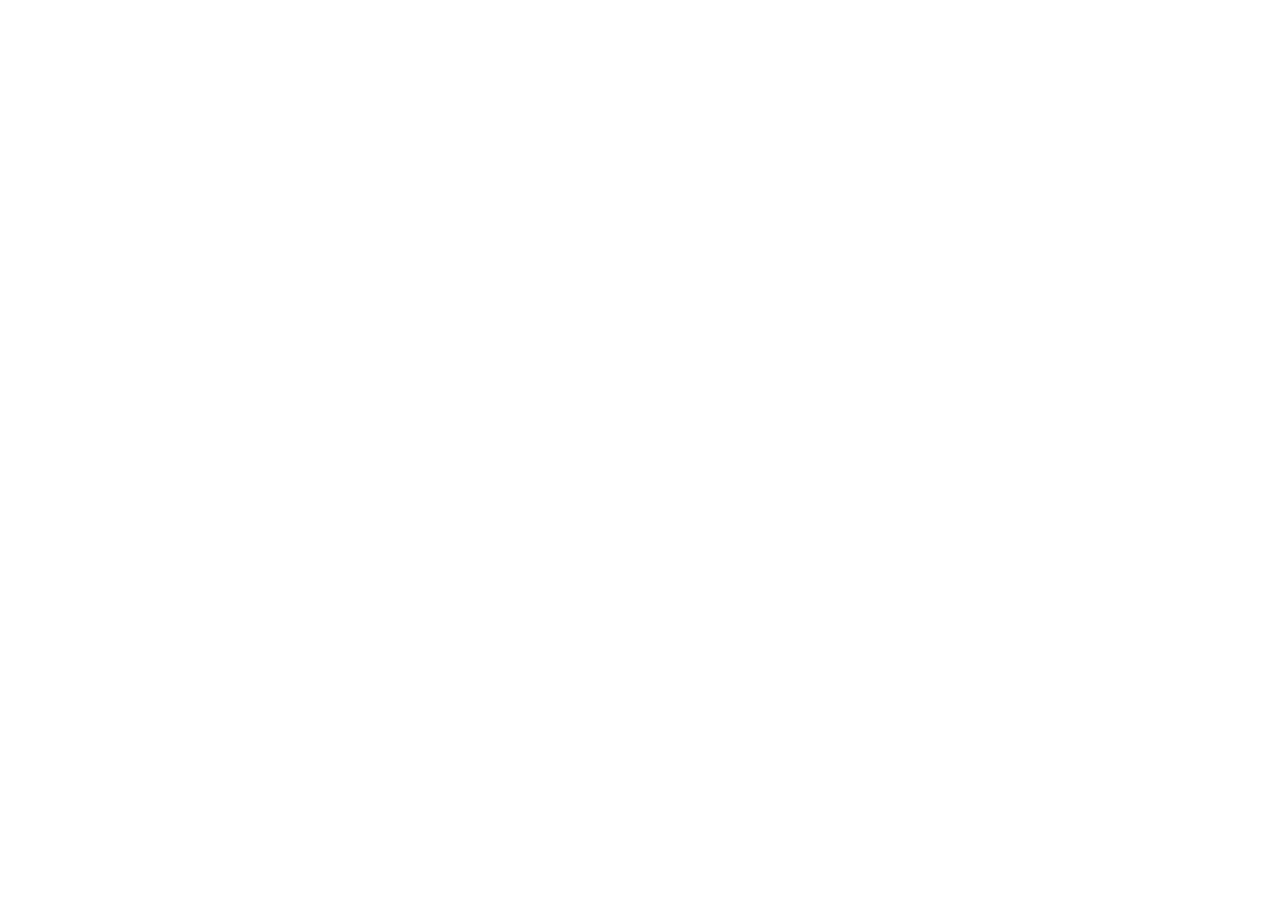
==== src/main/resources/static/survival.html @ 5acffb3a "🦐 游戏大厅项目初始化 - Spring Boot 静态资源服务（8080端口） - 包含：炮弹大战、扑克、扫雷、贪吃蛇、生存模式、俄罗斯方块、皮皮虾消消乐 - 皮皮虾消消乐（mantis-shrim" ====
﻿<!DOCTYPE html>
<html lang="zh-CN">
<head>
    <meta charset="UTF-8">
    <meta name="viewport" content="width=device-width, initial-scale=1.0, maximum-scale=1.0, user-scalable=no">
    <meta name="apple-mobile-web-app-capable" content="yes">
    <title>馃尨 鑽掗噹姹傜敓 - 鎬吔鐗?/title>
    <style>
        * {
            margin: 0;
            padding: 0;
            box-sizing: border-box;
            -webkit-tap-highlight-color: transparent;
        }

        body {
            font-family: -apple-system, BlinkMacSystemFont, 'Microsoft YaHei', sans-serif;
            background: linear-gradient(135deg, #2c5530 0%, #1a3320 100%);
            min-height: 100vh;
            color: #fff;
            overflow-x: hidden;
        }

        .game-container {
            max-width: 600px;
            margin: 0 auto;
            padding: 20px;
        }

        .game-header {
            text-align: center;
            margin-bottom: 25px;
            padding: 20px;
            background: rgba(0, 0, 0, 0.3);
            border-radius: 20px;
            backdrop-filter: blur(10px);
        }

        .game-title {
            font-size: 32px;
            font-weight: bold;
            margin-bottom: 10px;
            background: linear-gradient(45deg, #feca57, #ff9f43);
            -webkit-background-clip: text;
            -webkit-text-fill-color: transparent;
            background-clip: text;
        }

        .day-counter {
            font-size: 18px;
            color: #fff;
            opacity: 0.9;
        }

        /* 鐘舵€侀潰鏉?*/
        .status-panel {
            display: flex;
            gap: 20px;
            margin-bottom: 25px;
            background: rgba(0, 0, 0, 0.3);
            padding: 20px;
            border-radius: 20px;
            backdrop-filter: blur(10px);
            flex-wrap: wrap;
        }

        .character-display {
            flex: 0 0 120px;
            display: flex;
            flex-direction: column;
            align-items: center;
            justify-content: center;
        }

        .character-emoji {
            font-size: 80px;
            margin-bottom: 10px;
        }

        .character-name {
            font-size: 14px;
            opacity: 0.8;
        }

        .status-bars {
            flex: 1;
            display: grid;
            grid-template-columns: repeat(2, 1fr);
            gap: 12px;
        }

        .status-item {
            background: rgba(0, 0, 0, 0.2);
            padding: 10px;
            border-radius: 10px;
        }

        .status-label {
            font-size: 12px;
            opacity: 0.8;
            margin-bottom: 5px;
            display: flex;
            align-items: center;
            gap: 5px;
        }

        .status-bar {
            height: 10px;
            background: rgba(255, 255, 255, 0.1);
            border-radius: 5px;
            overflow: hidden;
        }

        .status-fill {
            height: 100%;
            border-radius: 5px;
            transition: width 0.5s ease;
        }

        .status-fill.health { background: linear-gradient(90deg, #ff6b6b, #ee5a6f); }
        .status-fill.hunger { background: linear-gradient(90deg, #feca57, #ff9f43); }
        .status-fill.thirst { background: linear-gradient(90deg, #54a0ff, #2e86de); }
        .status-fill.energy { background: linear-gradient(90deg, #5f27cd, #341f97); }
        .status-fill.attack { background: linear-gradient(90deg, #ff4757, #ff3838); }
        .status-fill.temperature { background: linear-gradient(90deg, #3498db, #e74c3c); }

        .status-value {
            font-size: 14px;
            font-weight: bold;
            margin-top: 3px;
            text-align: right;
        }

        /* 澶╂皵鏄剧ず */
        .weather-display {
            position: fixed;
            top: 20px;
            right: 20px;
            background: rgba(0, 0, 0, 0.6);
            padding: 15px 25px;
            border-radius: 15px;
            backdrop-filter: blur(10px);
            z-index: 100;
            display: flex;
            align-items: center;
            gap: 10px;
        }

        .weather-icon {
            font-size: 32px;
        }

        .weather-info {
            font-size: 14px;
        }

        .weather-name {
            font-weight: bold;
            margin-bottom: 3px;
        }

        .weather-effect {
            font-size: 11px;
            opacity: 0.8;
        }

        /* 鍦烘櫙鍖哄煙 */
        .scene-area {
            background: rgba(0, 0, 0, 0.3);
            border-radius: 20px;
            padding: 25px;
            margin-bottom: 25px;
            min-height: 200px;
            backdrop-filter: blur(10px);
        }

        .scene-title {
            font-size: 24px;
            font-weight: bold;
            margin-bottom: 15px;
            display: flex;
            align-items: center;
            gap: 10px;
        }

        .scene-description {
            font-size: 15px;
            line-height: 1.8;
            opacity: 0.9;
            margin-bottom: 20px;
        }

        .scene-emoji {
            font-size: 60px;
            text-align: center;
            margin: 20px 0;
        }

        /* 璧勬簮鍒楄〃 */
        .resources-panel {
            background: rgba(0, 0, 0, 0.3);
            border-radius: 15px;
            padding: 20px;
            margin-bottom: 25px;
        }

        .resources-title {
            font-size: 18px;
            font-weight: bold;
            margin-bottom: 15px;
            display: flex;
            align-items: center;
            gap: 8px;
        }

        .resources-grid {
            display: grid;
            grid-template-columns: repeat(auto-fill, minmax(120px, 1fr));
            gap: 12px;
        }

        .resource-item {
            background: rgba(255, 255, 255, 0.1);
            padding: 12px;
            border-radius: 10px;
            text-align: center;
        }

        .resource-icon {
            font-size: 24px;
            margin-bottom: 5px;
        }

        .resource-name {
            font-size: 12px;
            opacity: 0.8;
            margin-bottom: 3px;
        }

        .resource-count {
            font-size: 16px;
            font-weight: bold;
            color: #feca57;
        }

        /* 鎿嶄綔鎸夐挳 */
        .actions-panel {
            display: grid;
            grid-template-columns: repeat(2, 1fr);
            gap: 15px;
            margin-bottom: 25px;
        }

        .action-btn {
            padding: 18px;
            border: none;
            border-radius: 15px;
            font-size: 16px;
            font-weight: bold;
            cursor: pointer;
            transition: all 0.3s ease;
            color: #fff;
            display: flex;
            flex-direction: column;
            align-items: center;
            gap: 8px;
        }

        .action-btn:active {
            transform: scale(0.98);
        }

        .action-btn.explore { background: linear-gradient(135deg, #2c5530, #1a3320); }
        .action-btn.gather { background: linear-gradient(135deg, #feca57, #ff9f43); }
        .action-btn.craft { background: linear-gradient(135deg, #54a0ff, #2e86de); }
        .action-btn.rest { background: linear-gradient(135deg, #5f27cd, #341f97); }
        .action-btn.eat { background: linear-gradient(135deg, #ff6b6b, #ee5a6f); }
        .action-btn.drink { background: linear-gradient(135deg, #54a0ff, #2e86de); }
        .action-btn.fight { background: linear-gradient(135deg, #ff4757, #ff3838); }

        .action-icon {
            font-size: 28px;
        }

        /* 鏃ュ織鍖哄煙 */
        .log-panel {
            background: rgba(0, 0, 0, 0.4);
            border-radius: 15px;
            padding: 15px;
            max-height: 200px;
            overflow-y: auto;
        }

        .log-title {
            font-size: 16px;
            font-weight: bold;
            margin-bottom: 10px;
            opacity: 0.8;
        }

        .log-entry {
            font-size: 13px;
            padding: 8px 0;
            border-bottom: 1px solid rgba(255, 255, 255, 0.1);
            line-height: 1.6;
        }

        .log-entry:last-child {
            border-bottom: none;
        }

        .log-entry.good { color: #5f27cd; }
        .log-entry.bad { color: #ff6b6b; }
        .log-entry.info { color: #fff; }
        .log-entry.fight { color: #ff4757; }

        /* 寮€濮嬬晫闈?*/
        .start-screen {
            position: fixed;
            top: 0;
            left: 0;
            width: 100%;
            height: 100%;
            background: linear-gradient(135deg, #2c5530 0%, #1a3320 100%);
            display: flex;
            flex-direction: column;
            justify-content: center;
            align-items: center;
            z-index: 1000;
            padding: 30px;
        }

        .start-screen.hidden {
            display: none;
        }

        .start-title {
            font-size: 48px;
            font-weight: bold;
            margin-bottom: 20px;
            background: linear-gradient(45deg, #feca57, #ff9f43);
            -webkit-background-clip: text;
            -webkit-text-fill-color: transparent;
            background-clip: text;
        }

        .start-desc {
            font-size: 16px;
            text-align: center;
            opacity: 0.8;
            margin-bottom: 40px;
            line-height: 1.8;
        }

        .start-btn {
            padding: 20px 60px;
            background: linear-gradient(135deg, #feca57, #ff9f43);
            color: #fff;
            border: none;
            border-radius: 30px;
            font-size: 20px;
            font-weight: bold;
            cursor: pointer;
            box-shadow: 0 10px 30px rgba(254, 202, 87, 0.4);
        }

        /* 鎴樻枟鐣岄潰 */
        .fight-screen {
            position: fixed;
            top: 0;
            left: 0;
            width: 100%;
            height: 100%;
            background: linear-gradient(135deg, #2c0a0a 0%, #1a0505 100%);
            display: flex;
            flex-direction: column;
            justify-content: center;
            align-items: center;
            z-index: 1000;
            padding: 30px;
        }

        .fight-screen.hidden {
            display: none;
        }

        .fight-enemy {
            font-size: 80px;
            margin-bottom: 20px;
        }

        .fight-enemy-name {
            font-size: 28px;
            font-weight: bold;
            margin-bottom: 15px;
            color: #ff4757;
        }

        .fight-status {
            width: 100%;
            max-width: 400px;
            margin-bottom: 30px;
        }

        .fight-bar {
            height: 20px;
            background: rgba(255, 255, 255, 0.1);
            border-radius: 10px;
            overflow: hidden;
            margin-bottom: 15px;
        }

        .fight-fill {
            height: 100%;
            transition: width 0.5s ease;
        }

        .fight-fill.player { background: linear-gradient(90deg, #54a0ff, #2e86de); }
        .fight-fill.enemy { background: linear-gradient(90deg, #ff4757, #ff3838); }

        .fight-actions {
            display: grid;
            grid-template-columns: repeat(2, 1fr);
            gap: 15px;
            width: 100%;
            max-width: 400px;
        }

        .fight-btn {
            padding: 20px;
            border: none;
            border-radius: 15px;
            font-size: 18px;
            font-weight: bold;
            cursor: pointer;
            color: #fff;
        }

        .fight-btn.attack { background: linear-gradient(135deg, #ff4757, #ff3838); }
        .fight-btn.defend { background: linear-gradient(135deg, #54a0ff, #2e86de); }
        .fight-btn.special { background: linear-gradient(135deg, #feca57, #ff9f43); }
        .fight-btn.run { background: linear-gradient(135deg, #95a5a6, #7f8c8d); }

        .combat-log {
            width: 100%;
            max-width: 400px;
            margin-top: 20px;
            padding: 15px;
            background: rgba(0, 0, 0, 0.4);
            border-radius: 10px;
            max-height: 150px;
            overflow-y: auto;
        }

        .combat-entry {
            font-size: 14px;
            padding: 5px 0;
            border-bottom: 1px solid rgba(255, 255, 255, 0.1);
        }

        /* 鎻愮ず妗?*/
        .toast {
            position: fixed;
            top: 20px;
            left: 50%;
            transform: translateX(-50%);
            background: rgba(0, 0, 0, 0.8);
            color: #fff;
            padding: 15px 30px;
            border-radius: 25px;
            font-size: 16px;
            z-index: 2000;
            opacity: 0;
            transition: opacity 0.3s ease;
        }

        .toast.show {
            opacity: 1;
        }

        /* 鎶樺彔闈㈡澘 */
        .resources-panel > div:not(.resources-title) {
            transition: max-height 0.3s ease, opacity 0.3s ease;
            max-height: 1000px;
            opacity: 1;
        }

        .resources-panel.collapsed > div:not(.resources-title) {
            max-height: 0;
            opacity: 0;
            overflow: hidden;
        }

        .resources-title:hover {
            opacity: 0.8;
        }
    </style>
</head>
<body>
    <!-- 寮€濮嬬晫闈?-->
    <div class="start-screen" id="startScreen">
        <div class="start-title">馃尨 鑽掗噹姹傜敓</div>
        <div class="start-desc">
            浣犺鍥板湪涓€涓绉樼殑鑽掑矝涓?br>
            杩欓噷涓嶄粎鏈変赴瀵岀殑璧勬簮锛岃繕鏈夊嚩鐚涚殑鎬吔锛?br>
            <br>
            鏀堕泦璧勬簮銆佸埗浣滃伐鍏枫€佸嚮璐ユ€吔<br>
            鍔姏鐢熷瓨涓嬪幓锛?        </div>
        <button class="start-btn" onclick="startGame()">寮€濮嬬敓瀛?/button>
    </div>

    <!-- 鎴樻枟鐣岄潰 -->
    <div class="fight-screen hidden" id="fightScreen">
        <div class="fight-enemy" id="fightEnemyEmoji">馃惡</div>
        <div class="fight-enemy-name" id="fightEnemyName">閲庣嫾</div>
        
        <div class="fight-status">
            <div style="display: flex; justify-content: space-between; margin-bottom: 5px;">
                <span>馃挭 浣?/span>
                <span id="playerFightHp">100/100</span>
            </div>
            <div class="fight-bar">
                <div class="fight-fill player" id="playerFightBar" style="width: 100%;"></div>
            </div>
            
            <div style="display: flex; justify-content: space-between; margin-bottom: 5px;">
                <span id="enemyFightName">閲庣嫾</span>
                <span id="enemyFightHp">50/50</span>
            </div>
            <div class="fight-bar">
                <div class="fight-fill enemy" id="enemyFightBar" style="width: 100%;"></div>
            </div>
        </div>

        <div class="fight-actions">
            <button class="fight-btn attack" onclick="fightAttack()">鈿旓笍 鏀诲嚮</button>
            <button class="fight-btn defend" onclick="fightDefend()">馃洝锔?闃插尽</button>
            <button class="fight-btn special" onclick="fightSpecial()">鉁?鐗规畩</button>
            <button class="fight-btn run" onclick="fightRun()">馃弮 閫冭窇</button>
        </div>

        <div class="combat-log" id="combatLog"></div>
    </div>

    <!-- 娓告垙涓荤晫闈?-->
    <div class="game-container hidden" id="gameContainer">
        <!-- 澶╂皵鏄剧ず -->
        <div class="weather-display" id="weatherDisplay">
            <div class="weather-icon" id="weatherIcon">鈽€锔?/div>
            <div class="weather-info">
                <div class="weather-name" id="weatherName">鏅村ぉ</div>
                <div class="weather-effect" id="weatherEffect">鏃犵壒娈婂奖鍝?/div>
            </div>
        </div>
    
        <div class="game-header">
            <div class="game-title">馃尨 鑽掗噹姹傜敓</div>
            <div class="day-counter">绗?<span id="dayCount">1</span> 澶?| <span id="timeDisplay">鐧藉ぉ</span></div>
        </div>

        <!-- 鐘舵€侀潰鏉?-->
        <div class="status-panel">
            <!-- 宸︿晶灏忎汉 -->
            <div class="character-display">
                <div class="character-emoji" id="characterEmoji">馃</div>
                <div class="character-name">骞稿瓨鑰?/div>
            </div>
            
            <!-- 鍙充晶灞炴€ф潯 -->
            <div class="status-bars">
                <div class="status-item">
                    <div class="status-label">鉂わ笍 鍋ュ悍</div>
                    <div class="status-bar">
                        <div class="status-fill health" id="healthBar" style="width: 100%;"></div>
                    </div>
                    <div class="status-value"><span id="healthValue">100</span>/100</div>
                </div>

                <div class="status-item">
                    <div class="status-label">馃崠 楗ラタ</div>
                    <div class="status-bar">
                        <div class="status-fill hunger" id="hungerBar" style="width: 100%;"></div>
                    </div>
                    <div class="status-value"><span id="hungerValue">100</span>/100</div>
                </div>

                <div class="status-item">
                    <div class="status-label">馃挧 鍙ｆ复</div>
                    <div class="status-bar">
                        <div class="status-fill thirst" id="thirstBar" style="width: 100%;"></div>
                    </div>
                    <div class="status-value"><span id="thirstValue">100</span>/100</div>
                </div>

                <div class="status-item">
                    <div class="status-label">鈿?浣撳姏</div>
                    <div class="status-bar">
                        <div class="status-fill energy" id="energyBar" style="width: 100%;"></div>
                    </div>
                    <div class="status-value"><span id="energyValue">100</span>/100</div>
                </div>

                <div class="status-item" style="grid-column: span 2;">
                    <div class="status-label">鈿旓笍 鏀诲嚮鍔?/div>
                    <div class="status-bar">
                        <div class="status-fill attack" id="attackBar" style="width: 20%;"></div>
                    </div>
                    <div class="status-value"><span id="attackValue">10</span> <span style="font-size: 11px; opacity: 0.7;">(鍩虹 10)</span></div>
                </div>

                <div class="status-item" style="grid-column: span 2;">
                    <div class="status-label">馃尅锔?浣撴俯</div>
                    <div class="status-bar">
                        <div class="status-fill temperature" id="tempBar" style="width: 50%;"></div>
                    </div>
                    <div class="status-value"><span id="tempValue">37</span>掳C <span id="tempStatus" style="font-size: 11px; opacity: 0.7;">(姝ｅ父)</span></div>
                </div>
            </div>
        </div>

        <!-- 鍦烘櫙鍖哄煙 -->
        <div class="scene-area">
            <div class="scene-title">
                <span id="sceneEmoji">馃彇锔?/span>
                <span id="sceneName">娴锋哗</span>
            </div>
            <div class="scene-description" id="sceneDesc">
                浣犻啋鏉ユ椂鍙戠幇鑷繁韬哄湪涓€鐗囬檶鐢熺殑娴锋哗涓婏紝娴锋氮杞绘媿鐫€宀歌竟锛岃繙澶勬槸鑼傚瘑鐨勪笡鏋?..
            </div>
            <div class="scene-emoji" id="sceneImage">馃彇锔?/div>
            
            <!-- 鍦板浘閫夋嫨 -->
            <div style="margin-top: 20px; padding-top: 20px; border-top: 1px solid rgba(255,255,255,0.1);">
                <div style="font-size: 14px; font-weight: bold; margin-bottom: 10px; opacity: 0.8;">馃椇锔?閫夋嫨鍓嶅線鐨勫湴鐐癸細</div>
                <div style="display: grid; grid-template-columns: repeat(2, 1fr); gap: 10px;">
                    <button onclick="travelTo('beach')" style="padding: 10px; background: rgba(254, 202, 87, 0.2); border: 1px solid #feca57; border-radius: 8px; color: #fff; cursor: pointer; font-size: 13px;">
                        馃彇锔?娴锋哗
                    </button>
                    <button onclick="travelTo('forest')" style="padding: 10px; background: rgba(46, 204, 113, 0.2); border: 1px solid #2ecc71; border-radius: 8px; color: #fff; cursor: pointer; font-size: 13px;">
                        馃尣 涓涙灄
                    </button>
                    <button onclick="travelTo('mountain')" style="padding: 10px; background: rgba(149, 165, 166, 0.2); border: 1px solid #95a5a6; border-radius: 8px; color: #fff; cursor: pointer; font-size: 13px;">
                        鉀帮笍 灞辨礊
                    </button>
                    <button onclick="travelTo('river')" style="padding: 10px; background: rgba(52, 152, 219, 0.2); border: 1px solid #3498db; border-radius: 8px; color: #fff; cursor: pointer; font-size: 13px;">
                        馃彏锔?娌宠竟
                    </button>
                    <button onclick="travelTo('mine')" style="padding: 10px; background: rgba(241, 196, 15, 0.2); border: 1px solid #f1c40f; border-radius: 8px; color: #fff; cursor: pointer; font-size: 13px; grid-column: span 2;">
                        鉀忥笍 鐭垮満
                    </button>
                </div>
            </div>
        </div>

        <!-- 璧勬簮闈㈡澘 -->
        <div class="resources-panel">
            <div class="resources-title" style="cursor: pointer;" onclick="togglePanel('backpackPanel')">
                馃帓 鑳屽寘 <span id="backpackIcon" style="float: right;">鈻?/span>
            </div>
            <div id="backpackPanel">
            
            <!-- 椋熺墿鍜屾按 -->
            <div style="margin-bottom: 20px;">
                <div class="resources-title" style="font-size: 16px; margin-bottom: 10px;">馃崠 椋熺墿涓庢按</div>
                <div class="resources-grid">
                    <div class="resource-item">
                        <div class="resource-icon">馃崠</div>
                        <div class="resource-name">椋熺墿</div>
                        <div class="resource-count" id="foodCount">0</div>
                    </div>
                    <div class="resource-item">
                        <div class="resource-icon">馃挧</div>
                        <div class="resource-name">姘?/div>
                        <div class="resource-count" id="waterCount">0</div>
                    </div>
                    <div class="resource-item">
                        <div class="resource-icon">馃尶</div>
                        <div class="resource-name">鑽夎嵂</div>
                        <div class="resource-count" id="herbCount">0</div>
                    </div>
                </div>
            </div>
            
            <!-- 鏉愭枡 -->
            <div style="margin-bottom: 20px;">
                <div class="resources-title" style="font-size: 16px; margin-bottom: 10px;">馃 鏉愭枡</div>
                <div class="resources-grid">
                    <div class="resource-item">
                        <div class="resource-icon">馃</div>
                        <div class="resource-name">鏈ㄦ潗</div>
                        <div class="resource-count" id="woodCount">0</div>
                    </div>
                    <div class="resource-item">
                        <div class="resource-icon">馃</div>
                        <div class="resource-name">鐭冲ご</div>
                        <div class="resource-count" id="stoneCount">0</div>
                    </div>
                    <div class="resource-item">
                        <div class="resource-icon">馃尵</div>
                        <div class="resource-name">绾ょ淮</div>
                        <div class="resource-count" id="fiberCount">0</div>
                    </div>
                </div>
            </div>
            
            <!-- 姝﹀櫒鍜岃澶?-->
            <div style="margin-bottom: 20px;">
                <div class="resources-title" style="font-size: 16px; margin-bottom: 10px;">鈿旓笍 姝﹀櫒涓庤澶?/div>
                <div class="resources-grid">
                    <div class="resource-item">
                        <div class="resource-icon">馃棥锔?/div>
                        <div class="resource-name">姝﹀櫒</div>
                        <div class="resource-count" id="weaponCount">0</div>
                    </div>
                    <div class="resource-item">
                        <div class="resource-icon">馃洝锔?/div>
                        <div class="resource-name">闃插叿</div>
                        <div class="resource-count" id="armorCount">0</div>
                    </div>
                    <div class="resource-item">
                        <div class="resource-icon">馃拪</div>
                        <div class="resource-name">鑽搧</div>
                        <div class="resource-count" id="medicineCount">0</div>
                    </div>
                </div>
            </div>
            
            <!-- 鐭跨煶鍜岄噾甯?-->
            <div>
                <div class="resources-title" style="font-size: 16px; margin-bottom: 10px;">馃挵 鐭跨煶涓庨噾甯?/div>
                <div class="resources-grid">
                    <div class="resource-item">
                        <div class="resource-icon">馃獧</div>
                        <div class="resource-name">閲戝竵</div>
                        <div class="resource-count" id="goldCount" style="color: #f1c40f;">0</div>
                    </div>
                    <div class="resource-item">
                        <div class="resource-icon">馃</div>
                        <div class="resource-name">閲戠熆</div>
                        <div class="resource-count" id="goldOreCount">0</div>
                    </div>
                    <div class="resource-item">
                        <div class="resource-icon">馃</div>
                        <div class="resource-name">閾剁熆</div>
                        <div class="resource-count" id="silverOreCount">0</div>
                    </div>
                    <div class="resource-item">
                        <div class="resource-icon">馃</div>
                        <div class="resource-name">閾滅熆</div>
                        <div class="resource-count" id="copperOreCount">0</div>
                    </div>
                    <div class="resource-item">
                        <div class="resource-icon">鈿欙笍</div>
                        <div class="resource-name">閾佺熆</div>
                        <div class="resource-count" id="ironOreCount">0</div>
                    </div>
                </div>
            </div>
            
            </div>
        </div>

        <!-- 鍒朵綔娓呭崟 -->
        <div class="resources-panel">
            <div class="resources-title" style="cursor: pointer;" onclick="togglePanel('craftPanel')">
                馃搵 鍒朵綔娓呭崟 <span id="craftIcon" style="float: right;">鈻?/span>
            </div>
            <div id="craftPanel">
            <div style="font-size: 13px; line-height: 2;">
                <div style="padding: 8px; background: rgba(255, 255, 255, 0.05); border-radius: 8px; margin-bottom: 8px;">
                    <strong>馃棥锔?鐭虫枾锛堟鍣級</strong><br>
                    <span style="opacity: 0.7;">闇€瑕侊細</span>馃 3 鏈ㄦ潗 + 馃 2 鐭冲ご<br>
                    <span style="opacity: 0.7;">鏁堟灉锛?/span>鈿旓笍 鏀诲嚮鍔?+5
                </div>
                <div style="padding: 8px; background: rgba(255, 255, 255, 0.05); border-radius: 8px; margin-bottom: 8px;">
                    <strong>馃洝锔?绠€鏄撻槻鍏?/strong><br>
                    <span style="opacity: 0.7;">闇€瑕侊細</span>馃尵 5 绾ょ淮 + 馃尶 2 鑽夎嵂<br>
                    <span style="opacity: 0.7;">鏁堟灉锛?/span>鉂わ笍 鐢熷懡鍊?+20
                </div>
                <div style="padding: 8px; background: rgba(255, 255, 255, 0.05); border-radius: 8px; margin-bottom: 8px;">
                    <strong>馃拪 鑽搧</strong><br>
                    <span style="opacity: 0.7;">闇€瑕侊細</span>馃尶 3 鑽夎嵂<br>
                    <span style="opacity: 0.7;">鏁堟灉锛?/span>浣跨敤鍚庡彲鎭㈠ 鉂わ笍 30 鐢熷懡鍊?                </div>
                <div style="padding: 8px; background: rgba(255, 255, 255, 0.05); border-radius: 8px;">
                    <strong>馃敟 绡濈伀锛堜紤鎭椂鑷姩锛?/strong><br>
                    <span style="opacity: 0.7;">闇€瑕侊細</span>馃 2 鏈ㄦ潗 + 馃尵 2 绾ょ淮<br>
                    <span style="opacity: 0.7;">鏁堟灉锛?/span>鈿?浣撳姏 +50锛屸潳锔?鐢熷懡鍊?+10
                </div>
            </div>
            </div>
        </div>

        <!-- 鍟嗗簵 -->
        <div class="resources-panel">
            <div class="resources-title" style="cursor: pointer;" onclick="togglePanel('shopPanel')">
                馃彧 鍟嗗簵 <span id="shopIcon" style="float: right;">鈻?/span>
            </div>
            <div id="shopPanel">
            
            <!-- 鍑哄敭鐭跨煶 -->
            <div style="margin-bottom: 15px;">
                <div style="font-size: 14px; font-weight: bold; margin-bottom: 8px;">馃挵 鍑哄敭鐭跨煶</div>
                <div style="display: grid; grid-template-columns: repeat(2, 1fr); gap: 8px;">
                    <button onclick="sellOre('goldOre')" style="padding: 8px; background: rgba(241,196,15,0.2); border: 1px solid #f1c40f; border-radius: 6px; color: #fff; cursor: pointer; font-size: 12px;">
                        馃 鍗栭噾鐭?(+100馃挵)
                    </button>
                    <button onclick="sellOre('silverOre')" style="padding: 8px; background: rgba(192,192,192,0.2); border: 1px solid #bdc3c7; border-radius: 6px; color: #fff; cursor: pointer; font-size: 12px;">
                        馃 鍗栭摱鐭?(+50馃挵)
                    </button>
                    <button onclick="sellOre('copperOre')" style="padding: 8px; background: rgba(205,127,50,0.2); border: 1px solid #cd7f32; border-radius: 6px; color: #fff; cursor: pointer; font-size: 12px;">
                        馃 鍗栭摐鐭?(+15馃挵)
                    </button>
                    <button onclick="sellOre('ironOre')" style="padding: 8px; background: rgba(149,165,166,0.2); border: 1px solid #95a5a6; border-radius: 6px; color: #fff; cursor: pointer; font-size: 12px;">
                        鈿欙笍 鍗栭搧鐭?(+10馃挵)
                    </button>
                    <button onclick="sellOre('stone')">🪨 卖石头 (+1💰)</button>
                </div>
            </div>
            
            <!-- 璐拱瑁呭 -->
            <div>
                <div style="font-size: 14px; font-weight: bold; margin-bottom: 8px;">馃洅 璐拱瑁呭</div>
                <div style="display: grid; grid-template-columns: repeat(2, 1fr); gap: 8px;">
                    <button onclick="buyItem('sword')" style="padding: 8px; background: rgba(231,76,60,0.2); border: 1px solid #e74c3c; border-radius: 6px; color: #fff; cursor: pointer; font-size: 12px;">
                        馃棥锔?閾佸墤 (200馃挵)<br><span style="font-size:10px;opacity:0.7;">鏀诲嚮+10</span>
                    </button>
                    <button onclick="buyItem('gun')" style="padding: 8px; background: rgba(52,73,94,0.2); border: 1px solid #34495e; border-radius: 6px; color: #fff; cursor: pointer; font-size: 12px;">
                        馃敨 鐏灙 (500馃挵)<br><span style="font-size:10px;opacity:0.7;">鏀诲嚮+20</span>
                    </button>
                    <button onclick="buyItem('shield')" style="padding: 8px; background: rgba(52,152,219,0.2); border: 1px solid #3498db; border-radius: 6px; color: #fff; cursor: pointer; font-size: 12px;">
                        馃洝锔?閾佺浘 (150馃挵)<br><span style="font-size:10px;opacity:0.7;">鐢熷懡+30</span>
                    </button>
                    <button onclick="buyItem('shirt')" style="padding: 8px; background: rgba(155,89,182,0.2); border: 1px solid #9b59b6; border-radius: 6px; color: #fff; cursor: pointer; font-size: 12px;">
                        馃憰 鐨敳 (100馃挵)<br><span style="font-size:10px;opacity:0.7;">闃插尽+5</span>
                    </button>
                    <button onclick="buyItem('pants')" style="padding: 8px; background: rgba(46,204,113,0.2); border: 1px solid #2ecc71; border-radius: 6px; color: #fff; cursor: pointer; font-size: 12px;">
                        馃憱 鐨￥ (80馃挵)<br><span style="font-size:10px;opacity:0.7;">浣撳姏+20</span>
                    </button>
                    <button onclick="buyItem('potion')" style="padding: 8px; background: rgba(231,76,60,0.2); border: 1px solid #e74c3c; border-radius: 6px; color: #fff; cursor: pointer; font-size: 12px;">
                        馃И 寮烘晥鑽?(120馃挵)<br><span style="font-size:10px;opacity:0.7;">鐢熷懡+50</span>
                    </button>
                </div>
            </div>
            
            </div>
        </div>

        <!-- 鎿嶄綔鎸夐挳 -->
        <div class="actions-panel" style="grid-template-columns: repeat(4, 1fr);">
            <!-- 楗涓庢仮澶?-->
            <div style="grid-column: span 4; margin-bottom: 10px;">
                <div style="font-size: 14px; font-weight: bold; margin-bottom: 8px; opacity: 0.8;">馃崠 楗涓庢仮澶?/div>
                <div style="display: grid; grid-template-columns: repeat(4, 1fr); gap: 10px;">
                    <button class="action-btn eat" onclick="eat()" style="padding: 12px;">
                        <span class="action-icon" style="font-size: 24px;">馃崠</span>
                        <span style="font-size: 14px;">鍚冧笢瑗?/span>
                    </button>
                    <button class="action-btn drink" onclick="drink()" style="padding: 12px;">
                        <span class="action-icon" style="font-size: 24px;">馃挧</span>
                        <span style="font-size: 14px;">鍠濇按</span>
                    </button>
                    <button class="action-btn" style="padding: 12px; background: linear-gradient(135deg, #51cf66, #37b24d);" onclick="useMedicine()">
                        <span class="action-icon" style="font-size: 24px;">馃拪</span>
                        <span style="font-size: 14px;">鍚冭嵂</span>
                    </button>
                    <button class="action-btn rest" onclick="rest()" style="padding: 12px;">
                        <span class="action-icon" style="font-size: 24px;">馃槾</span>
                        <span style="font-size: 14px;">浼戞伅</span>
                    </button>
                </div>
            </div>
            
            <!-- 鎺㈢储涓庨噰闆?-->
            <div style="grid-column: span 4; margin-bottom: 10px;">
                <div style="font-size: 14px; font-weight: bold; margin-bottom: 8px; opacity: 0.8;">馃攳 鎺㈢储涓庨噰闆?/div>
                <div style="display: grid; grid-template-columns: repeat(3, 1fr); gap: 10px;">
                    <button class="action-btn explore" onclick="explore()" style="padding: 12px;">
                        <span class="action-icon" style="font-size: 24px;">馃攳</span>
                        <span style="font-size: 13px;">鎺㈢储</span>
                    </button>
                    <button class="action-btn" style="padding: 12px; background: linear-gradient(135deg, #2ecc71, #27ae60);" onclick="showGatherOptions()">
                        <span class="action-icon" style="font-size: 24px;">馃獡</span>
                        <span style="font-size: 13px;">閲囬泦</span>
                    </button>
                </div>
                
                <!-- 閲囬泦閫夐」闈㈡澘 -->
                <div id="gatherOptions" style="display: none; margin-top: 10px; padding: 10px; background: rgba(0,0,0,0.2); border-radius: 8px;">
                    <div style="font-size: 12px; margin-bottom: 8px; opacity: 0.7;">閫夋嫨閲囬泦绫诲瀷锛?/div>
                    <div style="display: grid; grid-template-columns: repeat(3, 1fr); gap: 8px;">
                        <button onclick="gather('food')" style="padding: 8px; background: rgba(254, 202, 87, 0.2); border: 1px solid #feca57; border-radius: 6px; color: #fff; cursor: pointer; font-size: 12px;">
                            馃崠 椋熺墿
                        </button>
                        <button onclick="gather('water')" style="padding: 8px; background: rgba(52, 152, 219, 0.2); border: 1px solid #3498db; border-radius: 6px; color: #fff; cursor: pointer; font-size: 12px;">
                            馃挧 姘?                        </button>
                        <button onclick="gather('wood')" style="padding: 8px; background: rgba(139, 69, 19, 0.2); border: 1px solid #8b4513; border-radius: 6px; color: #fff; cursor: pointer; font-size: 12px;">
                            馃 鏈ㄦ潗
                        </button>
                        <button onclick="gather('stone')" style="padding: 8px; background: rgba(149, 165, 166, 0.2); border: 1px solid #95a5a6; border-radius: 6px; color: #fff; cursor: pointer; font-size: 12px;">
                            馃 鐭冲ご
                        </button>
                        <button onclick="gather('herb')" style="padding: 8px; background: rgba(46, 204, 113, 0.2); border: 1px solid #2ecc71; border-radius: 6px; color: #fff; cursor: pointer; font-size: 12px;">
                            馃尶 鑽夎嵂
                        </button>
                        <button onclick="gather('fiber')" style="padding: 8px; background: rgba(241, 196, 15, 0.2); border: 1px solid #f1c40f; border-radius: 6px; color: #fff; cursor: pointer; font-size: 12px;">
                            馃尵 绾ょ淮
                        </button>
                        <button onclick="gather('goldOre')" style="padding: 8px; background: rgba(241, 196, 15, 0.3); border: 1px solid #f1c40f; border-radius: 6px; color: #fff; cursor: pointer; font-size: 12px;">
                            馃 閲戠熆
                        </button>
                        <button onclick="gather('silverOre')" style="padding: 8px; background: rgba(192, 192, 192, 0.3); border: 1px solid #bdc3c7; border-radius: 6px; color: #fff; cursor: pointer; font-size: 12px;">
                            馃 閾剁熆
                        </button>
                        <button onclick="gather('copperOre')" style="padding: 8px; background: rgba(205, 127, 50, 0.3); border: 1px solid #cd7f32; border-radius: 6px; color: #fff; cursor: pointer; font-size: 12px;">
                            馃 閾滅熆
                        </button>
                        <button onclick="gather('ironOre')" style="padding: 8px; background: rgba(149, 165, 166, 0.3); border: 1px solid #95a5a6; border-radius: 6px; color: #fff; cursor: pointer; font-size: 12px;">
                            鈿欙笍 閾佺熆
                        </button>
                    </div>
                </div>
            </div>
            
            <!-- 鍒朵綔 -->
            <div style="grid-column: span 4;">
                <div style="font-size: 14px; font-weight: bold; margin-bottom: 8px; opacity: 0.8;">馃敤 鍒朵綔</div>
                <div style="display: grid; grid-template-columns: repeat(3, 1fr); gap: 10px;">
                    <button class="action-btn craft" onclick="craftWeapon()" style="padding: 12px;">
                        <span class="action-icon" style="font-size: 24px;">馃棥锔?/span>
                        <span style="font-size: 13px;">姝﹀櫒</span>
                    </button>
                    <button class="action-btn craft" onclick="craftArmor()" style="padding: 12px;">
                        <span class="action-icon" style="font-size: 24px;">馃洝锔?/span>
                        <span style="font-size: 13px;">闃插叿</span>
                    </button>
                    <button class="action-btn craft" onclick="craftMedicine()" style="padding: 12px;">
                        <span class="action-icon" style="font-size: 24px;">馃拪</span>
                        <span style="font-size: 13px;">鑽搧</span>
                    </button>
                </div>
            </div>
        </div>

        <!-- 鏃ュ織闈㈡澘 -->
        <div class="log-panel">
            <div class="log-title">馃摐 鐢熷瓨鏃ュ織</div>
            <div id="logContent"></div>
        </div>
    </div>

    <!-- 鎻愮ず妗?-->
    <div class="toast" id="toast"></div>

    <script>
        // 澶╂皵绯荤粺
        const WEATHER = {
            sunny: { name: '鏅村ぉ', icon: '鈽€锔?, effect: '鏃犵壒娈婂奖鍝?, tempMod: 0, monsterMod: 1 },
            cloudy: { name: '澶氫簯', icon: '鈽侊笍', effect: '娓╁害鐣ラ檷', tempMod: -2, monsterMod: 1 },
            rainy: { name: '闆ㄥぉ', icon: '馃導锔?, effect: '鍙ｆ复鍑忕紦锛岀伀鐏炬鐜囬檷浣?, tempMod: -5, monsterMod: 0.8 },
            stormy: { name: '鏆撮洦', icon: '鉀堬笍', effect: '鎺㈢储鍗遍櫓澧炲姞', tempMod: -8, monsterMod: 1.2 },
            foggy: { name: '澶ч浘', icon: '馃尗锔?, effect: '閬囧埌鎬墿姒傜巼澧炲姞', tempMod: 0, monsterMod: 1.5 },
            snowy: { name: '闆ぉ', icon: '鉂勶笍', effect: '鎸佺画鎺夎锛屼綋娓╀笅闄?, tempMod: -15, monsterMod: 0.5 }
        };

        // 娓告垙鐘舵€?        let gameState = {
            day: 1,
            time: '鐧藉ぉ',
            health: 100,
            hunger: 100,
            thirst: 100,
            energy: 100,
            attack: 10,
            baseAttack: 10,
            temperature: 37,
            scene: 'beach',
            weather: 'sunny',
            weatherDuration: 3,
            resources: {
                food: 0,
                water: 0,
                wood: 0,
                stone: 0,
                herb: 0,
                fiber: 0,
                weapon: 0,
                armor: 0,
                medicine: 0,
                goldOre: 0,
                silverOre: 0,
                copperOre: 0,
                ironOre: 0,
                gold: 0
            },
            inFight: false,
            currentEnemy: null
        };

        // 鎬吔鏁版嵁搴?        const MONSTERS = [
            { name: '閲庣嫾', emoji: '馃惡', hp: 50, attack: 15, exp: 20 },
            { name: '姣掕泧', emoji: '馃悕', hp: 30, attack: 20, exp: 15 },
            { name: '閲庣尓', emoji: '馃悧', hp: 70, attack: 12, exp: 25 },
            { name: '宸ㄧ唺', emoji: '馃惢', hp: 100, attack: 25, exp: 50 },
            { name: '鐚涜檸', emoji: '馃惎', hp: 80, attack: 30, exp: 40 },
            { name: '姣掕湗铔?, emoji: '馃暦锔?, hp: 25, attack: 18, exp: 12 },
            { name: '槌勯奔', emoji: '馃悐', hp: 90, attack: 22, exp: 35 },
            { name: '楣?, emoji: '馃', hp: 40, attack: 16, exp: 18 }
        ];

        // 鍦烘櫙鏁版嵁
        const SCENES = {
            beach: {
                name: '娴锋哗',
                emoji: '馃彇锔?,
                description: '浣犻啋鏉ユ椂鍙戠幇鑷繁韬哄湪涓€鐗囬檶鐢熺殑娴锋哗涓婏紝娴锋氮杞绘媿鐫€宀歌竟锛岃繙澶勬槸鑼傚瘑鐨勪笡鏋?..',
                resources: ['food', 'water', 'fiber'],
                monsters: ['姣掕泧', '槌勯奔']
            },
            forest: {
                name: '涓涙灄',
                emoji: '馃尣',
                description: '鑼傚瘑鐨勭儹甯︿笡鏋楋紝闃冲厜閫忚繃鏍戝彾娲掍笅鏂戦┏鐨勫厜褰憋紝鍥涘懆浼犳潵涓嶇煡鍚嶇殑楦熷彨澹般€?,
                resources: ['wood', 'herb', 'food', 'fiber'],
                monsters: ['閲庣嫾', '姣掕泧', '鐚涜檸']
            },
            mountain: {
                name: '灞辨礊',
                emoji: '鉀帮笍',
                description: '涓€涓殣钄界殑灞辨礊锛岄噷闈㈠噳鐖藉疁浜猴紝娲炲涓婇棯鐑佺潃濂囧紓鐨勬櫠浣撳厜鑺掋€?,
                resources: ['stone', 'herb', 'fiber'],
                monsters: ['閲庣嫾', '宸ㄧ唺', '姣掕湗铔?]
            },
            river: {
                name: '娌宠竟',
                emoji: '馃彏锔?,
                description: '娓呮緢鐨勬渤姘寸紦缂撴祦娣岋紝宀歌竟鐢熼暱鐫€鑼傜洓鐨勬鐗╋紝鍋跺皵鑳界湅鍒伴奔鍎胯穬鍑烘按闈€?,
                resources: ['water', 'food', 'wood', 'fiber'],
                monsters: ['槌勯奔', '閲庣尓']
            },
            mine: {
                name: '鐭垮満',
                emoji: '鉀忥笍',
                description: '涓€搴у簾寮冪殑鐭垮満锛岀熆娲炴繁澶勯棯鐑佺潃閲戝睘鐨勫厜鑺掞紝杩欓噷鍙互寮€閲囧悇绉嶇熆鐭炽€?,
                resources: [
                    { type: 'stone', chance: 0.60, amount: [2, 5] },
                    { type: 'ironOre', chance: 0.25, amount: [1, 3] },
                    { type: 'copperOre', chance: 0.15, amount: [1, 2] },
                    { type: 'silverOre', chance: 0.07, amount: [1, 2] },
                    { type: 'goldOre', chance: 0.03, amount: [1, 2] }
                ],
                monsters: ['宸ㄧ唺', '姣掕湗铔?, '閲庣嫾']
            }
        };

        // 寮€濮嬫父鎴?        function startGame() {
            document.getElementById('startScreen').classList.add('hidden');
            document.getElementById('gameContainer').classList.remove('hidden');
            addLog('浣犲紑濮嬩簡鑽掑矝姹傜敓涔嬫梾锛?, 'info');
            refreshWeather(); // 鍒濆澶╂皵
            updateUI();
        }

        // 鏇存柊 UI
        function updateUI() {
            document.getElementById('dayCount').textContent = gameState.day;
            document.getElementById('timeDisplay').textContent = gameState.time;
            document.getElementById('healthBar').style.width = gameState.health + '%';
            document.getElementById('healthValue').textContent = gameState.health;
            document.getElementById('hungerBar').style.width = gameState.hunger + '%';
            document.getElementById('hungerValue').textContent = gameState.hunger;
            document.getElementById('thirstBar').style.width = gameState.thirst + '%';
            document.getElementById('thirstValue').textContent = gameState.thirst;
            document.getElementById('energyBar').style.width = gameState.energy + '%';
            document.getElementById('energyValue').textContent = gameState.energy;
            
            const attackPercent = Math.min(100, (gameState.attack / 50) * 100);
            document.getElementById('attackBar').style.width = attackPercent + '%';
            document.getElementById('attackValue').textContent = gameState.attack;

            // 鏇存柊浣撴俯
            const tempPercent = Math.min(100, Math.max(0, ((gameState.temperature - 30) / 10) * 100));
            document.getElementById('tempBar').style.width = tempPercent + '%';
            document.getElementById('tempValue').textContent = gameState.temperature.toFixed(1);
            
            let tempStatus = '姝ｅ父';
            if (gameState.temperature > 39) tempStatus = '鍙戠儳锛?;
            else if (gameState.temperature > 37.5) tempStatus = '鍋忕儹';
            else if (gameState.temperature < 35) tempStatus = '杩囧喎锛?;
            else if (gameState.temperature < 36) tempStatus = '鍋忓噳';
            document.getElementById('tempStatus').textContent = `(${tempStatus})`;

            const scene = SCENES[gameState.scene];
            document.getElementById('sceneEmoji').textContent = scene.emoji;
            document.getElementById('sceneName').textContent = scene.name;
            document.getElementById('sceneDesc').textContent = scene.description;
            document.getElementById('sceneImage').textContent = scene.emoji;

            document.getElementById('foodCount').textContent = gameState.resources.food;
            document.getElementById('waterCount').textContent = gameState.resources.water;
            document.getElementById('woodCount').textContent = gameState.resources.wood;
            document.getElementById('stoneCount').textContent = gameState.resources.stone;
            document.getElementById('herbCount').textContent = gameState.resources.herb;
            document.getElementById('fiberCount').textContent = gameState.resources.fiber;
            document.getElementById('weaponCount').textContent = gameState.resources.weapon;
            document.getElementById('armorCount').textContent = gameState.resources.armor;
            document.getElementById('medicineCount').textContent = gameState.resources.medicine;
            document.getElementById('goldCount').textContent = gameState.resources.gold;
            document.getElementById('goldOreCount').textContent = gameState.resources.goldOre;
            document.getElementById('silverOreCount').textContent = gameState.resources.silverOre;
            document.getElementById('copperOreCount').textContent = gameState.resources.copperOre;
            document.getElementById('ironOreCount').textContent = gameState.resources.ironOre;
            
            // 鏇存柊澶╂皵鏄剧ず
            const weather = WEATHER[gameState.weather];
            document.getElementById('weatherIcon').textContent = weather.icon;
            document.getElementById('weatherName').textContent = weather.name;
            document.getElementById('weatherEffect').textContent = weather.effect;
            
            // 鏍规嵁鐘舵€佹洿鏂板皬浜鸿〃鎯?            updateCharacterEmoji();
        }

        // 鍒锋柊澶╂皵
        function refreshWeather() {
            const weatherKeys = Object.keys(WEATHER);
            const newWeather = weatherKeys[Math.floor(Math.random() * weatherKeys.length)];
            gameState.weather = newWeather;
            gameState.weatherDuration = Math.floor(Math.random() * 3) + 2; // 2-4 澶?            addLog(`澶╂皵鍙樹负${WEATHER[newWeather].name}锛?{WEATHER[newWeather].effect}`, 'info');
        }

        // 妫€鏌ユ俯搴︾姸鎬?        function checkTemperature() {
            const weather = WEATHER[gameState.weather];
            
            // 澶╂皵褰卞搷浣撴俯
            gameState.temperature += weather.tempMod * 0.1;
            
            // 鏃堕棿褰卞搷浣撴俯锛堝鏅氭洿鍐凤級
            if (gameState.time === '澶滄櫄') {
                gameState.temperature -= 0.2;
            }
            
            // 浣撴俯寮傚父褰卞搷鐢熷懡
            if (gameState.temperature > 39) {
                gameState.health -= 2;
                addLog('鍙戠儳浜嗭紝鐢熷懡鍊?-2', 'bad');
            } else if (gameState.temperature < 35) {
                gameState.health -= 2;
                addLog('浣撴俯杩囦綆锛岀敓鍛藉€?-2', 'bad');
            }
            
            // 鑷姩璋冭妭浣撴俯
            if (gameState.temperature > 37 && gameState.temperature < 37.5) {
                gameState.temperature -= 0.1;
            } else if (gameState.temperature < 37 && gameState.temperature > 36.5) {
                gameState.temperature += 0.1;
            }
            
            // 闄愬埗浣撴俯鑼冨洿
            gameState.temperature = Math.max(30, Math.min(42, gameState.temperature));
        }

        // 鏇存柊灏忎汉琛ㄦ儏
        function updateCharacterEmoji() {
            const emoji = document.getElementById('characterEmoji');
            const health = gameState.health;
            const hunger = gameState.hunger;
            const thirst = gameState.thirst;
            const energy = gameState.energy;
            
            if (health <= 20) {
                emoji.textContent = '馃拃'; // 鐢熷懡鍨傚嵄
            } else if (hunger <= 20 && thirst <= 20) {
                emoji.textContent = '馃樀'; // 鍙堥タ鍙堟复
            } else if (hunger <= 20) {
                emoji.textContent = '馃槴'; // 寰堥タ
            } else if (thirst <= 20) {
                emoji.textContent = '馃サ'; // 寰堟复
            } else if (energy <= 20) {
                emoji.textContent = '馃槾'; // 寰堢疮
            } else if (health <= 50) {
                emoji.textContent = '馃'; // 鍙椾激
            } else if (gameState.inFight) {
                emoji.textContent = '馃槫'; // 鎴樻枟涓?            } else {
                emoji.textContent = '馃'; // 姝ｅ父
            }
        }

        // 娣诲姞鏃ュ織
        function addLog(message, type = 'info') {
            const logContent = document.getElementById('logContent');
            const entry = document.createElement('div');
            entry.className = `log-entry ${type}`;
            entry.textContent = `[${gameState.time}] ${message}`;
            logContent.insertBefore(entry, logContent.firstChild);
            
            // 淇濈暀鏈€杩?20 鏉℃棩蹇?            while (logContent.children.length > 20) {
                logContent.removeChild(logContent.lastChild);
            }
        }

        // 鏄剧ず鎻愮ず
        function showToast(message) {
            const toast = document.getElementById('toast');
            toast.textContent = message;
            toast.classList.add('show');
            setTimeout(() => toast.classList.remove('show'), 2000);
        }

        // 妫€鏌ョ姸鎬?        function checkStatus() {
            if (gameState.hunger <= 0 || gameState.thirst <= 0) {
                gameState.health -= 10;
                addLog('浣犲張楗垮張娓达紝鐢熷懡鍊间笅闄嶄簡锛?, 'bad');
            }
            if (gameState.health <= 0) {
                alert('娓告垙缁撴潫锛佷綘鐢熷瓨浜?' + gameState.day + ' 澶┿€?);
                location.reload();
            }
        }

        // 鎺ㄨ繘鏃堕棿
        function advanceTime() {
            if (gameState.time === '鐧藉ぉ') {
                gameState.time = '澶滄櫄';
            } else {
                gameState.time = '鐧藉ぉ';
                gameState.day++;
                
                // 姣忓ぉ鍒锋柊澶╂皵
                gameState.weatherDuration--;
                if (gameState.weatherDuration <= 0) {
                    refreshWeather();
                }
            }
            
            // 妫€鏌ユ俯搴?            checkTemperature();
            checkStatus();
            updateUI();
        }

        // 鍓嶅線鎸囧畾鍦烘櫙
        function travelTo(sceneKey) {
            if (gameState.energy < 15) {
                showToast('浣撳姏涓嶈冻锛?);
                return;
            }
            
            if (gameState.scene === sceneKey) {
                showToast('宸茬粡鍦ㄨ鍦扮偣浜嗭紒');
                return;
            }
            
            gameState.energy -= 15;
            gameState.hunger -= 10;
            gameState.thirst -= 10;
            
            const oldScene = SCENES[gameState.scene];
            const newScene = SCENES[sceneKey];
            
            gameState.scene = sceneKey;
            addLog(`浠?${oldScene.name} 鍓嶅線 ${newScene.name}`, 'info');
            addLog(`鍒拌揪浜?${newScene.name}锛?{newScene.description}`, 'good');
            
            // 鏍规嵁澶╂皵璁＄畻閬囧埌鎬吔鐨勬鐜?            const weather = WEATHER[gameState.weather];
            const encounterChance = 0.3 * weather.monsterMod;
            
            if (Math.random() < encounterChance && newScene.monsters.length > 0) {
                const monsterName = newScene.monsters[Math.floor(Math.random() * newScene.monsters.length)];
                const monster = MONSTERS.find(m => m.name === monsterName);
                if (monster) {
                    setTimeout(() => startFight(monster), 1000);
                }
            }
            
            advanceTime();
            updateUI();
        }

        // 鎺㈢储
        function explore() {
            if (gameState.energy < 20) {
                showToast('浣撳姏涓嶈冻锛?);
                return;
            }

            gameState.energy -= 20;
            gameState.hunger -= 10;
            gameState.thirst -= 15;

            const scenes = Object.keys(SCENES);
            const newScene = scenes[Math.floor(Math.random() * scenes.length)];
            gameState.scene = newScene;
            const scene = SCENES[newScene];

            addLog(`浣犳帰绱㈠埌浜?${scene.name}锛乣, 'good');

            // 鏍规嵁澶╂皵璁＄畻閬囧埌鎬吔鐨勬鐜?            const weather = WEATHER[gameState.weather];
            const encounterChance = 0.5 * weather.monsterMod;
            
            if (Math.random() < encounterChance && scene.monsters.length > 0) {
                const monsterName = scene.monsters[Math.floor(Math.random() * scene.monsters.length)];
                const monster = MONSTERS.find(m => m.name === monsterName);
                if (monster) {
                    startFight(monster);
                    return;
                }
            }

            // 30% 姒傜巼鍙戠幇璧勬簮
            if (Math.random() < 0.3) {
                const resource = scene.resources[Math.floor(Math.random() * scene.resources.length)];
                const amount = Math.floor(Math.random() * 3) + 1;
                gameState.resources[resource] += amount;
                addLog(`鍙戠幇浜?${amount} 涓?{getResourceName(resource)}锛乣, 'good');
            }

            advanceTime();
            updateUI();
        }

        // 鏄剧ず/闅愯棌閲囬泦閫夐」
        function showGatherOptions() {
            const panel = document.getElementById('gatherOptions');
            if (panel.style.display === 'none' || panel.style.display === '') {
                panel.style.display = 'block';
            } else {
                panel.style.display = 'none';
            }
        }

        // 閲囬泦鎸囧畾绫诲瀷璧勬簮
        function gather(type) {
            if (gameState.energy < 15) {
                showToast('浣撳姏涓嶈冻锛?);
                return;
            }

            const scene = SCENES[gameState.scene];
            
            // 妫€鏌ュ綋鍓嶅満鏅槸鍚︽湁璇ヨ祫婧?            if (!scene.resources.includes(type)) {
                showToast(`杩欓噷鎵句笉鍒?{getResourceName(type)}锛乣);
                return;
            }

            // 鏍规嵁绫诲瀷鍐冲畾閲囬泦閲忓拰娑堣€?            const amounts = {
                food: { amount: [1, 3], energy: 15, hunger: 8, thirst: 10 },
                water: { amount: [2, 4], energy: 15, hunger: 8, thirst: 10 },
                wood: { amount: [2, 4], energy: 20, hunger: 10, thirst: 12 },
                stone: { amount: [1, 3], energy: 20, hunger: 10, thirst: 12 },
                herb: { amount: [1, 2], energy: 15, hunger: 8, thirst: 10 },
                fiber: { amount: [2, 4], energy: 12, hunger: 6, thirst: 8 },
                goldOre: { amount: [1, 2], energy: 25, hunger: 12, thirst: 15 },
                silverOre: { amount: [1, 3], energy: 22, hunger: 10, thirst: 12 },
                copperOre: { amount: [2, 4], energy: 18, hunger: 8, thirst: 10 },
                ironOre: { amount: [2, 5], energy: 15, hunger: 6, thirst: 8 }
            };

            // 鐭跨煶鍑虹幇姒傜巼
            const oreChance = {
                goldOre: 0.03,    // 金矿 3%
                silverOre: 0.07,  // 银矿 7%
                copperOre: 0.15,  // 铜矿 15%
                ironOre: 0.25,    // 铁矿 25%
                stone: 0.60       // 石头 60%
            };

            const config = amounts[type];
            
            // 濡傛灉鏄熆鐭崇被鍨嬶紝鍏堟鏌ユ鐜?            if (oreChance[type] !== undefined) {
                var roll = Math.random();
                if (roll > oreChance[type]) {
                    gameState.energy -= Math.floor(config.energy / 2);
                    gameState.hunger -= Math.floor(config.hunger / 2);
                    gameState.thirst -= Math.floor(config.thirst / 2);
                    addLog('鎸栦簡鍗婂ぉ锛屼粈涔堢熆涔熸病鎵惧埌...锛? + getResourceName(type) + '鍑虹幇姒傜巼' + Math.floor(oreChance[type] * 100) + '%锛?, 'bad');
                    document.getElementById('gatherOptions').style.display = 'none';
                    advanceTime();
                    updateUI();
                    return;
                }
            }

            const amount = Math.floor(Math.random() * (config.amount[1] - config.amount[0] + 1)) + config.amount[0];

            gameState.resources[type] += amount;
            gameState.energy -= config.energy;
            gameState.hunger -= config.hunger;
            gameState.thirst -= config.thirst;

            addLog('閲囬泦浜?' + amount + ' 涓? + getResourceName(type) + '锛?, 'good');
            
            // 鍏抽棴閲囬泦闈㈡澘
            document.getElementById('gatherOptions').style.display = 'none';
            
            advanceTime();
            updateUI();
        }

        // 鍚冧笢瑗?        function eat() {
            if (gameState.resources.food > 0) {
                gameState.resources.food--;
                gameState.hunger = Math.min(100, gameState.hunger + 30);
                gameState.health = Math.min(100, gameState.health + 5);
                addLog('鍚冧簡浜涢鐗╋紝楗辫吂鎰熷鍔犱簡锛?, 'good');
                updateUI();
            } else {
                addLog('娌℃湁椋熺墿浜嗭紒', 'bad');
                showToast('娌℃湁椋熺墿锛?);
            }
        }

        // 鍠濇按
        function drink() {
            if (gameState.resources.water > 0) {
                gameState.resources.water--;
                gameState.thirst = Math.min(100, gameState.thirst + 40);
                gameState.health = Math.min(100, gameState.health + 3);
                addLog('鍠濅簡浜涙按锛屽彛娓寸紦瑙ｄ簡锛?, 'good');
                updateUI();
            } else {
                addLog('娌℃湁姘翠簡锛?, 'bad');
                showToast('娌℃湁姘达紒');
            }
        }

        // 鍚冭嵂
        function useMedicine() {
            if (gameState.resources.medicine > 0) {
                if (gameState.health >= 100) {
                    showToast('鐢熷懡鍊煎凡婊★紒');
                    return;
                }
                gameState.resources.medicine--;
                gameState.health = Math.min(100, gameState.health + 30);
                addLog('浣跨敤浜嗚嵂鍝侊紝鐢熷懡鍊?+30锛?, 'good');
                updateUI();
            } else if (gameState.resources.herb >= 3) {
                showToast('娌℃湁鑽搧锛佸厛鍒朵綔涓€浜涘惂銆?);
            } else {
                addLog('娌℃湁鑽搧浜嗭紒', 'bad');
                showToast('娌℃湁鑽搧锛?);
            }
        }

        // 浼戞伅
        function rest() {
            // 妫€鏌ユ槸鍚︽湁鏉愭枡鐢熺伀
            if (gameState.resources.wood >= 2 && gameState.resources.fiber >= 2) {
                gameState.resources.wood -= 2;
                gameState.resources.fiber -= 2;
                gameState.energy = Math.min(100, gameState.energy + 50);
                gameState.health = Math.min(100, gameState.health + 10);
                addLog('鐐圭噧浜嗙瘽鐏紝浼戞伅寰楀緢濂斤紒浣撳姏 +50锛岀敓鍛?+10', 'good');
            } else {
                gameState.energy = Math.min(100, gameState.energy + 30);
                gameState.hunger -= 5;
                gameState.thirst -= 10;
                addLog('浼戞伅浜嗕竴浼氬効锛屼綋鍔涙仮澶嶄簡锛?, 'info');
            }
            advanceTime();
            updateUI();
        }

        // 鍒朵綔姝﹀櫒
        function craftWeapon() {
            if (gameState.energy < 30) {
                showToast('浣撳姏涓嶈冻锛?);
                return;
            }
            if (gameState.resources.wood >= 3 && gameState.resources.stone >= 2) {
                gameState.resources.wood -= 3;
                gameState.resources.stone -= 2;
                gameState.resources.weapon += 1;
                gameState.attack += 5;
                gameState.energy -= 30;
                addLog('鍒朵綔浜嗕竴鎶婄煶鏂э紒鏀诲嚮鍔?+5', 'good');
                updateUI();
            } else {
                showToast('鏉愭枡涓嶈冻锛侀渶瑕?3 鏈ㄦ潗 +2 鐭冲ご');
            }
        }

        // 鍒朵綔闃插叿
        function craftArmor() {
            if (gameState.energy < 20) {
                showToast('浣撳姏涓嶈冻锛?);
                return;
            }
            if (gameState.resources.fiber >= 5 && gameState.resources.herb >= 2) {
                gameState.resources.fiber -= 5;
                gameState.resources.herb -= 2;
                gameState.resources.armor += 1;
                gameState.health = Math.min(100, gameState.health + 20);
                gameState.energy -= 20;
                addLog('鍒朵綔浜嗙畝鏄撻槻鍏凤紒鐢熷懡鍊?+20', 'good');
                updateUI();
            } else {
                showToast('鏉愭枡涓嶈冻锛侀渶瑕?5 绾ょ淮 +2 鑽夎嵂');
            }
        }

        // 鍒朵綔鑽搧
        function craftMedicine() {
            if (gameState.energy < 10) {
                showToast('浣撳姏涓嶈冻锛?);
                return;
            }
            if (gameState.resources.herb >= 3) {
                gameState.resources.herb -= 3;
                gameState.resources.medicine += 1;
                gameState.energy -= 10;
                addLog('鍒朵綔浜嗚嵂鍝侊紒鍙互鎭㈠鐢熷懡鍊?, 'good');
                updateUI();
            } else {
                showToast('鏉愭枡涓嶈冻锛侀渶瑕?3 鑽夎嵂');
            }
        }

        // 鑾峰彇璧勬簮鍚嶇О
        function getResourceName(resource) {
            const names = {
                food: '椋熺墿',
                water: '姘?,
                wood: '鏈ㄦ潗',
                stone: '鐭冲ご',
                herb: '鑽夎嵂',
                fiber: '绾ょ淮',
                weapon: '姝﹀櫒',
                armor: '闃插叿',
                medicine: '鑽搧',
                goldOre: '閲戠熆',
                silverOre: '閾剁熆',
                copperOre: '閾滅熆',
                ironOre: '閾佺熆',
                gold: '閲戝竵'
            };
            return names[resource] || resource;
        }

        // ==================== 鍟嗗簵绯荤粺 ====================

        const ORE_PRICES = {
            goldOre: 100,
            silverOre: 50,
            copperOre: 15,
            ironOre: 10,
            stone: 1
        };

        const SHOP_ITEMS = {
            sword: { name: '閾佸墤', price: 200, effect: 'attack', value: 10 },
            gun: { name: '鐏灙', price: 500, effect: 'attack', value: 20 },
            shield: { name: '閾佺浘', price: 150, effect: 'health', value: 30 },
            shirt: { name: '鐨敳', price: 100, effect: 'armor', value: 1 },
            pants: { name: '鐨￥', price: 80, effect: 'energy', value: 20 },
            potion: { name: '寮烘晥鑽?, price: 120, effect: 'health', value: 50 }
        };

        function sellOre(oreType) {
            if (gameState.resources[oreType] <= 0) {
                showToast('娌℃湁' + getResourceName(oreType) + '鍙互鍗栵紒');
                return;
            }
            var price = ORE_PRICES[oreType];
            gameState.resources[oreType]--;
            gameState.resources.gold += price;
            addLog('鍗栧嚭1涓? + getResourceName(oreType) + '锛岃幏寰?' + price + ' 閲戝竵锛?, 'good');
            updateUI();
        }

        function buyItem(itemKey) {
            var item = SHOP_ITEMS[itemKey];
            if (gameState.resources.gold < item.price) {
                showToast('閲戝竵涓嶈冻锛侀渶瑕?' + item.price + ' 閲戝竵');
                return;
            }
            gameState.resources.gold -= item.price;

            if (item.effect === 'attack') {
                gameState.attack += item.value;
                addLog('璐拱浜? + item.name + '锛佹敾鍑诲姏 +' + item.value, 'good');
            } else if (item.effect === 'health') {
                gameState.health = Math.min(100, gameState.health + item.value);
                addLog('璐拱浜? + item.name + '锛佺敓鍛藉€?+' + item.value, 'good');
            } else if (item.effect === 'armor') {
                gameState.resources.armor += item.value;
                addLog('璐拱浜? + item.name + '锛侀槻寰?+' + item.value, 'good');
            } else if (item.effect === 'energy') {
                gameState.energy = Math.min(100, gameState.energy + item.value);
                addLog('璐拱浜? + item.name + '锛佷綋鍔?+' + item.value, 'good');
            }
            updateUI();
        }

        // ==================== 鎴樻枟绯荤粺 ====================

        let fightState = {
            playerHp: 100,
            enemyHp: 50,
            enemy: null,
            defending: false
        };

        // 寮€濮嬫垬鏂?        function startFight(monster) {
            gameState.inFight = true;
            gameState.currentEnemy = monster;
            fightState = {
                playerHp: gameState.health,
                enemyHp: monster.hp,
                enemy: monster,
                defending: false
            };

            document.getElementById('fightEnemyEmoji').textContent = monster.emoji;
            document.getElementById('fightEnemyName').textContent = monster.name;
            document.getElementById('enemyFightName').textContent = monster.name;
            document.getElementById('fightScreen').classList.remove('hidden');
            document.getElementById('combatLog').innerHTML = '';

            addLog(`閬亣浜?${monster.emoji} ${monster.name}锛乣, 'fight');
            addCombatLog(`浣犻伃閬囦簡 ${monster.name}锛佸噯澶囨垬鏂楋紒`);
            updateFightUI();
        }

        // 鏇存柊鎴樻枟 UI
        function updateFightUI() {
            const playerPercent = (fightState.playerHp / 100) * 100;
            const enemyPercent = (fightState.enemyHp / fightState.enemy.hp) * 100;
            
            document.getElementById('playerFightBar').style.width = playerPercent + '%';
            document.getElementById('playerFightHp').textContent = `${Math.max(0, fightState.playerHp)}/100`;
            document.getElementById('enemyFightBar').style.width = enemyPercent + '%';
            document.getElementById('enemyFightHp').textContent = `${Math.max(0, fightState.enemyHp)}/${fightState.enemy.hp}`;
        }

        // 娣诲姞鎴樻枟鏃ュ織
        function addCombatLog(message) {
            const log = document.getElementById('combatLog');
            const entry = document.createElement('div');
            entry.className = 'combat-entry';
            entry.textContent = message;
            log.insertBefore(entry, log.firstChild);
        }

        // 鐜╁鏀诲嚮
        function fightAttack() {
            if (!gameState.inFight) return;

            const damage = gameState.attack + Math.floor(Math.random() * 5);
            fightState.enemyHp -= damage;
            addCombatLog(`浣犳敾鍑?${fightState.enemy.name}锛岄€犳垚 ${damage} 鐐逛激瀹筹紒`);

            if (fightState.enemyHp <= 0) {
                winFight();
                return;
            }

            enemyTurn();
            updateFightUI();
        }

        // 鐜╁闃插尽
        function fightDefend() {
            if (!gameState.inFight) return;

            fightState.defending = true;
            addCombatLog('浣犻噰鍙栭槻寰″Э鎬侊紝鍑忓皯鍙楀埌鐨勪激瀹筹紒');
            enemyTurn();
            fightState.defending = false;
            updateFightUI();
        }

        // 鐗规畩鏀诲嚮
        function fightSpecial() {
            if (!gameState.inFight) return;

            if (gameState.resources.weapon > 0) {
                gameState.resources.weapon--;
                const damage = gameState.attack * 2 + Math.floor(Math.random() * 10);
                fightState.enemyHp -= damage;
                addCombatLog(`浣跨敤姝﹀櫒鍙戝姩鐗规畩鏀诲嚮锛侀€犳垚 ${damage} 鐐逛激瀹筹紒`);
                updateUI();

                if (fightState.enemyHp <= 0) {
                    winFight();
                    return;
                }
            } else {
                addCombatLog('娌℃湁姝﹀櫒锛屾棤娉曞彂鍔ㄧ壒娈婃敾鍑伙紒');
                return;
            }

            enemyTurn();
            updateFightUI();
        }

        // 閫冭窇
        function fightRun() {
            if (!gameState.inFight) return;

            if (Math.random() < 0.5) {
                addCombatLog('浣犳垚鍔熼€冭窇浜嗭紒');
                endFight(false);
            } else {
                addCombatLog('閫冭窇澶辫触锛?);
                enemyTurn();
                updateFightUI();
            }
        }

        // 鏁屼汉鍥炲悎
        function enemyTurn() {
            const enemy = fightState.enemy;
            let damage = enemy.attack - Math.floor(Math.random() * 3);
            
            if (fightState.defending) {
                damage = Math.floor(damage / 2);
            }
            
            damage = Math.max(1, damage);
            fightState.playerHp -= damage;
            addCombatLog(`${enemy.name} 鏀诲嚮浣狅紝閫犳垚 ${damage} 鐐逛激瀹筹紒`);

            if (fightState.playerHp <= 0) {
                loseFight();
            }
        }

        // 鑳滃埄
        function winFight() {
            const enemy = fightState.enemy;
            addCombatLog(`馃帀 浣犲嚮璐ヤ簡 ${enemy.name}锛佽幏寰?${enemy.exp} 缁忛獙锛乣);
            addLog(`鍑昏触浜?${enemy.emoji} ${enemy.name}锛屾敾鍑诲姏 +2锛乣, 'good');
            
            // 濂栧姳
            gameState.attack += 2;
            gameState.health = Math.min(100, gameState.health + 10);
            
            // 姒傜巼鎺夎惤鐗╁搧
            if (Math.random() < 0.3) {
                const drop = Math.random() < 0.5 ? 'food' : 'herb';
                const amount = Math.floor(Math.random() * 2) + 1;
                gameState.resources[drop] += amount;
                addCombatLog(`鑾峰緱浜?${amount} 涓?{getResourceName(drop)}锛乣);
            }

            setTimeout(() => {
                endFight(true);
            }, 1500);
        }

        // 澶辫触
        function loseFight() {
            addCombatLog('馃拃 浣犺鎵撹触浜?..');
            addLog(`琚?${fightState.enemy.name} 鎵撹触浜嗭紝鐢熷懡鍊煎ぇ骞呴檷浣庯紒`, 'bad');
            
            gameState.health = 1;
            setTimeout(() => {
                endFight(false);
            }, 1500);
        }

        // 缁撴潫鎴樻枟
        function endFight(won) {
            gameState.inFight = false;
            gameState.currentEnemy = null;
            document.getElementById('fightScreen').classList.add('hidden');
            updateUI();
        }

        // 鍒囨崲闈㈡澘鎶樺彔鐘舵€?        function togglePanel(panelId) {
            const panel = document.getElementById(panelId);
            const icon = document.getElementById(panelId.replace('Panel', 'Icon'));
            const parent = panel.parentElement;
            
            if (parent.classList.contains('collapsed')) {
                parent.classList.remove('collapsed');
                icon.textContent = '鈻?;
            } else {
                parent.classList.add('collapsed');
                icon.textContent = '鈻?;
            }
        }
    </script>
</body>
</html>
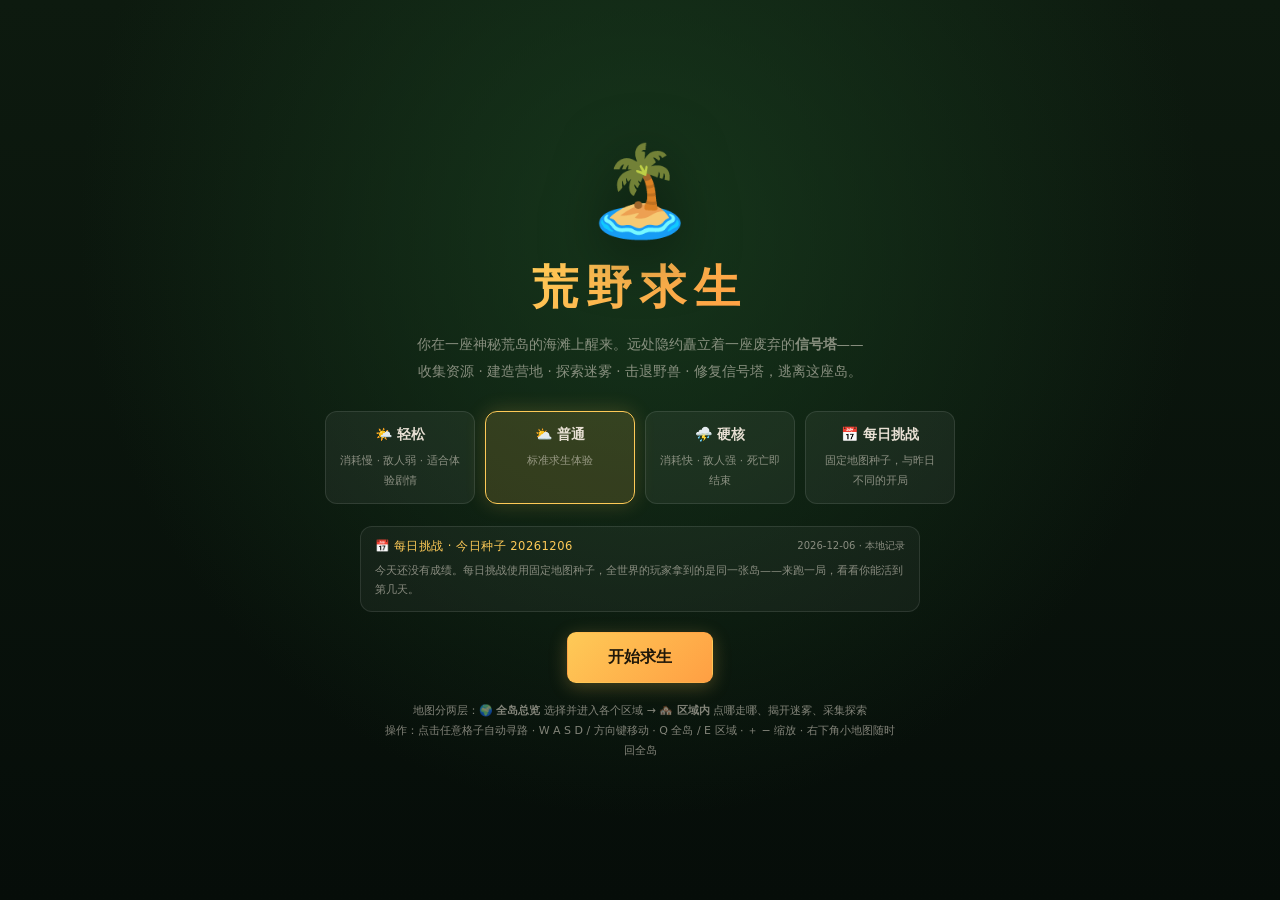
==== commit 197224c9: "feat: 游戏大厅功能迭代（炮台/扑克/荒野求生地图与商店） - 荒野求生：全局地图放大与缩放修复（applyWorldTransform 真实 scale） - 区域地图升级为 12×12 连贯地" ====
--- a/src/main/resources/static/survival.html
+++ b/src/main/resources/static/survival.html
@@ -1,1783 +1,3608 @@
-﻿<!DOCTYPE html>
+<!DOCTYPE html>
 <html lang="zh-CN">
 <head>
-    <meta charset="UTF-8">
-    <meta name="viewport" content="width=device-width, initial-scale=1.0, maximum-scale=1.0, user-scalable=no">
-    <meta name="apple-mobile-web-app-capable" content="yes">
-    <title>馃尨 鑽掗噹姹傜敓 - 鎬吔鐗?/title>
-    <style>
-        * {
-            margin: 0;
-            padding: 0;
-            box-sizing: border-box;
-            -webkit-tap-highlight-color: transparent;
-        }
-
-        body {
-            font-family: -apple-system, BlinkMacSystemFont, 'Microsoft YaHei', sans-serif;
-            background: linear-gradient(135deg, #2c5530 0%, #1a3320 100%);
-            min-height: 100vh;
-            color: #fff;
-            overflow-x: hidden;
-        }
-
-        .game-container {
-            max-width: 600px;
-            margin: 0 auto;
-            padding: 20px;
-        }
-
-        .game-header {
-            text-align: center;
-            margin-bottom: 25px;
-            padding: 20px;
-            background: rgba(0, 0, 0, 0.3);
-            border-radius: 20px;
-            backdrop-filter: blur(10px);
-        }
-
-        .game-title {
-            font-size: 32px;
-            font-weight: bold;
-            margin-bottom: 10px;
-            background: linear-gradient(45deg, #feca57, #ff9f43);
-            -webkit-background-clip: text;
-            -webkit-text-fill-color: transparent;
-            background-clip: text;
-        }
-
-        .day-counter {
-            font-size: 18px;
-            color: #fff;
-            opacity: 0.9;
-        }
-
-        /* 鐘舵€侀潰鏉?*/
-        .status-panel {
-            display: flex;
-            gap: 20px;
-            margin-bottom: 25px;
-            background: rgba(0, 0, 0, 0.3);
-            padding: 20px;
-            border-radius: 20px;
-            backdrop-filter: blur(10px);
-            flex-wrap: wrap;
-        }
-
-        .character-display {
-            flex: 0 0 120px;
-            display: flex;
-            flex-direction: column;
-            align-items: center;
-            justify-content: center;
-        }
-
-        .character-emoji {
-            font-size: 80px;
-            margin-bottom: 10px;
-        }
-
-        .character-name {
-            font-size: 14px;
-            opacity: 0.8;
-        }
-
-        .status-bars {
-            flex: 1;
-            display: grid;
-            grid-template-columns: repeat(2, 1fr);
-            gap: 12px;
-        }
-
-        .status-item {
-            background: rgba(0, 0, 0, 0.2);
-            padding: 10px;
-            border-radius: 10px;
-        }
-
-        .status-label {
-            font-size: 12px;
-            opacity: 0.8;
-            margin-bottom: 5px;
-            display: flex;
-            align-items: center;
-            gap: 5px;
-        }
-
-        .status-bar {
-            height: 10px;
-            background: rgba(255, 255, 255, 0.1);
-            border-radius: 5px;
-            overflow: hidden;
-        }
-
-        .status-fill {
-            height: 100%;
-            border-radius: 5px;
-            transition: width 0.5s ease;
-        }
-
-        .status-fill.health { background: linear-gradient(90deg, #ff6b6b, #ee5a6f); }
-        .status-fill.hunger { background: linear-gradient(90deg, #feca57, #ff9f43); }
-        .status-fill.thirst { background: linear-gradient(90deg, #54a0ff, #2e86de); }
-        .status-fill.energy { background: linear-gradient(90deg, #5f27cd, #341f97); }
-        .status-fill.attack { background: linear-gradient(90deg, #ff4757, #ff3838); }
-        .status-fill.temperature { background: linear-gradient(90deg, #3498db, #e74c3c); }
-
-        .status-value {
-            font-size: 14px;
-            font-weight: bold;
-            margin-top: 3px;
-            text-align: right;
-        }
-
-        /* 澶╂皵鏄剧ず */
-        .weather-display {
-            position: fixed;
-            top: 20px;
-            right: 20px;
-            background: rgba(0, 0, 0, 0.6);
-            padding: 15px 25px;
-            border-radius: 15px;
-            backdrop-filter: blur(10px);
-            z-index: 100;
-            display: flex;
-            align-items: center;
-            gap: 10px;
-        }
-
-        .weather-icon {
-            font-size: 32px;
-        }
-
-        .weather-info {
-            font-size: 14px;
-        }
-
-        .weather-name {
-            font-weight: bold;
-            margin-bottom: 3px;
-        }
-
-        .weather-effect {
-            font-size: 11px;
-            opacity: 0.8;
-        }
-
-        /* 鍦烘櫙鍖哄煙 */
-        .scene-area {
-            background: rgba(0, 0, 0, 0.3);
-            border-radius: 20px;
-            padding: 25px;
-            margin-bottom: 25px;
-            min-height: 200px;
-            backdrop-filter: blur(10px);
-        }
-
-        .scene-title {
-            font-size: 24px;
-            font-weight: bold;
-            margin-bottom: 15px;
-            display: flex;
-            align-items: center;
-            gap: 10px;
-        }
-
-        .scene-description {
-            font-size: 15px;
-            line-height: 1.8;
-            opacity: 0.9;
-            margin-bottom: 20px;
-        }
-
-        .scene-emoji {
-            font-size: 60px;
-            text-align: center;
-            margin: 20px 0;
-        }
-
-        /* 璧勬簮鍒楄〃 */
-        .resources-panel {
-            background: rgba(0, 0, 0, 0.3);
-            border-radius: 15px;
-            padding: 20px;
-            margin-bottom: 25px;
-        }
-
-        .resources-title {
-            font-size: 18px;
-            font-weight: bold;
-            margin-bottom: 15px;
-            display: flex;
-            align-items: center;
-            gap: 8px;
-        }
-
-        .resources-grid {
-            display: grid;
-            grid-template-columns: repeat(auto-fill, minmax(120px, 1fr));
-            gap: 12px;
-        }
-
-        .resource-item {
-            background: rgba(255, 255, 255, 0.1);
-            padding: 12px;
-            border-radius: 10px;
-            text-align: center;
-        }
-
-        .resource-icon {
-            font-size: 24px;
-            margin-bottom: 5px;
-        }
-
-        .resource-name {
-            font-size: 12px;
-            opacity: 0.8;
-            margin-bottom: 3px;
-        }
-
-        .resource-count {
-            font-size: 16px;
-            font-weight: bold;
-            color: #feca57;
-        }
-
-        /* 鎿嶄綔鎸夐挳 */
-        .actions-panel {
-            display: grid;
-            grid-template-columns: repeat(2, 1fr);
-            gap: 15px;
-            margin-bottom: 25px;
-        }
-
-        .action-btn {
-            padding: 18px;
-            border: none;
-            border-radius: 15px;
-            font-size: 16px;
-            font-weight: bold;
-            cursor: pointer;
-            transition: all 0.3s ease;
-            color: #fff;
-            display: flex;
-            flex-direction: column;
-            align-items: center;
-            gap: 8px;
-        }
-
-        .action-btn:active {
-            transform: scale(0.98);
-        }
-
-        .action-btn.explore { background: linear-gradient(135deg, #2c5530, #1a3320); }
-        .action-btn.gather { background: linear-gradient(135deg, #feca57, #ff9f43); }
-        .action-btn.craft { background: linear-gradient(135deg, #54a0ff, #2e86de); }
-        .action-btn.rest { background: linear-gradient(135deg, #5f27cd, #341f97); }
-        .action-btn.eat { background: linear-gradient(135deg, #ff6b6b, #ee5a6f); }
-        .action-btn.drink { background: linear-gradient(135deg, #54a0ff, #2e86de); }
-        .action-btn.fight { background: linear-gradient(135deg, #ff4757, #ff3838); }
-
-        .action-icon {
-            font-size: 28px;
-        }
-
-        /* 鏃ュ織鍖哄煙 */
-        .log-panel {
-            background: rgba(0, 0, 0, 0.4);
-            border-radius: 15px;
-            padding: 15px;
-            max-height: 200px;
-            overflow-y: auto;
-        }
-
-        .log-title {
-            font-size: 16px;
-            font-weight: bold;
-            margin-bottom: 10px;
-            opacity: 0.8;
-        }
-
-        .log-entry {
-            font-size: 13px;
-            padding: 8px 0;
-            border-bottom: 1px solid rgba(255, 255, 255, 0.1);
-            line-height: 1.6;
-        }
-
-        .log-entry:last-child {
-            border-bottom: none;
-        }
-
-        .log-entry.good { color: #5f27cd; }
-        .log-entry.bad { color: #ff6b6b; }
-        .log-entry.info { color: #fff; }
-        .log-entry.fight { color: #ff4757; }
-
-        /* 寮€濮嬬晫闈?*/
-        .start-screen {
-            position: fixed;
-            top: 0;
-            left: 0;
-            width: 100%;
-            height: 100%;
-            background: linear-gradient(135deg, #2c5530 0%, #1a3320 100%);
-            display: flex;
-            flex-direction: column;
-            justify-content: center;
-            align-items: center;
-            z-index: 1000;
-            padding: 30px;
-        }
-
-        .start-screen.hidden {
-            display: none;
-        }
-
-        .start-title {
-            font-size: 48px;
-            font-weight: bold;
-            margin-bottom: 20px;
-            background: linear-gradient(45deg, #feca57, #ff9f43);
-            -webkit-background-clip: text;
-            -webkit-text-fill-color: transparent;
-            background-clip: text;
-        }
-
-        .start-desc {
-            font-size: 16px;
-            text-align: center;
-            opacity: 0.8;
-            margin-bottom: 40px;
-            line-height: 1.8;
-        }
-
-        .start-btn {
-            padding: 20px 60px;
-            background: linear-gradient(135deg, #feca57, #ff9f43);
-            color: #fff;
-            border: none;
-            border-radius: 30px;
-            font-size: 20px;
-            font-weight: bold;
-            cursor: pointer;
-            box-shadow: 0 10px 30px rgba(254, 202, 87, 0.4);
-        }
-
-        /* 鎴樻枟鐣岄潰 */
-        .fight-screen {
-            position: fixed;
-            top: 0;
-            left: 0;
-            width: 100%;
-            height: 100%;
-            background: linear-gradient(135deg, #2c0a0a 0%, #1a0505 100%);
-            display: flex;
-            flex-direction: column;
-            justify-content: center;
-            align-items: center;
-            z-index: 1000;
-            padding: 30px;
-        }
-
-        .fight-screen.hidden {
-            display: none;
-        }
-
-        .fight-enemy {
-            font-size: 80px;
-            margin-bottom: 20px;
-        }
-
-        .fight-enemy-name {
-            font-size: 28px;
-            font-weight: bold;
-            margin-bottom: 15px;
-            color: #ff4757;
-        }
-
-        .fight-status {
-            width: 100%;
-            max-width: 400px;
-            margin-bottom: 30px;
-        }
-
-        .fight-bar {
-            height: 20px;
-            background: rgba(255, 255, 255, 0.1);
-            border-radius: 10px;
-            overflow: hidden;
-            margin-bottom: 15px;
-        }
-
-        .fight-fill {
-            height: 100%;
-            transition: width 0.5s ease;
-        }
-
-        .fight-fill.player { background: linear-gradient(90deg, #54a0ff, #2e86de); }
-        .fight-fill.enemy { background: linear-gradient(90deg, #ff4757, #ff3838); }
-
-        .fight-actions {
-            display: grid;
-            grid-template-columns: repeat(2, 1fr);
-            gap: 15px;
-            width: 100%;
-            max-width: 400px;
-        }
-
-        .fight-btn {
-            padding: 20px;
-            border: none;
-            border-radius: 15px;
-            font-size: 18px;
-            font-weight: bold;
-            cursor: pointer;
-            color: #fff;
-        }
-
-        .fight-btn.attack { background: linear-gradient(135deg, #ff4757, #ff3838); }
-        .fight-btn.defend { background: linear-gradient(135deg, #54a0ff, #2e86de); }
-        .fight-btn.special { background: linear-gradient(135deg, #feca57, #ff9f43); }
-        .fight-btn.run { background: linear-gradient(135deg, #95a5a6, #7f8c8d); }
-
-        .combat-log {
-            width: 100%;
-            max-width: 400px;
-            margin-top: 20px;
-            padding: 15px;
-            background: rgba(0, 0, 0, 0.4);
-            border-radius: 10px;
-            max-height: 150px;
-            overflow-y: auto;
-        }
-
-        .combat-entry {
-            font-size: 14px;
-            padding: 5px 0;
-            border-bottom: 1px solid rgba(255, 255, 255, 0.1);
-        }
-
-        /* 鎻愮ず妗?*/
-        .toast {
-            position: fixed;
-            top: 20px;
-            left: 50%;
-            transform: translateX(-50%);
-            background: rgba(0, 0, 0, 0.8);
-            color: #fff;
-            padding: 15px 30px;
-            border-radius: 25px;
-            font-size: 16px;
-            z-index: 2000;
-            opacity: 0;
-            transition: opacity 0.3s ease;
-        }
-
-        .toast.show {
-            opacity: 1;
-        }
-
-        /* 鎶樺彔闈㈡澘 */
-        .resources-panel > div:not(.resources-title) {
-            transition: max-height 0.3s ease, opacity 0.3s ease;
-            max-height: 1000px;
-            opacity: 1;
-        }
-
-        .resources-panel.collapsed > div:not(.resources-title) {
-            max-height: 0;
-            opacity: 0;
-            overflow: hidden;
-        }
-
-        .resources-title:hover {
-            opacity: 0.8;
-        }
-    </style>
+<meta charset="UTF-8">
+<meta name="viewport" content="width=device-width, initial-scale=1.0">
+<title>荒野求生 · 逃离荒岛</title>
+<style>
+:root{
+  --bg0:#0a1410; --bg1:#101f18; --panel:rgba(255,255,255,.045); --panel2:rgba(255,255,255,.075);
+  --line:rgba(255,255,255,.10); --line2:rgba(255,255,255,.18);
+  --gold:#feca57; --amber:#ff9f43; --green:#2ecc71; --red:#ff6b6b; --blue:#54a0ff; --purple:#a66cff;
+  --txt:#e8e0d4; --dim:rgba(232,224,212,.55); --dim2:rgba(232,224,212,.32);
+  --r:12px;
+}
+*{margin:0;padding:0;box-sizing:border-box}
+html,body{height:100%}
+body{
+  font-family:-apple-system,BlinkMacSystemFont,'Microsoft YaHei',system-ui,sans-serif;
+  color:var(--txt);overflow:hidden;
+  background:radial-gradient(ellipse at 15% 0%,rgba(46,204,113,.10) 0%,transparent 55%),
+             radial-gradient(ellipse at 85% 100%,rgba(254,202,87,.07) 0%,transparent 55%),
+             linear-gradient(180deg,#0a1410 0%,#14241b 55%,#0a1410 100%);
+  background-attachment:fixed;
+}
+::-webkit-scrollbar{width:6px;height:6px}
+::-webkit-scrollbar-track{background:rgba(0,0,0,.25);border-radius:3px}
+::-webkit-scrollbar-thumb{background:rgba(254,202,87,.28);border-radius:3px}
+::-webkit-scrollbar-thumb:hover{background:rgba(254,202,87,.45)}
+button{font-family:inherit}
+.hidden{display:none!important}
+
+/* ---------- HUD ---------- */
+.hud{
+  height:54px;display:flex;align-items:center;gap:16px;padding:0 18px;position:relative;z-index:60;
+  background:linear-gradient(180deg,rgba(10,21,16,.98),rgba(13,26,15,.93));
+  border-bottom:1px solid rgba(254,202,87,.18);backdrop-filter:blur(14px);
+}
+.hud-brand{font-size:15px;font-weight:800;letter-spacing:2px;color:var(--gold);white-space:nowrap}
+.hud-brand small{display:block;font-size:9px;letter-spacing:3px;color:var(--dim2);font-weight:600}
+.hud-day{font-size:19px;font-weight:900;color:var(--gold);white-space:nowrap}
+.hud-chips{display:flex;gap:7px;flex-wrap:wrap;align-items:center}
+.chip{
+  font-size:11.5px;font-weight:700;padding:4px 11px;border-radius:20px;
+  background:rgba(255,255,255,.07);border:1px solid var(--line);white-space:nowrap;
+}
+.chip.night{background:rgba(120,70,200,.28);color:#c8a0ff;border-color:rgba(200,160,255,.35)}
+.chip.blood{background:rgba(200,30,30,.34);color:#ff8080;border-color:rgba(255,107,107,.45);animation:bp 2s infinite}
+.chip.warn{background:rgba(255,159,67,.22);color:var(--amber);border-color:rgba(255,159,67,.4)}
+.chip.good{background:rgba(46,204,113,.18);color:#7dcea0;border-color:rgba(46,204,113,.35)}
+@keyframes bp{0%,100%{box-shadow:0 0 0 rgba(255,107,107,0)}50%{box-shadow:0 0 18px rgba(255,107,107,.55)}}
+.hud-right{margin-left:auto;display:flex;gap:8px;align-items:center}
+.icon-btn{
+  width:34px;height:34px;border-radius:9px;border:1px solid var(--line);background:rgba(255,255,255,.05);
+  color:var(--txt);cursor:pointer;font-size:15px;display:flex;align-items:center;justify-content:center;transition:.2s;
+}
+.icon-btn:hover{background:rgba(255,255,255,.13);transform:translateY(-1px)}
+.icon-btn.on{border-color:rgba(254,202,87,.5);color:var(--gold)}
+
+/* ---------- Layout ---------- */
+.layout{
+  display:grid;grid-template-columns:252px minmax(360px,1fr) 320px;gap:10px;
+  height:calc(100% - 54px - 34px);padding:10px;position:relative;z-index:1;
+}
+.col{overflow-y:auto;display:flex;flex-direction:column;gap:10px;padding-right:2px}
+.card{background:var(--panel);border:1px solid var(--line);border-radius:var(--r);padding:12px;position:relative}
+.card.glow::before{
+  content:'';position:absolute;top:0;left:8%;right:8%;height:1px;
+  background:linear-gradient(90deg,transparent,rgba(254,202,87,.4),transparent);
+}
+.card-title{
+  font-size:10px;font-weight:800;color:var(--gold);letter-spacing:1.6px;text-transform:uppercase;
+  margin-bottom:9px;display:flex;align-items:center;gap:6px;justify-content:space-between;
+}
+.card-title span.sub{color:var(--dim2);letter-spacing:0;text-transform:none;font-size:10px;font-weight:600}
+
+/* ---------- Character / vitals ---------- */
+.char-head{display:flex;align-items:center;gap:11px}
+.char-emoji{font-size:40px;line-height:1;filter:drop-shadow(0 4px 12px rgba(0,0,0,.55));animation:bob 3s ease-in-out infinite}
+@keyframes bob{0%,100%{transform:translateY(0)}50%{transform:translateY(-3px)}}
+.char-meta{flex:1;min-width:0}
+.char-name{font-size:14px;font-weight:800}
+.char-tag{font-size:10px;color:var(--dim2);margin-top:2px}
+.bars{display:flex;flex-direction:column;gap:7px;margin-top:11px}
+.bar-row{display:flex;align-items:center;gap:7px}
+.bar-ico{width:16px;text-align:center;font-size:12px;flex-shrink:0}
+.bar-track{flex:1;height:8px;background:rgba(0,0,0,.42);border-radius:5px;overflow:hidden}
+.bar-fill{height:100%;border-radius:5px;transition:width .45s ease}
+.bar-fill.health{background:linear-gradient(90deg,#ff6b6b,#ee5a6f)}
+.bar-fill.hunger{background:linear-gradient(90deg,#feca57,#ff9f43)}
+.bar-fill.thirst{background:linear-gradient(90deg,#54a0ff,#2e86de)}
+.bar-fill.energy{background:linear-gradient(90deg,#a66cff,#5f27cd)}
+.bar-fill.temp{background:linear-gradient(90deg,#48dbfb,#0abde3)}
+.bar-val{width:46px;text-align:right;font-size:10.5px;font-weight:700;flex-shrink:0;font-variant-numeric:tabular-nums;color:var(--dim)}
+.bar-row.danger .bar-val{color:var(--red)}
+.badges{display:flex;flex-wrap:wrap;gap:5px;margin-top:9px}
+.badge{font-size:10px;font-weight:700;padding:3px 8px;border-radius:20px;border:1px solid var(--line);background:rgba(255,255,255,.06)}
+.badge.bad{background:rgba(255,71,87,.2);color:#ff9a9a;border-color:rgba(255,71,87,.35)}
+.badge.good{background:rgba(46,204,113,.18);color:#7dcea0;border-color:rgba(46,204,113,.32)}
+.badge.info{background:rgba(84,160,255,.16);color:#9ecbff;border-color:rgba(84,160,255,.3)}
+
+/* ---------- Map ---------- */
+.map-card{flex:0 0 auto}
+.map-head{display:flex;align-items:center;justify-content:space-between;margin-bottom:8px;gap:8px;flex-wrap:wrap}
+.map-tools{display:flex;gap:5px;align-items:center;flex-wrap:wrap}
+.tool-btn{
+  border:1px solid var(--line);background:rgba(255,255,255,.05);color:var(--txt);cursor:pointer;
+  height:28px;min-width:28px;padding:0 9px;border-radius:8px;font-size:12px;font-weight:700;
+  display:inline-flex;align-items:center;justify-content:center;gap:4px;transition:.16s;
+}
+.tool-btn:hover{background:rgba(255,255,255,.13)}
+.tool-btn.on{background:rgba(254,202,87,.18);border-color:rgba(254,202,87,.5);color:var(--gold)}
+.map-viewport{
+  position:relative;overflow:hidden;height:min(66vh,580px);border-radius:10px;border:1px solid var(--line);
+  background:radial-gradient(ellipse at 30% 20%,#123a52 0%,#0d2436 55%,#081824 100%);
+}
+.world-wrap{position:absolute;inset:0;overflow:hidden;cursor:grab;touch-action:none}
+.world-wrap.drag{cursor:grabbing}
+.world-inner{width:100%;height:100%;transform-origin:center center;transition:transform .2s ease}
+.world-inner svg{width:100%;height:100%;display:block}
+.zone-wrap{position:absolute;inset:0;overflow:auto;display:flex;padding:12px}
+.zone-grid{display:grid;gap:4px;margin:auto}
+.map-legend{display:flex;flex-wrap:wrap;gap:4px 12px;margin-top:9px;font-size:10px;color:var(--dim)}
+.map-legend span{display:inline-flex;align-items:center;gap:5px}
+.map-legend i{width:10px;height:10px;border-radius:3px;display:inline-block;flex-shrink:0}
+.map-hint{font-size:10.5px;color:var(--dim2);text-align:center;margin-top:8px;line-height:1.5}
+/* zone tiles */
+.tile{
+  position:relative;border-radius:7px;display:flex;align-items:center;justify-content:center;
+  cursor:default;transition:.16s;border:1px solid rgba(255,255,255,.10);background:rgba(255,255,255,.04);
+  overflow:hidden;user-select:none;font-size:18px;
+}
+.tile.fog{background:repeating-linear-gradient(45deg,rgba(0,0,0,.42),rgba(0,0,0,.42) 6px,rgba(18,28,38,.5) 6px,rgba(18,28,38,.5) 12px);color:transparent;border-color:rgba(255,255,255,.05)}
+.tile.revealed{border-color:rgba(0,0,0,.10)}
+.tile.reach{cursor:pointer;border-color:rgba(254,202,87,.65);box-shadow:inset 0 0 0 2px rgba(254,202,87,.35), inset 0 0 14px rgba(254,202,87,.12)}
+.tile.reach:hover{transform:scale(1.08);filter:brightness(1.18);z-index:3}
+.tile.here{border-color:#7CFFB0 !important;box-shadow:0 0 0 3px rgba(46,204,113,.55), 0 0 18px rgba(46,204,113,.6);z-index:4}
+.tile.here .ti-ico{animation:herePulse 1.6s ease-in-out infinite}
+@keyframes herePulse{0%,100%{transform:scale(1)}50%{transform:scale(1.12)}}
+.tile.poi{border-color:rgba(254,202,87,.75)}
+.tile .dot{position:absolute;bottom:3px;right:3px;width:8px;height:8px;border-radius:50%;background:var(--gold);box-shadow:0 0 0 1px rgba(0,0,0,.5)}
+.tile.frontier{border:2px dashed rgba(254,202,87,.8);background:rgba(254,202,87,.10);cursor:pointer;animation:frontGlow 1.8s ease-in-out infinite}
+@keyframes frontGlow{0%,100%{box-shadow:inset 0 0 10px rgba(254,202,87,.15)}50%{box-shadow:inset 0 0 18px rgba(254,202,87,.42)}}
+.tile.frontier .q{font-size:22px;font-weight:900;color:#feca57;text-shadow:0 1px 4px rgba(0,0,0,.7)}
+.tile.frontier:hover{transform:scale(1.08);background:rgba(254,202,87,.24);z-index:3}
+.tile.path{border-color:#7CFFB0 !important;box-shadow:inset 0 0 0 2px rgba(124,255,176,.6) !important;background:rgba(124,255,176,.16) !important}
+.tile .ti-ico{line-height:1}
+.tile .you{position:absolute;bottom:2px;right:2px;width:17px;height:17px;border-radius:50%;background:#2ecc71;border:2px solid #fff;box-shadow:0 0 9px rgba(46,204,113,.95);display:flex;align-items:center;justify-content:center;font-size:10px;line-height:1;z-index:6;animation:herePulse 1.5s ease-in-out infinite}
+.tile.shop{border-color:#feca57 !important;box-shadow:0 0 0 2px rgba(254,202,87,.55), 0 0 14px rgba(254,202,87,.5) !important;z-index:3}
+.tile.shop::before{content:'⛺';position:absolute;top:1px;left:2px;font-size:12px;line-height:1;filter:drop-shadow(0 1px 2px rgba(0,0,0,.85));z-index:5}
+.tile.richmark::after{content:'';position:absolute;top:3px;right:3px;width:0;height:0;border-left:9px solid transparent;border-top:9px solid #feca57;opacity:.85}
+.tipbar{
+  display:flex;align-items:center;gap:10px;padding:8px 10px;margin-bottom:8px;border-radius:9px;
+  background:rgba(84,160,255,.14);border:1px solid rgba(84,160,255,.35);font-size:11.5px;line-height:1.5;
+}
+.tipbar span{flex:1;color:#cfe4ff}
+.mini-map{
+  position:absolute;right:10px;bottom:10px;width:88px;height:88px;border-radius:9px;overflow:hidden;
+  border:1px solid var(--line2);cursor:pointer;background:#08161f;z-index:5;opacity:.93;transition:.16s;
+}
+.mini-map:hover{opacity:1;transform:scale(1.04)}
+.mini-map svg{width:100%;height:100%;display:block}
+.zone-legend{display:flex;flex-wrap:wrap;gap:4px 12px;font-size:10.5px;color:var(--dim);align-items:center}
+.fight-fill.rage{background:linear-gradient(90deg,#ff9f43,#feca57)}
+/* world map bits */
+.wm-cell{transition:opacity .2s}
+.wm-region{cursor:pointer}
+.wm-label{font-weight:800;pointer-events:none;text-anchor:middle;dominant-baseline:central}
+.wm-halo{pointer-events:none}
+@keyframes pinPulse{0%,100%{opacity:1;transform:scale(1)}50%{opacity:.55;transform:scale(1.22)}}
+.wm-pin{transform-box:fill-box;transform-origin:center;animation:pinPulse 1.8s ease-in-out infinite}
+.region-chips{display:flex;flex-wrap:wrap;gap:5px;margin-top:9px}
+.region-chip{
+  font-size:10.5px;font-weight:700;padding:4px 9px;border-radius:20px;cursor:pointer;
+  border:1px solid var(--line);background:rgba(255,255,255,.05);color:var(--txt);transition:.16s;
+}
+.region-chip:hover{background:rgba(255,255,255,.13)}
+.region-chip.on{background:rgba(46,204,113,.2);border-color:rgba(46,204,113,.55);color:#8ce0ab}
+.region-chip.lock{opacity:.45;cursor:not-allowed}
+
+/* ---------- Site panel ---------- */
+.site-head{display:flex;align-items:center;gap:12px}
+.site-ico{font-size:34px;line-height:1;filter:drop-shadow(0 3px 9px rgba(0,0,0,.45))}
+.site-name{font-size:17px;font-weight:900;letter-spacing:1px}
+.site-desc{font-size:11.5px;color:var(--dim);line-height:1.6;margin-top:6px}
+.act-row{display:flex;flex-wrap:wrap;gap:7px;margin-top:10px}
+.btn{
+  border:1px solid var(--line);background:rgba(255,255,255,.06);color:var(--txt);cursor:pointer;
+  padding:9px 13px;border-radius:9px;font-size:12px;font-weight:700;transition:.18s;display:inline-flex;
+  align-items:center;gap:6px;white-space:nowrap;
+}
+.btn:hover{background:rgba(255,255,255,.13);transform:translateY(-1px)}
+.btn:active{transform:scale(.96)}
+.btn:disabled,.btn.off{opacity:.35;cursor:not-allowed;transform:none}
+.btn.primary{background:linear-gradient(135deg,#feca57,#ff9f43);color:#20180a;border-color:transparent;box-shadow:0 4px 18px rgba(254,202,87,.25)}
+.btn.green{background:linear-gradient(135deg,#2ecc71,#27ae60);border-color:transparent;color:#06210f}
+.btn.blue{background:linear-gradient(135deg,#3d8bfd,#2668d8);border-color:transparent}
+.btn.red{background:linear-gradient(135deg,#e74c3c,#c0392b);border-color:transparent}
+.btn.ghost{background:transparent}
+.btn.sm{padding:6px 10px;font-size:11px;border-radius:7px}
+
+/* ---------- Tabs ---------- */
+.tabs{display:grid;grid-template-columns:repeat(4,1fr);gap:4px;background:rgba(0,0,0,.24);border-radius:10px;padding:4px}
+.tabs.two{grid-template-columns:repeat(3,1fr)}
+.tab{
+  position:relative;
+  padding:7px 2px;border:none;background:none;color:var(--dim2);font-size:10.5px;font-weight:700;
+  cursor:pointer;border-radius:7px;transition:.18s;
+}
+.tab:hover{color:var(--dim)}
+.tab.active{color:var(--gold);background:rgba(254,202,87,.15)}
+.tab.notify::after{
+  content:'';position:absolute;top:5px;right:7px;width:7px;height:7px;border-radius:50%;
+  background:var(--red);box-shadow:0 0 6px rgba(255,107,107,.8);
+}
+.affix-tag{
+  display:inline-block;font-size:9.5px;font-weight:700;padding:2px 7px;border-radius:12px;
+  background:rgba(166,108,255,.18);color:#c8a0ff;border:1px solid rgba(166,108,255,.35);
+}
+.quick-tabs{display:flex;gap:5px;margin-top:9px;flex-wrap:wrap}
+.quick-tabs .tool-btn{flex:1;justify-content:center}
+.tab-pane{display:none}
+.tab-pane.active{display:block;animation:fadeIn .28s ease}
+@keyframes fadeIn{from{opacity:0;transform:translateY(6px)}to{opacity:1;transform:translateY(0)}}
+
+/* ---------- Lists ---------- */
+.grid-res{display:grid;grid-template-columns:repeat(3,1fr);gap:5px}
+.res{padding:7px 3px;background:rgba(255,255,255,.04);border:1px solid var(--line);border-radius:8px;text-align:center}
+.res .ri{font-size:17px}
+.res .rc{font-size:12.5px;font-weight:900;color:var(--gold)}
+.res .rn{font-size:9px;color:var(--dim2);font-weight:600}
+.res.perish{border-color:rgba(255,159,67,.35)}
+.row{
+  padding:9px 10px;margin-bottom:5px;border-radius:9px;background:rgba(255,255,255,.035);
+  border:1px solid var(--line);border-left:3px solid rgba(255,255,255,.12);
+}
+.row.done{border-left-color:var(--green);background:rgba(46,204,113,.07)}
+.row.cur{border-left-color:var(--gold);background:rgba(254,202,87,.07)}
+.row.locked{opacity:.5}
+.row.lock{border-left-color:rgba(255,107,107,.5)}
+.r-name{font-size:12px;font-weight:800;display:flex;justify-content:space-between;gap:6px;align-items:center}
+.r-sub{font-size:10px;color:var(--dim2);margin-top:3px;line-height:1.5}
+.meter{height:5px;background:rgba(0,0,0,.35);border-radius:3px;overflow:hidden;margin-top:6px}
+.meter i{display:block;height:100%;background:linear-gradient(90deg,var(--amber),var(--gold));border-radius:3px;transition:width .4s}
+.empty{font-size:11px;color:var(--dim2);text-align:center;padding:16px 8px;line-height:1.7}
+.quest-bar{font-size:11px;color:var(--dim);line-height:1.6}
+
+/* ---------- Log ---------- */
+.logbar{
+  position:fixed;left:0;right:0;bottom:0;z-index:70;background:rgba(10,21,16,.97);
+  border-top:1px solid var(--line);
+}
+.logbar.collapsed{height:34px}
+.logbar.open{height:172px}
+.log-toggle{height:34px;display:flex;align-items:center;gap:8px;padding:0 18px;cursor:pointer;font-size:11px;font-weight:700}
+.log-toggle:hover{background:rgba(255,255,255,.03)}
+.log-toggle .new{color:var(--gold)}
+.log-body{height:calc(100% - 34px);overflow-y:auto;padding:2px 18px 10px}
+.log-line{font-size:11px;padding:2px 0;border-bottom:1px solid rgba(255,255,255,.03);color:var(--dim);line-height:1.5}
+.log-line.good{color:#7dcea0}.log-line.bad{color:#ff9a9a}
+.log-line.warn{color:var(--amber)}.log-line.fight{color:#ff8080;font-weight:600}
+.log-line.event{color:var(--gold);font-weight:600}
+
+/* ---------- Screens ---------- */
+.screen{
+  position:fixed;inset:0;z-index:200;display:flex;flex-direction:column;align-items:center;justify-content:center;
+  padding:24px;overflow-y:auto;
+}
+.screen.hidden{display:none}
+#startScreen{background:radial-gradient(ellipse at 50% 25%,rgba(26,64,32,.75) 0%,transparent 62%),linear-gradient(180deg,#0d1a0f,#060d09)}
+#fightScreen{background:radial-gradient(ellipse at 50% 25%,rgba(58,10,10,.8) 0%,transparent 62%),linear-gradient(180deg,#150808,#080303)}
+#endingScreen{background:radial-gradient(ellipse at 50% 25%,rgba(30,50,80,.8) 0%,transparent 62%),linear-gradient(180deg,#08111d,#03060b)}
+.big-emoji{font-size:88px;margin-bottom:14px;animation:floaty 3s ease-in-out infinite;filter:drop-shadow(0 10px 30px rgba(0,0,0,.6))}
+@keyframes floaty{0%,100%{transform:translateY(0)}50%{transform:translateY(-12px)}}
+.big-title{
+  font-size:46px;font-weight:900;letter-spacing:8px;margin-bottom:12px;
+  background:linear-gradient(135deg,#feca57,#ff9f43,#feca57);background-size:200% 200%;
+  -webkit-background-clip:text;background-clip:text;-webkit-text-fill-color:transparent;animation:shine 3s infinite;
+}
+@keyframes shine{0%,100%{background-position:0% 50%}50%{background-position:100% 50%}}
+.screen-desc{font-size:13.5px;line-height:2;color:var(--dim);text-align:center;max-width:520px;margin-bottom:26px}
+.screen-actions{display:flex;gap:12px;flex-wrap:wrap;justify-content:center}
+.diff-grid{display:flex;gap:10px;margin-bottom:22px;flex-wrap:wrap;justify-content:center}
+.diff-card{
+  width:150px;padding:14px;border-radius:12px;border:1px solid var(--line);background:rgba(255,255,255,.05);
+  cursor:pointer;transition:.2s;text-align:center;
+}
+.diff-card:hover{transform:translateY(-3px);background:rgba(255,255,255,.1)}
+.diff-card.on{border-color:var(--gold);background:rgba(254,202,87,.15);box-shadow:0 0 20px rgba(254,202,87,.2)}
+.diff-card b{display:block;font-size:14px;margin-bottom:5px}
+.diff-card span{font-size:10.5px;color:var(--dim);line-height:1.5}
+
+/* ---------- 每日挑战排行榜 ---------- */
+.daily-board{
+  width:min(560px,92vw);margin:0 auto 20px;padding:12px 14px;border-radius:12px;
+  border:1px solid var(--line);background:rgba(255,255,255,.04);text-align:left;
+}
+.daily-board .db-title{
+  font-size:11.5px;color:var(--gold);letter-spacing:.5px;margin-bottom:8px;
+  display:flex;justify-content:space-between;align-items:center;
+}
+.daily-board .db-title small{color:var(--dim);font-size:10px;letter-spacing:0}
+.daily-board .db-row{
+  display:flex;align-items:center;gap:8px;padding:4px 0;font-size:11.5px;
+  border-top:1px dashed rgba(255,255,255,.07);
+}
+.daily-board .db-row:first-of-type{border-top:none}
+.daily-board .db-rank{
+  width:20px;height:20px;flex:none;border-radius:6px;display:flex;align-items:center;justify-content:center;
+  font-size:10.5px;background:rgba(255,255,255,.08);color:var(--dim);
+}
+.daily-board .db-row.top1 .db-rank{background:rgba(254,202,87,.22);color:var(--gold)}
+.daily-board .db-what{flex:1;color:var(--dim);overflow:hidden;text-overflow:ellipsis;white-space:nowrap}
+.daily-board .db-what b{color:#e9f3ea}
+.daily-board .db-day{color:var(--gold);font-weight:600}
+.daily-board .db-rating{
+  font-size:10px;padding:1px 6px;border-radius:99px;border:1px solid var(--line);color:var(--dim);
+}
+.daily-board .db-empty{font-size:11px;color:var(--dim);line-height:1.7}
+@media(max-width:600px){ .daily-board{width:94vw} }
+
+/* ---------- Fight ---------- */
+.fight-enemy{font-size:90px;margin-bottom:12px;animation:bob 2s ease-in-out infinite}
+.fight-name{font-size:24px;font-weight:900;color:#ff8080;letter-spacing:3px;margin-bottom:6px}
+.intent{
+  font-size:12.5px;font-weight:700;padding:6px 16px;border-radius:20px;margin-bottom:16px;
+  background:rgba(255,255,255,.08);border:1px solid var(--line);
+}
+.intent.heavy{background:rgba(255,159,67,.22);color:var(--amber);border-color:rgba(255,159,67,.45)}
+.intent.unleash{background:rgba(255,71,87,.28);color:#ff8080;border-color:rgba(255,71,87,.55);animation:bp 1.2s infinite}
+.intent.status{background:rgba(166,108,255,.2);color:#c8a0ff;border-color:rgba(166,108,255,.4)}
+.fight-bars{width:100%;max-width:430px;margin-bottom:16px}
+.fight-lbl{display:flex;justify-content:space-between;font-size:12.5px;font-weight:700;margin-bottom:4px}
+.fight-track{height:13px;background:rgba(0,0,0,.5);border-radius:7px;overflow:hidden;margin-bottom:10px}
+.fight-fill{height:100%;border-radius:7px;transition:width .35s ease}
+.fight-fill.player{background:linear-gradient(90deg,#54a0ff,#2e86de)}
+.fight-fill.enemy{background:linear-gradient(90deg,#ff6b6b,#ee5a6f)}
+.fight-grid{display:grid;grid-template-columns:repeat(2,1fr);gap:9px;width:100%;max-width:430px}
+.fight-grid .btn{padding:14px;font-size:14px;justify-content:center}
+.combat-log{
+  width:100%;max-width:430px;margin-top:14px;padding:10px 12px;background:rgba(0,0,0,.42);
+  border:1px solid var(--line);border-radius:10px;max-height:132px;overflow-y:auto;
+}
+.combat-line{font-size:11.5px;padding:3px 0;border-bottom:1px solid rgba(255,255,255,.05);color:var(--dim)}
+.combat-line.hit{color:#ff9a9a}.combat-line.you{color:#9ecbff}.combat-line.sys{color:var(--gold)}
+
+/* ---------- Modal ---------- */
+.modal{position:fixed;inset:0;z-index:300;display:flex;align-items:center;justify-content:center;padding:20px;background:rgba(0,0,0,.82);backdrop-filter:blur(6px)}
+.modal.hidden{display:none}
+.modal-card{
+  width:100%;max-width:460px;max-height:86vh;overflow-y:auto;padding:24px;border-radius:18px;
+  background:linear-gradient(160deg,#1a4020,#0d1a0f);border:1px solid rgba(254,202,87,.3);
+  animation:popIn .28s ease;
+}
+@keyframes popIn{from{transform:translateY(-16px) scale(.97);opacity:0}to{transform:none;opacity:1}}
+.modal-title{font-size:20px;font-weight:900;color:var(--gold);margin-bottom:10px}
+.modal-desc{font-size:13px;line-height:1.8;color:var(--dim);margin-bottom:18px;white-space:pre-line}
+.modal-choices{display:flex;flex-direction:column;gap:8px}
+.choice{
+  padding:13px;border-radius:10px;border:1px solid var(--line);background:rgba(255,255,255,.06);
+  color:var(--txt);cursor:pointer;font-size:13px;font-weight:600;text-align:left;transition:.18s;
+}
+.choice:hover{background:rgba(255,255,255,.12);transform:translateY(-2px)}
+.shop-row{display:flex;align-items:center;justify-content:space-between;gap:10px;padding:9px 0;border-bottom:1px solid rgba(255,255,255,.06)}
+.shop-row .nm{font-size:12px;font-weight:700}
+.shop-row .pr{font-size:11px;color:var(--gold);font-weight:800}
+.shop-row.rare-row{background:rgba(254,202,87,.10);border:1px solid rgba(254,202,87,.35);border-radius:8px;padding:9px 8px;margin-bottom:4px}
+
+/* ---------- Toast & floats ---------- */
+.toast{
+  position:fixed;top:64px;left:50%;transform:translateX(-50%) translateY(-16px);z-index:400;
+  background:rgba(13,26,15,.98);border:1px solid rgba(254,202,87,.45);color:var(--gold);
+  padding:9px 22px;border-radius:20px;font-size:13px;font-weight:700;opacity:0;transition:.3s;pointer-events:none;
+}
+.toast.show{opacity:1;transform:translateX(-50%) translateY(0)}
+#floatLayer{position:fixed;inset:0;pointer-events:none;z-index:500;overflow:hidden}
+.float{position:absolute;font-size:20px;font-weight:900;animation:floatUp 1s ease-out forwards;text-shadow:0 2px 8px rgba(0,0,0,.8)}
+.float.dmg{color:#ff6b6b}.float.crit{color:#ff9f43;font-size:26px}
+.float.heal{color:#2ecc71}.float.gain{color:#feca57}
+@keyframes floatUp{0%{opacity:1;transform:translateY(0) scale(.8)}25%{transform:translateY(-14px) scale(1.12)}100%{opacity:0;transform:translateY(-58px) scale(1)}}
+.shake{animation:shk .32s}
+@keyframes shk{0%,100%{transform:translate(0,0)}20%{transform:translate(-7px,3px)}40%{transform:translate(6px,-4px)}60%{transform:translate(-5px,-3px)}80%{transform:translate(4px,3px)}}
+.sr{position:absolute;width:1px;height:1px;overflow:hidden;clip:rect(0 0 0 0)}
+
+/* ---------- Responsive ---------- */
+@media(max-width:1180px){
+  .layout{grid-template-columns:236px 1fr;grid-template-rows:auto auto;height:calc(100% - 54px - 34px);overflow-y:auto}
+  .col-right{grid-column:1/-1;flex-direction:row;flex-wrap:wrap}
+  .col-right>*{flex:1 1 300px}
+}
+@media(max-width:820px){
+  .layout{grid-template-columns:1fr;padding:8px}
+  .col-left,.col-right{flex-direction:row;flex-wrap:wrap}
+  .col-left>*,.col-right>*{flex:1 1 260px}
+  .map-grid{max-width:min(100%,52vh)}
+  .hud-brand small{display:none}
+  .big-title{font-size:32px;letter-spacing:4px}
+  .big-emoji{font-size:64px}
+  .mini-map{width:62px;height:62px;opacity:.82}
+  .wb-cols{grid-template-columns:1fr}
+}
+</style>
 </head>
 <body>
-    <!-- 寮€濮嬬晫闈?-->
-    <div class="start-screen" id="startScreen">
-        <div class="start-title">馃尨 鑽掗噹姹傜敓</div>
-        <div class="start-desc">
-            浣犺鍥板湪涓€涓绉樼殑鑽掑矝涓?br>
-            杩欓噷涓嶄粎鏈変赴瀵岀殑璧勬簮锛岃繕鏈夊嚩鐚涚殑鎬吔锛?br>
-            <br>
-            鏀堕泦璧勬簮銆佸埗浣滃伐鍏枫€佸嚮璐ユ€吔<br>
-            鍔姏鐢熷瓨涓嬪幓锛?        </div>
-        <button class="start-btn" onclick="startGame()">寮€濮嬬敓瀛?/button>
+
+<!-- ============ START ============ -->
+<div class="screen" id="startScreen">
+  <div class="big-emoji">🏝️</div>
+  <div class="big-title">荒野求生</div>
+  <p class="screen-desc">
+    你在一座神秘荒岛的海滩上醒来。远处隐约矗立着一座废弃的<b>信号塔</b>——<br>
+    收集资源 · 建造营地 · 探索迷雾 · 击退野兽 · 修复信号塔，逃离这座岛。
+  </p>
+  <div class="diff-grid" id="diffGrid"></div>
+  <div class="daily-board" id="dailyBoard"></div>
+  <div class="screen-actions">
+    <button class="btn primary" id="btnNew" style="padding:14px 40px;font-size:16px">开始求生</button>
+    <button class="btn hidden" id="btnContinue" style="padding:14px 28px;font-size:14px">继续上局</button>
+  </div>
+  <p class="screen-desc" style="font-size:11px;margin:18px 0 0;line-height:1.8">
+    地图分两层：<b>🌍 全岛总览</b> 选择并进入各个区域 → <b>🏘️ 区域内</b> 点哪走哪、揭开迷雾、采集探索<br>
+    操作：点击任意格子自动寻路 · W A S D / 方向键移动 · Q 全岛 / E 区域 · ＋ − 缩放 · 右下角小地图随时回全岛
+  </p>
+</div>
+
+<!-- ============ FIGHT ============ -->
+<div class="screen hidden" id="fightScreen">
+  <div class="fight-enemy" id="fightEmoji">🐺</div>
+  <div class="fight-name" id="fightName">野狼</div>
+  <div class="intent" id="fightIntent">正在观察…</div>
+  <div class="fight-bars">
+    <div class="fight-lbl"><span>🧑 你</span><span id="pFightHp">100/100</span></div>
+    <div class="fight-track"><div class="fight-fill player" id="pFightBar" style="width:100%"></div></div>
+    <div class="fight-lbl" style="margin:-4px 0 6px"><span style="font-size:11px;color:var(--amber)">🔥 怒气</span><span id="pFightRage" style="font-size:11px;color:var(--amber)">0 / 40</span></div>
+    <div class="fight-track" style="height:8px;margin-bottom:12px"><div class="fight-fill rage" id="rageBar" style="width:0%"></div></div>
+    <div class="fight-lbl"><span id="eFightName">野狼</span><span id="eFightHp">40/40</span></div>
+    <div class="fight-track"><div class="fight-fill enemy" id="eFightBar" style="width:100%"></div></div>
+  </div>
+  <div class="fight-grid">
+    <button class="btn red" onclick="fightAct('attack')">⚔️ 攻击</button>
+    <button class="btn blue" onclick="fightAct('defend')">🛡️ 防御</button>
+    <button class="btn primary" onclick="fightAct('special')" id="btnSpecial">✨ 特殊 (20体力)</button>
+    <button class="btn ghost" onclick="fightAct('run')">🏃 逃跑</button>
+  </div>
+  <div class="combat-log" id="combatLog"></div>
+</div>
+
+<!-- ============ ENDING ============ -->
+<div class="screen hidden" id="endingScreen">
+  <div class="big-emoji" id="endEmoji">🚁</div>
+  <div class="big-title" id="endTitle">逃离荒岛</div>
+  <p class="screen-desc" id="endDesc"></p>
+  <div class="card" style="max-width:460px;width:100%;margin-bottom:22px" id="endStats"></div>
+  <div class="screen-actions">
+    <button class="btn primary" onclick="restart()" style="padding:13px 34px">再来一局</button>
+  </div>
+</div>
+
+<!-- ============ MAIN ============ -->
+<div class="hud hidden" id="hud">
+  <div class="hud-brand">荒野求生<small>SURVIVE &amp; ESCAPE</small></div>
+  <div class="hud-day">Day <span id="dayCount">1</span></div>
+  <div class="hud-chips">
+    <span class="chip" id="timeChip">☀️ 白天</span>
+    <span class="chip" id="seasonChip">🌸 春季</span>
+    <span class="chip" id="weatherChip">☀️ 晴天</span>
+    <span class="chip" id="tempChip">🌡️ 37°C</span>
+    <span class="chip" id="atkChip">⚔️ 10</span>
+    <span class="chip good" id="coinChip">🪙 0</span>
+    <span class="chip" id="tpChip">🔬 0</span>
+  </div>
+  <div class="hud-right">
+    <button class="icon-btn" id="btnHelp" title="帮助 / 操作说明">❓</button>
+    <button class="icon-btn" id="btnSound" title="音效开关">🔊</button>
+    <button class="icon-btn" id="btnManualSave" title="保存进度">💾</button>
+    <button class="icon-btn" id="btnQuit" title="回到主菜单">🚪</button>
+  </div>
+</div>
+
+<div class="layout hidden" id="gameLayout">
+  <!-- LEFT -->
+  <div class="col col-left">
+    <div class="card glow">
+      <div class="char-head">
+        <div class="char-emoji" id="charEmoji">🧑</div>
+        <div class="char-meta">
+          <div class="char-name">幸存者</div>
+          <div class="char-tag" id="charTag">流落荒岛的第 1 天</div>
+        </div>
+      </div>
+      <div class="bars">
+        <div class="bar-row" id="rowHealth"><span class="bar-ico">❤️</span><div class="bar-track"><div class="bar-fill health" id="healthBar" style="width:100%"></div></div><span class="bar-val" id="healthVal">100/100</span></div>
+        <div class="bar-row" id="rowHunger"><span class="bar-ico">🍖</span><div class="bar-track"><div class="bar-fill hunger" id="hungerBar" style="width:100%"></div></div><span class="bar-val" id="hungerVal">100</span></div>
+        <div class="bar-row" id="rowThirst"><span class="bar-ico">💧</span><div class="bar-track"><div class="bar-fill thirst" id="thirstBar" style="width:100%"></div></div><span class="bar-val" id="thirstVal">100</span></div>
+        <div class="bar-row" id="rowEnergy"><span class="bar-ico">⚡</span><div class="bar-track"><div class="bar-fill energy" id="energyBar" style="width:100%"></div></div><span class="bar-val" id="energyVal">100</span></div>
+        <div class="bar-row" id="rowTemp"><span class="bar-ico">🌡️</span><div class="bar-track"><div class="bar-fill temp" id="tempBar" style="width:50%"></div></div><span class="bar-val" id="tempVal">37°C</span></div>
+      </div>
+      <div class="badges" id="badges"></div>
     </div>
 
-    <!-- 鎴樻枟鐣岄潰 -->
-    <div class="fight-screen hidden" id="fightScreen">
-        <div class="fight-enemy" id="fightEnemyEmoji">馃惡</div>
-        <div class="fight-enemy-name" id="fightEnemyName">閲庣嫾</div>
-        
-        <div class="fight-status">
-            <div style="display: flex; justify-content: space-between; margin-bottom: 5px;">
-                <span>馃挭 浣?/span>
-                <span id="playerFightHp">100/100</span>
-            </div>
-            <div class="fight-bar">
-                <div class="fight-fill player" id="playerFightBar" style="width: 100%;"></div>
-            </div>
-            
-            <div style="display: flex; justify-content: space-between; margin-bottom: 5px;">
-                <span id="enemyFightName">閲庣嫾</span>
-                <span id="enemyFightHp">50/50</span>
-            </div>
-            <div class="fight-bar">
-                <div class="fight-fill enemy" id="enemyFightBar" style="width: 100%;"></div>
-            </div>
+    <div class="card">
+      <div class="card-title">庇护所 <span class="sub" id="shelterLv">Lv 0 / 5</span></div>
+      <div class="r-sub" id="shelterDesc">无庇护所，暴露在自然环境中。</div>
+      <div class="meter"><i id="shelterMeter" style="width:0%"></i></div>
+      <button class="btn sm primary" id="shelterBtn" style="margin-top:9px;width:100%;justify-content:center" onclick="buildShelter()">建造庇护所</button>
+    </div>
+
+    <div class="card">
+      <div class="card-title">营地设施 <span class="sub" id="buildCount">0</span></div>
+      <div id="siteBuildings"><div class="empty">还没有建造任何设施</div></div>
+    </div>
+  </div>
+
+  <!-- CENTER -->
+  <div class="col col-main">
+    <div class="card glow map-card">
+      <div class="tipbar hidden" id="tipBar"><span id="tipText"></span><button class="tool-btn" onclick="dismissTip()">知道了</button></div>
+      <div class="map-head">
+        <div class="card-title" style="margin:0">荒岛地图 <span class="sub" id="mapStat"></span></div>
+        <div class="map-tools">
+          <button class="tool-btn" id="viewWorldBtn" onclick="showWorld()" title="全岛总览">🌍 全岛</button>
+          <button class="tool-btn" id="viewZoneBtn" onclick="backToZone()" title="返回当前区域">🏘️ 区域</button>
+          <button class="tool-btn" onclick="zoomOut()" title="缩小">−</button>
+          <button class="tool-btn" onclick="zoomIn()" title="放大">＋</button>
+          <button class="tool-btn" onclick="resetView()" title="重置视野">⤢</button>
+          <button class="tool-btn" id="exploreBtn" onclick="doExplore()" title="探索四周">🔭 探索</button>
         </div>
-
-        <div class="fight-actions">
-            <button class="fight-btn attack" onclick="fightAttack()">鈿旓笍 鏀诲嚮</button>
-            <button class="fight-btn defend" onclick="fightDefend()">馃洝锔?闃插尽</button>
-            <button class="fight-btn special" onclick="fightSpecial()">鉁?鐗规畩</button>
-            <button class="fight-btn run" onclick="fightRun()">馃弮 閫冭窇</button>
+      </div>
+      <div class="map-viewport" id="mapViewport">
+        <div class="world-wrap" id="worldWrap"><div class="world-inner" id="worldInner"></div></div>
+        <div class="zone-wrap hidden" id="zoneWrap">
+          <div class="zone-grid" id="zoneGrid"></div>
+          <div class="mini-map" id="miniMap" title="查看全岛地图" onclick="showWorld()"></div>
         </div>
-
-        <div class="combat-log" id="combatLog"></div>
+      </div>
+      <div class="map-legend" id="mapLegend"></div>
+      <div class="map-hint" id="mapHint"></div>
     </div>
 
-    <!-- 娓告垙涓荤晫闈?-->
-    <div class="game-container hidden" id="gameContainer">
-        <!-- 澶╂皵鏄剧ず -->
-        <div class="weather-display" id="weatherDisplay">
-            <div class="weather-icon" id="weatherIcon">鈽€锔?/div>
-            <div class="weather-info">
-                <div class="weather-name" id="weatherName">鏅村ぉ</div>
-                <div class="weather-effect" id="weatherEffect">鏃犵壒娈婂奖鍝?/div>
-            </div>
+    <div class="card">
+      <div class="site-head">
+        <div class="site-ico" id="siteIcon">🏖️</div>
+        <div style="flex:1">
+          <div class="site-name" id="siteName">海滩</div>
+          <div class="r-sub" id="siteCoord">坐标 (1,1)</div>
         </div>
-    
-        <div class="game-header">
-            <div class="game-title">馃尨 鑽掗噹姹傜敓</div>
-            <div class="day-counter">绗?<span id="dayCount">1</span> 澶?| <span id="timeDisplay">鐧藉ぉ</span></div>
-        </div>
-
-        <!-- 鐘舵€侀潰鏉?-->
-        <div class="status-panel">
-            <!-- 宸︿晶灏忎汉 -->
-            <div class="character-display">
-                <div class="character-emoji" id="characterEmoji">馃</div>
-                <div class="character-name">骞稿瓨鑰?/div>
-            </div>
-            
-            <!-- 鍙充晶灞炴€ф潯 -->
-            <div class="status-bars">
-                <div class="status-item">
-                    <div class="status-label">鉂わ笍 鍋ュ悍</div>
-                    <div class="status-bar">
-                        <div class="status-fill health" id="healthBar" style="width: 100%;"></div>
-                    </div>
-                    <div class="status-value"><span id="healthValue">100</span>/100</div>
-                </div>
-
-                <div class="status-item">
-                    <div class="status-label">馃崠 楗ラタ</div>
-                    <div class="status-bar">
-                        <div class="status-fill hunger" id="hungerBar" style="width: 100%;"></div>
-                    </div>
-                    <div class="status-value"><span id="hungerValue">100</span>/100</div>
-                </div>
-
-                <div class="status-item">
-                    <div class="status-label">馃挧 鍙ｆ复</div>
-                    <div class="status-bar">
-                        <div class="status-fill thirst" id="thirstBar" style="width: 100%;"></div>
-                    </div>
-                    <div class="status-value"><span id="thirstValue">100</span>/100</div>
-                </div>
-
-                <div class="status-item">
-                    <div class="status-label">鈿?浣撳姏</div>
-                    <div class="status-bar">
-                        <div class="status-fill energy" id="energyBar" style="width: 100%;"></div>
-                    </div>
-                    <div class="status-value"><span id="energyValue">100</span>/100</div>
-                </div>
-
-                <div class="status-item" style="grid-column: span 2;">
-                    <div class="status-label">鈿旓笍 鏀诲嚮鍔?/div>
-                    <div class="status-bar">
-                        <div class="status-fill attack" id="attackBar" style="width: 20%;"></div>
-                    </div>
-                    <div class="status-value"><span id="attackValue">10</span> <span style="font-size: 11px; opacity: 0.7;">(鍩虹 10)</span></div>
-                </div>
-
-                <div class="status-item" style="grid-column: span 2;">
-                    <div class="status-label">馃尅锔?浣撴俯</div>
-                    <div class="status-bar">
-                        <div class="status-fill temperature" id="tempBar" style="width: 50%;"></div>
-                    </div>
-                    <div class="status-value"><span id="tempValue">37</span>掳C <span id="tempStatus" style="font-size: 11px; opacity: 0.7;">(姝ｅ父)</span></div>
-                </div>
-            </div>
-        </div>
-
-        <!-- 鍦烘櫙鍖哄煙 -->
-        <div class="scene-area">
-            <div class="scene-title">
-                <span id="sceneEmoji">馃彇锔?/span>
-                <span id="sceneName">娴锋哗</span>
-            </div>
-            <div class="scene-description" id="sceneDesc">
-                浣犻啋鏉ユ椂鍙戠幇鑷繁韬哄湪涓€鐗囬檶鐢熺殑娴锋哗涓婏紝娴锋氮杞绘媿鐫€宀歌竟锛岃繙澶勬槸鑼傚瘑鐨勪笡鏋?..
-            </div>
-            <div class="scene-emoji" id="sceneImage">馃彇锔?/div>
-            
-            <!-- 鍦板浘閫夋嫨 -->
-            <div style="margin-top: 20px; padding-top: 20px; border-top: 1px solid rgba(255,255,255,0.1);">
-                <div style="font-size: 14px; font-weight: bold; margin-bottom: 10px; opacity: 0.8;">馃椇锔?閫夋嫨鍓嶅線鐨勫湴鐐癸細</div>
-                <div style="display: grid; grid-template-columns: repeat(2, 1fr); gap: 10px;">
-                    <button onclick="travelTo('beach')" style="padding: 10px; background: rgba(254, 202, 87, 0.2); border: 1px solid #feca57; border-radius: 8px; color: #fff; cursor: pointer; font-size: 13px;">
-                        馃彇锔?娴锋哗
-                    </button>
-                    <button onclick="travelTo('forest')" style="padding: 10px; background: rgba(46, 204, 113, 0.2); border: 1px solid #2ecc71; border-radius: 8px; color: #fff; cursor: pointer; font-size: 13px;">
-                        馃尣 涓涙灄
-                    </button>
-                    <button onclick="travelTo('mountain')" style="padding: 10px; background: rgba(149, 165, 166, 0.2); border: 1px solid #95a5a6; border-radius: 8px; color: #fff; cursor: pointer; font-size: 13px;">
-                        鉀帮笍 灞辨礊
-                    </button>
-                    <button onclick="travelTo('river')" style="padding: 10px; background: rgba(52, 152, 219, 0.2); border: 1px solid #3498db; border-radius: 8px; color: #fff; cursor: pointer; font-size: 13px;">
-                        馃彏锔?娌宠竟
-                    </button>
-                    <button onclick="travelTo('mine')" style="padding: 10px; background: rgba(241, 196, 15, 0.2); border: 1px solid #f1c40f; border-radius: 8px; color: #fff; cursor: pointer; font-size: 13px; grid-column: span 2;">
-                        鉀忥笍 鐭垮満
-                    </button>
-                </div>
-            </div>
-        </div>
-
-        <!-- 璧勬簮闈㈡澘 -->
-        <div class="resources-panel">
-            <div class="resources-title" style="cursor: pointer;" onclick="togglePanel('backpackPanel')">
-                馃帓 鑳屽寘 <span id="backpackIcon" style="float: right;">鈻?/span>
-            </div>
-            <div id="backpackPanel">
-            
-            <!-- 椋熺墿鍜屾按 -->
-            <div style="margin-bottom: 20px;">
-                <div class="resources-title" style="font-size: 16px; margin-bottom: 10px;">馃崠 椋熺墿涓庢按</div>
-                <div class="resources-grid">
-                    <div class="resource-item">
-                        <div class="resource-icon">馃崠</div>
-                        <div class="resource-name">椋熺墿</div>
-                        <div class="resource-count" id="foodCount">0</div>
-                    </div>
-                    <div class="resource-item">
-                        <div class="resource-icon">馃挧</div>
-                        <div class="resource-name">姘?/div>
-                        <div class="resource-count" id="waterCount">0</div>
-                    </div>
-                    <div class="resource-item">
-                        <div class="resource-icon">馃尶</div>
-                        <div class="resource-name">鑽夎嵂</div>
-                        <div class="resource-count" id="herbCount">0</div>
-                    </div>
-                </div>
-            </div>
-            
-            <!-- 鏉愭枡 -->
-            <div style="margin-bottom: 20px;">
-                <div class="resources-title" style="font-size: 16px; margin-bottom: 10px;">馃 鏉愭枡</div>
-                <div class="resources-grid">
-                    <div class="resource-item">
-                        <div class="resource-icon">馃</div>
-                        <div class="resource-name">鏈ㄦ潗</div>
-                        <div class="resource-count" id="woodCount">0</div>
-                    </div>
-                    <div class="resource-item">
-                        <div class="resource-icon">馃</div>
-                        <div class="resource-name">鐭冲ご</div>
-                        <div class="resource-count" id="stoneCount">0</div>
-                    </div>
-                    <div class="resource-item">
-                        <div class="resource-icon">馃尵</div>
-                        <div class="resource-name">绾ょ淮</div>
-                        <div class="resource-count" id="fiberCount">0</div>
-                    </div>
-                </div>
-            </div>
-            
-            <!-- 姝﹀櫒鍜岃澶?-->
-            <div style="margin-bottom: 20px;">
-                <div class="resources-title" style="font-size: 16px; margin-bottom: 10px;">鈿旓笍 姝﹀櫒涓庤澶?/div>
-                <div class="resources-grid">
-                    <div class="resource-item">
-                        <div class="resource-icon">馃棥锔?/div>
-                        <div class="resource-name">姝﹀櫒</div>
-                        <div class="resource-count" id="weaponCount">0</div>
-                    </div>
-                    <div class="resource-item">
-                        <div class="resource-icon">馃洝锔?/div>
-                        <div class="resource-name">闃插叿</div>
-                        <div class="resource-count" id="armorCount">0</div>
-                    </div>
-                    <div class="resource-item">
-                        <div class="resource-icon">馃拪</div>
-                        <div class="resource-name">鑽搧</div>
-                        <div class="resource-count" id="medicineCount">0</div>
-                    </div>
-                </div>
-            </div>
-            
-            <!-- 鐭跨煶鍜岄噾甯?-->
-            <div>
-                <div class="resources-title" style="font-size: 16px; margin-bottom: 10px;">馃挵 鐭跨煶涓庨噾甯?/div>
-                <div class="resources-grid">
-                    <div class="resource-item">
-                        <div class="resource-icon">馃獧</div>
-                        <div class="resource-name">閲戝竵</div>
-                        <div class="resource-count" id="goldCount" style="color: #f1c40f;">0</div>
-                    </div>
-                    <div class="resource-item">
-                        <div class="resource-icon">馃</div>
-                        <div class="resource-name">閲戠熆</div>
-                        <div class="resource-count" id="goldOreCount">0</div>
-                    </div>
-                    <div class="resource-item">
-                        <div class="resource-icon">馃</div>
-                        <div class="resource-name">閾剁熆</div>
-                        <div class="resource-count" id="silverOreCount">0</div>
-                    </div>
-                    <div class="resource-item">
-                        <div class="resource-icon">馃</div>
-                        <div class="resource-name">閾滅熆</div>
-                        <div class="resource-count" id="copperOreCount">0</div>
-                    </div>
-                    <div class="resource-item">
-                        <div class="resource-icon">鈿欙笍</div>
-                        <div class="resource-name">閾佺熆</div>
-                        <div class="resource-count" id="ironOreCount">0</div>
-                    </div>
-                </div>
-            </div>
-            
-            </div>
-        </div>
-
-        <!-- 鍒朵綔娓呭崟 -->
-        <div class="resources-panel">
-            <div class="resources-title" style="cursor: pointer;" onclick="togglePanel('craftPanel')">
-                馃搵 鍒朵綔娓呭崟 <span id="craftIcon" style="float: right;">鈻?/span>
-            </div>
-            <div id="craftPanel">
-            <div style="font-size: 13px; line-height: 2;">
-                <div style="padding: 8px; background: rgba(255, 255, 255, 0.05); border-radius: 8px; margin-bottom: 8px;">
-                    <strong>馃棥锔?鐭虫枾锛堟鍣級</strong><br>
-                    <span style="opacity: 0.7;">闇€瑕侊細</span>馃 3 鏈ㄦ潗 + 馃 2 鐭冲ご<br>
-                    <span style="opacity: 0.7;">鏁堟灉锛?/span>鈿旓笍 鏀诲嚮鍔?+5
-                </div>
-                <div style="padding: 8px; background: rgba(255, 255, 255, 0.05); border-radius: 8px; margin-bottom: 8px;">
-                    <strong>馃洝锔?绠€鏄撻槻鍏?/strong><br>
-                    <span style="opacity: 0.7;">闇€瑕侊細</span>馃尵 5 绾ょ淮 + 馃尶 2 鑽夎嵂<br>
-                    <span style="opacity: 0.7;">鏁堟灉锛?/span>鉂わ笍 鐢熷懡鍊?+20
-                </div>
-                <div style="padding: 8px; background: rgba(255, 255, 255, 0.05); border-radius: 8px; margin-bottom: 8px;">
-                    <strong>馃拪 鑽搧</strong><br>
-                    <span style="opacity: 0.7;">闇€瑕侊細</span>馃尶 3 鑽夎嵂<br>
-                    <span style="opacity: 0.7;">鏁堟灉锛?/span>浣跨敤鍚庡彲鎭㈠ 鉂わ笍 30 鐢熷懡鍊?                </div>
-                <div style="padding: 8px; background: rgba(255, 255, 255, 0.05); border-radius: 8px;">
-                    <strong>馃敟 绡濈伀锛堜紤鎭椂鑷姩锛?/strong><br>
-                    <span style="opacity: 0.7;">闇€瑕侊細</span>馃 2 鏈ㄦ潗 + 馃尵 2 绾ょ淮<br>
-                    <span style="opacity: 0.7;">鏁堟灉锛?/span>鈿?浣撳姏 +50锛屸潳锔?鐢熷懡鍊?+10
-                </div>
-            </div>
-            </div>
-        </div>
-
-        <!-- 鍟嗗簵 -->
-        <div class="resources-panel">
-            <div class="resources-title" style="cursor: pointer;" onclick="togglePanel('shopPanel')">
-                馃彧 鍟嗗簵 <span id="shopIcon" style="float: right;">鈻?/span>
-            </div>
-            <div id="shopPanel">
-            
-            <!-- 鍑哄敭鐭跨煶 -->
-            <div style="margin-bottom: 15px;">
-                <div style="font-size: 14px; font-weight: bold; margin-bottom: 8px;">馃挵 鍑哄敭鐭跨煶</div>
-                <div style="display: grid; grid-template-columns: repeat(2, 1fr); gap: 8px;">
-                    <button onclick="sellOre('goldOre')" style="padding: 8px; background: rgba(241,196,15,0.2); border: 1px solid #f1c40f; border-radius: 6px; color: #fff; cursor: pointer; font-size: 12px;">
-                        馃 鍗栭噾鐭?(+100馃挵)
-                    </button>
-                    <button onclick="sellOre('silverOre')" style="padding: 8px; background: rgba(192,192,192,0.2); border: 1px solid #bdc3c7; border-radius: 6px; color: #fff; cursor: pointer; font-size: 12px;">
-                        馃 鍗栭摱鐭?(+50馃挵)
-                    </button>
-                    <button onclick="sellOre('copperOre')" style="padding: 8px; background: rgba(205,127,50,0.2); border: 1px solid #cd7f32; border-radius: 6px; color: #fff; cursor: pointer; font-size: 12px;">
-                        馃 鍗栭摐鐭?(+15馃挵)
-                    </button>
-                    <button onclick="sellOre('ironOre')" style="padding: 8px; background: rgba(149,165,166,0.2); border: 1px solid #95a5a6; border-radius: 6px; color: #fff; cursor: pointer; font-size: 12px;">
-                        鈿欙笍 鍗栭搧鐭?(+10馃挵)
-                    </button>
-                    <button onclick="sellOre('stone')">🪨 卖石头 (+1💰)</button>
-                </div>
-            </div>
-            
-            <!-- 璐拱瑁呭 -->
-            <div>
-                <div style="font-size: 14px; font-weight: bold; margin-bottom: 8px;">馃洅 璐拱瑁呭</div>
-                <div style="display: grid; grid-template-columns: repeat(2, 1fr); gap: 8px;">
-                    <button onclick="buyItem('sword')" style="padding: 8px; background: rgba(231,76,60,0.2); border: 1px solid #e74c3c; border-radius: 6px; color: #fff; cursor: pointer; font-size: 12px;">
-                        馃棥锔?閾佸墤 (200馃挵)<br><span style="font-size:10px;opacity:0.7;">鏀诲嚮+10</span>
-                    </button>
-                    <button onclick="buyItem('gun')" style="padding: 8px; background: rgba(52,73,94,0.2); border: 1px solid #34495e; border-radius: 6px; color: #fff; cursor: pointer; font-size: 12px;">
-                        馃敨 鐏灙 (500馃挵)<br><span style="font-size:10px;opacity:0.7;">鏀诲嚮+20</span>
-                    </button>
-                    <button onclick="buyItem('shield')" style="padding: 8px; background: rgba(52,152,219,0.2); border: 1px solid #3498db; border-radius: 6px; color: #fff; cursor: pointer; font-size: 12px;">
-                        馃洝锔?閾佺浘 (150馃挵)<br><span style="font-size:10px;opacity:0.7;">鐢熷懡+30</span>
-                    </button>
-                    <button onclick="buyItem('shirt')" style="padding: 8px; background: rgba(155,89,182,0.2); border: 1px solid #9b59b6; border-radius: 6px; color: #fff; cursor: pointer; font-size: 12px;">
-                        馃憰 鐨敳 (100馃挵)<br><span style="font-size:10px;opacity:0.7;">闃插尽+5</span>
-                    </button>
-                    <button onclick="buyItem('pants')" style="padding: 8px; background: rgba(46,204,113,0.2); border: 1px solid #2ecc71; border-radius: 6px; color: #fff; cursor: pointer; font-size: 12px;">
-                        馃憱 鐨￥ (80馃挵)<br><span style="font-size:10px;opacity:0.7;">浣撳姏+20</span>
-                    </button>
-                    <button onclick="buyItem('potion')" style="padding: 8px; background: rgba(231,76,60,0.2); border: 1px solid #e74c3c; border-radius: 6px; color: #fff; cursor: pointer; font-size: 12px;">
-                        馃И 寮烘晥鑽?(120馃挵)<br><span style="font-size:10px;opacity:0.7;">鐢熷懡+50</span>
-                    </button>
-                </div>
-            </div>
-            
-            </div>
-        </div>
-
-        <!-- 鎿嶄綔鎸夐挳 -->
-        <div class="actions-panel" style="grid-template-columns: repeat(4, 1fr);">
-            <!-- 楗涓庢仮澶?-->
-            <div style="grid-column: span 4; margin-bottom: 10px;">
-                <div style="font-size: 14px; font-weight: bold; margin-bottom: 8px; opacity: 0.8;">馃崠 楗涓庢仮澶?/div>
-                <div style="display: grid; grid-template-columns: repeat(4, 1fr); gap: 10px;">
-                    <button class="action-btn eat" onclick="eat()" style="padding: 12px;">
-                        <span class="action-icon" style="font-size: 24px;">馃崠</span>
-                        <span style="font-size: 14px;">鍚冧笢瑗?/span>
-                    </button>
-                    <button class="action-btn drink" onclick="drink()" style="padding: 12px;">
-                        <span class="action-icon" style="font-size: 24px;">馃挧</span>
-                        <span style="font-size: 14px;">鍠濇按</span>
-                    </button>
-                    <button class="action-btn" style="padding: 12px; background: linear-gradient(135deg, #51cf66, #37b24d);" onclick="useMedicine()">
-                        <span class="action-icon" style="font-size: 24px;">馃拪</span>
-                        <span style="font-size: 14px;">鍚冭嵂</span>
-                    </button>
-                    <button class="action-btn rest" onclick="rest()" style="padding: 12px;">
-                        <span class="action-icon" style="font-size: 24px;">馃槾</span>
-                        <span style="font-size: 14px;">浼戞伅</span>
-                    </button>
-                </div>
-            </div>
-            
-            <!-- 鎺㈢储涓庨噰闆?-->
-            <div style="grid-column: span 4; margin-bottom: 10px;">
-                <div style="font-size: 14px; font-weight: bold; margin-bottom: 8px; opacity: 0.8;">馃攳 鎺㈢储涓庨噰闆?/div>
-                <div style="display: grid; grid-template-columns: repeat(3, 1fr); gap: 10px;">
-                    <button class="action-btn explore" onclick="explore()" style="padding: 12px;">
-                        <span class="action-icon" style="font-size: 24px;">馃攳</span>
-                        <span style="font-size: 13px;">鎺㈢储</span>
-                    </button>
-                    <button class="action-btn" style="padding: 12px; background: linear-gradient(135deg, #2ecc71, #27ae60);" onclick="showGatherOptions()">
-                        <span class="action-icon" style="font-size: 24px;">馃獡</span>
-                        <span style="font-size: 13px;">閲囬泦</span>
-                    </button>
-                </div>
-                
-                <!-- 閲囬泦閫夐」闈㈡澘 -->
-                <div id="gatherOptions" style="display: none; margin-top: 10px; padding: 10px; background: rgba(0,0,0,0.2); border-radius: 8px;">
-                    <div style="font-size: 12px; margin-bottom: 8px; opacity: 0.7;">閫夋嫨閲囬泦绫诲瀷锛?/div>
-                    <div style="display: grid; grid-template-columns: repeat(3, 1fr); gap: 8px;">
-                        <button onclick="gather('food')" style="padding: 8px; background: rgba(254, 202, 87, 0.2); border: 1px solid #feca57; border-radius: 6px; color: #fff; cursor: pointer; font-size: 12px;">
-                            馃崠 椋熺墿
-                        </button>
-                        <button onclick="gather('water')" style="padding: 8px; background: rgba(52, 152, 219, 0.2); border: 1px solid #3498db; border-radius: 6px; color: #fff; cursor: pointer; font-size: 12px;">
-                            馃挧 姘?                        </button>
-                        <button onclick="gather('wood')" style="padding: 8px; background: rgba(139, 69, 19, 0.2); border: 1px solid #8b4513; border-radius: 6px; color: #fff; cursor: pointer; font-size: 12px;">
-                            馃 鏈ㄦ潗
-                        </button>
-                        <button onclick="gather('stone')" style="padding: 8px; background: rgba(149, 165, 166, 0.2); border: 1px solid #95a5a6; border-radius: 6px; color: #fff; cursor: pointer; font-size: 12px;">
-                            馃 鐭冲ご
-                        </button>
-                        <button onclick="gather('herb')" style="padding: 8px; background: rgba(46, 204, 113, 0.2); border: 1px solid #2ecc71; border-radius: 6px; color: #fff; cursor: pointer; font-size: 12px;">
-                            馃尶 鑽夎嵂
-                        </button>
-                        <button onclick="gather('fiber')" style="padding: 8px; background: rgba(241, 196, 15, 0.2); border: 1px solid #f1c40f; border-radius: 6px; color: #fff; cursor: pointer; font-size: 12px;">
-                            馃尵 绾ょ淮
-                        </button>
-                        <button onclick="gather('goldOre')" style="padding: 8px; background: rgba(241, 196, 15, 0.3); border: 1px solid #f1c40f; border-radius: 6px; color: #fff; cursor: pointer; font-size: 12px;">
-                            馃 閲戠熆
-                        </button>
-                        <button onclick="gather('silverOre')" style="padding: 8px; background: rgba(192, 192, 192, 0.3); border: 1px solid #bdc3c7; border-radius: 6px; color: #fff; cursor: pointer; font-size: 12px;">
-                            馃 閾剁熆
-                        </button>
-                        <button onclick="gather('copperOre')" style="padding: 8px; background: rgba(205, 127, 50, 0.3); border: 1px solid #cd7f32; border-radius: 6px; color: #fff; cursor: pointer; font-size: 12px;">
-                            馃 閾滅熆
-                        </button>
-                        <button onclick="gather('ironOre')" style="padding: 8px; background: rgba(149, 165, 166, 0.3); border: 1px solid #95a5a6; border-radius: 6px; color: #fff; cursor: pointer; font-size: 12px;">
-                            鈿欙笍 閾佺熆
-                        </button>
-                    </div>
-                </div>
-            </div>
-            
-            <!-- 鍒朵綔 -->
-            <div style="grid-column: span 4;">
-                <div style="font-size: 14px; font-weight: bold; margin-bottom: 8px; opacity: 0.8;">馃敤 鍒朵綔</div>
-                <div style="display: grid; grid-template-columns: repeat(3, 1fr); gap: 10px;">
-                    <button class="action-btn craft" onclick="craftWeapon()" style="padding: 12px;">
-                        <span class="action-icon" style="font-size: 24px;">馃棥锔?/span>
-                        <span style="font-size: 13px;">姝﹀櫒</span>
-                    </button>
-                    <button class="action-btn craft" onclick="craftArmor()" style="padding: 12px;">
-                        <span class="action-icon" style="font-size: 24px;">馃洝锔?/span>
-                        <span style="font-size: 13px;">闃插叿</span>
-                    </button>
-                    <button class="action-btn craft" onclick="craftMedicine()" style="padding: 12px;">
-                        <span class="action-icon" style="font-size: 24px;">馃拪</span>
-                        <span style="font-size: 13px;">鑽搧</span>
-                    </button>
-                </div>
-            </div>
-        </div>
-
-        <!-- 鏃ュ織闈㈡澘 -->
-        <div class="log-panel">
-            <div class="log-title">馃摐 鐢熷瓨鏃ュ織</div>
-            <div id="logContent"></div>
-        </div>
+      </div>
+      <div class="site-desc" id="siteDesc">你醒来时躺在一片温暖的海滩上。</div>
+      <div class="act-row" id="siteActions"></div>
     </div>
-
-    <!-- 鎻愮ず妗?-->
-    <div class="toast" id="toast"></div>
-
-    <script>
-        // 澶╂皵绯荤粺
-        const WEATHER = {
-            sunny: { name: '鏅村ぉ', icon: '鈽€锔?, effect: '鏃犵壒娈婂奖鍝?, tempMod: 0, monsterMod: 1 },
-            cloudy: { name: '澶氫簯', icon: '鈽侊笍', effect: '娓╁害鐣ラ檷', tempMod: -2, monsterMod: 1 },
-            rainy: { name: '闆ㄥぉ', icon: '馃導锔?, effect: '鍙ｆ复鍑忕紦锛岀伀鐏炬鐜囬檷浣?, tempMod: -5, monsterMod: 0.8 },
-            stormy: { name: '鏆撮洦', icon: '鉀堬笍', effect: '鎺㈢储鍗遍櫓澧炲姞', tempMod: -8, monsterMod: 1.2 },
-            foggy: { name: '澶ч浘', icon: '馃尗锔?, effect: '閬囧埌鎬墿姒傜巼澧炲姞', tempMod: 0, monsterMod: 1.5 },
-            snowy: { name: '闆ぉ', icon: '鉂勶笍', effect: '鎸佺画鎺夎锛屼綋娓╀笅闄?, tempMod: -15, monsterMod: 0.5 }
+  </div>
+
+  <!-- RIGHT -->
+  <div class="col col-right">
+    <div class="tabs" id="tabBar">
+      <button class="tab active" data-tab="pack">🎒 背包</button>
+      <button class="tab" data-tab="craft">🔨 制作</button>
+      <button class="tab" data-tab="build">🏕️ 建造</button>
+      <button class="tab" data-tab="tech">🔬 科技</button>
+    </div>
+    <div class="tabs two">
+      <button class="tab" data-tab="quest">📜 任务</button>
+      <button class="tab" data-tab="codex">📖 图鉴</button>
+      <button class="tab" data-tab="achv">🏆 成就</button>
+    </div>
+
+    <div class="card">
+      <div class="tab-pane active" id="tab-pack">
+        <div class="card-title">行囊 <span class="sub" id="weightLabel">0 / 20</span></div>
+        <div class="grid-res" id="resGrid"></div>
+        <div class="r-sub" id="packNote" style="margin-top:9px"></div>
+      </div>
+      <div class="tab-pane" id="tab-craft"><div class="card-title">制作与烹饪 <span class="sub">装备 · 药 · 食物</span></div><div id="craftList"></div></div>
+      <div class="tab-pane" id="tab-tech"><div class="card-title">科技树 <span class="sub" id="tpLabel">0 点</span></div><div id="techList"></div></div>
+      <div class="tab-pane" id="tab-quest"><div class="card-title">任务日志 <span class="sub" id="questLabel"></span></div><div id="questList"></div></div>
+      <div class="tab-pane" id="tab-codex"><div class="card-title">图鉴 <span class="sub" id="codexLabel"></span></div><div id="codexList"></div></div>
+      <div class="tab-pane" id="tab-achv"><div class="card-title">成就 <span class="sub" id="achvLabel"></span></div><div id="achvList"></div></div>
+      <div class="tab-pane" id="tab-build"><div class="card-title">营地建造 <span class="sub" id="buildLabel"></span></div><div id="buildList"></div></div>
+    </div>
+  </div>
+</div>
+
+<div class="logbar collapsed" id="logBar">
+  <div class="log-toggle" onclick="toggleLog()">
+    <span>📜 生存日志</span><span class="new" id="logNew"></span>
+    <span style="margin-left:auto" id="logArrow">▲</span>
+  </div>
+  <div class="log-body" id="logBody"></div>
+</div>
+
+<div class="modal hidden" id="eventModal">
+  <div class="modal-card">
+    <div class="modal-title" id="eventTitle">事件</div>
+    <div class="modal-desc" id="eventDesc"></div>
+    <div class="modal-choices" id="eventChoices"></div>
+  </div>
+</div>
+
+<div class="modal hidden" id="shopModal">
+  <div class="modal-card">
+    <div class="modal-title">⛺ 流浪商人 <span style="font-size:13px;color:var(--gold)" id="shopCoin"></span></div>
+    <div class="modal-desc" style="margin-bottom:12px">「少见啊，居然有人能走到这儿。要买点什么，还是卖点东西？」<br><span style="color:var(--dim2);font-size:11px">每日补货一次 · 各区域特产不同 · 每日 1 件稀有品（卖完即止）</span></div>
+    <div id="shopBuyList"></div>
+    <div class="card-title" style="margin-top:16px">出售（半价回收）</div>
+    <div id="shopSellList"></div>
+    <button class="btn sm ghost" style="margin-top:14px;width:100%;justify-content:center" onclick="closeShop()">离开</button>
+  </div>
+</div>
+
+<div class="modal hidden" id="infoModal">
+  <div class="modal-card">
+    <div class="modal-title" id="infoTitle"></div>
+    <div class="modal-desc" id="infoDesc"></div>
+    <div class="modal-choices" id="infoActions"></div>
+  </div>
+</div>
+
+<div class="toast" id="toast"></div>
+<div id="floatLayer"></div>
+
+<script>
+/* =========================================================================
+   荒野求生 · 数据层
+   ========================================================================= */
+
+/* ---------------- 资源 ---------------- */
+/* w=单位重量  perish=腐坏天数(可选)  raw=可晾晒成肉干 */
+var RESOURCES = {
+  wood:      {icon:'🪵', name:'木材',   w:1.0},
+  stone:     {icon:'🪨', name:'石头',   w:1.4},
+  fiber:     {icon:'🧵', name:'纤维',   w:0.2},
+  berry:     {icon:'🫐', name:'浆果',   w:0.1},
+  meat:      {icon:'🍖', name:'生肉',   w:1.0, perish:3, raw:1},
+  fish:      {icon:'🐟', name:'鲜鱼',   w:1.0, perish:3, raw:1},
+  herb:      {icon:'🌿', name:'草药',   w:0.1},
+  water:     {icon:'💧', name:'清水',   w:1.0},
+  iron:      {icon:'⚙️', name:'铁矿',   w:2.0},
+  copper:    {icon:'🟠', name:'铜矿',   w:2.0},
+  silver:    {icon:'⚪', name:'银矿',   w:2.0},
+  leather:   {icon:'🧶', name:'皮革',   w:0.5},
+  cookedMeat:{icon:'🍗', name:'熟肉',   w:1.0},
+  cookedFish:{icon:'🍣', name:'烤鱼',   w:1.0},
+  driedMeat: {icon:'🥓', name:'肉干',   w:0.5},
+  rotten:    {icon:'🤢', name:'腐肉',   w:0.8},
+  medicine:  {icon:'💊', name:'药品',   w:0.1},
+  moss:      {icon:'✨', name:'荧光苔', w:0.1},
+  scale:     {icon:'🐉', name:'夜鳞',   w:1.0},
+  relic:     {icon:'🗿', name:'遗迹石板',w:2.0},
+  coin:      {icon:'🪙', name:'金币',   w:0}
+};
+
+/* ---------------- 地形 ---------------- */
+var TERRAIN = {
+  beach:   {icon:'🏖️', name:'海滩',   gather:['wood','fiber','berry','water'], desc:'温暖的海滩，散落着贝壳与漂流木。', ambush:0.05},
+  plain:   {icon:'🌾', name:'平原',   gather:['fiber','berry','herb'],         desc:'开阔的草地，视野良好。',           ambush:0.08},
+  forest:  {icon:'🌲', name:'森林',   gather:['wood','fiber','herb','berry'],  desc:'茂密的森林，资源丰富但视野受阻。', ambush:0.22},
+  river:   {icon:'🏞️', name:'河流',   gather:['water','fish','fiber'],         desc:'清澈的河流，淡水与鱼的来源。',     ambush:0.10},
+  cave:    {icon:'🕳️', name:'洞穴',   gather:['stone','iron','copper'],        desc:'阴暗的洞穴，回荡着滴水声。',       ambush:0.30},
+  mountain:{icon:'⛰️', name:'山地',   gather:['stone','iron','silver'],        desc:'险峻的山峰，可以俯瞰全岛。',       ambush:0.18},
+  swamp:   {icon:'🪷', name:'沼泽',   gather:['herb','fiber','water','moss'],  desc:'危险的沼泽，草药丛生。',           ambush:0.26},
+  ruins:   {icon:'🏛️', name:'遗迹',   gather:['stone','iron','leather','relic'],desc:'古老的遗迹，石板上刻着看不懂的文字。',ambush:0.28},
+  volcano: {icon:'🌋', name:'火山',   gather:['iron','stone','silver','scale'],desc:'灼热的火山口，最危险也最富饶。',   ambush:0.40},
+  camp:    {icon:'⛺', name:'商人营地',gather:[],                               desc:'一个流浪商人扎下的帐篷，可以做买卖。', ambush:0},
+  tower:   {icon:'📡', name:'信号塔', gather:[],                               desc:'高耸的废弃信号塔——这是你离开的唯一机会。', ambush:0}
+};
+
+/* ---------------- 敌人 ---------------- */
+/* mv = 出招权重 {a:普攻, h:蓄力, s:施毒}，每种敌人行为不同 */
+/* status: 敌方对我方施加的状态; tier: 出现阶数 */
+var ENEMIES = [
+  {id:'wolf',    name:'野狼',     emoji:'🐺', hp:40,  atk:8,  xp:10, tier:0, status:'bleed', mv:{a:50,h:30,s:20},
+   loot:{meat:2,leather:1}, desc:'成群结队的掠食者，撕咬后会留下血口。', tip:'攻击与蓄力为主，施毒较少；看到蓄力就防御。'},
+  {id:'snake',   name:'毒蛇',     emoji:'🐍', hp:26,  atk:11, xp:8,  tier:0, status:'poison', mv:{a:30,h:12,s:58},
+   loot:{herb:2,meat:1}, desc:'伪装成藤蔓的毒蛇，最擅长注入毒液。', tip:'过半回合会施毒——尽快结束战斗，或用药物解毒。'},
+  {id:'boar',    name:'野猪',     emoji:'🐗', hp:62,  atk:10, xp:15, tier:1, status:'none', mv:{a:70,h:30,s:0},
+   loot:{meat:3,leather:2}, desc:'暴躁的野猪，只会一味横冲直撞。', tip:'从不施毒，血厚耐打；怒气攒够了就放特殊攻击。'},
+  {id:'spider',  name:'巨型蛛',   emoji:'🕷️', hp:48,  atk:13, xp:18, tier:1, status:'poison', mv:{a:32,h:18,s:50},
+   loot:{fiber:4,moss:1}, desc:'洞穴深处的织网者，毒液极其难缠。', tip:'一半回合在施毒——医者专精的「净化」是它的克星。'},
+  {id:'bear',    name:'棕熊',     emoji:'🐻', hp:110, atk:18, xp:32, tier:2, status:'stun', mv:{a:38,h:47,s:15},
+   loot:{meat:5,leather:3}, desc:'岛上的霸主，惯用重掌把猎物拍懵。', tip:'近半回合在蓄力——它一蓄力就立刻防御。'},
+  {id:'lizard',  name:'巨型蜥蜴', emoji:'🦎', hp:88,  atk:16, xp:26, tier:2, status:'bleed', mv:{a:48,h:27,s:25},
+   loot:{leather:4,meat:2,scale:1}, desc:'沼泽中的猎手，尾巴能抽出血痕。', tip:'出招均衡，别贪刀；它的鳞片是稀有材料。'},
+  {id:'undead',  name:'骷髅战士', emoji:'💀', hp:130, atk:22, xp:44, tier:3, status:'none', mv:{a:62,h:38,s:0},
+   loot:{iron:3,relic:1}, desc:'遗迹的守卫，早已死去却仍在巡逻。', tip:'不施毒但攻击高，掉落修复信号塔的遗迹石板。'},
+  {id:'golem',   name:'熔岩巨人', emoji:'👹', hp:230, atk:30, xp:90, tier:4, status:'burn', mv:{a:34,h:41,s:25},
+   loot:{iron:8,silver:4,scale:2}, desc:'火山深处的远古存在，浑身流淌着岩浆。', tip:'蓄力与灼烧并行——备足药品再挑战。'}
+];
+
+/* ---------------- 状态效果 ---------------- */
+var STATUS_DEF = {
+  poison:{name:'中毒', icon:'🧪', bad:1, desc:'每回合损失 3 点生命'},
+  bleed:{name:'流血',  icon:'🩸', bad:1, desc:'每回合损失 2 点生命'},
+  burn:{name:'灼烧',  icon:'🔥', bad:1, desc:'每回合损失 4 点生命'},
+  stun:{name:'眩晕',  icon:'💫', bad:1, desc:'下一回合无法行动'},
+  warm:{name:'温暖',  icon:'🔥', bad:0, desc:'体温维持良好，体力恢复加快'},
+  fed:{name:'饱足',  icon:'😋', bad:0, desc:'恢复效果提升'},
+  focused:{name:'专注',icon:'🎯', bad:0, desc:'下次攻击必定暴击'}
+};
+
+/* ---------------- 科技：基础 + 四条专精分支（只能选一条） ---------------- */
+var TECH_BASE = [
+  {id:'stone', name:'石器使用', cost:0, detail:'解锁基础采集与制作'},
+  {id:'gatherEff', name:'高效采集', cost:10, detail:'采集冷却减半，每次采集额外 +1 产量'}
+];
+var BRANCHES = {
+  hunter:{name:'猎人', icon:'🏹', desc:'狩猎与远程，遇敌更强更富',
+    techs:[
+      {id:'fishing',  name:'捕鱼技术', cost:4,  detail:'捕鱼产量 +50%'},
+      {id:'tracking', name:'追踪术',   cost:8,  detail:'遇敌率 -30%，战利品 +1'},
+      {id:'bow',      name:'强弓',     cost:13, detail:'战斗首回合先手，特殊攻击伤害 +50%'}
+    ]},
+  smith:{name:'工匠', icon:'🔨', desc:'锻造与建筑，营地更坚固',
+    techs:[
+      {id:'smelt', name:'冶炼技术', cost:4,  detail:'解锁高级装备制作'},
+      {id:'arch',  name:'高级建筑', cost:8,  detail:'庇护所上限升至 Lv5，建造费用 -20%'},
+      {id:'forge', name:'锻造',     cost:13, detail:'武器攻击 +50%'}
+    ]},
+  healer:{name:'医者', icon:'⚕️', desc:'治疗与抗性，续航无忧',
+    techs:[
+      {id:'herb',   name:'草药学', cost:4,  detail:'解锁药品制作'},
+      {id:'brew',   name:'熬药',   cost:8,  detail:'治疗效果翻倍，可解除负面状态'},
+      {id:'purify', name:'净化',   cost:13, detail:'免疫中毒 / 流血 / 灼烧'}
+    ]},
+  farmer:{name:'农夫', icon:'🌾', desc:'采集与保存，资源不腐',
+    techs:[
+      {id:'gather2',  name:'采集大师', cost:4,  detail:'采集产量翻倍'},
+      {id:'preserve', name:'保存术',   cost:8,  detail:'食物永不腐坏'},
+      {id:'chef',     name:'烹饪大师', cost:13, detail:'烹饪效果翻倍'}
+    ]}
+};
+
+/* ---------------- 建筑 ---------------- */
+var BUILDINGS = [
+  {id:'storage',  name:'储物箱',     icon:'📦', max:2, cost:{wood:15,fiber:8},
+   desc:'负重上限 +10', eff:'每级提升背包负重上限 10'},
+  {id:'rack',     name:'晾肉架',     icon:'🪜', max:1, cost:{wood:12,fiber:6},
+   desc:'可晾晒肉干', eff:'解锁「晾晒」：生肉/鲜鱼制成不腐坏的肉干'},
+  {id:'rain',     name:'雨水收集器', icon:'🛢️', max:1, cost:{wood:10,stone:6},
+   desc:'每天 +2 清水', eff:'每天清晨自动收集 2 份清水'},
+  {id:'campfire', name:'篝火',       icon:'🔥', max:1, cost:{wood:15,stone:8},
+   desc:'保暖 · 驱兽', eff:'体温 +5°C，夜间遇敌率 -30%，可随时烹饪'},
+  {id:'fence',    name:'围栏',       icon:'🚧', max:1, cost:{wood:25,stone:15},
+   desc:'血月减伤', eff:'血月战斗时敌人攻击 -30%'}
+];
+
+/* ---------------- 配方 ---------------- */
+var RECIPES = [
+  {id:'r_cookFish', name:'烤鱼',   icon:'🍣', out:'cookedFish', cost:{fish:1,wood:1}, food:30, rthirst:5},
+  {id:'r_cookMeat', name:'熟肉',   icon:'🍗', out:'cookedMeat', cost:{meat:1,wood:1}, food:42},
+  {id:'r_soup',     name:'肉汤',   icon:'🍲', out:'cookedMeat', cost:{meat:1,water:1,herb:1}, food:50, rthirst:10, heal:12},
+  {id:'r_tea',      name:'草药茶', icon:'🍵', out:'medicine',   cost:{herb:2,water:1}, heal:22, rthirst:8, needTech:'herb'},
+  {id:'r_dryMeat',  name:'晾晒肉干',icon:'🥓',out:'driedMeat',  cost:{meat:2}, out2:2, needBuild:'rack'}
+];
+
+/* ---------------- 套装 ---------------- */
+var SETS = [
+  {name:'皮革套装', cost:{leather:3,fiber:2},  def:5,  desc:'防御 +5'},
+  {name:'猎人套装', cost:{leather:4,herb:3},   def:8,  desc:'防御 +8，采集 +1'},
+  {name:'铁甲',     cost:{iron:5,leather:2},   def:12, desc:'防御 +12', needTech:'smelt'},
+  {name:'远古铠甲', cost:{iron:8,leather:4,silver:3}, def:20, desc:'防御 +20', needTech:'smelt'}
+];
+
+/* ---------------- 事件（扩充到 10 个） ---------------- */
+var EVENTS = [
+  {title:'🌧️ 暴雨来袭', desc:'一场暴雨突然袭来，你感到阵阵寒意。',
+   choices:[
+     {text:'🏠 寻找掩体 (-10 体力)', fn:function(){ G.energy-=10; log('你找到了掩体，安全度过了暴雨。','good'); }},
+     {text:'☀️ 硬抗 (受伤)',        fn:function(){ var d=rng(10,25); G.health-=d; log('暴雨造成了 '+d+' 点伤害！','bad'); }}
+   ]},
+  {title:'🏆 发现宝箱', desc:'你发现了一个古老的宝箱，锁扣已经锈蚀。',
+   choices:[
+     {text:'📦 强行打开', fn:function(){ var pool=['iron','leather','herb','coin','copper']; var it=pick(pool); var n=rng(1,3);
+       addRes(it,n); log('打开宝箱，获得 '+n+' 个'+RESOURCES[it].name+'！','good'); }},
+     {text:'🚪 谨慎离开', fn:function(){ log('你谨慎地离开了。','info'); }}
+   ]},
+  {title:'🌿 隐秘药园', desc:'一片隐蔽的药园出现在眼前。',
+   choices:[
+     {text:'🌿 采集草药', fn:function(){ var n=rng(2,4); addRes('herb',n); log('采集到 '+n+' 个草药！','good'); }},
+     {text:'🚶 继续赶路', fn:function(){ log('你继续赶路。','info'); }}
+   ]},
+  {title:'🐦 受伤的动物', desc:'一只受伤的小动物躺在草丛里，看着你。',
+   choices:[
+     {text:'💊 治疗它 (-1 药品)', cond:function(){return (G.res.medicine||0)>=1;},
+      fn:function(){ G.res.medicine--; addRes('meat',2); addRes('leather',1); log('它康复后留下食物作为回报。','good'); }},
+     {text:'🔪 猎杀它',    fn:function(){ addRes('meat',3); addRes('leather',2); log('你获得了肉和皮革。','bad'); }}
+   ]},
+  {title:'⛲ 温泉', desc:'你发现了一处热气腾腾的温泉。',
+   choices:[
+     {text:'♨️ 泡个澡 (+25 生命 +20 体力)', fn:function(){ G.health=Math.min(G.maxHealth,G.health+25); G.energy=Math.min(100,G.energy+20); log('温泉让你恢复了状态。','good'); }},
+     {text:'🚶 不耽误时间',                fn:function(){ log('你继续前进。','info'); }}
+   ]},
+  {title:'🗺️ 前人遗物', desc:'一具白骨旁散落着生前的行囊。',
+   choices:[
+     {text:'🎒 翻找行囊', fn:function(){ var n=rng(3,6); addRes('wood',n); addRes('fiber',n); if(Math.random()<.4) addRes('coin',rng(5,15));
+       log('你从行囊里翻出了一些物资。','good'); }},
+     {text:'⚰️ 让他安息 (-5 体力)', fn:function(){ G.energy-=5; G.health=Math.min(G.maxHealth,G.health+10); log('你埋葬了他，心里踏实了一些。','good'); }}
+   ]},
+  {title:'🌊 涨潮', desc:'海水正在迅速上涨，你的营地附近被淹了。',
+   choices:[
+     {text:'🏃 抢救物资 (-12 体力)', fn:function(){ G.energy-=12; log('你抢回了大部分物资。','good'); }},
+     {text:'😔 放弃一部分', fn:function(){ for(var k in G.res){ if(G.res[k]>0){ G.res[k]-=Math.max(1,Math.ceil(G.res[k]*.15)); } } log('你损失了一些资源。','bad'); }}
+   ]},
+  {title:'🦅 高地视野', desc:'你爬上了一处高地，看清了远处的地形。',
+   choices:[
+     {text:'🔭 观察四周', fn:function(){ var z=curZone(); if(z) revealRadius(z.px,z.py,3); log('你揭开了周围大片迷雾！','good'); }}
+   ]},
+  {title:'🍄 可疑的蘑菇', desc:'一丛颜色鲜艳的蘑菇长在树根旁。',
+   choices:[
+     {text:'🍄 吃掉它',   fn:function(){ if(Math.random()<.55){ G.health=Math.min(G.maxHealth,G.health+20); log('味道不错，你感觉好多了。','good'); }
+       else { G.health-=12; addStatus('poison',2); log('有毒！你中毒了。','bad'); } }},
+     {text:'🚶 不予理会', fn:function(){ log('你不去碰它。','info'); }}
+   ]},
+  {title:'🧙 神秘旅人', desc:'一个披着斗篷的旅人拦住你，说能帮你一把——但要付出代价。',
+   choices:[
+     {text:'🪙 用 30 金币换情报', cond:function(){return (G.res.coin||0)>=30;},
+      fn:function(){ G.res.coin-=30; var z=curZone(); if(z) revealRadius(z.px,z.py,4); G.techPoints+=3; log('旅人指点了地形，还教了你一点技巧。','good'); }},
+     {text:'🚶 谢绝', fn:function(){ log('旅人耸耸肩走开了。','info'); }}
+   ]},
+  {title:'🚢 搁浅的沉船', desc:'退潮后，一艘破船的残骸从礁石间露了出来，船身爬满藤壶。',
+   choices:[
+     {text:'🎒 搜刮残骸（木材·纤维·金币）', fn:function(){
+        addRes('wood',rng(3,6)); addRes('fiber',rng(2,4));
+        if(Math.random()<.5){ var c=rng(10,25); addRes('coin',c); }
+        log('你从沉船上扒下了不少好东西。','good'); }},
+     {text:'🌊 潜入船舱深处（高风险高回报）', fn:function(){
+        if(Math.random()<.5){ addRes('iron',rng(3,5)); addRes('coin',rng(25,45)); log('你在船舱深处找到了一箱补给！','good'); }
+        else { log('船舱深处有什么东西动了——','fight'); startFight(pick(enemyPool()), false); } }}
+   ]},
+  {title:'🖼️ 洞穴壁画', desc:'岩壁上画着奇怪的图案：一座高塔、一群人，还有一艘正在离去的船。',
+   choices:[
+     {text:'🔍 仔细研读（+3 科技点）', fn:function(){
+        G.techPoints+=3; G.lore = G.lore || {}; G.lore.mural = true;
+        log('壁画的笔触很旧了……它似乎在讲述这座岛的秘密。','good'); }},
+     {text:'📄 拓印下来卖钱（+40 金币）', fn:function(){
+        addRes('coin',40); log('你把壁画拓印下来，之后或许能换钱。','info'); }}
+   ]},
+  {title:'🧺 流浪货郎', desc:'一个背着大竹筐的货郎从林子里钻出来，热情地想和你换点东西。',
+   choices:[
+     {text:'💊 用 30 金币换 2 药品', cond:function(){return (G.res.coin||0)>=30;},
+      fn:function(){ G.res.coin-=30; addRes('medicine',2); log('货郎的药很灵。','good'); }},
+     {text:'⚙️ 用 3 皮革换 4 铁矿', cond:function(){return (G.res.leather||0)>=3;},
+      fn:function(){ G.res.leather-=3; addRes('iron',4); log('一笔划算的买卖。','good'); }},
+     {text:'🚶 没什么想要的', fn:function(){ log('货郎耸耸肩走了。','info'); }}
+   ]}
+];
+
+/* ---------------- 事件链：10 个事件串成 3 条因果链 ----------------
+   每条链 3 步，必须按顺序触发；只有「愿意深究」的那个选项才算推进。
+   走完一条链给一次性奖励 + 一段剧情，让随机遭遇从"噪音"变成"线索"。
+   pick = 该步中推进链条的选项下标。
+------------------------------------------------------------------- */
+var CHAINS = [
+  {id:'A', name:'沉船往事', icon:'🚢', hint:'有人在岛上留过东西',
+   steps:[{t:'🚢 搁浅的沉船', pick:1}, {t:'🗺️ 前人遗物', pick:1}, {t:'🖼️ 洞穴壁画', pick:0}],
+   reward:{tech:6, coin:0, res:null}, lore:'ch1',
+   done:'三段线索终于串成一条线：那艘船叫「南屿号」，它沉在这片礁石后；而爬上岸的只有一个人——阿海。\n\n你想起渔网、想起他从不往北边看的眼神。'},
+  {id:'B', name:'岛上还有人', icon:'🧙', hint:'这座岛并非只有你',
+   steps:[{t:'🧙 神秘旅人', pick:0}, {t:'🧺 流浪货郎', pick:1}, {t:'🐦 受伤的动物', pick:0}],
+   reward:{tech:4, coin:50, res:{medicine:1}}, lore:'ch2',
+   done:'旅人、货郎、还有那只被你救下的小东西。\n\n你忽然明白：这座岛一直在用它的方式确认——你还算是个「人」，而不是另一头野兽。'},
+  {id:'C', name:'荒野的低语', icon:'🍄', hint:'岛在回应你的观察',
+   steps:[{t:'🦅 高地视野', pick:0}, {t:'🌿 隐秘药园', pick:0}, {t:'🍄 可疑的蘑菇', pick:0}],
+   reward:{tech:4, coin:0, res:{medicine:2, herb:3}}, lore:null,
+   done:'你把这座岛的脾气摸清了些：哪里的草药最肥、哪种蘑菇碰不得、站在哪块石头上看得最远。\n\n地图不再是迷雾，而是你走过的路。'}
+];
+function eventByTitle(t){
+  for(var i=0;i<EVENTS.length;i++) if(EVENTS[i].title===t) return EVENTS[i];
+  return null;
+}
+/* 选下一个事件：45% 概率推进一条未完成的链，否则随机 */
+function pickEvent(){
+  if(Math.random() < BAL.progress.chainEventChance){
+    var open = [];
+    for(var i=0;i<CHAINS.length;i++){ if((G.chains[CHAINS[i].id]||0) < CHAINS[i].steps.length) open.push(CHAINS[i]); }
+    if(open.length){
+      var c = open[Math.floor(Math.random()*open.length)];
+      var st = G.chains[c.id]||0;
+      var e = eventByTitle(c.steps[st].t);
+      if(e){ e._chain = c; return e; }
+    }
+  }
+  return pick(EVENTS);
+}
+function completeChain(c){
+  if(!G.chainDone) G.chainDone = {};
+  if(G.chainDone[c.id]) return;
+  G.chainDone[c.id] = true;
+  var r = c.reward || {};
+  if(r.tech) G.techPoints += r.tech;
+  if(r.coin) addRes('coin', r.coin);
+  if(r.res) for(var k in r.res) addRes(k, r.res[k]);
+  if(c.lore){ G.lore[c.lore] = true; G.affinity = (G.affinity||0) + 1; }
+  var gain = [];
+  if(r.tech) gain.push('+'+r.tech+' 科技点');
+  if(r.coin) gain.push('+'+r.coin+' 金币');
+  if(r.res) for(var k2 in r.res) gain.push('+'+r.res[k2]+' '+RESOURCES[k2].name);
+  log('🧩 事件链「'+c.name+'」完成！'+(gain.length?('（'+gain.join('、')+'）'):''),'event');
+  sfx('achv');
+  checkAchievements();
+  setTimeout(function(){
+    showInfo(c.icon+' 事件链完成 · '+c.name, c.done+'\n\n'+(gain.length?('奖励：'+gain.join('、')):''), [{text:'继续求生', fn:closeInfo}]);
+  }, 300);
+}
+
+/* ---------------- 武器词条（每次升级随机获得） ---------------- */
+var AFFIXES = [
+  {id:'crit',  name:'锋利', desc:'暴击率 +8%'},
+  {id:'leech', name:'嗜血', desc:'攻击回复 20% 伤害'},
+  {id:'heavy', name:'沉重', desc:'伤害 +15%'},
+  {id:'swift', name:'迅捷', desc:'受击额外 +5 怒气'}
+];
+
+/* ---------------- 灾变事件（每 7 天，前一天预警，均有应对选项） ---------------- */
+var CRISES = [
+  {id:'typhoon', name:'台风过境', icon:'🌀',
+   desc:'狂风裹挟着暴雨逼近营地，风声像野兽一样嘶吼。屋顶在嘎吱作响。',
+   choices:[
+     {text:'🏠 连夜加固庇护所（-20 木材 -10 体力）', cond:function(){ return (G.res.wood||0)>=20; },
+      fn:function(){ G.res.wood-=20; G.energy=Math.max(0,G.energy-10);
+        log('🌀 你连夜加固了庇护所，台风过境毫发无伤。','good'); }},
+     {text:'😫 躲起来硬扛', fn:function(){
+        if(G.shelterLevel>0){ G.shelterLevel--; log('🌀 庇护所在台风中受损，降到了 Lv'+G.shelterLevel+'。','bad'); }
+        for(var k in G.res){ if(k!=='coin'&&G.res[k]>0){ G.res[k]-=Math.ceil(G.res[k]*0.15); } }
+        G.health-=10; addStatus('bleed',2);
+        log('🌀 台风掀翻了物资：损失约 15% 资源与 10 点生命。','bad'); }}
+   ]},
+  {id:'beasttide', name:'兽潮来袭', icon:'🐗',
+   desc:'一群饥饿的野兽循着血腥味朝营地逼近，眼睛在暗处发亮。',
+   choices:[
+     {text:'⚔️ 迎战头兽（胜利可获得战利品）', fn:function(){
+        var maxTier = clamp(Math.floor(G.day/BAL.progress.enemyTierDayDiv), 0, BAL.progress.enemyTierMax);
+        var pool = ENEMIES.filter(function(e){ return e.tier<=maxTier; });
+        log('🐗 你握紧武器，迎着兽潮冲了上去！','fight');
+        startFight(pick(pool), true); }},
+     {text:'🏃 放弃物资撤退（-20% 资源 -15 体力）', fn:function(){
+        for(var k in G.res){ if(k!=='coin'&&G.res[k]>0){ G.res[k]-=Math.ceil(G.res[k]*0.2); } }
+        G.energy=Math.max(0,G.energy-15);
+        log('🐗 你放弃了部分物资，躲进密林逃过一劫。','bad'); }}
+   ]},
+  {id:'plague', name:'疫病蔓延', icon:'🦠',
+   desc:'你开始发热、咳嗽，脉搏又快又乱，眼前一阵阵发黑。',
+   choices:[
+     {text:'💊 服药压制（-1 药品）', cond:function(){ return (G.res.medicine||0)>=1; },
+      fn:function(){ G.res.medicine--; log('🦠 药物起效了，你挺了过来。','good'); }},
+     {text:'🤒 硬扛过去（-15 生命，中毒 5 回合）', fn:function(){
+        G.health-=15; addStatus('poison',5);
+        log('🦠 你病了整整几天，虚弱不堪。','bad'); }}
+   ]},
+  {id:'drought', name:'旱季来临', icon:'🏜️',
+   desc:'水洼接连干涸，空气燥得让喉咙发疼。',
+   choices:[
+     {text:'⛏️ 花半天挖一口渗水井（-15 体力）', fn:function(){
+        G.energy=Math.max(0,G.energy-15);
+        log('🏜️ 渗水井救了你的水荒。','good'); }},
+     {text:'🥵 硬扛（3 天内口渴消耗翻倍）', fn:function(){
+        G.envMod={thirst:2, days:3};
+        log('🏜️ 旱季让你备受煎熬。','bad'); }}
+   ]},
+  {id:'coldwave', name:'寒潮南下', icon:'🥶',
+   desc:'气温骤降，呼出的气都结成了霜，手指僵硬得不听使唤。',
+   choices:[
+     {text:'🔥 给篝火添柴御寒（-10 木材）', cond:function(){ return (G.res.wood||0)>=10; },
+      fn:function(){ G.res.wood-=10; log('🔥 篝火熊熊燃烧，寒潮无碍。','good'); }},
+     {text:'🥶 硬扛（3 天内体温骤降）', fn:function(){
+        G.envMod={cold:1, days:3};
+        log('🥶 你在寒风中瑟瑟发抖。','bad'); }}
+   ]}
+];
+/* =========================================================================
+   荒野求生 · 常量 + 状态 + 存档 + 地图 + 时间
+   ========================================================================= */
+
+var SEASONS = [
+  {name:'春季', icon:'🌸', tempMod:0,  drainMod:1.0},
+  {name:'夏季', icon:'☀️', tempMod:8,  drainMod:1.3},
+  {name:'秋季', icon:'🍂', tempMod:-3, drainMod:0.9},
+  {name:'冬季', icon:'❄️', tempMod:-15,drainMod:0.7}
+];
+var WEATHERS = [
+  {name:'晴天', icon:'☀️', tempMod:0,  ambush:0},
+  {name:'多云', icon:'⛅', tempMod:-2, ambush:0},
+  {name:'小雨', icon:'🌧️', tempMod:-4, ambush:0.03},
+  {name:'暴雨', icon:'⛈️', tempMod:-7, ambush:0.06},
+  {name:'大雾', icon:'🌫️', tempMod:-3, ambush:0.10},
+  {name:'寒潮', icon:'🌨️', tempMod:-10,ambush:0}
+];
+var SHELTER_LEVELS = [
+  {name:'无庇护所', desc:'暴露在自然环境中，没有任何保护。'},
+  {name:'简易棚',   desc:'基本的遮风挡雨，略微减少消耗。'},
+  {name:'木屋',     desc:'干燥舒适，明显减少状态消耗。'},
+  {name:'石屋',     desc:'坚固保温，大幅减少消耗并加速恢复。'},
+  {name:'堡垒',     desc:'抵御野兽的工事，夜里也能安心休息。'},
+  {name:'豪华居所', desc:'岛上的宫殿，最大程度的保护。'}
+];
+var SHELTER_COST = [
+  {wood:5,  stone:3},
+  {wood:12, stone:8},
+  {wood:20, stone:16},
+  {wood:32, stone:26},
+  {wood:48, stone:40}
+];
+var DIFFICULTY = {
+  easy:  {name:'轻松', icon:'🌤️', drain:0.7, enemy:0.8,  start:{wood:8,stone:3,fiber:5,berry:6,water:4}, desc:'消耗慢 · 敌人弱 · 适合体验剧情'},
+  normal:{name:'普通', icon:'⛅', drain:1.0, enemy:1.0,  start:{wood:5,stone:2,fiber:3,berry:5,water:3}, desc:'标准求生体验'},
+  hard:  {name:'硬核', icon:'⛈️', drain:1.4, enemy:1.3,  start:{wood:3,stone:1,fiber:2,berry:3,water:2}, desc:'消耗快 · 敌人强 · 死亡即结束'},
+  daily: {name:'每日挑战', icon:'📅', drain:1.0, enemy:1.0, start:{wood:5,stone:2,fiber:3,berry:5,water:3}, desc:'固定地图种子，与昨日不同的开局'}
+};
+var TOWER_COST = {wood:40, fiber:20, iron:15, copper:10};
+/* 各区域商人的特色货：所在地形产什么，就多进什么（区域特色） */
+var REGION_GOODS = {
+  beach:['wood','fiber','berry','water'], forest:['wood','fiber','herb','berry'],
+  camp:['medicine','meat','water','berry'], lake:['water','fish','fiber'],
+  plain:['fiber','berry','herb'], swamp:['herb','moss','fiber'],
+  cave:['stone','iron','copper'], mountain:['stone','iron','silver'],
+  ruins:['stone','iron','leather'], volcano:['iron','silver','scale'],
+  tower:['iron','copper']
+};
+/* 区域特色货的定价（基础货在 SHOP_STOCK 里已有价） */
+var EXTRA_PRICES = {
+  stone:12, iron:32, copper:40, silver:92, herb:16, moss:26,
+  fish:14, leather:30, scale:98
+};
+/* 每日稀有品池：限量 1 件，卖完即止 */
+var RARE_POOL = [
+  {item:'medicine', price:95}, {item:'silver', price:120},
+  {item:'relic',    price:150}, {item:'scale',  price:110},
+  {item:'copper',   price:72}
+];
+var SHOP_STOCK = [
+  {item:'water',    price:7,  max:6},
+  {item:'berry',    price:6,  max:5},
+  {item:'fiber',    price:9,  max:6},
+  {item:'wood',     price:11, max:6},
+  {item:'meat',     price:15, max:4},
+  {item:'medicine', price:42, max:2},
+  {item:'iron',     price:32, max:3},
+  {item:'copper',   price:38, max:2}
+];
+
+/* =========================================================================
+   数值平衡表 BAL
+   —— 所有「消耗 / 伤害 / 成长 / 节奏」类数值集中在这里，调参只改这一张表。
+   —— 表内默认值 = 外置前代码里的硬编码值，因此抽取后行为完全不变。
+   —— 蒙特卡洛脚本（tools/balance-sim.js）直接覆写本表做批量回归。
+   ========================================================================= */
+var BAL = {
+  version: 1,
+  time:{
+    tickMs:8000,      // 每个时段的真实时长（毫秒）
+    phases:3,         // 每天时段数：0 白天 / 1 夜晚 / 2 深夜（血月）
+    walkStepMs:120,   // 自动寻路每格步进间隔
+    minTemp:18, maxTemp:46, warmTemp:34, warmTurns:3
+  },
+  drain:{            // 每时段基础消耗
+    hunger:3, thirst:4,
+    shelterReliefPerLv:0.09,  // 每层庇护所减少的消耗比例
+    warmMul:0.85,             // 「温暖」状态下的消耗系数
+    energyNight:2,
+    tempBase:37, tempShelterPerLv:0.8, tempCampfire:5, tempColdEnv:-8,
+    coldThreshold:26, coldDmg:3,
+    heatThreshold:42, heatThirst:5,
+    starveDmg:5, thirstDmg:8,
+    regenBase:3, regenPerShelterLv:2, regenFed:2, regenMinStat:35,
+    restEnergyPerLv:2, restEnergyWarm:3
+  },
+  dot:{ poison:3, bleed:2, burn:4, statusTurns:3 },
+  gather:{
+    energy:5, hunger:2, thirst:2,
+    qtyMin:1, qtyMax:2, richBonus:2, effBonus:1,
+    gather2Mul:2, fishingMul:1.5,
+    cd:2, cdEff:1, techPoint:1,
+    mossChance:0.3, scaleChance:0.25
+  },
+  explore:{ energy:8, radius:2, techPoint:1, ambushMul:1.2 },
+  move:{ costKnown:3, costUnknown:6, ambushMulUnknown:1.3 },
+  ambush:{ nightAdd:0.10, bloodAdd:0.30, campfireMul:0.7, trackingMul:0.7, min:0, max:0.8 },
+  combat:{
+    critBase:0.12, critAffix:0.08, critMul:1.8,
+    dmgJitterMin:0.9, dmgJitterSpan:0.2,
+    heavyAffixMul:1.15, leechRatio:0.2,
+    ragePerAttack:12, ragePerCrit:18, ragePerDefend:10,
+    ragePerHurt:8, rageSwiftBonus:5, rageMax:100,
+    specCost:40, specMul:2.2, bowSpecMul:1.5, bowFirstMul:0.8,
+    defReduce:0.5, defDiv:2, heavyMul:2.2, statusMul:0.4, atkJitter:2,
+    runBase:0.4, runBlood:0.3, runEnergyBonus:0.2, runEnergyMin:50, runEnergyCost:10,
+    eliteChance:0.15, eliteMinDay:6, eliteStatMul:1.5, hpScale:0.6,
+    eliteLootMul:2, eliteCoinMin:20, eliteCoinMax:40, eliteXpMul:2,
+    fenceAtkMul:0.7, bloodStatMul:1.25, techPerXp:5
+  },
+  death:{ healthAfterPct:0.15, healthAfterMin:12, resLossPct:0.2, bleedTurns:2 },
+  progress:{
+    bloodMoonEvery:5, crisisEvery:7, seasonEvery:7,
+    enemyTierDayDiv:5, enemyTierMax:4,
+    bloodMoonTierBonus:0,        // 血月敌人阶数 = 常规阶数 + 该值（不再凭空跳阶）
+    zoneClearTech:5, questTech:3, eventChance:0.10,
+    chainEventChance:0.65        // 触发事件时优先推进事件链的概率
+  },
+  rest:{
+    energyBase:20, energyPerLv:5, energyWarm:5, hunger:5, thirst:5,
+    healBase:6, healPerLv:3, healMinStat:40
+  },
+  food:{
+    cookedMeat:42, cookedFish:30, driedMeat:26, berry:15, meat:10, water:25,
+    rawMeatDmg:5, rawPoisonTurns:2, fedThreshold:80, fedTurns:3
+  },
+  medicine:{ heal:30, brewHeal:60, craftHerb:3 },
+  craft:{
+    weaponAtkPerLv:5, armorDefPerLv:3,
+    weaponWoodBase:2, weaponWoodPerLv:2, weaponStoneDiv:2,
+    armorFiberBase:3, armorFiberPerLv:2, armorLeatherDiv:2,
+    forgeMul:1.5, chefMul:2, archCostMul:0.8,
+    shelterEnergy:10, shelterMaxBase:3, shelterMaxArch:5,
+    batchCookLimit:8
+  },
+  economy:{ sellBase:6, sellFlat:4 },
+  build:{ rainWater:2 },
+  backpack:{ base:20, perStorage:10 }
+};
+
+/* ---------------- 工具 ---------------- */
+function rng(a,b){ return Math.floor(Math.random()*(b-a+1))+a; }
+function pick(arr){ return arr[Math.floor(Math.random()*arr.length)]; }
+function clamp(v,lo,hi){ return Math.max(lo,Math.min(hi,v)); }
+function $(id){ return document.getElementById(id); }
+function weightedPick(table, rand){ // table: [[val,weight],...]
+  var total=0, i; for(i=0;i<table.length;i++) total+=table[i][1];
+  var r=(rand?rand():Math.random())*total, acc=0;
+  for(i=0;i<table.length;i++){ acc+=table[i][1]; if(r<=acc) return table[i][0]; }
+  return table[table.length-1][0];
+}
+function mulberry32(a){ return function(){ a|=0; a=a+0x6D2B79F5|0; var t=Math.imul(a^a>>>15,1|a); t=t+Math.imul(t^t>>>7,61|t)^t; return ((t^t>>>14)>>>0)/4294967296; }; }
+
+/* ---------------- 状态 ---------------- */
+var G = {};
+
+function todaySeed(){
+  var d = new Date();
+  return d.getFullYear()*10000 + (d.getMonth()+1)*100 + d.getDate();
+}
+function todayKey(){
+  var d = new Date();
+  return d.getFullYear()+'-'+('0'+(d.getMonth()+1)).slice(-2)+'-'+('0'+d.getDate()).slice(-2);
+}
+
+/* ---------------- 每日挑战本地排行榜 ---------------- */
+var DAILY_KEY = 'wildsurvive_daily_v1';
+var END_NAMES = {truth:'真结局 · 塔声响起', friend:'同伴结局 · 两个人', alone:'独行结局 · 一叶孤舟'};
+function dailyBoard(){
+  try{ return JSON.parse(localStorage.getItem(DAILY_KEY)||'{}'); }catch(e){ return {}; }
+}
+function dailyList(key){
+  var b = dailyBoard();
+  return b[key||todayKey()] || [];
+}
+/* 排序规则：通关优先 → 天数越少越好 → 时间早的在前 */
+function dailySort(list){
+  list.sort(function(a,b){
+    return (b.win?1:0)-(a.win?1:0) || a.day-b.day || (a.ts||0)-(b.ts||0);
+  });
+  return list;
+}
+function dailyRecord(entry){
+  try{
+    var b = dailyBoard(), k = todayKey();
+    var list = dailySort((b[k]||[]).concat([entry])).slice(0, 10);
+    b[k] = list;
+    localStorage.setItem(DAILY_KEY, JSON.stringify(b));
+    for(var i=0;i<list.length;i++){ if(list[i].ts === entry.ts) return i+1; }
+  }catch(e){}
+  return null;
+}
+function renderDailyBoard(){
+  var box = $('dailyBoard'); if(!box) return;
+  var seed = todaySeed();
+  var list = dailyList();
+  var head = '<div class="db-title">📅 每日挑战 · 今日种子 '+seed+'<small>'+todayKey()+' · 本地记录</small></div>';
+  if(!list.length){
+    box.innerHTML = head + '<div class="db-empty">今天还没有成绩。每日挑战使用固定地图种子，全世界的玩家拿到的是同一张岛——来跑一局，看看你能活到第几天。</div>';
+    return;
+  }
+  var rows = list.slice(0,5).map(function(r, i){
+    var what = r.win ? ('<b>'+(END_NAMES[r.kind]||'逃离荒岛')+'</b>') : '第 '+r.day+' 天倒下';
+    return '<div class="db-row'+(i===0?' top1':'')+'">'+
+             '<span class="db-rank">'+(i+1)+'</span>'+
+             '<span class="db-what">'+what+'</span>'+
+             '<span class="db-day">'+(r.win?('第 '+r.day+' 天通关'):(r.day+' 天'))+'</span>'+
+             '<span class="db-rating">'+r.rating+'</span>'+
+           '</div>';
+  }).join('');
+  box.innerHTML = head + rows;
+}
+
+function initGame(diffKey, seed){
+  var diff = DIFFICULTY[diffKey] ? diffKey : 'normal';
+  G = {
+    diff: diff,
+    seed: seed || Math.floor(Math.random()*1e9),
+    day: 1, timeOfDay: 0, season: 0, weather: 0, temperature: 37,
+    health: 100, maxHealth: 100, hunger: 100, thirst: 100, energy: 100,
+    attack: 10, weaponLevel: 0, armorLevel: 0, equipSet: -1, defense: 0,
+    shelterLevel: 0, techPoints: 0, tech: {stone:true}, branch: null,
+    res: {}, spoil: {meat:0, fish:0},
+    build: {storage:0, rack:0, rain:0, campfire:0, fence:0},
+    cur: 'beach', zones: {}, unlocked: {beach:true, forest:true, camp:true}, entered: {},
+    view: 'world', zoom: 1, panX: 0, panY: 0,
+    status: [],
+    quest: {idx:0, prog:0, done:false},
+    stats: {kills:0, killsBy:{}, crafted:0, cooked:0, gathered:0, steps:0, fought:{}, shops:0, events:0},
+    achv: {}, codex: {res:{}, enemy:{}}, shopBuy: {},
+    bloodWarn: false, ending: false,
+    rage: 0, crisisPending: false, envMod: null, zoneCleared: 0, lastCrisis: null,
+    tut: true, pendingCrisis: null,
+    affix: null, affinity: 0, lore: {}, eliteKills: 0,
+    chains: {A:0, B:0, C:0}, chainDone: {},
+    tw: 0, tday: 1, tseason: 0, tweather: 0,
+    log: [],
+    fight: null, gatherCd: 0
+  };
+  var st = DIFFICULTY[diff].start;
+  for(var k in st) G.res[k] = st[k];
+  G.zones.beach = makeZone('beach');
+  G.entered.beach = true;
+  var bz = G.zones.beach;
+  revealRadius(bz.px, bz.py, 2);
+  G.cur = 'beach';
+}
+
+/* =========================================================================
+   地图：岛屿总览（区域） + 区域内部（局部网格）
+   ========================================================================= */
+var ZONE_W = 12, ZONE_H = 12;
+
+/* 区域定义：pos 为全岛图上的坐标（0~10） */
+var REGIONS = [
+  {id:'beach',   name:'海滩',   icon:'🏖️', terrain:'beach',    pos:[2.5,7.6], cost:0,  danger:1, poi:null,
+   desc:'你登陆的地方。温暖的海滩，散落着漂流木与贝壳。', out:'木材 · 纤维 · 浆果 · 清水'},
+  {id:'forest',  name:'雨林',   icon:'🌲', terrain:'forest',   pos:[5.2,8.4], cost:0,  danger:2, poi:null,
+   desc:'茂密的雨林，资源丰富但视野受阻，野兽出没。', out:'木材 · 纤维 · 草药'},
+  {id:'camp',    name:'营地',   icon:'⛺', terrain:'plain',    pos:[4.4,6.5], cost:0,  danger:0, poi:{t:'camp',name:'商人营地'},
+   desc:'流浪商人与渔夫阿海在此扎营，可以交易与接取任务。', out:'商店 · 任务'},
+  {id:'lake',    name:'湖泊',   icon:'🏞️', terrain:'river',    pos:[7.4,7.2], cost:3,  danger:2, poi:null,
+   desc:'平静的湖泊，是淡水与鱼获的主要来源。', out:'清水 · 鲜鱼 · 纤维'},
+  {id:'plain',   name:'草原',   icon:'🌾', terrain:'plain',    pos:[3.2,5.6], cost:3,  danger:1, poi:null,
+   desc:'开阔的草原，视野良好，适合休整。', out:'纤维 · 浆果 · 草药'},
+  {id:'swamp',   name:'沼泽',   icon:'🪷', terrain:'swamp',    pos:[1.8,4.0], cost:5,  danger:4, poi:null,
+   desc:'泥泞的危险地带，草药与荧光苔丛生。', out:'草药 · 荧光苔 · 纤维'},
+  {id:'cave',    name:'洞穴',   icon:'🕳️', terrain:'cave',     pos:[5.0,4.2], cost:6,  danger:4, poi:null,
+   desc:'阴暗潮湿的洞穴，深处传来滴水声与窸窣声。', out:'石头 · 铁矿 · 铜矿'},
+  {id:'mountain',name:'山地',   icon:'⛰️', terrain:'mountain', pos:[7.3,3.6], cost:8,  danger:4, poi:null,
+   desc:'险峻的山峰，可以俯瞰全岛。', out:'石头 · 铁矿 · 银矿'},
+  {id:'ruins',   name:'遗迹',   icon:'🏛️', terrain:'ruins',    pos:[3.0,2.8], cost:10, danger:5, poi:null,
+   desc:'古老的石造遗迹，刻着看不懂的文字。', out:'遗迹石板 · 铁矿 · 皮革'},
+  {id:'volcano', name:'火山',   icon:'🌋', terrain:'volcano',  pos:[6.0,2.0], cost:14, danger:6, poi:null,
+   desc:'灼热的火山口，最危险也最富饶。', out:'铁矿 · 银矿 · 夜鳞'},
+  {id:'tower',   name:'信号塔', icon:'📡', terrain:'mountain', pos:[8.4,2.4], cost:0,  danger:3, poi:{t:'tower',name:'废弃信号塔'},
+   desc:'高耸的废弃信号塔——逃离这座岛的唯一机会。', out:'修复信号塔'}
+];
+var REGION_BY_ID = {};
+REGIONS.forEach(function(r){ REGION_BY_ID[r.id] = r; });
+
+var BIOME_COLORS = {
+  beach:'#d9c78a', plain:'#9dbf6a', forest:'#3f7a48', river:'#4f9fc4',
+  swamp:'#6f7d3f', cave:'#5c5a68', mountain:'#95897a', ruins:'#bfae86',
+  volcano:'#a4453a', camp:'#c99a4e', tower:'#7f93ab'
+};
+/* 取地形颜色（带透明度），用于区域内网格的底色 */
+function biomeRGBA(t, a){
+  var h = (BIOME_COLORS[t] || '#7a8a6a').replace('#','');
+  var r=parseInt(h.substr(0,2),16), g=parseInt(h.substr(2,2),16), b=parseInt(h.substr(4,2),16);
+  return 'rgba('+r+','+g+','+b+','+a+')';
+}
+/* 估算 SVG 文字宽度（单位=字号），用于世界地图标签底框 */
+function svgTextWidth(s, fs){
+  var w=0;
+  for(var i=0;i<s.length;i++){
+    var code=s.codePointAt(i);
+    if(code>0x2000) w+=1.28;          // CJK / 全角 / emoji
+    else if(s[i]===' ') w+=0.45;
+    else w+=0.6;
+    if(code>0xFFFF) i++;              // 跳过代理对
+  }
+  return w*fs;
+}
+/* 地形纹理：半透明渐变，叠在地形色之上，让水面有波、林有冠、山有脊 */
+var TERRAIN_TEX = {
+  river:   'repeating-linear-gradient(0deg, rgba(255,255,255,.12) 0 3px, rgba(0,0,0,.07) 3px 7px)',
+  beach:   'repeating-linear-gradient(90deg, rgba(255,255,255,.10) 0 4px, transparent 4px 10px)',
+  forest:  'radial-gradient(circle at 34% 34%, rgba(0,0,0,.30) 0 20%, transparent 21%), radial-gradient(circle at 68% 66%, rgba(0,0,0,.26) 0 17%, transparent 18%)',
+  mountain:'linear-gradient(135deg, rgba(255,255,255,.26) 0 28%, rgba(0,0,0,.26) 29% 100%)',
+  swamp:   'radial-gradient(circle at 30% 62%, rgba(0,0,0,.24) 0 15%, transparent 16%), radial-gradient(circle at 66% 30%, rgba(0,0,0,.20) 0 11%, transparent 12%)',
+  cave:    'radial-gradient(circle at 50% 50%, rgba(0,0,0,.48) 0 42%, rgba(0,0,0,.16) 43% 100%)',
+  volcano: 'radial-gradient(circle at 50% 56%, rgba(255,130,50,.60) 0 16%, rgba(255,60,0,.20) 17% 44%, transparent 45%)',
+  ruins:   'repeating-linear-gradient(45deg, rgba(0,0,0,.14) 0 6px, transparent 6px 13px)',
+  plain:   'repeating-linear-gradient(0deg, rgba(255,255,255,.07) 0 5px, transparent 5px 12px)',
+  camp:    'radial-gradient(circle at 50% 62%, rgba(255,225,150,.40) 0 28%, transparent 29%)',
+  tower:   'radial-gradient(circle at 50% 50%, rgba(150,205,255,.34) 0 26%, transparent 27%)'
+};
+/* 按高程调整明暗：低洼压暗、高地提亮，产生立体感 */
+function shadeHex(hex, f){
+  var h = (hex||'#7a8a6a').replace('#','');
+  var r=parseInt(h.substr(0,2),16), g=parseInt(h.substr(2,2),16), b=parseInt(h.substr(4,2),16);
+  r=clamp(Math.round(r*f),0,255); g=clamp(Math.round(g*f),0,255); b=clamp(Math.round(b*f),0,255);
+  return 'rgb('+r+','+g+','+b+')';
+}
+/* 区域内可能出现的地形变化 */
+var ZONE_VARIANTS = {
+  beach:['beach','beach','plain','river'], plain:['plain','plain','forest','river'],
+  forest:['forest','forest','plain','swamp'], river:['river','river','plain','swamp'],
+  swamp:['swamp','swamp','river','forest'], cave:['cave','cave','mountain','ruins'],
+  mountain:['mountain','mountain','cave','plain'], ruins:['ruins','ruins','cave','mountain'],
+  volcano:['volcano','volcano','cave','mountain']
+};
+
+/* ---------- 全岛轮廓与分区（Voronoi，静态） ---------- */
+var _worldCells = null, _worldBBox = null;
+function inIsland(x,y){
+  var dx=(x-5.05)/5.15, dy=(y-5.05)/5.45;
+  var d = dx*dx + dy*dy;
+  var wob = 0.11*Math.sin(x*1.55) + 0.09*Math.cos(y*1.8) + 0.07*Math.sin((x+y)*1.15) + 0.05*Math.cos((x-y)*2.1);
+  return d < (1.0 + wob);
+}
+function nearestRegion(x,y){
+  var best=REGIONS[0], bd=1e9;
+  for(var i=0;i<REGIONS.length;i++){
+    var r=REGIONS[i];
+    var d=(r.pos[0]-x)*(r.pos[0]-x)+(r.pos[1]-y)*(r.pos[1]-y);
+    if(d<bd){ bd=d; best=r; }
+  }
+  return best;
+}
+function worldCells(){
+  if(_worldCells) return _worldCells;
+  var step=0.5, cells=[], n=Math.round(10/step);
+  var minX=99,maxX=-99,minY=99,maxY=-99;
+  for(var gy=0; gy<n; gy++){
+    for(var gx=0; gx<n; gx++){
+      var x=(gx+0.5)*step, y=(gy+0.5)*step;
+      if(!inIsland(x,y)) continue;
+      if(x<minX)minX=x; if(x>maxX)maxX=x;
+      if(y<minY)minY=y; if(y>maxY)maxY=y;
+      cells.push({x:x, y:y, s:step, rid:nearestRegion(x,y).id});
+    }
+  }
+  _worldCells = cells;
+  _worldBBox = {x:minX, y:minY, w:(maxX-minX)+step, h:(maxY-minY)+step};
+  return cells;
+}
+
+/* ---------- 区域内部网格 ---------- */
+function hashStr(s){
+  var h=2166136261;
+  for(var i=0;i<s.length;i++){ h ^= s.charCodeAt(i); h = Math.imul(h, 16777619); }
+  return h>>>0;
+}
+/* ---------- 连贯地貌生成：值噪声 + 高程/湿度分类 ----------
+   旧实现是逐格独立随机（白噪声），导致森林格紧挨湖泊再接洞穴，毫无地貌感。
+   这里改为：先生成两张连续场（高程 elev / 湿度 moist），再按规则分类地形，
+   于是水域连成湖、森林连成林、山体连成岭，同时保留区域主地形身份。   */
+function _smoothT(t){ return t*t*(3-2*t); }
+function makeNoiseField(seed, w, h, scale){
+  var gw = Math.ceil(w/scale)+2, gh = Math.ceil(h/scale)+2;
+  var rnd = mulberry32(seed>>>0);
+  var lat = [];
+  for(var i=0;i<gw*gh;i++) lat.push(rnd());
+  function at(gx,gy){
+    if(gx<0)gx=0; if(gy<0)gy=0; if(gx>=gw)gx=gw-1; if(gy>=gh)gy=gh-1;
+    return lat[gy*gw+gx];
+  }
+  return function(x,y){
+    var fx = x/scale, fy = y/scale;
+    var x0 = Math.floor(fx), y0 = Math.floor(fy);
+    var tx = _smoothT(fx-x0), ty = _smoothT(fy-y0);
+    var a = at(x0,y0), b = at(x0+1,y0), c = at(x0,y0+1), d = at(x0+1,y0+1);
+    return (a*(1-tx)+b*tx)*(1-ty) + (c*(1-tx)+d*tx)*ty;
+  };
+}
+function fbmField(seed, w, h, scale, octaves){
+  var layers=[], norm=0;
+  for(var o=0;o<octaves;o++){
+    var amp = 1/Math.pow(2,o);
+    layers.push({f:makeNoiseField((seed + o*7919)>>>0, w, h, scale/Math.pow(2,o)), amp:amp});
+    norm += amp;
+  }
+  return function(x,y){
+    var v=0;
+    for(var i=0;i<layers.length;i++) v += layers[i].amp * layers[i].f(x,y);
+    return v/norm;
+  };
+}
+/* 按高程/湿度把连续场翻译成地形；has() 保证只会出现该区域"可能存在"的地形 */
+function zoneTerrainAt(dominant, variants, elev, moist){
+  function has(t){ return variants.indexOf(t)>=0 || dominant===t; }
+  /* 在该区域"可用"的类型里按湿度轮换。若只取第一个可用类型，
+     变体表很窄的区域（如火山只有 volcano）会整片塌成单一地形。 */
+  function pickFrom(list){
+    var avail = [];
+    for(var i=0;i<list.length;i++) if(has(list[i])) avail.push(list[i]);
+    if(!avail.length) return dominant;
+    return avail[Math.min(avail.length-1, Math.floor(moist*avail.length))];
+  }
+  if(elev < 0.30) return pickFrom(['river','swamp','beach']);            // 低洼 → 水系
+  if(elev > 0.72) return pickFrom(['volcano','mountain','cave','ruins']); // 高地 → 山岭/火山/洞窟
+  if(moist > 0.58) return pickFrom(['forest','swamp']);                   // 湿润中地 → 林地/沼泽
+  if(moist < 0.38) return pickFrom(['plain','beach']);                    // 干燥中地 → 平原/沙滩
+  return dominant;                                                        // 其余为区域主地形
+}
+/* 把场值拉伸到满量程 0~1。fbm 叠加后输出集中在 0.5 附近呈钟形，
+   若不归一化，低洼(<0.28)/高地(>0.70)阈值几乎不会触发，地形会退化成单一主地形。 */
+function normalizeField(arr){
+  var mn=Infinity, mx=-Infinity, i;
+  for(i=0;i<arr.length;i++){ if(arr[i]<mn)mn=arr[i]; if(arr[i]>mx)mx=arr[i]; }
+  var span = (mx-mn) || 1;
+  for(i=0;i<arr.length;i++) arr[i] = (arr[i]-mn)/span;
+  return arr;
+}
+function makeZone(rid){
+  var R = REGION_BY_ID[rid];
+  var seed = (hashStr(rid) ^ (G.seed||0)) >>> 0;
+  var rnd = mulberry32(seed);
+  var variants = ZONE_VARIANTS[R.terrain] || [R.terrain];
+  var elevF  = fbmField((seed+101)>>>0, ZONE_W, ZONE_H, 4.2, 2);
+  var moistF = fbmField((seed+977)>>>0, ZONE_W, ZONE_H, 3.4, 2);
+  var eRaw=[], mRaw=[], n=ZONE_W*ZONE_H, i;
+  for(i=0;i<n;i++){ eRaw.push(elevF(i%ZONE_W, Math.floor(i/ZONE_W))); mRaw.push(moistF(i%ZONE_W, Math.floor(i/ZONE_W))); }
+  eRaw = normalizeField(eRaw); mRaw = normalizeField(mRaw);
+  var tiles = [];
+  for(var y=0;y<ZONE_H;y++){
+    for(var x=0;x<ZONE_W;x++){
+      var k = y*ZONE_W+x;
+      var e = eRaw[k], m = mRaw[k];
+      var t = zoneTerrainAt(R.terrain, variants, e, m);
+      tiles.push({t:t, rev:false, e:Math.round(e*100)/100, node:(rnd()<0.14 ? 'rich' : null)});
+    }
+  }
+  var z = {w:ZONE_W, h:ZONE_H, tiles:tiles, px:Math.floor(ZONE_W/2), py:Math.floor(ZONE_H/2)};
+  if(R.poi){
+    var idx = Math.floor(ZONE_H/2)*ZONE_W + Math.floor(ZONE_W/2);
+    z.tiles[idx].t = R.poi.t;
+    z.tiles[idx].node = null;
+    z.poiIdx = idx;
+    if(R.poi.t === 'camp') z.shopIdx = idx;      // 营地商店固定在营地格
+  }
+  // 流浪商人帐篷：非营地区域也有机会出现，成为探索的奖励
+  if(z.shopIdx === undefined && rnd() < 0.6){
+    var si = Math.floor(rnd()*tiles.length);
+    if(si !== z.poiIdx) z.shopIdx = si;
+  }
+  return z;
+}
+function curZone(){ return G.zones[G.cur]; }
+function tileAt(x,y){
+  var z = curZone();
+  if(!z || x<0||y<0||x>=z.w||y>=z.h) return null;
+  return z.tiles[y*z.w + x];
+}
+function hereTile(){ var z=curZone(); return z ? z.tiles[z.py*z.w + z.px] : null; }
+function revealRadius(cx,cy,r){
+  var z = curZone(); if(!z) return 0;
+  var n=0;
+  for(var y=cy-r;y<=cy+r;y++) for(var x=cx-r;x<=cx+r;x++){
+    var t=tileAt(x,y);
+    if(t && !t.rev){ t.rev=true; n++; }
+  }
+  return n;
+}
+function exploredPct(){
+  var z = curZone(); if(!z) return 0;
+  var n=0; z.tiles.forEach(function(t){ if(t.rev) n++; });
+  return Math.round(n/z.tiles.length*100);
+}
+function isAdjacent(x,y){
+  var z = curZone(); if(!z) return false;
+  return Math.abs(x-z.px)<=1 && Math.abs(y-z.py)<=1 && !(x===z.px&&y===z.py);
+}
+function worldProgress(){
+  var entered=0; REGIONS.forEach(function(r){ if(G.entered[r.id]) entered++; });
+  return entered;
+}
+
+/* ---------- 移动 / 进出区域 ---------- */
+function enterRegion(rid){
+  if(G.fight||G.ending) return;
+  var R = REGION_BY_ID[rid]; if(!R) return;
+  if(!G.unlocked[rid]){
+    if(G.techPoints < R.cost){ toast('需要 '+R.cost+' 科技点才能解锁'+R.name); return; }
+    G.techPoints -= R.cost;
+    G.unlocked[rid] = true;
+    log('🧭 解锁了新区域：'+R.name+'（-'+R.cost+' 科技点）','event');
+    sfx('quest');
+  }
+  if(rid===G.cur && G.view==='zone'){ backToZone(); return; }
+  if(G.energy < 6){ toast('体力不足，走不到那里'); return; }
+  G.energy -= 6;
+  G.cur = rid;
+  if(!G.zones[rid]) G.zones[rid] = makeZone(rid);
+  if(!G.entered[rid]){
+    G.entered[rid] = true;
+    var z = G.zones[rid];
+    revealRadius(z.px, z.py, 2);
+    log('🏕️ 你进入了'+R.name+'。'+R.desc,'event');
+  } else {
+    log('↩️ 你回到了'+R.name+'。','info');
+  }
+  G.view = 'zone';
+  updateUI();
+}
+function showWorld(){
+  if(G.fight||G.ending) return;
+  G.view = 'world';
+  updateUI();
+}
+function backToZone(){
+  if(G.fight||G.ending) return;
+  if(!G.zones[G.cur]) G.zones[G.cur] = makeZone(G.cur);
+  G.view = 'zone';
+  updateUI();
+}
+function zoomIn(){ G.zoom = Math.min(3, (G.zoom||1)+0.4); if(G.view==='world') applyWorldTransform(); else renderZoneGrid(); }
+function zoomOut(){ G.zoom = Math.max(0.8, (G.zoom||1)-0.4); if(G.view==='world') applyWorldTransform(); else renderZoneGrid(); }
+function resetView(){
+  G.zoom = 1; G.panX = 0; G.panY = 0;
+  if(G.view==='world') applyWorldTransform(); else renderZoneGrid();
+}
+
+/* ---------------- 负重 ---------------- */
+function capacity(){ return BAL.backpack.base + (G.build.storage||0)*BAL.backpack.perStorage; }
+function weightOf(){
+  var t=0;
+  for(var k in G.res){ if(G.res[k]>0 && RESOURCES[k]) t += G.res[k]*RESOURCES[k].w; }
+  return Math.round(t*10)/10;
+}
+function isOverweight(){ return weightOf() >= capacity(); }
+
+function addRes(item, n){
+  if(!RESOURCES[item] || n<=0) return 0;
+  var w = RESOURCES[item].w;
+  var added = n;
+  if(w>0){
+    var room = capacity() - weightOf();
+    var can = Math.floor(room / w + 1e-6);
+    added = Math.max(0, Math.min(n, can));
+  }
+  if(added<=0){ warnOnce('背包已满，无法携带更多'+RESOURCES[item].name+'！'); return 0; }
+  G.res[item] = (G.res[item]||0) + added;
+  if(RESOURCES[item].perish) G.spoil[item] = RESOURCES[item].perish;
+  codexUnlock('res', item);
+  return added;
+}
+function hasRes(cost){
+  for(var k in cost){ if((G.res[k]||0) < cost[k]) return false; }
+  return true;
+}
+function payRes(cost){
+  if(!hasRes(cost)) return false;
+  for(var k in cost) G.res[k] -= cost[k];
+  return true;
+}
+function costText(cost){
+  var a=[];
+  for(var k in cost){ var ok=(G.res[k]||0)>=cost[k]; a.push('<span style="color:'+(ok?'#7dcea0':'#ff9a9a')+'">'+RESOURCES[k].icon+RESOURCES[k].name+'×'+cost[k]+'</span>'); }
+  return a.join(' ');
+}
+
+/* ---------------- 状态效果 ---------------- */
+function addStatus(name, turns){
+  if(!STATUS_DEF[name]) return;
+  if(G.tech.purify && STATUS_DEF[name].bad) return;
+  var ex = G.status.filter(function(s){ return s.name===name; })[0];
+  if(ex){ ex.turns = Math.max(ex.turns, turns||3); return; }
+  G.status.push({name:name, turns:turns||3});
+}
+function hasStatus(name){ return G.status.some(function(s){ return s.name===name; }); }
+
+/* ---------------- 存档 ---------------- */
+var SAVE_KEY = 'wildsurvive_v2';
+function saveGame(silent){
+  try{
+    localStorage.setItem(SAVE_KEY, JSON.stringify(G));
+    if(!silent) toast('已保存进度');
+    return true;
+  }catch(e){ if(!silent) toast('保存失败：存储空间不可用'); return false; }
+}
+function hasSave(){
+  try{ return !!localStorage.getItem(SAVE_KEY); }catch(e){ return false; }
+}
+function loadSave(){
+  try{
+    var raw = localStorage.getItem(SAVE_KEY);
+    if(!raw) return false;
+    var d = JSON.parse(raw);
+    if(!d || !d.zones) return false;
+    G = d;
+    if(!G.status) G.status=[];
+    if(!G.spoil) G.spoil={meat:0,fish:0};
+    if(!G.tech) G.tech={stone:true};
+    if(!G.unlocked) G.unlocked={beach:true,forest:true,camp:true};
+    if(!G.entered) G.entered={};
+    if(!G.cur || !G.zones[G.cur]) G.cur = Object.keys(G.zones)[0] || 'beach';
+    G.view = G.view || 'zone';
+    if(typeof G.zoom!=='number') G.zoom = 1;
+    G.panX = G.panX||0; G.panY = G.panY||0;
+    G.fight = null; G.pendingCrisis = null;
+    if(typeof G.rage!=='number') G.rage = 0;
+    if(typeof G.zoneCleared!=='number') G.zoneCleared = 0;
+    if(typeof G.tut!=='boolean') G.tut = true;
+    if(!G.affix) G.affix = null;
+    if(typeof G.affinity!=='number') G.affinity = 0;
+    if(!G.lore) G.lore = {};
+    if(typeof G.eliteKills!=='number') G.eliteKills = 0;
+    if(!G.chains) G.chains = {A:0,B:0,C:0};
+    CHAINS.forEach(function(c){ if(typeof G.chains[c.id]!=='number') G.chains[c.id]=0; });
+    if(!G.chainDone) G.chainDone = {};
+    return true;
+  }catch(e){ return false; }
+}
+function clearSave(){ try{ localStorage.removeItem(SAVE_KEY); }catch(e){} }
+
+/* ---------------- 时间流转 ---------------- */
+function gameTick(){
+  if(G.ending) return;
+  if(G.fight) return;
+  G.timeOfDay++;
+  if(G.timeOfDay > 2){ newDay(); }
+  else if(G.timeOfDay === 1){ log('🌙 夜幕降临，视野变差，野兽开始活动。','warn'); }
+  if(G.timeOfDay === 2 && G.day % BAL.progress.bloodMoonEvery === 0){ triggerBloodMoon(); return; }
+  if(G.crisisPending && !G.fight){ G.crisisPending = false; triggerCrisis(); }
+  drainTick();
+  if(Math.random() < BAL.progress.eventChance) triggerEvent();
+  clampAll();
+  if(G.health<=0){ gameOver(false,'力竭而亡'); return; }
+  if(G.gatherCd>0) G.gatherCd--;
+  G.status = G.status.filter(function(s){ s.turns--; return s.turns>0; });
+  updateUI();
+}
+
+function newDay(){
+  G.timeOfDay = 0;
+  G.day++;
+  G.stats.daysSurvived = G.day;
+  if(G.day % BAL.progress.seasonEvery === 0){
+    G.season = (G.season+1)%4;
+    log('季节变更为'+SEASONS[G.season].name+'！','event');
+  }
+  G.weather = rng(0, WEATHERS.length-1);
+  // 血月预警
+  if((G.day+1) % BAL.progress.bloodMoonEvery === 0){ G.bloodWarn = true; log('⚠️ 明天夜晚是血月，野兽会主动来袭——记得备好药品与护甲。','warn'); }
+  else if(G.bloodWarn) G.bloodWarn = false;
+  // 灾变节奏：每 N 天一次，前一天预警
+  var CE = BAL.progress.crisisEvery;
+  if(G.day>=CE && G.day%CE===0){ G.crisisPending = true; }
+  else if(G.day>=(CE-1) && G.day%CE===(CE-1)){ log('⚠️ 空气中有不祥的气息——明天可能发生灾变，记得储备物资。','warn'); }
+  // 环境持续效果倒计时
+  if(G.envMod){ G.envMod.days--; if(G.envMod.days<=0){ G.envMod=null; log('天气恢复了正常。','info'); } }
+  // 雨水收集器
+  if(G.build.rain){ var got = addRes('water', BAL.build.rainWater); if(got>0) log('🛢️ 雨水收集器收集到 '+got+' 份清水。','good'); }
+  // 食物腐坏
+  if(!G.tech.preserve){
+    ['meat','fish'].forEach(function(it){
+      if((G.res[it]||0) > 0){
+        G.spoil[it] = (G.spoil[it]||RESOURCES[it].perish) - 1;
+        if(G.spoil[it] <= 0){
+          var n = G.res[it]; G.res[it] = 0; G.spoil[it] = 0;
+          addRes('rotten', n);
+          log('🤢 '+n+' 份'+RESOURCES[it].name+'腐坏了。','bad');
+        }
+      }
+    });
+  }
+  log('☀️ 第 '+G.day+' 天开始了。','event');
+  saveGame(true);
+}
+
+function drainTick(){
+  var sm = SEASONS[G.season].drainMod, diff = DIFFICULTY[G.diff].drain;
+  var D = BAL.drain;
+  var shm = 1 - G.shelterLevel*D.shelterReliefPerLv;
+  var hm = hasStatus('warm') ? D.warmMul : 1;
+  var tm = (G.envMod && G.envMod.thirst) ? G.envMod.thirst : 1;
+  G.hunger -= Math.round(D.hunger * sm * shm * diff * hm);
+  G.thirst -= Math.round(D.thirst * sm * shm * diff * hm * tm);
+  if(G.timeOfDay === 1) G.energy -= D.energyNight;
+  var bt = D.tempBase + SEASONS[G.season].tempMod + WEATHERS[G.weather].tempMod;
+  if(G.envMod && G.envMod.cold) bt += D.tempColdEnv;
+  bt += G.shelterLevel * D.tempShelterPerLv;
+  if(G.build.campfire) bt += D.tempCampfire;
+  G.temperature = clamp(Math.round(bt), BAL.time.minTemp, BAL.time.maxTemp);
+  if(G.build.campfire && G.temperature >= BAL.time.warmTemp){ if(!hasStatus('warm') && G.timeOfDay===0) G.status.push({name:'warm',turns:BAL.time.warmTurns}); }
+  // 环境惩罚
+  if(G.temperature < D.coldThreshold){ G.health -= D.coldDmg; log('🥶 你冻得发抖，体温过低。','bad'); }
+  if(G.temperature > D.heatThreshold){ G.thirst -= D.heatThirst; log('🥵 你中暑了。','bad'); }
+  // 负面状态 DoT
+  G.status.forEach(function(s){
+    if(s.name==='poison') G.health -= BAL.dot.poison;
+    if(s.name==='bleed')  G.health -= BAL.dot.bleed;
+    if(s.name==='burn')   G.health -= BAL.dot.burn;
+  });
+  if(G.hunger<=0){ G.hunger=0; G.health-=D.starveDmg; log('🍖 你饿得头晕眼花。','bad'); }
+  if(G.thirst<=0){ G.thirst=0; G.health-=D.thirstDmg; log('💧 你严重脱水。','bad'); }
+  // 恢复：白天吃饱喝足会自然回血，庇护所等级越高恢复越快
+  if(G.timeOfDay===0 && G.hunger>D.regenMinStat && G.thirst>D.regenMinStat){
+    var regen = D.regenBase + G.shelterLevel*D.regenPerShelterLv;
+    if(hasStatus('fed')) regen += D.regenFed;
+    G.health = Math.min(G.maxHealth, G.health + regen);
+  }
+  if(G.timeOfDay===1){
+    var bonus = G.shelterLevel*D.restEnergyPerLv + (hasStatus('warm')?D.restEnergyWarm:0);
+    if(bonus>0) G.energy = Math.min(100, G.energy + bonus);
+  }
+}
+
+function clampAll(){
+  G.health = clamp(Math.round(G.health),0,G.maxHealth);
+  G.hunger = clamp(Math.round(G.hunger),0,100);
+  G.thirst = clamp(Math.round(G.thirst),0,100);
+  G.energy = clamp(Math.round(G.energy),0,100);
+}
+
+function checkZoneCleared(){
+  var z = curZone(); if(!z || z.rewarded) return;
+  var all = z.tiles.every(function(t){ return t.rev; });
+  if(!all) return;
+  z.rewarded = true;
+  G.zoneCleared = (G.zoneCleared||0) + 1;
+  G.techPoints += 5;
+  log('🗺️ '+REGION_BY_ID[G.cur].name+'已被你完全探索！奖励 5 科技点。','event');
+  toast('区域探索完成：+5 科技点');
+  sfx('achv');
+}
+function advance(){
+  clampAll();
+  if(G.health<=0){ gameOver(false,'力竭而亡'); return false; }
+  checkZoneCleared();
+  checkAchievements();
+  updateUI();
+  return true;
+}
+
+/* ---------------- 血月 ---------------- */
+function triggerBloodMoon(){
+  G.timeOfDay = 2;
+  G.bloodWarn = false;
+  var maxTier = clamp(Math.floor(G.day/BAL.progress.enemyTierDayDiv) + BAL.progress.bloodMoonTierBonus, 0, BAL.progress.enemyTierMax);
+  var pool = ENEMIES.filter(function(e){ return e.tier <= maxTier; });
+  var e = pick(pool);
+  log('🌑 血月升起，'+e.name+'循着血腥味找上门来！','fight');
+  startFight(e, true);
+}
+
+/* ---------------- 灾变 ---------------- */
+function triggerCrisis(){
+  var pool = CRISES.filter(function(c){ return c.id !== G.lastCrisis; });
+  var c = pick(pool);
+  G.lastCrisis = c.id;
+  G.pendingCrisis = c;
+  $('eventTitle').textContent = c.icon+' 灾变 · '+c.name;
+  $('eventDesc').textContent = c.desc + '\n\n（灾变每 7 天发生一次，提前做好准备可以几乎无伤度过。）';
+  var box = $('eventChoices'); box.innerHTML = '';
+  c.choices.forEach(function(ch){
+    var b = document.createElement('button');
+    b.className = 'choice';
+    b.textContent = ch.text;
+    if(ch.cond && !ch.cond()){ b.style.opacity='.45'; b.textContent = ch.text+'（条件不足）'; b.onclick = function(){ toast('条件不足'); }; }
+    else b.onclick = function(){ resolveCrisis(ch); };
+    box.appendChild(b);
+  });
+  $('eventModal').classList.remove('hidden');
+  sfx('hurt'); shake();
+}
+function resolveCrisis(ch){
+  $('eventModal').classList.add('hidden');
+  G.pendingCrisis = null;
+  try{ ch.fn(); }catch(e){}
+  clampAll(); checkAchievements();
+  if(G.health<=0){ gameOver(false,'没能挺过灾变'); return; }
+  updateUI();
+}
+
+/* ---------------- 结束 ---------------- */
+function gameOver(win, reason){
+  if(G.ending) return;
+  G.ending = true;
+  if(window._tick) clearInterval(window._tick);
+  if(win){ clearSave(); }
+  else { saveGame(true); }
+  showEnding(win, reason);
+}
+
+/* =========================================================================
+   荒野求生 · 任务 / 成就 / 行动 / 战斗
+   ========================================================================= */
+
+var QUESTS = [
+  {id:'q1', name:'渔夫的请求', need:3, item:'meat',  desc:'阿海想腌些鱼饵，需要 3 块生肉。', reward:{coin:25, res:{medicine:1}}},
+  {id:'q2', name:'修补渔网',   need:6, item:'fiber', desc:'阿海的渔网破了，需要 6 份纤维。', reward:{coin:35, res:{wood:20, water:3}}},
+  {id:'q3', name:'除掉威胁',   kill:'bear', need:1,   desc:'营地附近有一头棕熊，阿海不敢出门。', reward:{coin:60, res:{iron:6, medicine:2}}},
+  {id:'q4', name:'遗迹石板',   need:2, item:'relic', desc:'阿海见过遗迹里的石板，上面刻着信号塔的图纸。', reward:{coin:80, res:{copper:8, iron:4}}},
+  {id:'q5', name:'修复信号塔', tower:true,           desc:'带齐材料修复信号塔，逃离这座荒岛！', reward:{}}
+];
+
+var ACHIEVEMENTS = [
+  {id:'first_weapon', name:'初露锋芒',   desc:'制作第一件武器',       check:function(){ return G.weaponLevel>=1; }},
+  {id:'first_kill',   name:'猎人初成',   desc:'击败第一只野兽',       check:function(){ return G.stats.kills>=1; }},
+  {id:'builder',      name:'营地主人',   desc:'建造任意一座营地设施', check:function(){ var n=0; for(var k in G.build) n+=G.build[k]; return n>=1; }},
+  {id:'shelter3',     name:'安居之所',   desc:'把庇护所升到 3 级',    check:function(){ return G.shelterLevel>=3; }},
+  {id:'seven_days',   name:'一周存活',   desc:'生存满 7 天',          check:function(){ return G.day>=7; }},
+  {id:'branch',       name:'术业专攻',   desc:'选定一条专精路线',     check:function(){ return !!G.branch; }},
+  {id:'trader',       name:'初次交易',   desc:'和流浪商人完成交易',   check:function(){ return G.stats.shops>=1; }},
+  {id:'dryfood',      name:'未雨绸缪',   desc:'制作肉干储备粮食',     check:function(){ return (G.res.driedMeat||0)>=3; }},
+  {id:'cartographer', name:'制图师',     desc:'完整探索任意一个区域', check:function(){ return (G.zoneCleared||0)>=1; }},
+  {id:'elitehunter',  name:'精英猎手',   desc:'击败 3 只精英野兽',     check:function(){ return (G.eliteKills||0)>=3; }},
+  {id:'secret',       name:'岛的秘密',   desc:'听阿海讲完所有故事',   check:function(){ return !!(G.lore && G.lore.ch3); }},
+  {id:'codexer',      name:'博物学者',   desc:'图鉴解锁 15 项',       check:function(){ return Object.keys(G.codex.res).length+Object.keys(G.codex.enemy).length>=15; }},
+  {id:'boss',         name:'巨兽终结者', desc:'击败熔岩巨人',         check:function(){ return (G.stats.killsBy.golem||0)>=1; }},
+  {id:'chain1',       name:'命运之线',   desc:'走完任意一条事件链',   check:function(){ return Object.keys(G.chainDone||{}).length>=1; }},
+  {id:'chain3',       name:'三线归一',   desc:'走完全部三条事件链',   check:function(){ return Object.keys(G.chainDone||{}).length>=3; }},
+  {id:'rich',         name:'小有积蓄',   desc:'持有 100 金币',        check:function(){ return (G.res.coin||0)>=100; }},
+  {id:'escape',       name:'归乡者',     desc:'修复信号塔，逃离荒岛', check:function(){ return !!G.endingDone; }}
+];
+
+function codexUnlock(type, id){
+  if(!G.codex) G.codex = {res:{}, enemy:{}};
+  var bag = G.codex[type]; if(!bag) return;
+  if(!bag[id]) bag[id] = true;
+}
+function checkAchievements(){
+  if(!G.achv) G.achv = {};
+  ACHIEVEMENTS.forEach(function(a){
+    if(!G.achv[a.id]){
+      var ok=false;
+      try{ ok = a.check(); }catch(e){ ok=false; }
+      if(ok){ G.achv[a.id]=true; toast('🏆 成就解锁：'+a.name); log('🏆 达成成就「'+a.name+'」','good'); sfx('achv'); }
+    }
+  });
+}
+
+/* ---------------- 行动：探索与移动 ---------------- */
+function enemyPool(){
+  var maxTier = clamp(Math.floor(G.day/BAL.progress.enemyTierDayDiv), 0, BAL.progress.enemyTierMax);
+  return ENEMIES.filter(function(e){ return e.tier <= maxTier; });
+}
+function ambushChance(){
+  var t = TERRAIN[hereTile().t];
+  var c = (t.ambush||0) + (WEATHERS[G.weather].ambush||0);
+  if(G.timeOfDay===1) c += 0.10;
+  if(G.timeOfDay===2) c += 0.30;
+  if(G.timeOfDay===1 && G.build.campfire) c *= 0.7;
+  if(G.tech.tracking) c *= 0.7;
+  return clamp(c, 0, 0.8);
+}
+function tryAmbush(mult){
+  if(Math.random() < ambushChance()*(mult||1)){
+    var e = pick(enemyPool());
+    log('👀 '+e.name+'从暗处扑了出来！','fight');
+    startFight(e, false);
+    return true;
+  }
+  return false;
+}
+
+function doExplore(){
+  if(G.fight||G.ending) return;
+  if(G.view!=='zone'){ toast('先进入一个区域再探索'); return; }
+  if(G.energy < BAL.explore.energy){ toast('体力不足，无法探索'); return; }
+  G.energy -= BAL.explore.energy;
+  var z = curZone();
+  var n = revealRadius(z.px, z.py, BAL.explore.radius);
+  if(n>0) log('🔭 你揭开了周围 '+n+' 格未知区域。','good');
+  else log('这一带已经被你探索过了。','info');
+  G.techPoints += BAL.explore.techPoint;
+  if(!tryAmbush(BAL.explore.ambushMul)) advance(); else updateUI();
+}
+
+function moveTo(x,y){
+  if(G.fight||G.ending) return;
+  if(G.view!=='zone') return;
+  var z = curZone(); if(!z) return;
+  var t = tileAt(x,y);
+  if(!t || !isAdjacent(x,y)) return;
+  var unknown = !t.rev;
+  var cost = unknown ? 6 : 3;
+  if(G.energy < cost){ toast('体力不足，走不动了'); return; }
+  z.px = x; z.py = y;
+  G.energy -= cost;
+  G.stats.steps++;
+  var n = revealRadius(x,y,1);
+  if(unknown) log('🧭 你向未知地带推进到'+TERRAIN[t.t].name+'，揭开 '+n+' 格迷雾。','info');
+  else if(n>0) log('🗺️ 前进到'+TERRAIN[t.t].name+'，揭开 '+n+' 格迷雾。','info');
+  else log('🗺️ 来到'+TERRAIN[t.t].name+'。','info');
+  if(!tryAmbush(unknown?1.3:1)) advance(); else updateUI();
+}
+
+/* ---------------- 区域内寻路：点哪走哪 ---------------- */
+function neighborsRevealed(x,y){
+  var out=[];
+  [[1,0],[-1,0],[0,1],[0,-1]].forEach(function(d){
+    var t = tileAt(x+d[0], y+d[1]);
+    if(t && t.rev) out.push({x:x+d[0], y:y+d[1]});
+  });
+  return out;
+}
+function bfsPath(tx,ty){
+  var z = curZone(); if(!z) return null;
+  var start = z.py*z.w + z.px, goal = ty*z.w + tx;
+  if(start === goal) return [];
+  var prev = {}, seen = {}, q = [start];
+  seen[start] = true;
+  while(q.length){
+    var cur = q.shift();
+    var cx = cur % z.w, cy = Math.floor(cur / z.w);
+    var dirs = [[1,0],[-1,0],[0,1],[0,-1]];
+    for(var i=0;i<4;i++){
+      var nx = cx+dirs[i][0], ny = cy+dirs[i][1];
+      if(nx<0||ny<0||nx>=z.w||ny>=z.h) continue;
+      var idx = ny*z.w + nx;
+      if(seen[idx] || !tileAt(nx,ny).rev) continue;
+      seen[idx] = true; prev[idx] = cur;
+      if(idx === goal){
+        var path=[], p=idx;
+        while(p !== start){ path.unshift(p); p = prev[p]; }
+        return path;
+      }
+      q.push(idx);
+    }
+  }
+  return null;
+}
+var _walking = false;
+function walkTo(tx,ty){
+  if(_walking || G.fight || G.ending) return;
+  if(G.view!=='zone') return;
+  var z = curZone(); if(!z) return;
+  var t = tileAt(tx,ty); if(!t) return;
+  var path;
+  if(t.rev){
+    path = bfsPath(tx,ty);
+    if(path === null){ toast('那里暂时走不到'); return; }
+  } else {
+    var adj = neighborsRevealed(tx,ty);
+    if(!adj.length){ toast('太远了——先探索靠近它的地方'); return; }
+    if(isAdjacent(tx,ty)){ moveTo(tx,ty); return; }
+    path = bfsPath(adj[0].x, adj[0].y);
+    if(!path){ toast('那里暂时走不到'); return; }
+    path.push(ty*z.w + tx);
+  }
+  if(!path.length) return;
+  _walking = true;
+  var i = 0;
+  (function step(){
+    if(G.fight || G.ending || G.view!=='zone'){ _walking=false; return; }
+    if(i >= path.length){ _walking=false; updateUI(); return; }
+    var idx = path[i++], x = idx % z.w, y = Math.floor(idx / z.w);
+    var tt = tileAt(x,y);
+    var cost = tt.rev ? BAL.move.costKnown : BAL.move.costUnknown;
+    if(G.energy < cost){ toast('体力不足，中途停下休息吧'); _walking=false; updateUI(); return; }
+    moveTo(x,y);
+    if(G.fight){ _walking=false; return; }
+    setTimeout(step, BAL.time.walkStepMs);
+  })();
+}
+
+/* ---------------- 行动：采集与生产 ---------------- */
+function doGather(item){
+  if(G.fight||G.ending) return;
+  if(G.energy < BAL.gather.energy){ toast('体力不足'); return; }
+  if(G.gatherCd>0){ toast('刚采集过，喘口气吧'); return; }
+  if(isOverweight()){ toast('背包已满，先处理一些物资'); return; }
+  var tile = hereTile();
+  var A = BAL.gather;
+  var qty = rng(A.qtyMin, A.qtyMax);
+  if(G.tech.gather2) qty *= A.gather2Mul;
+  if(G.tech.gatherEff) qty += A.effBonus;
+  if(item==='fish' && G.tech.fishing) qty = Math.ceil(qty*A.fishingMul);
+  if(tile.node==='rich') qty += A.richBonus;
+  // 夜间稀有：沼泽出荧光苔，火山出夜鳞
+  if(G.timeOfDay>=1 && tile.t==='swamp' && Math.random()<A.mossChance) { addRes('moss',1); log('✨ 你在夜色中发现了发光的苔藓。','good'); }
+  if(G.timeOfDay===2 && tile.t==='volcano' && Math.random()<A.scaleChance) { addRes('scale',1); log('🐉 月光下捡到一片夜鳞。','good'); }
+  G.energy -= A.energy; G.hunger -= A.hunger; G.thirst -= A.thirst;
+  var got = addRes(item, qty);
+  G.techPoints += A.techPoint; G.gatherCd = G.tech.gatherEff ? A.cdEff : A.cd; G.stats.gathered += got;
+  if(got>0) log('采集了 '+got+' 个'+RESOURCES[item].name,'good');
+  if(item==='relic' && !G.lore.relicFound){
+    G.lore.relicFound = true;
+    setTimeout(function(){
+      showInfo('🗿 遗迹石板',
+        '石板边缘刻着一圈奇怪的凹槽——和信号塔侧面的接口完全吻合。\n\n'+
+        '背面是几行歪扭的刻字：\n「塔还差最后几个件……阿海，对不起。」\n\n'+
+        '这个署名让你愣住了。',
+        [{text:'……阿海？', fn:closeInfo}]);
+    }, 400);
+  }
+  closeGather();
+  checkAchievements();
+  advance();
+}
+
+function dryFood(){
+  if(!G.build.rack){ toast('需要先建造晾肉架'); return; }
+  var n = 0;
+  ['meat','fish'].forEach(function(it){
+    var c = G.res[it]||0;
+    if(c>0){ G.res[it]=0; n+=c; }
+  });
+  if(n<=0){ toast('没有可晾晒的生肉或鲜鱼'); return; }
+  var out = Math.max(1, Math.round(n*1)); // 1 生肉 -> 1 肉干
+  addRes('driedMeat', out);
+  G.spoil.meat = 0; G.spoil.fish = 0;
+  log('🪜 晾晒了 '+n+' 份生鲜，得到 '+out+' 份肉干（不会腐坏）。','good');
+  checkAchievements();
+  advance();
+}
+
+function doEat(){
+  if(G.fight||G.ending) return;
+  var plan =
+    (G.res.cookedMeat>0) ? ['cookedMeat',42,'熟肉'] :
+    (G.res.cookedFish>0) ? ['cookedFish',30,'烤鱼'] :
+    (G.res.driedMeat>0)  ? ['driedMeat',26,'肉干']  :
+    (G.res.berry>0)      ? ['berry',15,'浆果']      :
+    (G.res.meat>0)       ? ['meat',10,'生肉']       : null;
+  if(!plan){ toast('没有可吃的东西'); return; }
+  G.res[plan[0]]--;
+  G.hunger = Math.min(100, G.hunger + plan[1]);
+  floatText('+'+plan[1]+' 饱食', 'heal', 'left');
+  if(plan[0]==='meat'){ G.health -= 5; addStatus('poison', 2); log('🍖 你吃了生肉，肚子有点不舒服。','bad'); }
+  else log('🍽️ 吃掉了'+plan[2]+'，饱食度 +'+plan[1],'good');
+  if(G.hunger>80 && !hasStatus('fed')) G.status.push({name:'fed', turns:3});
+  sfx('eat');
+  advance();
+}
+
+function doDrink(){
+  if(G.fight||G.ending) return;
+  if((G.res.water||0)<=0){ toast('没有清水了'); return; }
+  G.res.water--;
+  G.thirst = Math.min(100, G.thirst + BAL.food.water);
+  floatText('+'+BAL.food.water+' 水分','heal','left');
+  log('💧 喝下清水，口渴 -'+BAL.food.water,'good');
+  sfx('drink');
+  advance();
+}
+
+function doRest(){
+  if(G.fight||G.ending) return;
+  if(G.energy>=100){ toast('精力充沛，不需要休息'); return; }
+  var amt = 20 + G.shelterLevel*5 + (hasStatus('warm')?5:0);
+  G.energy = Math.min(100, G.energy+amt);
+  G.hunger -= 5; G.thirst -= 5;
+  var healed = 0;
+  if(G.hunger>40 && G.thirst>40){ healed = 4 + G.shelterLevel*2; G.health = Math.min(G.maxHealth, G.health+healed); }
+  floatText('+'+amt+' 体力','heal','left');
+  log('😴 休息了一会儿，精力 +'+amt + (healed? '，生命 +'+healed : ''),'good');
+  advance();
+}
+
+function doMedicine(){
+  if(G.fight||G.ending) return;
+  if((G.res.medicine||0)<=0){ toast('没有药品'); return; }
+  G.res.medicine--;
+  var heal = G.tech.brew ? 60 : 30;
+  G.health = Math.min(G.maxHealth, G.health+heal);
+  var cleared = G.status.filter(function(s){ return STATUS_DEF[s.name].bad; }).map(function(s){ return STATUS_DEF[s.name].name; });
+  G.status = G.status.filter(function(s){ return !STATUS_DEF[s.name].bad; });
+  floatText('+'+heal+' 生命','heal','left');
+  log('💊 使用药品，生命 +'+heal + (cleared.length? '，解除了：'+cleared.join('、') : ''),'good');
+  sfx('heal');
+  advance();
+}
+
+/* ---------------- 行动：制作 ---------------- */
+function craftWeapon(){
+  if(G.fight||G.ending) return;
+  var lv = G.weaponLevel, cost = {wood:2+lv*2, stone:Math.ceil((2+lv*2)/2)};
+  if(!hasRes(cost)){ toast('材料不足：需要 '+costText(cost).replace(/<[^>]+>/g,'')); return; }
+  payRes(cost);
+  G.weaponLevel++;
+  recalcAttack();
+  G.affix = AFFIXES[rng(0, AFFIXES.length-1)];
+  G.stats.crafted++;
+  log('⚔️ 打造了新武器：攻击 +5，附带词条「'+G.affix.name+'」（'+G.affix.desc+'）','good');
+  floatText('攻击 +5','gain','left');
+  sfx('craft');
+  checkAchievements(); advance();
+}
+function craftArmor(){
+  if(G.fight||G.ending) return;
+  var C = BAL.craft;
+  var lv = G.armorLevel, fiberN = C.armorFiberBase + lv*C.armorFiberPerLv;
+  var cost = {fiber:fiberN, leather:Math.ceil(fiberN/C.armorLeatherDiv)};
+  if(!hasRes(cost)){ toast('材料不足：需要 '+costText(cost).replace(/<[^>]+>/g,'')); return; }
+  payRes(cost);
+  G.armorLevel++;
+  recalcDefense();
+  G.stats.crafted++;
+  log('🛡️ 缝制了新的护甲，防御力 +'+C.armorDefPerLv,'good');
+  floatText('防御 +'+C.armorDefPerLv,'gain','left');
+  sfx('craft');
+  advance();
+}
+function craftMedicine(){
+  if(!G.tech.herb){ toast('需要先解锁「草药学」科技'); return; }
+  if(!hasRes({herb:3})){ toast('需要 3 份草药'); return; }
+  payRes({herb:3});
+  addRes('medicine',1);
+  G.stats.crafted++;
+  log('💊 熬制出 1 份药品','good');
+  sfx('craft');
+  advance();
+}
+function cookRecipe(idx){
+  var r = RECIPES[idx];
+  if(!r) return;
+  if(r.needTech && !G.tech[r.needTech]){ toast('需要先解锁对应科技'); return; }
+  if(r.needBuild && !G.build[r.needBuild]){ toast('需要先建造'+BUILDINGS.filter(function(b){return b.id===r.needBuild;})[0].name); return; }
+  if(!hasRes(r.cost)){ toast('材料不足'); return; }
+  payRes(r.cost);
+  var mult = G.tech.chef ? BAL.craft.chefMul : 1;
+  if(r.id==='r_dryMeat'){ addRes('driedMeat', 2); log('🥓 晾晒出 2 份肉干','good'); }
+  else {
+    if(r.out) addRes(r.out, 1);
+    if(r.food)    G.hunger = Math.min(100, G.hunger + r.food*mult);
+    if(r.rthirst) G.thirst = Math.min(100, G.thirst + r.rthirst);
+    if(r.heal){ var h = r.heal*mult; G.health = Math.min(G.maxHealth, G.health+h); floatText('+'+h+' 生命','heal','left'); }
+    log('🍳 烹饪了'+r.name,(r.heal?'good':'info'));
+  }
+  G.stats.cooked++;
+  sfx('craft');
+  checkAchievements(); advance();
+}
+function cookAll(){
+  var n = 0;
+  for(var i=0; i<RECIPES.length && n<8; i++){
+    var r = RECIPES[i];
+    if(r.needTech && !G.tech[r.needTech]) continue;
+    if(r.needBuild && !G.build[r.needBuild]) continue;
+    if(!hasRes(r.cost)) continue;
+    cookRecipe(i);
+    n++;
+    if(G.ending || G.health<=0) break;
+  }
+  if(n>0) toast('批量烹饪 '+n+' 次');
+  else toast('没有可烹饪的配方');
+}
+function equipSet(idx){
+  var s = SETS[idx];
+  if(s.needTech && !G.tech[s.needTech]){ toast('需要先解锁「冶炼技术」'); return; }
+  if(!hasRes(s.cost)){ toast('材料不足'); return; }
+  payRes(s.cost);
+  G.equipSet = idx;
+  recalcDefense();
+  log('🧥 换上了'+s.name+'：'+s.desc,'good');
+  sfx('craft');
+  advance();
+}
+function recalcAttack(){ G.attack = 10 + G.weaponLevel*BAL.craft.weaponAtkPerLv; if(G.tech.forge) G.attack = Math.round(G.attack*BAL.craft.forgeMul); }
+function recalcDefense(){
+  var base = G.armorLevel*BAL.craft.armorDefPerLv;
+  if(G.equipSet>=0) base += SETS[G.equipSet].def;
+  G.defense = base;
+}
+
+/* ---------------- 行动：建造 ---------------- */
+function shelterMax(){ return G.tech.arch ? BAL.craft.shelterMaxArch : BAL.craft.shelterMaxBase; }
+function shelterCostMul(){ return G.tech.arch ? BAL.craft.archCostMul : 1; }
+function buildShelter(){
+  if(G.fight||G.ending) return;
+  if(G.shelterLevel >= shelterMax()){ toast('庇护所已达当前上限'+shelterMax()+'级'); return; }
+  if(G.shelterLevel===0 && !G.tech.stone){ toast('需要先解锁石器科技'); return; }
+  var base = SHELTER_COST[G.shelterLevel];
+  var mul = shelterCostMul(), cost={};
+  for(var k in base) cost[k] = Math.max(1, Math.round(base[k]*mul));
+  if(G.tech.arch) cost = {wood:Math.max(1,Math.round(base.wood*0.8)), stone:Math.max(1,Math.round(base.stone*0.8))};
+  if(G.shelterLevel===0) cost = {wood:5, stone:3};
+  if(!hasRes(cost)){ toast('材料不足：需要 '+costText(cost).replace(/<[^>]+>/g,'')); return; }
+  payRes(cost);
+  G.shelterLevel++;
+  G.energy = Math.max(0, G.energy-10);
+  log('🏠 庇护所升级到 Lv'+G.shelterLevel+'（'+SHELTER_LEVELS[G.shelterLevel].name+'）','good');
+  sfx('craft');
+  checkAchievements(); advance();
+}
+function buildBuilding(id){
+  var b = BUILDINGS.filter(function(x){ return x.id===id; })[0];
+  if(!b) return;
+  var lv = G.build[id]||0;
+  if(lv >= b.max){ toast(b.name+'已建满'); return; }
+  var mul = shelterCostMul(), cost = {};
+  for(var k in b.cost) cost[k] = Math.max(1, Math.round(b.cost[k]*mul));
+  if(!hasRes(cost)){ toast('材料不足：需要 '+costText(cost).replace(/<[^>]+>/g,'')); return; }
+  payRes(cost);
+  G.build[id] = lv+1;
+  log('🏕️ 建造了'+b.name+'：'+b.eff,'good');
+  sfx('craft');
+  checkAchievements(); advance();
+}
+
+/* ---------------- 任务 ---------------- */
+function curQuest(){ return QUESTS[G.quest.idx]; }
+function questProgressText(){
+  var q = curQuest();
+  if(!q) return '全部完成';
+  if(q.tower) return '目标：修复信号塔';
+  if(q.kill) return '进度：'+Math.min(G.quest.prog,q.need)+' / '+q.need+' 次击杀';
+  return '进度：'+Math.min(G.res[q.item]||0,q.need)+' / '+q.need+' 个'+RESOURCES[q.item].name;
+}
+function questReady(){
+  var q = curQuest();
+  if(!q) return false;
+  if(q.tower) return false;
+  if(q.kill) return G.quest.prog >= q.need;
+  return (G.res[q.item]||0) >= q.need;
+}
+function questTurnIn(){
+  var q = curQuest();
+  if(!q || q.tower) return;
+  if(!questReady()){ toast('任务条件还没满足'); return; }
+  if(q.kill){} else { G.res[q.item] -= q.need; }
+  if(q.reward.coin) addRes('coin', q.reward.coin);
+  for(var k in (q.reward.res||{})) addRes(k, q.reward.res[k]);
+  log('📜 完成任务「'+q.name+'」！获得奖励。','event');
+  G.techPoints += BAL.progress.questTech;
+  G.affinity = (G.affinity||0) + 1;
+  G.quest.idx++; G.quest.prog = 0;
+  sfx('quest');
+  checkAchievements(); advance();
+}
+function onKill(enemy){
+  var q = curQuest();
+  if(q && q.kill && q.kill===enemy.id) G.quest.prog++;
+}
+
+/* ---------------- 信号塔 ---------------- */
+function repairTower(){
+  var t = hereTile();
+  if(G.view!=='zone' || !t || t.t !== 'tower'){
+    toast('先在全岛地图进入「📡 信号塔」区域，并走到塔基所在格');
+    return;
+  }
+  if(G.quest.idx < 4){ toast('先去营地找阿海问清楚信号塔的图纸'); return; }
+  if(!hasRes(TOWER_COST)){ toast('材料不足：需要 '+costText(TOWER_COST).replace(/<[^>]+>/g,'')); return; }
+  payRes(TOWER_COST);
+  G.quest.idx = 5;
+  G.endingDone = true;
+  log('📡 信号塔修复完成！你发出了求救信号……','event');
+  setTimeout(function(){ gameOver(true,'你成功逃离了荒岛'); }, 900);
+}
+
+/* ---------------- 商店 ---------------- */
+/* 商品目录 = 基础货 + 当前区域特色货（同一个商人在不同区域卖的东西不同） */
+function shopCatalog(){
+  var list = [];
+  SHOP_STOCK.forEach(function(s){ list.push({item:s.item, base:s.price, max:s.max}); });
+  var extra = REGION_GOODS[G.cur] || [];
+  extra.forEach(function(it){
+    var dup=false;
+    for(var i=0;i<list.length;i++) if(list[i].item===it) dup=true;
+    if(!dup && EXTRA_PRICES[it]) list.push({item:it, base:EXTRA_PRICES[it], max:3});
+  });
+  return list;
+}
+/* 每天（或换区域）补一次货：库存有限、价格 ±15% 浮动、随机 1 件稀有品 */
+function ensureShop(){
+  if(!G.shop || G.shop.day !== G.day || G.shop.rid !== G.cur){
+    var rnd = mulberry32((hashStr('shop'+G.day+G.cur) ^ (G.seed||0)) >>> 0);
+    var s = {day:G.day, rid:G.cur, stock:{}, prices:{}, rare:null};
+    var goods = REGION_GOODS[G.cur] || [];
+    shopCatalog().forEach(function(c){
+      s.prices[c.item] = Math.max(1, Math.round(c.base * (1 + (rnd()*0.3 - 0.15))));
+      var qty = c.max + Math.floor(rnd()*3) - 1;
+      if(goods.indexOf(c.item) >= 0) qty += 2;      // 本地特产多进 2 件
+      s.stock[c.item] = Math.max(0, qty);
+    });
+    var rp = RARE_POOL[Math.floor(rnd()*RARE_POOL.length)];
+    s.rare = {item:rp.item, price:Math.max(1, Math.round(rp.price*(1+(rnd()*0.2-0.1)))), left:1};
+    G.shop = s;
+  }
+  return G.shop;
+}
+function sellPriceOf(item){
+  return Math.max(1, Math.round((RESOURCES[item].w>0 ? BAL.economy.sellBase*RESOURCES[item].w : BAL.economy.sellFlat)));
+}
+function openShop(){
+  G.stats.shops = G.stats.shops||0;
+  ensureShop();
+  renderShop();
+  $('shopModal').classList.remove('hidden');
+}
+function closeShop(){ $('shopModal').classList.add('hidden'); }
+function doBuy(item, price, after){
+  if((G.res.coin||0) < price){ toast('金币不足'); return; }
+  if(isOverweight() && RESOURCES[item].w>0){ toast('背包已满'); return; }
+  G.res.coin -= price;
+  var got = addRes(item, 1);
+  if(got>0){
+    if(after) after();
+    G.stats.shops++;
+    log('🛒 买入了 1 个'+RESOURCES[item].name+'（-'+price+' 金币）','good');
+    sfx('coin');
+  }
+  checkAchievements(); renderShop(); updateUI();
+}
+function buyItem(item, price){
+  var s = ensureShop();
+  if((s.stock[item]||0) <= 0){ toast('已售罄——明天补货再来'); return; }
+  doBuy(item, price, function(){ s.stock[item]--; });
+}
+function buyRare(){
+  var s = ensureShop();
+  if(!s.rare || s.rare.left<=0){ toast('稀有品已售出'); return; }
+  doBuy(s.rare.item, s.rare.price, function(){ s.rare.left = 0; });
+}
+function sellItem(item){
+  var price = sellPriceOf(item);
+  if((G.res[item]||0) <= 0) return;
+  G.res[item]--;
+  G.res.coin = (G.res.coin||0) + price;
+  G.stats.shops++;
+  log('🛒 卖出 1 个'+RESOURCES[item].name+'（+'+price+' 金币）','good');
+  sfx('coin');
+  checkAchievements(); renderShop(); updateUI();
+}
+/* 批量出售：一次清空该物资 */
+function sellAll(item){
+  var n = (G.res[item]||0);
+  if(n <= 0) return;
+  var unit = sellPriceOf(item);
+  G.res[item] = 0;
+  G.res.coin = (G.res.coin||0) + unit*n;
+  G.stats.shops += n;
+  log('🛒 卖出 '+n+' 个'+RESOURCES[item].name+'（+'+unit*n+' 金币）','good');
+  sfx('coin');
+  checkAchievements(); renderShop(); updateUI();
+}
+
+/* =========================================================================
+   战斗
+   ========================================================================= */
+function rollIntent(){
+  if(G.fight.charging){ G.fight.intent='unleash'; return; }
+  var e = G.fight.enemy, mv = e.mv || {a:48,h:30,s:22};
+  var canStatus = e.status && e.status !== 'none';
+  var a = mv.a, h = mv.h, s = canStatus ? mv.s : 0;
+  var r = Math.random() * (a + h + s);
+  if(r < a) G.fight.intent = 'attack';
+  else if(r < a+h) G.fight.intent = 'heavy';
+  else G.fight.intent = canStatus ? 'status' : 'attack';
+}
+function startFight(enemy, isBlood){
+  var C = BAL.combat;
+  var elite = G.day >= C.eliteMinDay && Math.random() < C.eliteChance;
+  if(elite){
+    enemy = Object.assign({}, enemy);
+    enemy.name = '精英·' + enemy.name;
+    enemy.elite = true;
+  }
+  var mult = DIFFICULTY[G.diff].enemy * (elite ? C.eliteStatMul : 1) * (isBlood ? C.bloodStatMul : 1);
+  var hp = Math.round(enemy.hp * (1 + (mult-1)*C.hpScale));
+  var atk = enemy.atk * mult;
+  if(isBlood && G.build.fence) atk *= C.fenceAtkMul;
+  G.fight = {
+    enemy: enemy, hp: hp, max: hp, atk: Math.round(atk*10)/10,
+    intent:'attack', charging:false, def:false, blood:!!isBlood, turn:1
+  };
+  codexUnlock('enemy', enemy.id);
+  G.stats.fought[enemy.id] = (G.stats.fought[enemy.id]||0)+1;
+  rollIntent();
+  $('fightEmoji').textContent = enemy.emoji;
+  $('fightName').textContent = enemy.name + (isBlood?' · 血月':'');
+  $('eFightName').textContent = enemy.name;
+  $('btnSpecial').textContent = '✨ 特殊 (40怒气)';
+  $('combatLog').innerHTML = '';
+  $('fightScreen').classList.remove('hidden');
+  logCombat('遭遇了'+enemy.name+'！','sys');
+  if(G.tech.bow){
+    var d0 = Math.round(G.attack*0.8);
+    G.fight.hp -= d0;
+    logCombat('🏹 强弓先手，造成 '+d0+' 点伤害！','you');
+    if(G.fight.hp<=0){ winFight(); return; }
+  }
+  renderFight();
+}
+function intentLabel(){
+  var f = G.fight, e = f.enemy;
+  switch(f.intent){
+    case 'attack':  return ['🐾 '+e.name+'准备扑击（普通攻击）',''];
+    case 'heavy':   return ['⚡ '+e.name+'正在蓄力……（下回合重击）','heavy'];
+    case 'unleash': return ['💥 全力一击！伤害极高，建议防御','unleash'];
+    case 'status':  return ['☠️ '+e.name+'准备施放「'+STATUS_DEF[e.status].name+'」','status'];
+  }
+  return ['…',''];
+}
+function renderFight(){
+  var f = G.fight; if(!f) return;
+  $('pFightHp').textContent = Math.max(0,Math.round(G.health))+'/'+G.maxHealth;
+  $('pFightBar').style.width = Math.max(0,G.health/G.maxHealth*100)+'%';
+  $('pFightRage').textContent = Math.round(G.rage||0)+' / '+BAL.combat.specCost;
+  $('rageBar').style.width = clamp(G.rage||0,0,BAL.combat.rageMax)+'%';
+  var sb = $('btnSpecial');
+  if(sb){
+    sb.textContent = (G.rage||0)>=BAL.combat.specCost ? '✨ 特殊攻击！' : '✨ 特殊 ('+BAL.combat.specCost+'怒气)';
+    sb.classList.toggle('off', (G.rage||0)<BAL.combat.specCost);
+  }
+  $('eFightHp').textContent = Math.max(0,Math.round(f.hp))+'/'+f.max;
+  $('eFightBar').style.width = Math.max(0,f.hp/f.max*100)+'%';
+  var il = intentLabel();
+  var el = $('fightIntent');
+  el.textContent = il[0];
+  el.className = 'intent' + (il[1]? ' '+il[1] : '');
+}
+function clearStatus(name){ G.status = G.status.filter(function(s){ return s.name!==name; }); }
+
+function fightAct(kind){
+  var f = G.fight; if(!f) return;
+  // 眩晕：本回合无法行动
+  if(hasStatus('stun')){
+    clearStatus('stun');
+    logCombat('💫 你被击晕，失去行动机会！','hit');
+    enemyTurn(); return;
+  }
+  if(kind==='attack'){
+    var C = BAL.combat;
+    var aff = G.affix ? G.affix.id : null;
+    var critChance = C.critBase + (aff==='crit' ? C.critAffix : 0);
+    var crit = Math.random() < (hasStatus('focused') ? 1 : critChance);
+    var dmg = Math.max(1, Math.round(G.attack*(C.dmgJitterMin+Math.random()*C.dmgJitterSpan)*(aff==='heavy' ? C.heavyAffixMul : 1)));
+    if(crit){ dmg = Math.round(dmg*C.critMul); clearStatus('focused'); }
+    f.hp -= dmg;
+    G.rage = Math.min(C.rageMax, (G.rage||0) + (crit?C.ragePerCrit:C.ragePerAttack));
+    var healed = 0;
+    if(aff==='leech'){ healed = Math.max(1, Math.round(dmg*C.leechRatio)); G.health = Math.min(G.maxHealth, G.health+healed); floatText('+'+healed,'heal','player'); }
+    logCombat('你造成 '+dmg+' 点伤害'+(crit?'（暴击！）':'')+(healed?('，回复 '+healed+' 生命'):''),'you');
+    floatText('-'+dmg, crit?'crit':'dmg', 'enemy');
+    sfx('hit');
+    if(f.hp<=0){ winFight(); return; }
+  } else if(kind==='defend'){
+    f.def = true;
+    G.rage = Math.min(BAL.combat.rageMax, (G.rage||0) + BAL.combat.ragePerDefend);
+    logCombat('🛡️ 你举起防御：伤害减半，同时积蓄怒气。','sys');
+  } else if(kind==='special'){
+    if((G.rage||0) < BAL.combat.specCost){ toast('怒气不足 '+BAL.combat.specCost+'——攻击或防御可以积累怒气'); return; }
+    G.rage -= BAL.combat.specCost;
+    var mul = G.tech.bow ? BAL.combat.bowSpecMul : 1;
+    var d = Math.max(1, Math.round(G.attack*BAL.combat.specMul*mul*(BAL.combat.dmgJitterMin+Math.random()*BAL.combat.dmgJitterSpan)));
+    f.hp -= d;
+    logCombat('✨ 特殊攻击！造成 '+d+' 点伤害','you');
+    floatText('-'+d,'crit','enemy');
+    sfx('hit2');
+    if(f.hp<=0){ winFight(); return; }
+  } else if(kind==='run'){
+    var chance = (f.blood ? BAL.combat.runBlood : BAL.combat.runBase) + (G.energy>=BAL.combat.runEnergyMin ? BAL.combat.runEnergyBonus : 0);
+    if(Math.random() < chance){
+      logCombat('🏃 你成功逃脱了！','sys');
+      G.energy = Math.max(0, G.energy-BAL.combat.runEnergyCost);
+      endFight(false);
+      log('你从'+f.enemy.name+'身边逃开了。','bad');
+      return;
+    }
+    logCombat('逃跑失败！','hit');
+  }
+  enemyTurn();
+}
+
+function enemyTurn(){
+  var f = G.fight; if(!f) return;
+  var hpBefore = G.health;
+  var C = BAL.combat;
+  var base = f.atk;
+  if(f.intent==='attack'){
+    var dmg = Math.max(1, Math.round(base - G.defense*C.defReduce + rng(-C.atkJitter,C.atkJitter)));
+    if(f.def){ dmg = Math.max(1, Math.round(dmg/C.defDiv)); f.def=false; logCombat('🛡️ 防御生效，伤害减半！','sys'); }
+    G.health -= dmg;
+    logCombat(f.enemy.name+'造成 '+dmg+' 点伤害','hit');
+    floatText('-'+dmg,'dmg','player');
+    sfx('hurt'); shake();
+  } else if(f.intent==='heavy'){
+    f.charging = true;
+    logCombat('⚡ '+f.enemy.name+'正在蓄力……','sys');
+  } else if(f.intent==='unleash'){
+    f.charging = false;
+    var d2 = Math.max(1, Math.round(base*2.2 - G.defense*0.5));
+    if(f.def){ d2 = Math.max(1, Math.round(d2/2)); f.def=false; logCombat('🛡️ 防御生效，重击被挡下大半！','sys'); }
+    G.health -= d2;
+    logCombat('💥 '+f.enemy.name+'全力一击，造成 '+d2+' 点伤害！','hit');
+    floatText('-'+d2,'crit','player');
+    sfx('hurt'); shake();
+  } else if(f.intent==='status'){
+    var sd = Math.max(1, Math.round(base*C.statusMul));
+    G.health -= sd;
+    logCombat(f.enemy.name+'造成 '+sd+' 点伤害并施加了'+STATUS_DEF[f.enemy.status].name,'hit');
+    floatText('-'+sd,'dmg','player');
+    if(f.enemy.status!=='none') addStatus(f.enemy.status, BAL.dot.statusTurns);
+    sfx('hurt');
+  }
+  f.turn++;
+  // 回合结算：中毒/流血/灼烧
+  if(!G.tech.purify){
+    G.status.forEach(function(s){
+      if(s.name==='poison'){ G.health-=3; logCombat('🧪 中毒发作，-3 生命','hit'); }
+      if(s.name==='bleed'){  G.health-=2; logCombat('🩸 流血不止，-2 生命','hit'); }
+      if(s.name==='burn'){   G.health-=4; logCombat('🔥 灼烧发作，-4 生命','hit'); }
+    });
+  }
+  G.health = Math.round(G.health);
+  if(G.health < hpBefore) G.rage = Math.min(100, (G.rage||0) + 8 + (G.affix && G.affix.id==='swift' ? 5 : 0));
+  renderFight();
+  if(G.health<=0){ loseFight(); return; }
+  rollIntent();
+  renderFight();
+}
+
+function winFight(){
+  var f = G.fight, e = f.enemy;
+  logCombat('你击败了'+e.name+'！','sys');
+  G.stats.kills++;
+  G.stats.killsBy[e.id] = (G.stats.killsBy[e.id]||0)+1;
+  codexUnlock('enemy', e.id);
+  var bonus = G.tech.tracking ? 1 : 0;
+  var mul = e.elite ? BAL.combat.eliteLootMul : 1;
+  for(var k in e.loot){ var n = e.loot[k]*mul + bonus; var got = addRes(k,n); if(got>0) log('获得 '+got+' 个'+RESOURCES[k].name,'good'); }
+  if(e.elite){
+    var coins = rng(BAL.combat.eliteCoinMin, BAL.combat.eliteCoinMax);
+    addRes('coin', coins);
+    G.eliteKills = (G.eliteKills||0) + 1;
+    log('💰 精英掉落了 '+coins+' 金币！','good');
+  }
+  G.techPoints += Math.ceil(e.xp/BAL.combat.techPerXp) * (e.elite?BAL.combat.eliteXpMul:1);
+  onKill(e);
+  sfx('win');
+  endFight(true);
+  checkAchievements();
+  advance();
+}
+function loseFight(){
+  var f = G.fight, e = f.enemy;
+  logCombat('你被'+e.name+'击败了……','hit');
+  endFight(false);
+  if(G.diff==='hard'){
+    log('💀 硬核难度下，倒下就是终点。','fight');
+    gameOver(false,'被'+e.name+'杀死');
+    return;
+  }
+  G.health = Math.max(BAL.death.healthAfterMin, Math.round(G.maxHealth*BAL.death.healthAfterPct));
+  var lostAny = false;
+  var LP = BAL.death.resLossPct;
+  for(var k in G.res){
+    if(G.res[k]>0 && k!=='coin'){ var l = Math.ceil(G.res[k]*LP); if(l>0){ G.res[k]-=l; lostAny=true; } }
+  }
+  log('😵 你被'+e.name+'击倒，醒来时身边物资少了一些……'+(lostAny?'（损失约 '+Math.round(LP*100)+'%）':''),'fight');
+  addStatus('bleed', BAL.death.bleedTurns);
+  advance();
+}
+function endFight(win){
+  G.fight = null;
+  $('fightScreen').classList.add('hidden');
+  updateUI();
+}
+function logCombat(msg, cls){
+  var el = $('combatLog'); if(!el) return;
+  var d = document.createElement('div');
+  d.className = 'combat-line'+(cls?' '+cls:'');
+  d.textContent = msg;
+  el.appendChild(d);
+  el.scrollTop = el.scrollHeight;
+}
+
+/* =========================================================================
+   荒野求生 · 表现层 / 交互 / 音效 / 结算
+   ========================================================================= */
+
+/* ---------------- 音效（WebAudio 合成，无需素材） ---------------- */
+var ACTX = null, SOUND_ON = true;
+function sfx(kind){
+  if(!SOUND_ON) return;
+  try{
+    if(!ACTX) ACTX = new (window.AudioContext||window.webkitAudioContext)();
+    var t = ACTX.currentTime;
+    var map = {
+      hit:   [220, 0.08, 'square', 0.05],
+      hit2:  [160, 0.12, 'sawtooth', 0.06],
+      hurt:  [110, 0.16, 'triangle', 0.07],
+      heal:  [660, 0.14, 'sine', 0.05],
+      craft: [520, 0.12, 'triangle', 0.05],
+      coin:  [880, 0.09, 'square', 0.035],
+      quest: [740, 0.18, 'sine', 0.06],
+      win:   [587, 0.22, 'sine', 0.06],
+      lose:  [130, 0.4,  'sawtooth', 0.06],
+      achv:  [988, 0.22, 'triangle', 0.05],
+      eat:   [330, 0.1,  'sine', 0.045],
+      drink: [420, 0.1,  'sine', 0.045]
+    };
+    var m = map[kind]; if(!m) return;
+    var o = ACTX.createOscillator(), g = ACTX.createGain();
+    o.type = m[2]; o.frequency.setValueAtTime(m[0], t);
+    if(kind==='win'||kind==='achv') o.frequency.exponentialRampToValueAtTime(m[0]*1.6, t+m[1]);
+    if(kind==='lose') o.frequency.exponentialRampToValueAtTime(m[0]*0.5, t+m[1]);
+    g.gain.setValueAtTime(m[3], t);
+    g.gain.exponentialRampToValueAtTime(0.0001, t+m[1]);
+    o.connect(g); g.connect(ACTX.destination);
+    o.start(t); o.stop(t+m[1]+0.02);
+  }catch(e){}
+}
+function shake(){
+  var el = $('fightScreen');
+  if(!el) return;
+  el.classList.remove('shake'); void el.offsetWidth; el.classList.add('shake');
+}
+function floatText(txt, cls, anchor){
+  var layer = $('floatLayer'); if(!layer) return;
+  var d = document.createElement('div');
+  d.className = 'float '+(cls||'dmg');
+  d.textContent = txt;
+  var x, y;
+  if(anchor==='player'){ x = 46 + Math.random()*8; y = 62 + Math.random()*6; }
+  else if(anchor==='enemy'){ x = 46 + Math.random()*8; y = 30 + Math.random()*6; }
+  else { x = 22 + Math.random()*14; y = 74 + Math.random()*10; }
+  d.style.left = x+'%'; d.style.top = y+'%';
+  layer.appendChild(d);
+  setTimeout(function(){ if(d.parentNode) d.parentNode.removeChild(d); }, 1000);
+}
+
+/* ---------------- 日志 / 提示 ---------------- */
+function log(msg, type){
+  if(!G.log) G.log = [];
+  G.log.push({m:msg, t:type||'info', d:G.day});
+  if(G.log.length>160) G.log.shift();
+  var body = $('logBody'); if(!body) return;
+  var d = document.createElement('div');
+  d.className = 'log-line '+(type||'info');
+  d.textContent = '[Day'+G.day+'] '+msg;
+  body.appendChild(d);
+  while(body.childNodes.length>160) body.removeChild(body.firstChild);
+  body.scrollTop = body.scrollHeight;
+  var bar = $('logBar');
+  if(bar && bar.classList.contains('collapsed')){ $('logNew').textContent = '● 新消息'; }
+}
+function toast(msg){
+  var t = $('toast'); if(!t) return;
+  t.textContent = msg; t.classList.add('show');
+  clearTimeout(window._toastT);
+  window._toastT = setTimeout(function(){ t.classList.remove('show'); }, 2400);
+}
+var _warnT = 0;
+function warnOnce(msg){
+  var now = Date.now();
+  if(now - _warnT < 2000) return;
+  _warnT = now; toast(msg);
+}
+function toggleLog(){
+  var bar = $('logBar');
+  if(bar.classList.contains('collapsed')){ bar.classList.remove('collapsed'); bar.classList.add('open'); $('logArrow').textContent='▼'; $('logNew').textContent=''; }
+  else { bar.classList.add('collapsed'); bar.classList.remove('open'); $('logArrow').textContent='▲'; }
+}
+function closeGather(){}
+
+/* ---------------- 新手引导 ---------------- */
+function renderTip(){
+  var bar = $('tipBar'); if(!bar || !G) return;
+  if(!G.tut || G.ending){ bar.classList.add('hidden'); return; }
+  var entered = Object.keys(G.entered||{}).length;
+  var txt = null;
+  if(G.view==='world' && entered<=1)
+    txt = '① 这是全岛地图：点击岛上任意区域（或下方区域标签）进入探索，绿色圈是你现在的位置。';
+  else if(G.view==='zone' && (G.stats.steps||0)===0)
+    txt = '② 点击相邻格子移动；带虚线框的「？」未知地带也能直接走进去（消耗更多体力）。';
+  else if((G.stats.gathered||0)===0)
+    txt = '③ 走到有资源的格子，用下方「采集」按钮收集物资——注意右上角的背包负重。';
+  else if((G.res.cookedMeat||0)+(G.res.cookedFish||0)+(G.res.driedMeat||0)===0)
+    txt = '④ 生肉 3 天会腐坏：在「制作」页烹饪，或建晾肉架制成肉干。之后就可以自由探索了。';
+  if(txt === null){ G.tut = false; bar.classList.add('hidden'); return; }
+  bar.classList.remove('hidden');
+  $('tipText').textContent = txt;
+}
+function dismissTip(){ G.tut = false; var b=$('tipBar'); if(b) b.classList.add('hidden'); }
+function showHelp(){
+  showInfo('❓ 操作与玩法速查',
+    '🌍 全岛总览：点击区域或下方标签进入（🔒 需科技点解锁）；可拖动平移、滚轮或 ＋− 缩放\n\n'+
+    '🏘️ 区域内：点击任意已探索格子自动走过去（3 体力/格）；虚线框「？」未知地带可直接推进（6 体力）\n\n'+
+    '⌨️ 快捷键：W A S D / 方向键移动 · Q 全岛 · E 区域 · ＋ − 缩放\n\n'+
+    '⚔️ 战斗：敌人会预告下一招（蓄力后接重击，赶紧防御）；攻击/受击/防御都会积累怒气，40 怒气可放特殊攻击\n\n'+
+    '🍖 生存：生鲜 3 天腐坏 · 超重无法采集 · 每 7 天可能发生灾变（会提前一天预警）\n\n'+
+    '📡 目标：集齐材料修复信号塔，逃离荒岛',
+    [{text:'明白了', fn:closeInfo}]);
+}
+
+/* ---------------- 通用弹窗 ---------------- */
+function showInfo(title, desc, actions){
+  $('infoTitle').textContent = title;
+  $('infoDesc').innerHTML = desc;
+  var box = $('infoActions'); box.innerHTML = '';
+  (actions||[{text:'关闭', fn:function(){ closeInfo(); }}]).forEach(function(a){
+    var b = document.createElement('button');
+    b.className = 'choice'; b.textContent = a.text;
+    b.onclick = a.fn || function(){ closeInfo(); };
+    box.appendChild(b);
+  });
+  $('infoModal').classList.remove('hidden');
+}
+function closeInfo(){ $('infoModal').classList.add('hidden'); }
+
+/* ---------------- 事件 ---------------- */
+function triggerEvent(){
+  var evt = pickEvent();
+  G.stats.events++;
+  $('eventTitle').textContent = evt.title;
+  $('eventDesc').textContent = evt.desc;
+  var box = $('eventChoices'); box.innerHTML = '';
+  evt.choices.forEach(function(ch){
+    var b = document.createElement('button');
+    b.className = 'choice';
+    b.textContent = ch.text;
+    if(ch.cond && !ch.cond()){ b.style.opacity = '.45'; b.textContent = ch.text+'（条件不足）'; b.onclick = function(){ toast('条件不足'); }; }
+    else b.onclick = function(){ resolveEvent(evt, ch); };
+    box.appendChild(b);
+  });
+  $('eventModal').classList.remove('hidden');
+}
+function resolveEvent(evt, ch){
+  $('eventModal').classList.add('hidden');
+  var wasChain = evt._chain, chIdx = evt.choices.indexOf(ch);
+  try{ ch.fn(); }catch(e){}
+  clampAll();
+  // 事件链推进：只有选了「愿意深究」的那个选项才算数
+  if(wasChain && chIdx >= 0){
+    var c = wasChain, st = G.chains[c.id]||0;
+    if(c.steps[st] && c.steps[st].pick === chIdx){
+      G.chains[c.id] = st + 1;
+      if(G.chains[c.id] >= c.steps.length) completeChain(c);
+      else log('🧩 线索延伸：'+c.name+' '+G.chains[c.id]+' / '+c.steps.length,'info');
+    }
+    evt._chain = null;
+  }
+  checkAchievements();
+  if(G.health<=0){ gameOver(false,'在意外中丧命'); return; }
+  updateUI();
+}
+
+/* =========================================================================
+   渲染
+   ========================================================================= */
+function updateUI(){
+  if(!G || !G.res) return;
+  // HUD
+  $('dayCount').textContent = G.day;
+  var tc = $('timeChip'), tn = ['☀️ 白天','🌙 夜晚','🌑 血月'][G.timeOfDay];
+  tc.textContent = tn; tc.className = 'chip' + (G.timeOfDay===1?' night':'') + (G.timeOfDay===2?' blood':'');
+  $('seasonChip').textContent = SEASONS[G.season].icon+' '+SEASONS[G.season].name;
+  $('weatherChip').textContent = WEATHERS[G.weather].icon+' '+WEATHERS[G.weather].name;
+  $('tempChip').textContent = '🌡️ '+G.temperature+'°C';
+  $('tempChip').className = 'chip' + (G.temperature<26||G.temperature>42 ? ' warn':'');
+  $('atkChip').textContent = '⚔️ '+G.attack+' / 🛡️ '+G.defense;
+  $('coinChip').textContent = '🪙 '+(G.res.coin||0);
+  $('tpChip').textContent = '🔬 '+G.techPoints + (G.bloodWarn?' · ⚠️血月将至':'');
+  $('tpChip').className = 'chip' + (G.bloodWarn?' warn':'');
+  $('charTag').textContent = '流落荒岛的第 '+G.day+' 天' + (G.branch? ' · '+BRANCHES[G.branch].name+'路线':'');
+  // bars
+  function bar(fillId, valId, rowId, val, max, txt){
+    $(fillId).style.width = clamp(val/max*100,0,100)+'%';
+    $(valId).textContent = txt;
+    $(rowId).classList.toggle('danger', val/max < 0.2);
+  }
+  bar('healthBar','healthVal','rowHealth', G.health, G.maxHealth, Math.round(G.health)+'/'+G.maxHealth);
+  bar('hungerBar','hungerVal','rowHunger', G.hunger, 100, Math.round(G.hunger));
+  bar('thirstBar','thirstVal','rowThirst', G.thirst, 100, Math.round(G.thirst));
+  bar('energyBar','energyVal','rowEnergy', G.energy, 100, Math.round(G.energy));
+  bar('tempBar','tempVal','rowTemp', G.temperature-18, 28, G.temperature+'°C');
+  // badges
+  var bd = $('badges'); bd.innerHTML = '';
+  G.status.forEach(function(s){
+    var d = document.createElement('span');
+    d.className = 'badge '+(STATUS_DEF[s.name].bad?'bad':'good');
+    d.textContent = STATUS_DEF[s.name].icon+' '+STATUS_DEF[s.name].name+' ('+s.turns+')';
+    d.title = STATUS_DEF[s.name].desc;
+    bd.appendChild(d);
+  });
+  if(G.hunger<20) addBadge(bd,'bad','🍖 饥饿');
+  if(G.thirst<20) addBadge(bd,'bad','💧 口渴');
+  if(G.energy<20) addBadge(bd,'bad','⚡ 疲劳');
+  if(isOverweight()) addBadge(bd,'bad','🎒 超重');
+  // shelter
+  $('shelterLv').textContent = 'Lv '+G.shelterLevel+' / '+shelterMax();
+  $('shelterDesc').textContent = SHELTER_LEVELS[G.shelterLevel].name+' — '+SHELTER_LEVELS[G.shelterLevel].desc;
+  $('shelterMeter').style.width = (G.shelterLevel/5*100)+'%';
+  var sb=$('shelterBtn');
+  if(G.shelterLevel>=shelterMax()){ sb.textContent='已达上限'; sb.classList.add('off'); }
+  else { var c=SHELTER_COST[G.shelterLevel]; sb.textContent='升级 → '+(G.shelterLevel+1)+'级'; sb.classList.toggle('off', !hasRes(c)); }
+  // buildings summary
+  var bn=0; for(var k in G.build) bn+=G.build[k];
+  $('buildCount').textContent = bn + ' 座';
+  var bl = $('siteBuildings');
+  if(bn===0) bl.innerHTML = '<div class="empty">还没有建造任何设施</div>';
+  else {
+    bl.innerHTML = '';
+    BUILDINGS.forEach(function(b){
+      if(G.build[b.id]>0){ bl.insertAdjacentHTML('beforeend','<div class="row done"><div class="r-name"><span>'+b.icon+' '+b.name+'</span><span class="r-sub">Lv'+G.build[b.id]+'</span></div><div class="r-sub">'+b.eff+'</div></div>'); }
+    });
+  }
+  renderMap(); renderSite(); renderPack(); renderCraft(); renderTech();
+  renderQuest(); renderCodex(); renderAchv(); renderBuild();
+  renderTip();
+}
+function addBadge(parent, cls, txt){
+  var d = document.createElement('span'); d.className = 'badge '+cls; d.textContent = txt; parent.appendChild(d);
+}
+
+function renderMap(){
+  var worldOn = (G.view === 'world');
+  $('worldWrap').classList.toggle('hidden', !worldOn);
+  $('zoneWrap').classList.toggle('hidden', worldOn);
+  $('viewWorldBtn').classList.toggle('on', worldOn);
+  $('viewZoneBtn').classList.toggle('on', !worldOn);
+  $('exploreBtn').style.display = worldOn ? 'none' : '';
+  if(worldOn) renderWorldMap(); else renderZoneGrid();
+  renderRegionChips();
+}
+
+/* ---------------- 全岛总览 ---------------- */
+var _worldSig = '';
+function worldSVG(){
+  var cells = worldCells(), S = 5.2, out = [];
+  var B = _worldBBox, M = 2.8;
+  var vx = (B.x-M)*10, vy = (B.y-M)*10, vw = B.w*10+M*20, vh = B.h*10+M*20;
+  out.push('<defs><radialGradient id="seaGlow" cx="42%" cy="28%">'+
+           '<stop offset="0%" stop-color="#1d4f6d"/><stop offset="100%" stop-color="#07161f"/></radialGradient></defs>');
+  out.push('<rect x="'+vx.toFixed(1)+'" y="'+vy.toFixed(1)+'" width="'+vw.toFixed(1)+'" height="'+vh.toFixed(1)+'" fill="url(#seaGlow)"/>');
+  out.push('<g opacity="0.10" stroke="#9fd8ff" stroke-width="0.22" fill="none">');
+  for(var i=0;i<11;i++){
+    var y0=i*9.5+3.5;
+    out.push('<path d="M-5 '+y0+' q6 -3 12 0 t12 0 t12 0 t12 0 t12 0 t12 0 t12 0 t12 0 t12 0"/>');
+  }
+  out.push('</g>');
+  // 区域地块
+  var key = {};
+  cells.forEach(function(c){ key[Math.round(c.x*100)+'|'+Math.round(c.y*100)] = c.rid; });
+  cells.forEach(function(c){
+    var R = REGION_BY_ID[c.rid];
+    var locked = !G.unlocked[c.rid];
+    var col = BIOME_COLORS[R.terrain] || '#7a8a6a';
+    out.push('<rect class="wm-cell wm-region" onclick="enterRegion(\''+c.rid+'\')" x="'+(c.x*10-S/2).toFixed(2)+
+             '" y="'+(c.y*10-S/2).toFixed(2)+'" width="'+S+'" height="'+S+'" fill="'+col+'"'+
+             (locked ? ' opacity="0.32"' : '')+'/>');
+  });
+  // 区域边界线
+  var seg = [];
+  cells.forEach(function(c){
+    var x=c.x*10-S/2, y=c.y*10-S/2;
+    function nb(dx,dy){ return key[Math.round((c.x+dx)*100)+'|'+Math.round((c.y+dy)*100)]; }
+    if(nb(-0.5,0)!==c.rid) seg.push('M'+x+' '+y+'V'+(y+S));
+    if(nb(0.5,0)!==c.rid)  seg.push('M'+(x+S)+' '+y+'V'+(y+S));
+    if(nb(0,-0.5)!==c.rid) seg.push('M'+x+' '+y+'H'+(x+S));
+    if(nb(0,0.5)!==c.rid)  seg.push('M'+x+' '+(y+S)+'H'+(x+S));
+  });
+  if(seg.length){
+    out.push('<path d="'+seg.join(' ')+'" fill="none" stroke="#0b1c14" stroke-width="0.7" opacity="0.85"/>');
+    out.push('<path d="'+seg.join(' ')+'" fill="none" stroke="#f2ecdf" stroke-width="0.18" opacity="0.3"/>');
+  }
+  // 海岸线（岛屿外缘描边）
+  var coast = [];
+  cells.forEach(function(c){
+    var x=c.x*10-S/2, y=c.y*10-S/2;
+    if(!key[Math.round((c.x-0.5)*100)+'|'+Math.round(c.y*100)]) coast.push('M'+x+' '+y+'V'+(y+S));
+    if(!key[Math.round((c.x+0.5)*100)+'|'+Math.round(c.y*100)]) coast.push('M'+(x+S)+' '+y+'V'+(y+S));
+    if(!key[Math.round(c.x*100)+'|'+Math.round((c.y-0.5)*100)]) coast.push('M'+x+' '+y+'H'+(x+S));
+    if(!key[Math.round(c.x*100)+'|'+Math.round((c.y+0.5)*100)]) coast.push('M'+x+' '+(y+S)+'H'+(x+S));
+  });
+  if(coast.length) out.push('<path d="'+coast.join(' ')+'" fill="none" stroke="#f3e7cf" stroke-width="0.9" stroke-linejoin="round" stroke-linecap="round" opacity="0.9"/>');
+  // 区域标签 / 危险度 / 玩家位置
+  REGIONS.forEach(function(R){
+    var cx = R.pos[0]*10, cy = R.pos[1]*10;
+    var locked = !G.unlocked[R.id];
+    var fs = 3.7;
+    if(R.id === G.cur){
+      out.push('<circle class="wm-halo" cx="'+cx+'" cy="'+cy+'" r="8" fill="none" stroke="#2ecc71" stroke-width="0.5">'+
+               '<animate attributeName="r" values="7;10.5;7" dur="2.2s" repeatCount="indefinite"/>'+
+               '<animate attributeName="opacity" values="0.95;0.35;0.95" dur="2.2s" repeatCount="indefinite"/></circle>');
+    }
+    out.push('<text class="wm-label" x="'+cx+'" y="'+cy+'" font-size="'+fs+'" fill="#ffffff" stroke="#06140e" stroke-width="1.5" paint-order="stroke" style="font-weight:800">'+R.icon+' '+R.name+'</text>');
+    var dp = '☠'.repeat(Math.min(3, R.danger)) + (R.danger>3?'+':'');
+    out.push('<text class="wm-label" x="'+cx+'" y="'+(cy+fs*0.95+1.5).toFixed(1)+'" font-size="2.4" fill="#ff8f8f">'+dp+'</text>');
+    if(locked) out.push('<text class="wm-label" x="'+cx+'" y="'+(cy-fs*0.95-1.7).toFixed(1)+'" font-size="2.5" fill="#feca57">🔒'+R.cost+'</text>');
+    else if(R.id===G.cur) out.push('<text class="wm-label" x="'+cx+'" y="'+(cy+fs*0.95+5.4).toFixed(1)+'" font-size="2.6" fill="#7CFFB0" style="font-weight:800">▼ 你在此</text>');
+  });
+  // 罗盘（移出海面角落，避免压住岛屿）
+  var cxN = vx+8, cyN = vy+10;
+  out.push('<g opacity="0.92"><circle cx="'+cxN.toFixed(1)+'" cy="'+cyN.toFixed(1)+'" r="5.2" fill="rgba(0,0,0,.42)" stroke="rgba(255,255,255,.4)" stroke-width="0.22"/>');
+  out.push('<path d="M'+cxN.toFixed(1)+' '+(cyN-4.4).toFixed(1)+' L'+(cxN+1.4).toFixed(1)+' '+cyN.toFixed(1)+' L'+cxN.toFixed(1)+' '+(cyN+4.4).toFixed(1)+' L'+(cxN-1.4).toFixed(1)+' '+cyN.toFixed(1)+' Z" fill="#feca57"/>');
+  out.push('<text class="wm-label" x="'+cxN.toFixed(1)+'" y="'+(cyN-6.6).toFixed(1)+'" font-size="2.4" fill="#e8e0d4">N</text></g>');
+  return '<svg viewBox="'+vx.toFixed(1)+' '+vy.toFixed(1)+' '+vw.toFixed(1)+' '+vh.toFixed(1)+'" preserveAspectRatio="xMidYMid meet">'+out.join('')+'</svg>';
+}
+function applyWorldTransform(){
+  var el = $('worldInner'); if(!el) return;
+  var z = clamp(G.zoom||1, 0.8, 3);
+  el.style.transform = 'translate('+(G.panX||0)+'px,'+(G.panY||0)+'px) scale('+z.toFixed(3)+')';
+}
+function renderWorldMap(){
+  var sig = G.cur+'|'+Object.keys(G.unlocked).join(',')+'|'+Object.keys(G.entered).join(',');
+  if(sig !== _worldSig){ $('worldInner').innerHTML = worldSVG(); _worldSig = sig; }
+  applyWorldTransform();
+  $('mapStat').textContent = '已探索区域 '+worldProgress()+' / '+REGIONS.length;
+  $('mapHint').innerHTML = '点击岛屿上的<b>区域</b>或下方标签进入探索 · 带 🔒 的区域需消耗科技点解锁 · 可拖动平移、＋/− 缩放';
+}
+function renderRegionChips(){
+  var html = '<div class="region-chips">';
+  REGIONS.forEach(function(R){
+    var locked = !G.unlocked[R.id], here = (R.id === G.cur);
+    html += '<button class="region-chip'+(here?' on':'')+(locked?' lock':'')+'" title="'+R.desc+' ｜ 产出：'+R.out+
+            '" onclick="enterRegion(\''+R.id+'\')">'+R.icon+' '+R.name+(locked?' 🔒'+R.cost:'')+'</button>';
+  });
+  html += '</div>';
+  $('mapLegend').innerHTML = html;
+}
+
+/* ---------------- 区域内部网格 ---------------- */
+function renderZoneGrid(){
+  var z = curZone(); if(!z) return;
+  var zi = G.zoom<1 ? 0 : G.zoom<1.6 ? 1 : 2;
+  var size = [40,50,62][zi];
+  var g = $('zoneGrid');
+  g.style.gridTemplateColumns = 'repeat('+z.w+', '+size+'px)';
+  g.style.gridAutoRows = size+'px';
+  if(g.children.length !== z.w*z.h){
+    g.innerHTML = '';
+    for(var i=0;i<z.w*z.h;i++){
+      var d = document.createElement('div');
+      d.className = 'tile';
+      g.appendChild(d);
+    }
+  }
+  function defaultHint(){
+    return '点击<b>金色高亮相邻格</b>自动走过去（3 体力/格）· 闪烁虚线框是未知地带，可直接推进（6 体力，风险更高）· 悬停格子可预览路线 · 右下角小地图回全岛';
+  }
+  clearPath();
+  for(var y=0;y<z.h;y++) for(var x=0;x<z.w;x++){
+    var t = z.tiles[y*z.w+x];
+    var el = g.children[y*z.w+x];
+    var cls = 'tile', clickable = false, hoverable = false, title='';
+    if(t.rev){
+      cls += ' revealed';
+      title = '('+x+','+y+') '+TERRAIN[t.t].name+(t.node==='rich'?' · 资源富集':'');
+      if(t.t==='camp'||t.t==='tower') cls += ' poi';
+      var isShop = (z.shopIdx !== undefined && (y*z.w+x) === z.shopIdx);
+      if(isShop){ cls += ' shop'; title += ' · ⛺ 商人营地'; }
+      var e = (typeof t.e === 'number') ? t.e : 0.5;
+      var isHere = (x===z.px && y===z.py);
+      if(isHere){ cls += ' here'; el.style.backgroundColor = 'rgba(46,204,113,.42)'; }
+      else { el.style.backgroundColor = shadeHex(BIOME_COLORS[t.t]||'#7a8a6a', 0.80 + e*0.46); clickable = true; if(isAdjacent(x,y)) cls += ' reach'; }
+      el.style.backgroundImage = TERRAIN_TEX[t.t] || 'none';
+      if(t.node==='rich') cls += ' richmark';
+      hoverable = true;
+    } else if(neighborsRevealed(x,y).length){
+      cls += ' frontier'; clickable = true; hoverable = true;
+      el.style.backgroundColor=''; el.style.backgroundImage='none';
+      title = '未知地带 · 点击推进（6 体力，遇敌风险更高）';
+    } else {
+      cls += ' fog';
+      el.style.backgroundColor=''; el.style.backgroundImage='none';
+    }
+    el.className = cls;
+    el.style.fontSize = Math.round(size*0.46)+'px';
+    if(cls.indexOf('frontier')>=0) el.innerHTML = '<span class="q">?</span>';
+    else if(cls.indexOf('here')>=0) el.innerHTML = '<span class="ti-ico">'+TERRAIN[t.t].icon+'</span><span class="you">🧍</span>';
+    else if(t.rev) el.innerHTML = '<span class="ti-ico">'+TERRAIN[t.t].icon+'</span>';
+    else el.innerHTML = '';
+    el.title = title;
+    el.onclick = clickable ? (function(xx,yy){ return function(){ walkTo(xx,yy); }; })(x,y) : null;
+    if(hoverable){
+      el.onmouseenter = (function(tt,xx,yy,rev){
+        return function(){
+          if(rev) showPathPreview(xx,yy);
+          $('mapHint').innerHTML = rev
+            ? '<b>'+TERRAIN[tt.t].name+'</b> ('+xx+','+yy+')'+(tt.node==='rich'?' · 资源富集':'')+' · 点击自动走过去'
+            : '未知地带 ('+xx+','+yy+') · 点击推进，消耗 6 体力';
         };
-
-        // 娓告垙鐘舵€?        let gameState = {
-            day: 1,
-            time: '鐧藉ぉ',
-            health: 100,
-            hunger: 100,
-            thirst: 100,
-            energy: 100,
-            attack: 10,
-            baseAttack: 10,
-            temperature: 37,
-            scene: 'beach',
-            weather: 'sunny',
-            weatherDuration: 3,
-            resources: {
-                food: 0,
-                water: 0,
-                wood: 0,
-                stone: 0,
-                herb: 0,
-                fiber: 0,
-                weapon: 0,
-                armor: 0,
-                medicine: 0,
-                goldOre: 0,
-                silverOre: 0,
-                copperOre: 0,
-                ironOre: 0,
-                gold: 0
-            },
-            inFight: false,
-            currentEnemy: null
-        };
-
-        // 鎬吔鏁版嵁搴?        const MONSTERS = [
-            { name: '閲庣嫾', emoji: '馃惡', hp: 50, attack: 15, exp: 20 },
-            { name: '姣掕泧', emoji: '馃悕', hp: 30, attack: 20, exp: 15 },
-            { name: '閲庣尓', emoji: '馃悧', hp: 70, attack: 12, exp: 25 },
-            { name: '宸ㄧ唺', emoji: '馃惢', hp: 100, attack: 25, exp: 50 },
-            { name: '鐚涜檸', emoji: '馃惎', hp: 80, attack: 30, exp: 40 },
-            { name: '姣掕湗铔?, emoji: '馃暦锔?, hp: 25, attack: 18, exp: 12 },
-            { name: '槌勯奔', emoji: '馃悐', hp: 90, attack: 22, exp: 35 },
-            { name: '楣?, emoji: '馃', hp: 40, attack: 16, exp: 18 }
-        ];
-
-        // 鍦烘櫙鏁版嵁
-        const SCENES = {
-            beach: {
-                name: '娴锋哗',
-                emoji: '馃彇锔?,
-                description: '浣犻啋鏉ユ椂鍙戠幇鑷繁韬哄湪涓€鐗囬檶鐢熺殑娴锋哗涓婏紝娴锋氮杞绘媿鐫€宀歌竟锛岃繙澶勬槸鑼傚瘑鐨勪笡鏋?..',
-                resources: ['food', 'water', 'fiber'],
-                monsters: ['姣掕泧', '槌勯奔']
-            },
-            forest: {
-                name: '涓涙灄',
-                emoji: '馃尣',
-                description: '鑼傚瘑鐨勭儹甯︿笡鏋楋紝闃冲厜閫忚繃鏍戝彾娲掍笅鏂戦┏鐨勫厜褰憋紝鍥涘懆浼犳潵涓嶇煡鍚嶇殑楦熷彨澹般€?,
-                resources: ['wood', 'herb', 'food', 'fiber'],
-                monsters: ['閲庣嫾', '姣掕泧', '鐚涜檸']
-            },
-            mountain: {
-                name: '灞辨礊',
-                emoji: '鉀帮笍',
-                description: '涓€涓殣钄界殑灞辨礊锛岄噷闈㈠噳鐖藉疁浜猴紝娲炲涓婇棯鐑佺潃濂囧紓鐨勬櫠浣撳厜鑺掋€?,
-                resources: ['stone', 'herb', 'fiber'],
-                monsters: ['閲庣嫾', '宸ㄧ唺', '姣掕湗铔?]
-            },
-            river: {
-                name: '娌宠竟',
-                emoji: '馃彏锔?,
-                description: '娓呮緢鐨勬渤姘寸紦缂撴祦娣岋紝宀歌竟鐢熼暱鐫€鑼傜洓鐨勬鐗╋紝鍋跺皵鑳界湅鍒伴奔鍎胯穬鍑烘按闈€?,
-                resources: ['water', 'food', 'wood', 'fiber'],
-                monsters: ['槌勯奔', '閲庣尓']
-            },
-            mine: {
-                name: '鐭垮満',
-                emoji: '鉀忥笍',
-                description: '涓€搴у簾寮冪殑鐭垮満锛岀熆娲炴繁澶勯棯鐑佺潃閲戝睘鐨勫厜鑺掞紝杩欓噷鍙互寮€閲囧悇绉嶇熆鐭炽€?,
-                resources: [
-                    { type: 'stone', chance: 0.60, amount: [2, 5] },
-                    { type: 'ironOre', chance: 0.25, amount: [1, 3] },
-                    { type: 'copperOre', chance: 0.15, amount: [1, 2] },
-                    { type: 'silverOre', chance: 0.07, amount: [1, 2] },
-                    { type: 'goldOre', chance: 0.03, amount: [1, 2] }
-                ],
-                monsters: ['宸ㄧ唺', '姣掕湗铔?, '閲庣嫾']
-            }
-        };
-
-        // 寮€濮嬫父鎴?        function startGame() {
-            document.getElementById('startScreen').classList.add('hidden');
-            document.getElementById('gameContainer').classList.remove('hidden');
-            addLog('浣犲紑濮嬩簡鑽掑矝姹傜敓涔嬫梾锛?, 'info');
-            refreshWeather(); // 鍒濆澶╂皵
-            updateUI();
-        }
-
-        // 鏇存柊 UI
-        function updateUI() {
-            document.getElementById('dayCount').textContent = gameState.day;
-            document.getElementById('timeDisplay').textContent = gameState.time;
-            document.getElementById('healthBar').style.width = gameState.health + '%';
-            document.getElementById('healthValue').textContent = gameState.health;
-            document.getElementById('hungerBar').style.width = gameState.hunger + '%';
-            document.getElementById('hungerValue').textContent = gameState.hunger;
-            document.getElementById('thirstBar').style.width = gameState.thirst + '%';
-            document.getElementById('thirstValue').textContent = gameState.thirst;
-            document.getElementById('energyBar').style.width = gameState.energy + '%';
-            document.getElementById('energyValue').textContent = gameState.energy;
-            
-            const attackPercent = Math.min(100, (gameState.attack / 50) * 100);
-            document.getElementById('attackBar').style.width = attackPercent + '%';
-            document.getElementById('attackValue').textContent = gameState.attack;
-
-            // 鏇存柊浣撴俯
-            const tempPercent = Math.min(100, Math.max(0, ((gameState.temperature - 30) / 10) * 100));
-            document.getElementById('tempBar').style.width = tempPercent + '%';
-            document.getElementById('tempValue').textContent = gameState.temperature.toFixed(1);
-            
-            let tempStatus = '姝ｅ父';
-            if (gameState.temperature > 39) tempStatus = '鍙戠儳锛?;
-            else if (gameState.temperature > 37.5) tempStatus = '鍋忕儹';
-            else if (gameState.temperature < 35) tempStatus = '杩囧喎锛?;
-            else if (gameState.temperature < 36) tempStatus = '鍋忓噳';
-            document.getElementById('tempStatus').textContent = `(${tempStatus})`;
-
-            const scene = SCENES[gameState.scene];
-            document.getElementById('sceneEmoji').textContent = scene.emoji;
-            document.getElementById('sceneName').textContent = scene.name;
-            document.getElementById('sceneDesc').textContent = scene.description;
-            document.getElementById('sceneImage').textContent = scene.emoji;
-
-            document.getElementById('foodCount').textContent = gameState.resources.food;
-            document.getElementById('waterCount').textContent = gameState.resources.water;
-            document.getElementById('woodCount').textContent = gameState.resources.wood;
-            document.getElementById('stoneCount').textContent = gameState.resources.stone;
-            document.getElementById('herbCount').textContent = gameState.resources.herb;
-            document.getElementById('fiberCount').textContent = gameState.resources.fiber;
-            document.getElementById('weaponCount').textContent = gameState.resources.weapon;
-            document.getElementById('armorCount').textContent = gameState.resources.armor;
-            document.getElementById('medicineCount').textContent = gameState.resources.medicine;
-            document.getElementById('goldCount').textContent = gameState.resources.gold;
-            document.getElementById('goldOreCount').textContent = gameState.resources.goldOre;
-            document.getElementById('silverOreCount').textContent = gameState.resources.silverOre;
-            document.getElementById('copperOreCount').textContent = gameState.resources.copperOre;
-            document.getElementById('ironOreCount').textContent = gameState.resources.ironOre;
-            
-            // 鏇存柊澶╂皵鏄剧ず
-            const weather = WEATHER[gameState.weather];
-            document.getElementById('weatherIcon').textContent = weather.icon;
-            document.getElementById('weatherName').textContent = weather.name;
-            document.getElementById('weatherEffect').textContent = weather.effect;
-            
-            // 鏍规嵁鐘舵€佹洿鏂板皬浜鸿〃鎯?            updateCharacterEmoji();
-        }
-
-        // 鍒锋柊澶╂皵
-        function refreshWeather() {
-            const weatherKeys = Object.keys(WEATHER);
-            const newWeather = weatherKeys[Math.floor(Math.random() * weatherKeys.length)];
-            gameState.weather = newWeather;
-            gameState.weatherDuration = Math.floor(Math.random() * 3) + 2; // 2-4 澶?            addLog(`澶╂皵鍙樹负${WEATHER[newWeather].name}锛?{WEATHER[newWeather].effect}`, 'info');
-        }
-
-        // 妫€鏌ユ俯搴︾姸鎬?        function checkTemperature() {
-            const weather = WEATHER[gameState.weather];
-            
-            // 澶╂皵褰卞搷浣撴俯
-            gameState.temperature += weather.tempMod * 0.1;
-            
-            // 鏃堕棿褰卞搷浣撴俯锛堝鏅氭洿鍐凤級
-            if (gameState.time === '澶滄櫄') {
-                gameState.temperature -= 0.2;
-            }
-            
-            // 浣撴俯寮傚父褰卞搷鐢熷懡
-            if (gameState.temperature > 39) {
-                gameState.health -= 2;
-                addLog('鍙戠儳浜嗭紝鐢熷懡鍊?-2', 'bad');
-            } else if (gameState.temperature < 35) {
-                gameState.health -= 2;
-                addLog('浣撴俯杩囦綆锛岀敓鍛藉€?-2', 'bad');
-            }
-            
-            // 鑷姩璋冭妭浣撴俯
-            if (gameState.temperature > 37 && gameState.temperature < 37.5) {
-                gameState.temperature -= 0.1;
-            } else if (gameState.temperature < 37 && gameState.temperature > 36.5) {
-                gameState.temperature += 0.1;
-            }
-            
-            // 闄愬埗浣撴俯鑼冨洿
-            gameState.temperature = Math.max(30, Math.min(42, gameState.temperature));
-        }
-
-        // 鏇存柊灏忎汉琛ㄦ儏
-        function updateCharacterEmoji() {
-            const emoji = document.getElementById('characterEmoji');
-            const health = gameState.health;
-            const hunger = gameState.hunger;
-            const thirst = gameState.thirst;
-            const energy = gameState.energy;
-            
-            if (health <= 20) {
-                emoji.textContent = '馃拃'; // 鐢熷懡鍨傚嵄
-            } else if (hunger <= 20 && thirst <= 20) {
-                emoji.textContent = '馃樀'; // 鍙堥タ鍙堟复
-            } else if (hunger <= 20) {
-                emoji.textContent = '馃槴'; // 寰堥タ
-            } else if (thirst <= 20) {
-                emoji.textContent = '馃サ'; // 寰堟复
-            } else if (energy <= 20) {
-                emoji.textContent = '馃槾'; // 寰堢疮
-            } else if (health <= 50) {
-                emoji.textContent = '馃'; // 鍙椾激
-            } else if (gameState.inFight) {
-                emoji.textContent = '馃槫'; // 鎴樻枟涓?            } else {
-                emoji.textContent = '馃'; // 姝ｅ父
-            }
-        }
-
-        // 娣诲姞鏃ュ織
-        function addLog(message, type = 'info') {
-            const logContent = document.getElementById('logContent');
-            const entry = document.createElement('div');
-            entry.className = `log-entry ${type}`;
-            entry.textContent = `[${gameState.time}] ${message}`;
-            logContent.insertBefore(entry, logContent.firstChild);
-            
-            // 淇濈暀鏈€杩?20 鏉℃棩蹇?            while (logContent.children.length > 20) {
-                logContent.removeChild(logContent.lastChild);
-            }
-        }
-
-        // 鏄剧ず鎻愮ず
-        function showToast(message) {
-            const toast = document.getElementById('toast');
-            toast.textContent = message;
-            toast.classList.add('show');
-            setTimeout(() => toast.classList.remove('show'), 2000);
-        }
-
-        // 妫€鏌ョ姸鎬?        function checkStatus() {
-            if (gameState.hunger <= 0 || gameState.thirst <= 0) {
-                gameState.health -= 10;
-                addLog('浣犲張楗垮張娓达紝鐢熷懡鍊间笅闄嶄簡锛?, 'bad');
-            }
-            if (gameState.health <= 0) {
-                alert('娓告垙缁撴潫锛佷綘鐢熷瓨浜?' + gameState.day + ' 澶┿€?);
-                location.reload();
-            }
-        }
-
-        // 鎺ㄨ繘鏃堕棿
-        function advanceTime() {
-            if (gameState.time === '鐧藉ぉ') {
-                gameState.time = '澶滄櫄';
-            } else {
-                gameState.time = '鐧藉ぉ';
-                gameState.day++;
-                
-                // 姣忓ぉ鍒锋柊澶╂皵
-                gameState.weatherDuration--;
-                if (gameState.weatherDuration <= 0) {
-                    refreshWeather();
-                }
-            }
-            
-            // 妫€鏌ユ俯搴?            checkTemperature();
-            checkStatus();
-            updateUI();
-        }
-
-        // 鍓嶅線鎸囧畾鍦烘櫙
-        function travelTo(sceneKey) {
-            if (gameState.energy < 15) {
-                showToast('浣撳姏涓嶈冻锛?);
-                return;
-            }
-            
-            if (gameState.scene === sceneKey) {
-                showToast('宸茬粡鍦ㄨ鍦扮偣浜嗭紒');
-                return;
-            }
-            
-            gameState.energy -= 15;
-            gameState.hunger -= 10;
-            gameState.thirst -= 10;
-            
-            const oldScene = SCENES[gameState.scene];
-            const newScene = SCENES[sceneKey];
-            
-            gameState.scene = sceneKey;
-            addLog(`浠?${oldScene.name} 鍓嶅線 ${newScene.name}`, 'info');
-            addLog(`鍒拌揪浜?${newScene.name}锛?{newScene.description}`, 'good');
-            
-            // 鏍规嵁澶╂皵璁＄畻閬囧埌鎬吔鐨勬鐜?            const weather = WEATHER[gameState.weather];
-            const encounterChance = 0.3 * weather.monsterMod;
-            
-            if (Math.random() < encounterChance && newScene.monsters.length > 0) {
-                const monsterName = newScene.monsters[Math.floor(Math.random() * newScene.monsters.length)];
-                const monster = MONSTERS.find(m => m.name === monsterName);
-                if (monster) {
-                    setTimeout(() => startFight(monster), 1000);
-                }
-            }
-            
-            advanceTime();
-            updateUI();
-        }
-
-        // 鎺㈢储
-        function explore() {
-            if (gameState.energy < 20) {
-                showToast('浣撳姏涓嶈冻锛?);
-                return;
-            }
-
-            gameState.energy -= 20;
-            gameState.hunger -= 10;
-            gameState.thirst -= 15;
-
-            const scenes = Object.keys(SCENES);
-            const newScene = scenes[Math.floor(Math.random() * scenes.length)];
-            gameState.scene = newScene;
-            const scene = SCENES[newScene];
-
-            addLog(`浣犳帰绱㈠埌浜?${scene.name}锛乣, 'good');
-
-            // 鏍规嵁澶╂皵璁＄畻閬囧埌鎬吔鐨勬鐜?            const weather = WEATHER[gameState.weather];
-            const encounterChance = 0.5 * weather.monsterMod;
-            
-            if (Math.random() < encounterChance && scene.monsters.length > 0) {
-                const monsterName = scene.monsters[Math.floor(Math.random() * scene.monsters.length)];
-                const monster = MONSTERS.find(m => m.name === monsterName);
-                if (monster) {
-                    startFight(monster);
-                    return;
-                }
-            }
-
-            // 30% 姒傜巼鍙戠幇璧勬簮
-            if (Math.random() < 0.3) {
-                const resource = scene.resources[Math.floor(Math.random() * scene.resources.length)];
-                const amount = Math.floor(Math.random() * 3) + 1;
-                gameState.resources[resource] += amount;
-                addLog(`鍙戠幇浜?${amount} 涓?{getResourceName(resource)}锛乣, 'good');
-            }
-
-            advanceTime();
-            updateUI();
-        }
-
-        // 鏄剧ず/闅愯棌閲囬泦閫夐」
-        function showGatherOptions() {
-            const panel = document.getElementById('gatherOptions');
-            if (panel.style.display === 'none' || panel.style.display === '') {
-                panel.style.display = 'block';
-            } else {
-                panel.style.display = 'none';
-            }
-        }
-
-        // 閲囬泦鎸囧畾绫诲瀷璧勬簮
-        function gather(type) {
-            if (gameState.energy < 15) {
-                showToast('浣撳姏涓嶈冻锛?);
-                return;
-            }
-
-            const scene = SCENES[gameState.scene];
-            
-            // 妫€鏌ュ綋鍓嶅満鏅槸鍚︽湁璇ヨ祫婧?            if (!scene.resources.includes(type)) {
-                showToast(`杩欓噷鎵句笉鍒?{getResourceName(type)}锛乣);
-                return;
-            }
-
-            // 鏍规嵁绫诲瀷鍐冲畾閲囬泦閲忓拰娑堣€?            const amounts = {
-                food: { amount: [1, 3], energy: 15, hunger: 8, thirst: 10 },
-                water: { amount: [2, 4], energy: 15, hunger: 8, thirst: 10 },
-                wood: { amount: [2, 4], energy: 20, hunger: 10, thirst: 12 },
-                stone: { amount: [1, 3], energy: 20, hunger: 10, thirst: 12 },
-                herb: { amount: [1, 2], energy: 15, hunger: 8, thirst: 10 },
-                fiber: { amount: [2, 4], energy: 12, hunger: 6, thirst: 8 },
-                goldOre: { amount: [1, 2], energy: 25, hunger: 12, thirst: 15 },
-                silverOre: { amount: [1, 3], energy: 22, hunger: 10, thirst: 12 },
-                copperOre: { amount: [2, 4], energy: 18, hunger: 8, thirst: 10 },
-                ironOre: { amount: [2, 5], energy: 15, hunger: 6, thirst: 8 }
-            };
-
-            // 鐭跨煶鍑虹幇姒傜巼
-            const oreChance = {
-                goldOre: 0.03,    // 金矿 3%
-                silverOre: 0.07,  // 银矿 7%
-                copperOre: 0.15,  // 铜矿 15%
-                ironOre: 0.25,    // 铁矿 25%
-                stone: 0.60       // 石头 60%
-            };
-
-            const config = amounts[type];
-            
-            // 濡傛灉鏄熆鐭崇被鍨嬶紝鍏堟鏌ユ鐜?            if (oreChance[type] !== undefined) {
-                var roll = Math.random();
-                if (roll > oreChance[type]) {
-                    gameState.energy -= Math.floor(config.energy / 2);
-                    gameState.hunger -= Math.floor(config.hunger / 2);
-                    gameState.thirst -= Math.floor(config.thirst / 2);
-                    addLog('鎸栦簡鍗婂ぉ锛屼粈涔堢熆涔熸病鎵惧埌...锛? + getResourceName(type) + '鍑虹幇姒傜巼' + Math.floor(oreChance[type] * 100) + '%锛?, 'bad');
-                    document.getElementById('gatherOptions').style.display = 'none';
-                    advanceTime();
-                    updateUI();
-                    return;
-                }
-            }
-
-            const amount = Math.floor(Math.random() * (config.amount[1] - config.amount[0] + 1)) + config.amount[0];
-
-            gameState.resources[type] += amount;
-            gameState.energy -= config.energy;
-            gameState.hunger -= config.hunger;
-            gameState.thirst -= config.thirst;
-
-            addLog('閲囬泦浜?' + amount + ' 涓? + getResourceName(type) + '锛?, 'good');
-            
-            // 鍏抽棴閲囬泦闈㈡澘
-            document.getElementById('gatherOptions').style.display = 'none';
-            
-            advanceTime();
-            updateUI();
-        }
-
-        // 鍚冧笢瑗?        function eat() {
-            if (gameState.resources.food > 0) {
-                gameState.resources.food--;
-                gameState.hunger = Math.min(100, gameState.hunger + 30);
-                gameState.health = Math.min(100, gameState.health + 5);
-                addLog('鍚冧簡浜涢鐗╋紝楗辫吂鎰熷鍔犱簡锛?, 'good');
-                updateUI();
-            } else {
-                addLog('娌℃湁椋熺墿浜嗭紒', 'bad');
-                showToast('娌℃湁椋熺墿锛?);
-            }
-        }
-
-        // 鍠濇按
-        function drink() {
-            if (gameState.resources.water > 0) {
-                gameState.resources.water--;
-                gameState.thirst = Math.min(100, gameState.thirst + 40);
-                gameState.health = Math.min(100, gameState.health + 3);
-                addLog('鍠濅簡浜涙按锛屽彛娓寸紦瑙ｄ簡锛?, 'good');
-                updateUI();
-            } else {
-                addLog('娌℃湁姘翠簡锛?, 'bad');
-                showToast('娌℃湁姘达紒');
-            }
-        }
-
-        // 鍚冭嵂
-        function useMedicine() {
-            if (gameState.resources.medicine > 0) {
-                if (gameState.health >= 100) {
-                    showToast('鐢熷懡鍊煎凡婊★紒');
-                    return;
-                }
-                gameState.resources.medicine--;
-                gameState.health = Math.min(100, gameState.health + 30);
-                addLog('浣跨敤浜嗚嵂鍝侊紝鐢熷懡鍊?+30锛?, 'good');
-                updateUI();
-            } else if (gameState.resources.herb >= 3) {
-                showToast('娌℃湁鑽搧锛佸厛鍒朵綔涓€浜涘惂銆?);
-            } else {
-                addLog('娌℃湁鑽搧浜嗭紒', 'bad');
-                showToast('娌℃湁鑽搧锛?);
-            }
-        }
-
-        // 浼戞伅
-        function rest() {
-            // 妫€鏌ユ槸鍚︽湁鏉愭枡鐢熺伀
-            if (gameState.resources.wood >= 2 && gameState.resources.fiber >= 2) {
-                gameState.resources.wood -= 2;
-                gameState.resources.fiber -= 2;
-                gameState.energy = Math.min(100, gameState.energy + 50);
-                gameState.health = Math.min(100, gameState.health + 10);
-                addLog('鐐圭噧浜嗙瘽鐏紝浼戞伅寰楀緢濂斤紒浣撳姏 +50锛岀敓鍛?+10', 'good');
-            } else {
-                gameState.energy = Math.min(100, gameState.energy + 30);
-                gameState.hunger -= 5;
-                gameState.thirst -= 10;
-                addLog('浼戞伅浜嗕竴浼氬効锛屼綋鍔涙仮澶嶄簡锛?, 'info');
-            }
-            advanceTime();
-            updateUI();
-        }
-
-        // 鍒朵綔姝﹀櫒
-        function craftWeapon() {
-            if (gameState.energy < 30) {
-                showToast('浣撳姏涓嶈冻锛?);
-                return;
-            }
-            if (gameState.resources.wood >= 3 && gameState.resources.stone >= 2) {
-                gameState.resources.wood -= 3;
-                gameState.resources.stone -= 2;
-                gameState.resources.weapon += 1;
-                gameState.attack += 5;
-                gameState.energy -= 30;
-                addLog('鍒朵綔浜嗕竴鎶婄煶鏂э紒鏀诲嚮鍔?+5', 'good');
-                updateUI();
-            } else {
-                showToast('鏉愭枡涓嶈冻锛侀渶瑕?3 鏈ㄦ潗 +2 鐭冲ご');
-            }
-        }
-
-        // 鍒朵綔闃插叿
-        function craftArmor() {
-            if (gameState.energy < 20) {
-                showToast('浣撳姏涓嶈冻锛?);
-                return;
-            }
-            if (gameState.resources.fiber >= 5 && gameState.resources.herb >= 2) {
-                gameState.resources.fiber -= 5;
-                gameState.resources.herb -= 2;
-                gameState.resources.armor += 1;
-                gameState.health = Math.min(100, gameState.health + 20);
-                gameState.energy -= 20;
-                addLog('鍒朵綔浜嗙畝鏄撻槻鍏凤紒鐢熷懡鍊?+20', 'good');
-                updateUI();
-            } else {
-                showToast('鏉愭枡涓嶈冻锛侀渶瑕?5 绾ょ淮 +2 鑽夎嵂');
-            }
-        }
-
-        // 鍒朵綔鑽搧
-        function craftMedicine() {
-            if (gameState.energy < 10) {
-                showToast('浣撳姏涓嶈冻锛?);
-                return;
-            }
-            if (gameState.resources.herb >= 3) {
-                gameState.resources.herb -= 3;
-                gameState.resources.medicine += 1;
-                gameState.energy -= 10;
-                addLog('鍒朵綔浜嗚嵂鍝侊紒鍙互鎭㈠鐢熷懡鍊?, 'good');
-                updateUI();
-            } else {
-                showToast('鏉愭枡涓嶈冻锛侀渶瑕?3 鑽夎嵂');
-            }
-        }
-
-        // 鑾峰彇璧勬簮鍚嶇О
-        function getResourceName(resource) {
-            const names = {
-                food: '椋熺墿',
-                water: '姘?,
-                wood: '鏈ㄦ潗',
-                stone: '鐭冲ご',
-                herb: '鑽夎嵂',
-                fiber: '绾ょ淮',
-                weapon: '姝﹀櫒',
-                armor: '闃插叿',
-                medicine: '鑽搧',
-                goldOre: '閲戠熆',
-                silverOre: '閾剁熆',
-                copperOre: '閾滅熆',
-                ironOre: '閾佺熆',
-                gold: '閲戝竵'
-            };
-            return names[resource] || resource;
-        }
-
-        // ==================== 鍟嗗簵绯荤粺 ====================
-
-        const ORE_PRICES = {
-            goldOre: 100,
-            silverOre: 50,
-            copperOre: 15,
-            ironOre: 10,
-            stone: 1
-        };
-
-        const SHOP_ITEMS = {
-            sword: { name: '閾佸墤', price: 200, effect: 'attack', value: 10 },
-            gun: { name: '鐏灙', price: 500, effect: 'attack', value: 20 },
-            shield: { name: '閾佺浘', price: 150, effect: 'health', value: 30 },
-            shirt: { name: '鐨敳', price: 100, effect: 'armor', value: 1 },
-            pants: { name: '鐨￥', price: 80, effect: 'energy', value: 20 },
-            potion: { name: '寮烘晥鑽?, price: 120, effect: 'health', value: 50 }
-        };
-
-        function sellOre(oreType) {
-            if (gameState.resources[oreType] <= 0) {
-                showToast('娌℃湁' + getResourceName(oreType) + '鍙互鍗栵紒');
-                return;
-            }
-            var price = ORE_PRICES[oreType];
-            gameState.resources[oreType]--;
-            gameState.resources.gold += price;
-            addLog('鍗栧嚭1涓? + getResourceName(oreType) + '锛岃幏寰?' + price + ' 閲戝竵锛?, 'good');
-            updateUI();
-        }
-
-        function buyItem(itemKey) {
-            var item = SHOP_ITEMS[itemKey];
-            if (gameState.resources.gold < item.price) {
-                showToast('閲戝竵涓嶈冻锛侀渶瑕?' + item.price + ' 閲戝竵');
-                return;
-            }
-            gameState.resources.gold -= item.price;
-
-            if (item.effect === 'attack') {
-                gameState.attack += item.value;
-                addLog('璐拱浜? + item.name + '锛佹敾鍑诲姏 +' + item.value, 'good');
-            } else if (item.effect === 'health') {
-                gameState.health = Math.min(100, gameState.health + item.value);
-                addLog('璐拱浜? + item.name + '锛佺敓鍛藉€?+' + item.value, 'good');
-            } else if (item.effect === 'armor') {
-                gameState.resources.armor += item.value;
-                addLog('璐拱浜? + item.name + '锛侀槻寰?+' + item.value, 'good');
-            } else if (item.effect === 'energy') {
-                gameState.energy = Math.min(100, gameState.energy + item.value);
-                addLog('璐拱浜? + item.name + '锛佷綋鍔?+' + item.value, 'good');
-            }
-            updateUI();
-        }
-
-        // ==================== 鎴樻枟绯荤粺 ====================
-
-        let fightState = {
-            playerHp: 100,
-            enemyHp: 50,
-            enemy: null,
-            defending: false
-        };
-
-        // 寮€濮嬫垬鏂?        function startFight(monster) {
-            gameState.inFight = true;
-            gameState.currentEnemy = monster;
-            fightState = {
-                playerHp: gameState.health,
-                enemyHp: monster.hp,
-                enemy: monster,
-                defending: false
-            };
-
-            document.getElementById('fightEnemyEmoji').textContent = monster.emoji;
-            document.getElementById('fightEnemyName').textContent = monster.name;
-            document.getElementById('enemyFightName').textContent = monster.name;
-            document.getElementById('fightScreen').classList.remove('hidden');
-            document.getElementById('combatLog').innerHTML = '';
-
-            addLog(`閬亣浜?${monster.emoji} ${monster.name}锛乣, 'fight');
-            addCombatLog(`浣犻伃閬囦簡 ${monster.name}锛佸噯澶囨垬鏂楋紒`);
-            updateFightUI();
-        }
-
-        // 鏇存柊鎴樻枟 UI
-        function updateFightUI() {
-            const playerPercent = (fightState.playerHp / 100) * 100;
-            const enemyPercent = (fightState.enemyHp / fightState.enemy.hp) * 100;
-            
-            document.getElementById('playerFightBar').style.width = playerPercent + '%';
-            document.getElementById('playerFightHp').textContent = `${Math.max(0, fightState.playerHp)}/100`;
-            document.getElementById('enemyFightBar').style.width = enemyPercent + '%';
-            document.getElementById('enemyFightHp').textContent = `${Math.max(0, fightState.enemyHp)}/${fightState.enemy.hp}`;
-        }
-
-        // 娣诲姞鎴樻枟鏃ュ織
-        function addCombatLog(message) {
-            const log = document.getElementById('combatLog');
-            const entry = document.createElement('div');
-            entry.className = 'combat-entry';
-            entry.textContent = message;
-            log.insertBefore(entry, log.firstChild);
-        }
-
-        // 鐜╁鏀诲嚮
-        function fightAttack() {
-            if (!gameState.inFight) return;
-
-            const damage = gameState.attack + Math.floor(Math.random() * 5);
-            fightState.enemyHp -= damage;
-            addCombatLog(`浣犳敾鍑?${fightState.enemy.name}锛岄€犳垚 ${damage} 鐐逛激瀹筹紒`);
-
-            if (fightState.enemyHp <= 0) {
-                winFight();
-                return;
-            }
-
-            enemyTurn();
-            updateFightUI();
-        }
-
-        // 鐜╁闃插尽
-        function fightDefend() {
-            if (!gameState.inFight) return;
-
-            fightState.defending = true;
-            addCombatLog('浣犻噰鍙栭槻寰″Э鎬侊紝鍑忓皯鍙楀埌鐨勪激瀹筹紒');
-            enemyTurn();
-            fightState.defending = false;
-            updateFightUI();
-        }
-
-        // 鐗规畩鏀诲嚮
-        function fightSpecial() {
-            if (!gameState.inFight) return;
-
-            if (gameState.resources.weapon > 0) {
-                gameState.resources.weapon--;
-                const damage = gameState.attack * 2 + Math.floor(Math.random() * 10);
-                fightState.enemyHp -= damage;
-                addCombatLog(`浣跨敤姝﹀櫒鍙戝姩鐗规畩鏀诲嚮锛侀€犳垚 ${damage} 鐐逛激瀹筹紒`);
-                updateUI();
-
-                if (fightState.enemyHp <= 0) {
-                    winFight();
-                    return;
-                }
-            } else {
-                addCombatLog('娌℃湁姝﹀櫒锛屾棤娉曞彂鍔ㄧ壒娈婃敾鍑伙紒');
-                return;
-            }
-
-            enemyTurn();
-            updateFightUI();
-        }
-
-        // 閫冭窇
-        function fightRun() {
-            if (!gameState.inFight) return;
-
-            if (Math.random() < 0.5) {
-                addCombatLog('浣犳垚鍔熼€冭窇浜嗭紒');
-                endFight(false);
-            } else {
-                addCombatLog('閫冭窇澶辫触锛?);
-                enemyTurn();
-                updateFightUI();
-            }
-        }
-
-        // 鏁屼汉鍥炲悎
-        function enemyTurn() {
-            const enemy = fightState.enemy;
-            let damage = enemy.attack - Math.floor(Math.random() * 3);
-            
-            if (fightState.defending) {
-                damage = Math.floor(damage / 2);
-            }
-            
-            damage = Math.max(1, damage);
-            fightState.playerHp -= damage;
-            addCombatLog(`${enemy.name} 鏀诲嚮浣狅紝閫犳垚 ${damage} 鐐逛激瀹筹紒`);
-
-            if (fightState.playerHp <= 0) {
-                loseFight();
-            }
-        }
-
-        // 鑳滃埄
-        function winFight() {
-            const enemy = fightState.enemy;
-            addCombatLog(`馃帀 浣犲嚮璐ヤ簡 ${enemy.name}锛佽幏寰?${enemy.exp} 缁忛獙锛乣);
-            addLog(`鍑昏触浜?${enemy.emoji} ${enemy.name}锛屾敾鍑诲姏 +2锛乣, 'good');
-            
-            // 濂栧姳
-            gameState.attack += 2;
-            gameState.health = Math.min(100, gameState.health + 10);
-            
-            // 姒傜巼鎺夎惤鐗╁搧
-            if (Math.random() < 0.3) {
-                const drop = Math.random() < 0.5 ? 'food' : 'herb';
-                const amount = Math.floor(Math.random() * 2) + 1;
-                gameState.resources[drop] += amount;
-                addCombatLog(`鑾峰緱浜?${amount} 涓?{getResourceName(drop)}锛乣);
-            }
-
-            setTimeout(() => {
-                endFight(true);
-            }, 1500);
-        }
-
-        // 澶辫触
-        function loseFight() {
-            addCombatLog('馃拃 浣犺鎵撹触浜?..');
-            addLog(`琚?${fightState.enemy.name} 鎵撹触浜嗭紝鐢熷懡鍊煎ぇ骞呴檷浣庯紒`, 'bad');
-            
-            gameState.health = 1;
-            setTimeout(() => {
-                endFight(false);
-            }, 1500);
-        }
-
-        // 缁撴潫鎴樻枟
-        function endFight(won) {
-            gameState.inFight = false;
-            gameState.currentEnemy = null;
-            document.getElementById('fightScreen').classList.add('hidden');
-            updateUI();
-        }
-
-        // 鍒囨崲闈㈡澘鎶樺彔鐘舵€?        function togglePanel(panelId) {
-            const panel = document.getElementById(panelId);
-            const icon = document.getElementById(panelId.replace('Panel', 'Icon'));
-            const parent = panel.parentElement;
-            
-            if (parent.classList.contains('collapsed')) {
-                parent.classList.remove('collapsed');
-                icon.textContent = '鈻?;
-            } else {
-                parent.classList.add('collapsed');
-                icon.textContent = '鈻?;
-            }
-        }
-    </script>
+      })(t,x,y,t.rev);
+      el.onmouseleave = function(){ clearPath(); $('mapHint').innerHTML = defaultHint(); };
+    } else { el.onmouseenter = null; el.onmouseleave = null; }
+  }
+  var R = REGION_BY_ID[G.cur];
+  $('mapStat').textContent = R.name+' · 区域探索 '+exploredPct()+'%';
+  $('mapHint').innerHTML = defaultHint();
+  renderMiniMap();
+  renderZoneLegend(z);
+}
+var _pathEls = [];
+function clearPath(){
+  _pathEls.forEach(function(e){ e.classList.remove('path'); });
+  _pathEls = [];
+}
+function showPathPreview(tx,ty){
+  clearPath();
+  if(_walking) return;
+  var z = curZone(); if(!z) return;
+  if(tx===z.px && ty===z.py) return;
+  var path, t = tileAt(tx,ty);
+  if(t && t.rev) path = bfsPath(tx,ty);
+  else {
+    var adj = neighborsRevealed(tx,ty);
+    if(!adj.length) return;
+    path = bfsPath(adj[0].x, adj[0].y);
+    if(path) path.push(ty*z.w + tx);
+  }
+  if(!path || !path.length) return;
+  var g = $('zoneGrid');
+  path.forEach(function(idx){
+    var e = g.children[idx];
+    if(e && !e.classList.contains('here')){ e.classList.add('path'); _pathEls.push(e); }
+  });
+}
+var _miniSig = '';
+function renderMiniMap(){
+  var sig = G.cur;
+  if(sig === _miniSig) return;
+  _miniSig = sig;
+  var cells = worldCells(), B = _worldBBox, M = 2.2, S = 5;
+  var vx=(B.x-M)*10, vy=(B.y-M)*10, vw=B.w*10+M*20, vh=B.h*10+M*20;
+  var out = [];
+  out.push('<rect x="'+vx.toFixed(1)+'" y="'+vy.toFixed(1)+'" width="'+vw.toFixed(1)+'" height="'+vh.toFixed(1)+'" fill="#0d2436"/>');
+  cells.forEach(function(c){
+    var col = (c.rid===G.cur) ? '#2ecc71' : (G.unlocked[c.rid] ? 'rgba(255,255,255,.32)' : 'rgba(255,255,255,.14)');
+    out.push('<rect x="'+(c.x*10-S/2).toFixed(2)+'" y="'+(c.y*10-S/2).toFixed(2)+'" width="'+S+'" height="'+S+'" fill="'+col+'"/>');
+  });
+  var R = REGION_BY_ID[G.cur];
+  out.push('<circle class="wm-pin" cx="'+(R.pos[0]*10)+'" cy="'+(R.pos[1]*10)+'" r="1.6" fill="#feca57"/>');
+  $('miniMap').innerHTML = '<svg viewBox="'+vx.toFixed(1)+' '+vy.toFixed(1)+' '+vw.toFixed(1)+' '+vh.toFixed(1)+'" preserveAspectRatio="xMidYMid meet">'+out.join('')+'</svg>';
+}
+function renderZoneLegend(z){
+  var seen = {}, any = false;
+  z.tiles.forEach(function(t){ if(t.rev) seen[t.t] = 1; });
+  var html = '<div class="zone-legend"><span style="color:var(--dim2)">本区域地形：</span>';
+  for(var k in seen){
+    any = true;
+    var col = biomeRGBA(k, 0.9);
+    html += '<span><i style="background:'+col+';width:11px;height:11px;border-radius:3px;display:inline-block;flex-shrink:0;border:1px solid rgba(0,0,0,.35)"></i> '+TERRAIN[k].icon+' '+TERRAIN[k].name+(TERRAIN[k].gather.length ? '' : '（特殊地点）')+'</span>';
+  }
+  if(!any) html += '<span>暂无——用「🔭 探索」揭开迷雾</span>';
+  html += '</div>';
+  $('mapLegend').innerHTML = html;
+}
+
+/* ---------------- 地点面板 ---------------- */
+function renderSite(){
+  if(G.view === 'world'){ renderRegionCard(); return; }
+  var t = hereTile(); if(!t) return;
+  var T = TERRAIN[t.t], z = curZone();
+  $('siteIcon').textContent = T.icon;
+  $('siteName').textContent = T.name + (t.node==='rich'?' · 资源富集':'');
+  $('siteCoord').textContent = REGION_BY_ID[G.cur].name+' ('+z.px+', '+z.py+') · '+
+    (G.timeOfDay===1?'夜间':(G.timeOfDay===2?'血月':'白天'));
+  $('siteDesc').textContent = T.desc;
+  var box = $('siteActions'); box.innerHTML='';
+  function addBtn(label, cls, fn, off){
+    var b=document.createElement('button');
+    b.className='btn sm '+cls; b.textContent=label; b.onclick=fn;
+    if(off) b.classList.add('off');
+    box.appendChild(b);
+  }
+  T.gather.forEach(function(item){
+    addBtn(RESOURCES[item].icon+' 采集'+RESOURCES[item].name, '', function(){ doGather(item); }, G.energy<5);
+  });
+  if(G.build.rack && ((G.res.meat||0)>0 || (G.res.fish||0)>0))
+    addBtn('🪜 晾晒成肉干','', dryFood, false);
+  var shopHere = (z.shopIdx !== undefined && (z.py*z.w + z.px) === z.shopIdx);
+  if(shopHere && t.t!=='camp') addBtn('⛺ 进入商人帐篷','blue', openShop, false);
+  if(t.t==='camp'){
+    addBtn('⛺ 打开商店','blue', openShop, false);
+    addBtn('🧓 和 阿海 交谈','primary', talkNpc, false);
+  }
+  if(t.t==='tower') addBtn('📡 修复信号塔','primary', repairTower, false);
+  addBtn('🌍 全岛总览','ghost', showWorld, false);
+  if(box.children.length<=1) box.insertAdjacentHTML('afterbegin','<span class="r-sub" style="width:100%">这里没有可做的事，换个格子或用「🔭 探索」揭开迷雾。</span>');
+}
+function renderRegionCard(){
+  var R = REGION_BY_ID[G.cur];
+  var locked = !G.unlocked[R.id];
+  var z = G.zones[R.id];
+  $('siteIcon').textContent = R.icon;
+  $('siteName').textContent = R.name + (locked ? '（未解锁）' : '');
+  $('siteCoord').textContent = '全岛总览 · 危险度 '+'☠'.repeat(Math.max(1,R.danger)) +
+    (z ? ' · 区域探索 '+Math.round(z.tiles.filter(function(t){return t.rev;}).length/z.tiles.length*100)+'%' : ' · 尚未进入');
+  $('siteDesc').textContent = R.desc + '　产出：' + R.out;
+  var box = $('siteActions'); box.innerHTML='';
+  function addBtn(label, cls, fn, off){
+    var b=document.createElement('button');
+    b.className='btn sm '+cls; b.textContent=label; b.onclick=fn;
+    if(off) b.classList.add('off');
+    box.appendChild(b);
+  }
+  if(locked){
+    addBtn('🔓 解锁并进入（'+R.cost+' 科技点）','blue', function(){ enterRegion(R.id); }, G.techPoints<R.cost);
+    addBtn('返回当前区域','ghost', backToZone, false);
+  } else {
+    addBtn('🎒 进入 '+R.name, 'primary', function(){ enterRegion(R.id); }, G.energy<6);
+  }
+}
+
+function renderPack(){
+  var grid=$('resGrid'); grid.innerHTML='';
+  var any=false;
+  for(var k in G.res){
+    var n=G.res[k]||0; if(n<=0) continue;
+    any=true;
+    var per = RESOURCES[k].perish && (G.spoil[k]||0)<=1;
+    var d=document.createElement('div');
+    d.className='res'+(per?' perish':'');
+    d.title = RESOURCES[k].name + (RESOURCES[k].perish? '（'+(G.spoil[k]||0)+' 天后腐坏）' : '');
+    d.innerHTML='<div class="ri">'+RESOURCES[k].icon+'</div><div class="rc">'+n+'</div><div class="rn">'+RESOURCES[k].name+'</div>';
+    grid.appendChild(d);
+  }
+  if(!any) grid.innerHTML='<div class="empty" style="grid-column:1/-1">行囊空空如也</div>';
+  var w = weightOf(), cap = capacity();
+  $('weightLabel').textContent = w+' / '+cap;
+  $('weightLabel').style.color = w>=cap? '#ff6b6b' : '';
+  var note=[];
+  if(G.spoil.meat>0 && (G.res.meat||0)>0) note.push('生肉 '+G.spoil.meat+' 天后腐坏');
+  if(G.spoil.fish>0 && (G.res.fish||0)>0) note.push('鲜鱼 '+G.spoil.fish+' 天后腐坏');
+  if(G.tech.preserve) note.push('保存术：食物不会腐坏');
+  if(G.build.rack) note.push('晾肉架可将生鲜制成肉干');
+  $('packNote').innerHTML = note.length? note.join(' · ') : (w>=cap?'背包已满，无法再携带更多资源':'');
+}
+
+function renderCraft(){
+  var box=$('craftList'); box.innerHTML='';
+  function item(icon,name,sub,ok,fn,btnTxt){
+    var d=document.createElement('div');
+    d.className='row'+(ok?' done':'');
+    d.innerHTML='<div class="r-name"><span>'+icon+' '+name+'</span></div><div class="r-sub">'+sub+'</div>';
+    var b=document.createElement('button');
+    b.className='btn sm '+(ok?'green':'ghost');
+    b.textContent=btnTxt||'制作';
+    if(!ok) b.classList.add('off'); else b.onclick=fn;
+    b.style.marginTop='7px';
+    d.appendChild(b);
+    box.appendChild(d);
+  }
+  var wc={wood:2+G.weaponLevel*2, stone:Math.ceil((2+G.weaponLevel*2)/2)};
+  var affTag = G.affix ? '<span class="affix-tag">'+G.affix.name+'</span>' : '';
+  item('⚔️','武器 Lv'+G.weaponLevel+' '+affTag,
+    (G.affix?('词条「'+G.affix.name+'」：'+G.affix.desc+' · '):'下次升级随机获得词条 · ')+'攻击 '+G.attack+' → '+((10+(G.weaponLevel+1)*5)*(G.tech.forge?1.5:1)).toFixed(0)+' · '+costText(wc),
+    hasRes(wc), craftWeapon, '打造');
+  var ac={fiber:3+G.armorLevel*2, leather:Math.ceil((3+G.armorLevel*2)/2)};
+  item('🛡️','护甲 Lv'+G.armorLevel,'防御 '+G.defense+' · 材料 '+costText(ac), hasRes(ac), craftArmor, '缝制');
+  if(G.tech.herb) item('💊','药品','解除负面状态并回复 '+(G.tech.brew?60:30)+' 生命 · 材料 '+costText({herb:3}), hasRes({herb:3}), craftMedicine, '熬制');
+  // 烹饪
+  box.insertAdjacentHTML('beforeend','<div class="card-title" style="margin-top:14px">烹饪 <button class="tool-btn" onclick="cookAll()">🍳 全部烹饪</button></div>');
+  RECIPES.forEach(function(r,i){
+    if(r.needTech && !G.tech[r.needTech]) return;
+    if(r.needBuild && !G.build[r.needBuild]) return;
+    var eff=[]; if(r.food) eff.push('饱食+'+r.food*(G.tech.chef?2:1)); if(r.rthirst) eff.push('水分+'+r.rthirst); if(r.heal) eff.push('生命+'+r.heal*(G.tech.chef?2:1)); if(r.id==='r_dryMeat') eff.push('得肉干×2');
+    item(r.icon||'🍳', r.name, eff.join(' · ')+' · 材料 '+costText(r.cost), hasRes(r.cost), function(){ cookRecipe(i); }, '烹饪');
+  });
+  // 套装
+  box.insertAdjacentHTML('beforeend','<div class="card-title" style="margin-top:14px">套装</div>');
+  SETS.forEach(function(s,i){
+    var locked = s.needTech && !G.tech[s.needTech];
+    var on = G.equipSet===i;
+    var d=document.createElement('div');
+    d.className='row'+(on?' cur':(locked?' locked':''));
+    d.innerHTML='<div class="r-name"><span>🧥 '+s.name+'</span><span class="r-sub">'+s.desc+'</span></div><div class="r-sub">材料 '+costText(s.cost)+(locked?' · 需要冶炼技术':'')+'</div>';
+    var b=document.createElement('button');
+    b.className='btn sm '+(on?'ghost':(hasRes(s.cost)&&!locked?'green':'ghost'));
+    b.textContent = on?'已装备':'装备';
+    b.style.marginTop='7px';
+    if(on||locked||!hasRes(s.cost)) b.classList.add('off'); else b.onclick=function(){ equipSet(i); };
+    d.appendChild(b); box.appendChild(d);
+  });
+}
+
+function findTech(id){
+  for(var i=0;i<TECH_BASE.length;i++) if(TECH_BASE[i].id===id) return {t:TECH_BASE[i], branch:null};
+  for(var b in BRANCHES){ var arr=BRANCHES[b].techs; for(var j=0;j<arr.length;j++) if(arr[j].id===id) return {t:arr[j], branch:b, idx:j}; }
+  return null;
+}
+function techUnlocked(id){ return !!G.tech[id]; }
+function unlockTech(id){
+  var f = findTech(id); if(!f) return;
+  if(G.techPoints < f.t.cost){ toast('科技点不足（需要 '+f.t.cost+'）'); return; }
+  if(f.branch){
+    if(G.branch && G.branch!==f.branch){ toast('已专精于「'+BRANCHES[G.branch].name+'」，无法再点其他路线'); return; }
+    var prev = BRANCHES[f.branch].techs[f.idx-1];
+    if(prev && !G.tech[prev.id]){ toast('需要先解锁「'+prev.name+'」'); return; }
+    G.branch = f.branch;
+  }
+  G.techPoints -= f.t.cost;
+  G.tech[id] = true;
+  log('🔬 解锁科技：'+f.t.name+'（'+f.t.detail+'）','event');
+  recalcAttack(); recalcDefense();
+  sfx('achv');
+  checkAchievements();
+  updateUI();
+}
+function renderTech(){
+  var box=$('techList'); box.innerHTML='';
+  $('tpLabel').textContent = G.techPoints + ' 点';
+  TECH_BASE.forEach(function(t){
+    var on = techUnlocked(t.id);
+    var canBuy = !on && G.techPoints >= t.cost;
+    var d = document.createElement('div');
+    d.className = 'row '+(on?'done':'cur');
+    d.innerHTML = '<div class="r-name"><span>'+t.name+'</span><span class="r-sub">'+t.cost+' 点</span></div><div class="r-sub">'+t.detail+'</div>';
+    if(!on){
+      var btn = document.createElement('button');
+      btn.className = 'btn sm '+(canBuy?'green':'ghost');
+      btn.textContent = '解锁'; btn.style.marginTop = '7px';
+      if(!canBuy) btn.classList.add('off'); else btn.onclick = function(){ unlockTech(t.id); };
+      d.appendChild(btn);
+    }
+    box.appendChild(d);
+  });
+  box.insertAdjacentHTML('beforeend','<div class="card-title" style="margin-top:12px">专精路线 <span class="sub">'+(G.branch? '已选：'+BRANCHES[G.branch].name : '只能选一条')+'</span></div>');
+  for(var b in BRANCHES){
+    var B=BRANCHES[b];
+    var locked = G.branch && G.branch!==b;
+    var head = document.createElement('div');
+    head.className='r-sub';
+    head.style.cssText='margin:9px 0 4px;font-weight:800;color:'+(locked?'#ff9a9a':'#feca57');
+    head.textContent = B.icon+' '+B.name+' — '+B.desc + (locked?'（已锁定）':'');
+    box.appendChild(head);
+    B.techs.forEach(function(t,idx){
+      var on=techUnlocked(t.id);
+      var prev = idx>0 ? B.techs[idx-1] : null;
+      var reachable = !locked && (!prev || techUnlocked(prev.id));
+      var canBuy = !on && reachable && G.techPoints>=t.cost;
+      var d=document.createElement('div');
+      d.className='row'+(on?' done':(reachable?' cur':' locked'));
+      d.innerHTML='<div class="r-name"><span>'+t.name+'</span><span class="r-sub">'+t.cost+' 点</span></div><div class="r-sub">'+t.detail+'</div>';
+      if(!on){
+        var btn=document.createElement('button');
+        btn.className='btn sm '+(canBuy?'green':'ghost');
+        btn.textContent='解锁'; btn.style.marginTop='7px';
+        if(!canBuy) btn.classList.add('off'); else btn.onclick=function(){ unlockTech(t.id); };
+        d.appendChild(btn);
+      }
+      box.appendChild(d);
+    });
+  }
+}
+
+function renderQuest(){
+  var box=$('questList'); box.innerHTML='';
+  var q = curQuest();
+  $('questLabel').textContent = G.quest.idx>=QUESTS.length? '全部完成' : ('进行中 '+(G.quest.idx+1)+'/'+QUESTS.length);
+  if(G.quest.idx>=QUESTS.length){ box.innerHTML='<div class="empty">所有任务都完成了，去信号塔吧！</div>'; return; }
+  box.insertAdjacentHTML('beforeend','<div class="row cur"><div class="r-name"><span>📜 '+q.name+'</span></div><div class="r-sub">'+q.desc+'</div><div class="r-sub" style="margin-top:5px">'+questProgressText()+'</div></div>');
+  var rw=[];
+  if(q.reward.coin) rw.push('🪙'+q.reward.coin);
+  for(var k in (q.reward.res||{})) rw.push(RESOURCES[k].icon+RESOURCES[k].name+'×'+q.reward.res[k]);
+  if(rw.length) box.insertAdjacentHTML('beforeend','<div class="r-sub">奖励：'+rw.join(' ')+' + 3 科技点</div>');
+  box.insertAdjacentHTML('beforeend','<div class="r-sub" style="margin-top:6px;color:var(--dim2)">前往地图右上角的⛺营地找阿海交付</div>');
+  if(G.quest.idx>0){
+    box.insertAdjacentHTML('beforeend','<div class="card-title" style="margin-top:12px">已完成</div>');
+    for(var i=0;i<G.quest.idx;i++) box.insertAdjacentHTML('beforeend','<div class="row done"><div class="r-name"><span>✔ '+QUESTS[i].name+'</span></div></div>');
+  }
+  var qt = document.querySelector('.tab[data-tab="quest"]');
+  if(qt) qt.classList.toggle('notify', questReady());
+  renderChains(box);
+}
+/* 事件链进度：让随机遭遇变成「有去处的线索」 */
+function renderChains(box){
+  box.insertAdjacentHTML('beforeend','<div class="card-title" style="margin-top:14px">🧩 线索链 <span class="sub">走完给科技点与剧情</span></div>');
+  CHAINS.forEach(function(c){
+    var st = G.chains[c.id]||0, done = !!(G.chainDone||{})[c.id];
+    var pct = Math.round(st/c.steps.length*100);
+    var cur = st<c.steps.length ? c.steps[st].t : '';
+    box.insertAdjacentHTML('beforeend',
+      '<div class="row '+(done?'done':(st>0?'cur':''))+'" style="margin-bottom:7px">'+
+      '<div class="r-name"><span>'+c.icon+' '+c.name+'</span>'+
+      '<span class="r-sub">'+(done?'已完成':(st+' / '+c.steps.length))+'</span></div>'+
+      '<div class="bar" style="height:5px;border-radius:99px;background:rgba(255,255,255,.09);overflow:hidden;margin:5px 0">'+
+      '<div style="height:100%;width:'+pct+'%;background:'+(done?'#4ecb71':'linear-gradient(90deg,#feca57,#f0932b)')+';border-radius:99px"></div></div>'+
+      '<div class="r-sub">'+(done?c.done.split('\n')[0]:(c.hint+(st>0?('　下一段：'+cur):'')))+'</div>'+
+      '</div>');
+  });
+}
+function nextLore(){
+  G.lore = G.lore || {};
+  if(!G.lore.ch1 && (G.affinity||0)>=1) return 1;
+  if(!G.lore.ch2 && (G.affinity||0)>=3) return 2;
+  if(!G.lore.ch3 && (G.affinity||0)>=5) return 3;
+  return 0;
+}
+function loreText(n){
+  if(n===1) return {t:'阿海的故事 · 一', d:'「我原本是『南屿号』的水手。二十年前台风把船拍碎在这片礁石上，全船……只剩我一个。」\n\n他往火堆里添了根柴：「后来我也造过筏子。三次。三次都被洋流推了回来。这座岛不让走。」'};
+  if(n===2) return {t:'阿海的故事 · 二', d:'「你捡到的那些石板，比我的船还老。」\n\n他压低了声音：「我年轻时在塔里当过报务员——那塔不是荒废的，是被人主动关掉的。关塔的人把零件拆散，藏在了全岛。他们说，塔一响，『它们』就听得见。」'};
+  if(n===3) return {t:'阿海的故事 · 三', d:'「『它们』听得见，但我还是想修好它。」阿海看着你，眼睛在火光里发亮。\n\n「我女儿在北边的航线上跑船。二十年了——只要塔还能响一次，她就有机会听见爸爸还活着。」\n\n他顿了顿：「小子，零件都齐了。这一次，替我把塔点亮。」'};
+  return null;
+}
+function talkNpc(){
+  var q = curQuest();
+  var lore = nextLore();
+  var choices = [];
+  var desc;
+  if(!q){
+    desc = '「图纸我都给你了，材料齐了就去修塔吧——别让这座岛留下你。」';
+  } else if(q.tower){
+    desc = '「材料齐了就去修塔吧——那玩意儿我年轻时见过它亮起来的样子。」\n\n所需材料：'+TOWER_COST.wood+' 木材 · '+TOWER_COST.fiber+' 纤维 · '+TOWER_COST.iron+' 铁矿 · '+TOWER_COST.copper+' 铜矿';
+  } else if(questReady()){
+    desc = q.desc+'\n\n（你已经准备好了，可以交付。）';
+    choices.push({text:'✅ 交付任务', fn:function(){ closeInfo(); questTurnIn(); }});
+  } else {
+    desc = q.desc+'\n\n'+questProgressText();
+  }
+  if(lore){
+    var lt = loreText(lore);
+    choices.push({text:'📖 「给我讲讲这座岛吧」', fn:function(){
+      G.lore['ch'+lore] = true;
+      closeInfo();
+      showInfo('🧓 '+lt.t, lt.d, [{text:'……', fn:function(){ closeInfo(); checkAchievements(); updateUI(); }}]);
+    }});
+  }
+  choices.push({text:'稍后再说', fn:closeInfo});
+  showInfo('🧓 阿海', desc, choices);
+}
+
+function renderCodex(){
+  var box=$('codexList'); box.innerHTML='';
+  var nR=Object.keys(G.codex.res).length, nE=Object.keys(G.codex.enemy).length;
+  $('codexLabel').textContent = '资源 '+nR+'/'+Object.keys(RESOURCES).length + ' · 生物 '+nE+'/'+ENEMIES.length;
+  box.insertAdjacentHTML('beforeend','<div class="card-title">生物图鉴</div>');
+  ENEMIES.forEach(function(e){
+    var un = !!G.codex.enemy[e.id];
+    var d=document.createElement('div');
+    d.className='row'+(un?' done':' locked');
+    d.innerHTML='<div class="r-name"><span>'+(un?e.emoji+' '+e.name:'❔ 未知生物')+'</span><span class="r-sub">'+(un?('HP '+e.hp+' · ATK '+e.atk):'未遭遇')+'</span></div>'+
+      (un?'<div class="r-sub">'+e.desc+'</div>':'');
+    if(un) d.onclick=function(){ showInfo(e.emoji+' '+e.name, e.desc+'\n\n生命：'+e.hp+'　攻击：'+e.atk+'\n战利品：'+Object.keys(e.loot).map(function(k){return RESOURCES[k].name+'×'+e.loot[k];}).join('、')+'\n\n💡 '+e.tip); };
+    box.appendChild(d);
+  });
+  box.insertAdjacentHTML('beforeend','<div class="card-title" style="margin-top:12px">资源图鉴</div>');
+  var any=false;
+  for(var k in RESOURCES){
+    if(!G.codex.res[k]) continue;
+    any=true;
+    box.insertAdjacentHTML('beforeend','<div class="row done" style="padding:6px 10px"><div class="r-name"><span>'+RESOURCES[k].icon+' '+RESOURCES[k].name+'</span><span class="r-sub">重量 '+RESOURCES[k].w+'</span></div></div>');
+  }
+  if(!any) box.insertAdjacentHTML('beforeend','<div class="empty">还没有采集过任何资源</div>');
+}
+
+function renderAchv(){
+  var box=$('achvList'); box.innerHTML='';
+  var got = Object.keys(G.achv).length;
+  $('achvLabel').textContent = got+' / '+ACHIEVEMENTS.length;
+  ACHIEVEMENTS.forEach(function(a){
+    var on = !!G.achv[a.id];
+    box.insertAdjacentHTML('beforeend','<div class="row '+(on?'done':'locked')+'"><div class="r-name"><span>'+(on?'🏆 ':'🔒 ')+a.name+'</span></div><div class="r-sub">'+a.desc+'</div></div>');
+  });
+}
+
+function renderBuild(){
+  var box=$('buildList'); box.innerHTML='';
+  var n=0; for(var k in G.build) n+=G.build[k];
+  $('buildLabel').textContent = n+' 座';
+  BUILDINGS.forEach(function(b){
+    var lv=G.build[b.id]||0, maxed=lv>=b.max;
+    var mul=G.tech.arch?0.8:1, cost={};
+    for(var k2 in b.cost) cost[k2]=Math.max(1,Math.round(b.cost[k2]*mul));
+    var d=document.createElement('div');
+    d.className='row'+(maxed?' done':'');
+    d.innerHTML='<div class="r-name"><span>'+b.icon+' '+b.name+'</span><span class="r-sub">Lv'+lv+'/'+b.max+'</span></div><div class="r-sub">'+b.eff+'</div>'+
+      (maxed?'':'<div class="r-sub" style="margin-top:4px">材料 '+costText(cost)+'</div>');
+    if(!maxed){
+      var btn=document.createElement('button');
+      btn.className='btn sm '+(hasRes(cost)?'green':'ghost');
+      btn.textContent='建造'; btn.style.marginTop='7px';
+      if(!hasRes(cost)) btn.classList.add('off'); else btn.onclick=function(){ buildBuilding(b.id); };
+      d.appendChild(btn);
+    }
+    box.appendChild(d);
+  });
+  var bt = document.querySelector('.tab[data-tab="build"]');
+  if(bt){
+    var anyBuild = G.shelterLevel < shelterMax() && hasRes(SHELTER_COST[G.shelterLevel]);
+    BUILDINGS.forEach(function(b){
+      var lv = G.build[b.id]||0;
+      if(lv >= b.max) return;
+      var mul = G.tech.arch ? 0.8 : 1, cost = {};
+      for(var k in b.cost) cost[k] = Math.max(1, Math.round(b.cost[k]*mul));
+      if(hasRes(cost)) anyBuild = true;
+    });
+    bt.classList.toggle('notify', anyBuild);
+  }
+}
+
+function renderShop(){
+  var s = ensureShop();
+  $('shopCoin').textContent = '（你有 🪙'+(G.res.coin||0)+'）';
+  var buy=$('shopBuyList'); buy.innerHTML='';
+  // 今日稀有品（限量 1）
+  if(s.rare && s.rare.left>0){
+    var rr=document.createElement('div'); rr.className='shop-row rare-row';
+    rr.innerHTML='<span class="nm">✨ '+RESOURCES[s.rare.item].icon+' '+RESOURCES[s.rare.item].name+
+                 ' <i style="color:var(--dim2);font-style:normal;font-size:10px">今日稀有 · 仅 1 件</i></span>'+
+                 '<span class="pr">🪙'+s.rare.price+'</span>';
+    var rb=document.createElement('button');
+    rb.className='btn sm '+( (G.res.coin||0)>=s.rare.price ?'primary':'ghost');
+    rb.textContent='购入'; if((G.res.coin||0)<s.rare.price) rb.classList.add('off'); else rb.onclick=buyRare;
+    rr.appendChild(rb); buy.appendChild(rr);
+  }
+  // 常规货（显示剩余库存）
+  shopCatalog().forEach(function(c){
+    var left = s.stock[c.item]||0, price = s.prices[c.item]||c.base;
+    var d=document.createElement('div'); d.className='shop-row';
+    d.innerHTML='<span class="nm">'+RESOURCES[c.item].icon+' '+RESOURCES[c.item].name+
+                ' <i style="color:var(--dim2);font-style:normal;font-size:10px">剩 '+left+'</i></span>'+
+                '<span class="pr">🪙'+price+'</span>';
+    var b=document.createElement('button');
+    b.className='btn sm '+((left>0 && (G.res.coin||0)>=price) ?'green':'ghost');
+    b.textContent = left>0 ? '购买' : '售罄';
+    if(left>0 && (G.res.coin||0)>=price) b.onclick=function(){ buyItem(c.item, price); };
+    else b.classList.add('off');
+    d.appendChild(b); buy.appendChild(d);
+  });
+  // 出售（含批量）
+  var sell=$('shopSellList'); sell.innerHTML='';
+  var any=false;
+  for(var k in G.res){
+    if(k==='coin'||(G.res[k]||0)<=0) continue;
+    any=true;
+    var price=sellPriceOf(k), n=G.res[k];
+    var d=document.createElement('div'); d.className='shop-row';
+    d.innerHTML='<span class="nm">'+RESOURCES[k].icon+' '+RESOURCES[k].name+' ×'+n+'</span><span class="pr">🪙'+price+'/个</span>';
+    var b1=document.createElement('button'); b1.className='btn sm ghost'; b1.textContent='卖 1';
+    b1.onclick=(function(kk){ return function(){ sellItem(kk); }; })(k);
+    d.appendChild(b1);
+    if(n>1){
+      var b2=document.createElement('button'); b2.className='btn sm ghost'; b2.textContent='全卖('+n+')';
+      b2.onclick=(function(kk){ return function(){ sellAll(kk); }; })(k);
+      d.appendChild(b2);
+    }
+    sell.appendChild(d);
+  }
+  if(!any) sell.innerHTML='<div class="empty">没有可以出售的物资</div>';
+}
+
+/* ---------------- Tab ---------------- */
+function switchTab(name){
+  document.querySelectorAll('.tab').forEach(function(b){ b.classList.toggle('active', b.dataset.tab===name); });
+  document.querySelectorAll('.tab-pane').forEach(function(p){ p.classList.toggle('active', p.id==='tab-'+name); });
+}
+
+/* ---------------- 开始 / 结束 ---------------- */
+function buildStartScreen(){
+  var box=$('diffGrid'); box.innerHTML='';
+  ['easy','normal','hard','daily'].forEach(function(k){
+    var d=DIFFICULTY[k];
+    var el=document.createElement('div');
+    el.className='diff-card'+(k==='normal'?' on':'');
+    el.dataset.diff=k;
+    el.innerHTML='<b>'+d.icon+' '+d.name+'</b><span>'+d.desc+'</span>';
+    el.onclick=function(){
+      document.querySelectorAll('.diff-card').forEach(function(c){ c.classList.remove('on'); });
+      el.classList.add('on');
+      window._diff = k;
+    };
+    box.appendChild(el);
+  });
+  window._diff = 'normal';
+  $('btnContinue').classList.toggle('hidden', !hasSave());
+  renderDailyBoard();
+}
+function startNew(){
+  var k = window._diff || 'normal';
+  var seed = (k==='daily') ? todaySeed() : Math.floor(Math.random()*1e9);
+  initGame(k, seed);
+  enterGame();
+  log('🌊 你在荒岛的海滩上醒来，浑身湿透。','event');
+  log('远处隐约矗立着一座废弃的信号塔——那是你离开的唯一希望。','info');
+  log('🌍 这是全岛地图：点击任意区域即可进入探索，⛺营地里住着渔夫阿海。','info');
+  if(k==='daily') log('📅 每日挑战：地图种子为 '+seed,'event');
+}
+function continueRun(){
+  if(!loadSave()){ toast('没有可用的存档'); return; }
+  enterGame();
+  log('📂 已读取存档，继续第 '+G.day+' 天的求生。','event');
+}
+function enterGame(){
+  $('startScreen').classList.add('hidden');
+  $('endingScreen').classList.add('hidden');
+  $('hud').classList.remove('hidden');
+  $('gameLayout').classList.remove('hidden');
+  $('logBar').classList.remove('hidden');
+  $('logBody').innerHTML='';
+  (G.log||[]).forEach(function(l){
+    var d=document.createElement('div');
+    d.className='log-line '+(l.t||'info'); d.textContent='[Day'+l.d+'] '+l.m; $('logBody').appendChild(d);
+  });
+  if(window._tick) clearInterval(window._tick);
+  window._tick = setInterval(gameTick, BAL.time.tickMs);
+  updateUI();
+}
+function quitToMenu(){
+  if(window._tick) clearInterval(window._tick);
+  saveGame(true);
+  $('hud').classList.add('hidden');
+  $('gameLayout').classList.add('hidden');
+  $('logBar').classList.add('hidden');
+  $('startScreen').classList.remove('hidden');
+  buildStartScreen();
+}
+function restart(){
+  clearSave();
+  if(window._tick) clearInterval(window._tick);
+  $('endingScreen').classList.add('hidden');
+  $('hud').classList.add('hidden');
+  $('gameLayout').classList.add('hidden');
+  $('logBar').classList.add('hidden');
+  $('startScreen').classList.remove('hidden');
+  buildStartScreen();
+}
+function showEnding(win, reason){
+  var got = Object.keys(G.achv||{}).length;
+  var rating = win ? (G.day<=20?'S':(G.day<=35?'A':(G.day<=55?'B':'C'))) : 'D';
+  var kind = 'alone';
+  if(win && (G.quest.idx||0)>=5) kind = (G.lore && G.lore.ch3) ? 'truth' : 'friend';
+  var endTexts = {
+    truth : '塔声划破夜空的那一刻，阿海在沙滩上朝着天空挥手——北边的航线上，真的有人回应了。\n\n你带走了这座岛的秘密，也带走了他等了二十年的希望。',
+    friend: '直升机从天边出现。阿海替你把最后一只箱子搬上机舱：「替我看看外面的海。」\n\n你重重点头。这座岛留不住你，也不会再留下任何人。',
+    alone : '直升机从天边出现，螺旋桨的轰鸣盖过了海浪声。你活下来了——'+reason+'。'
+  };
+  $('endEmoji').textContent = win ? (kind==='truth'?'📡':'🚁') : '💀';
+  $('endTitle').textContent = win ? (kind==='truth'?'塔声响起':'逃离荒岛') : '长眠于此';
+  $('endDesc').textContent = win ? endTexts[kind] : ('你没能撑过去，'+reason+'。这座岛留住了你。');
+  var endNames = END_NAMES;
+  // 每日挑战：写入本地排行榜
+  var dailyRank = null;
+  if(G.diff==='daily'){
+    dailyRank = dailyRecord({day:G.day, win:!!win, kind:kind, rating:rating, ts:Date.now()});
+  }
+  $('endStats').innerHTML =
+    '<div class="card-title">本局结算 <span class="sub">评级 '+rating+'</span></div>'+
+    '<div class="r-sub" style="line-height:2">'+
+    (win ? '结局：<b style="color:var(--gold)">'+endNames[kind]+'</b><br>' : '')+
+    (dailyRank ? ('📅 今日排名：<b style="color:var(--gold)">第 '+dailyRank+' 名</b>（共 '+dailyList().length+' 条记录）<br>') : '')+
+    '存活的第 '+(G.day)+' 天<br>'+
+    '击杀野兽 '+(G.stats.kills||0)+' 只（含精英 '+((G.eliteKills||0))+' 只）<br>'+
+    '采集资源 '+(G.stats.gathered||0)+' 份<br>'+
+    '探索步数 '+(G.stats.steps||0)+' 步<br>'+
+    '解锁成就 '+got+' / '+ACHIEVEMENTS.length+'<br>'+
+    '难度：'+DIFFICULTY[G.diff].name+'</div>';
+  $('fightScreen').classList.add('hidden');
+  $('hud').classList.add('hidden');
+  $('gameLayout').classList.add('hidden');
+  $('endingScreen').classList.remove('hidden');
+  sfx(win?'win':'lose');
+}
+
+/* ---------------- 初始化 ---------------- */
+function init(){
+  buildStartScreen();
+  $('btnNew').onclick = startNew;
+  $('btnContinue').onclick = continueRun;
+  $('btnQuit').onclick = quitToMenu;
+  $('btnHelp').onclick = showHelp;
+  $('btnManualSave').onclick = function(){ saveGame(false); };
+  $('btnSound').onclick = function(){
+    SOUND_ON = !SOUND_ON;
+    this.textContent = SOUND_ON?'🔊':'🔇';
+    this.classList.toggle('on', SOUND_ON);
+    if(SOUND_ON) sfx('coin');
+  };
+  $('btnSound').classList.add('on');
+  document.querySelectorAll('.tab').forEach(function(b){ b.onclick = function(){ switchTab(b.dataset.tab); }; });
+  document.addEventListener('keydown', function(e){
+    if(!G || !G.zones || G.fight || G.ending) return;
+    var k = e.key.toLowerCase();
+    if(k==='q'){ showWorld(); e.preventDefault(); return; }
+    if(k==='e'){ backToZone(); e.preventDefault(); return; }
+    if(k==='+'||k==='='){ zoomIn(); e.preventDefault(); return; }
+    if(k==='-'){ zoomOut(); e.preventDefault(); return; }
+    if(G.view!=='zone') return;
+    var z = curZone(); if(!z) return;
+    var dx=0, dy=0;
+    if(k==='a'||k==='arrowleft') dx=-1;
+    else if(k==='d'||k==='arrowright') dx=1;
+    else if(k==='w'||k==='arrowup') dy=-1;
+    else if(k==='s'||k==='arrowdown') dy=1;
+    else return;
+    e.preventDefault();
+    var nx=z.px+dx, ny=z.py+dy;
+    if(tileAt(nx,ny)) moveTo(nx,ny);
+  });
+  setupMapPan();
+  window._tick = null;
+}
+/* 全岛地图：拖拽平移 + 滚轮缩放 */
+function setupMapPan(){
+  var wrap = $('worldWrap'); if(!wrap) return;
+  var dragging=false, sx=0, sy=0, ox=0, oy=0;
+  wrap.addEventListener('mousedown', function(e){
+    if(G.view!=='world') return;
+    dragging=true; sx=e.clientX; sy=e.clientY; ox=G.panX||0; oy=G.panY||0;
+    wrap.classList.add('drag'); e.preventDefault();
+  });
+  wrap.addEventListener('mousemove', function(e){
+    if(!dragging) return;
+    G.panX = ox + (e.clientX-sx);
+    G.panY = oy + (e.clientY-sy);
+    applyWorldTransform();
+  });
+  window.addEventListener('mouseup', function(){ dragging=false; wrap.classList.remove('drag'); });
+  wrap.addEventListener('mouseleave', function(){ dragging=false; wrap.classList.remove('drag'); });
+  wrap.addEventListener('wheel', function(e){
+    if(G.view!=='world') return;
+    e.preventDefault();
+    if(e.deltaY < 0) zoomIn(); else zoomOut();
+  }, {passive:false});
+}
+if(document.readyState==='loading') document.addEventListener('DOMContentLoaded', init);
+else init();
+</script>
 </body>
 </html>
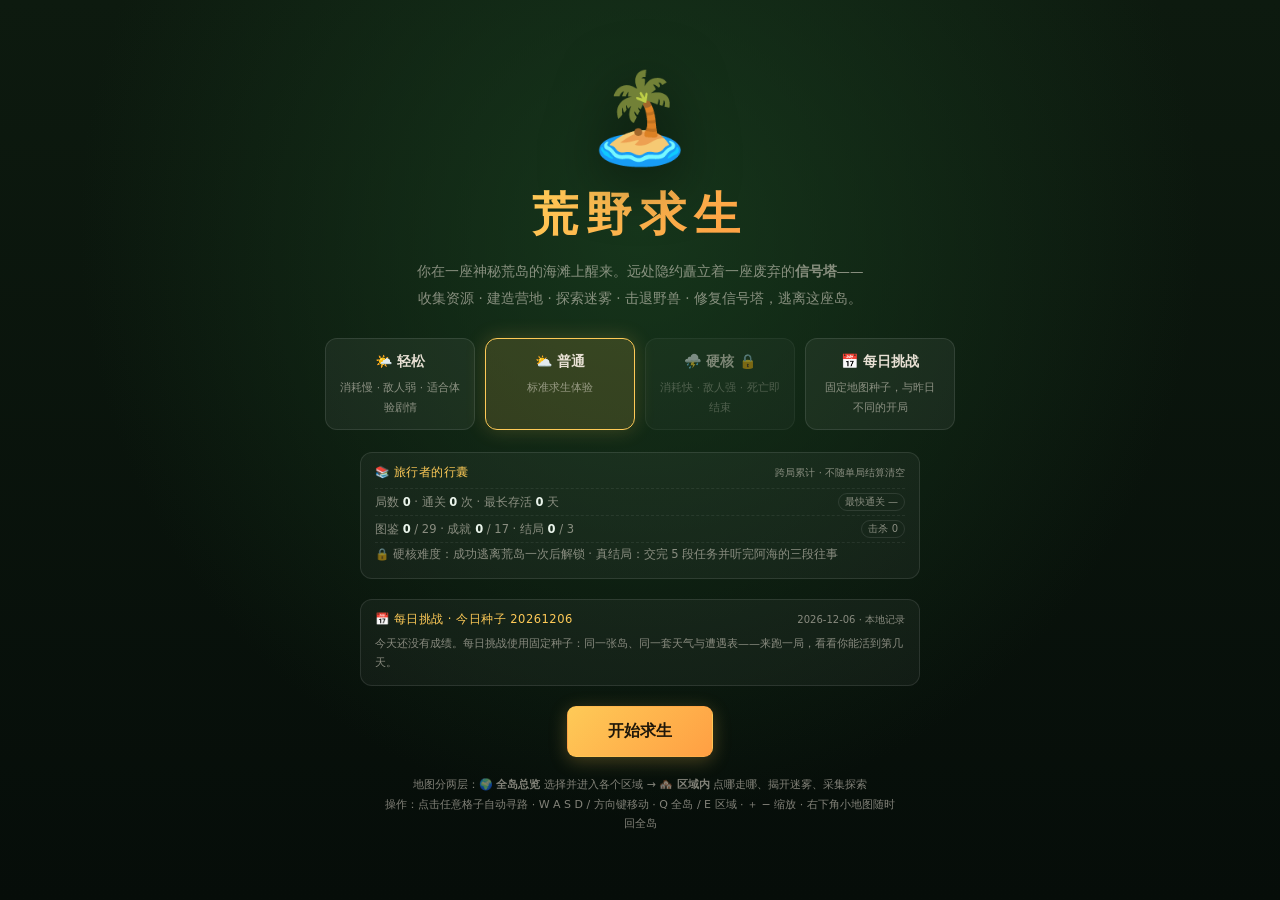
==== commit 324eeb8d: "feat(荒野求生): 重构时间经济、遭遇主动权，词条构筑与跨局元进度 玩家视角评审暴露的死结先修掉：吃/喝/睡/用药四个动作此前没有任何 UI 入口 （只有模拟器能直接调函数），第 2 段任务失败被" ====
--- a/src/main/resources/static/survival.html
+++ b/src/main/resources/static/survival.html
@@ -147,6 +147,8 @@
 .tile .you{position:absolute;bottom:2px;right:2px;width:17px;height:17px;border-radius:50%;background:#2ecc71;border:2px solid #fff;box-shadow:0 0 9px rgba(46,204,113,.95);display:flex;align-items:center;justify-content:center;font-size:10px;line-height:1;z-index:6;animation:herePulse 1.5s ease-in-out infinite}
 .tile.shop{border-color:#feca57 !important;box-shadow:0 0 0 2px rgba(254,202,87,.55), 0 0 14px rgba(254,202,87,.5) !important;z-index:3}
 .tile.shop::before{content:'⛺';position:absolute;top:1px;left:2px;font-size:12px;line-height:1;filter:drop-shadow(0 1px 2px rgba(0,0,0,.85));z-index:5}
+.tile.den{border-color:rgba(255,107,107,.7) !important;box-shadow:inset 0 0 14px rgba(255,71,87,.4)}
+.tile.den::before{content:'🩸';position:absolute;top:1px;left:2px;font-size:12px;line-height:1;filter:drop-shadow(0 1px 2px rgba(0,0,0,.85));z-index:5}
 .tile.richmark::after{content:'';position:absolute;top:3px;right:3px;width:0;height:0;border-left:9px solid transparent;border-top:9px solid #feca57;opacity:.85}
 .tipbar{
   display:flex;align-items:center;gap:10px;padding:8px 10px;margin-bottom:8px;border-radius:9px;
@@ -265,6 +267,8 @@
   position:fixed;inset:0;z-index:200;display:flex;flex-direction:column;align-items:center;justify-content:center;
   padding:24px;overflow-y:auto;
 }
+/* 战斗 / 结算必须压在弹窗之上：否则商店开着时遇袭，战斗界面被盖住点不动 */
+#fightScreen,#endingScreen{z-index:340}
 .screen.hidden{display:none}
 #startScreen{background:radial-gradient(ellipse at 50% 25%,rgba(26,64,32,.75) 0%,transparent 62%),linear-gradient(180deg,#0d1a0f,#060d09)}
 #fightScreen{background:radial-gradient(ellipse at 50% 25%,rgba(58,10,10,.8) 0%,transparent 62%),linear-gradient(180deg,#150808,#080303)}
@@ -411,6 +415,7 @@
     收集资源 · 建造营地 · 探索迷雾 · 击退野兽 · 修复信号塔，逃离这座岛。
   </p>
   <div class="diff-grid" id="diffGrid"></div>
+  <div class="daily-board" id="metaPanel"></div>
   <div class="daily-board" id="dailyBoard"></div>
   <div class="screen-actions">
     <button class="btn primary" id="btnNew" style="padding:14px 40px;font-size:16px">开始求生</button>
@@ -461,6 +466,7 @@
   <div class="hud-day">Day <span id="dayCount">1</span></div>
   <div class="hud-chips">
     <span class="chip" id="timeChip">☀️ 白天</span>
+    <span class="chip" id="apChip">⏳ 余 6 行动</span>
     <span class="chip" id="seasonChip">🌸 春季</span>
     <span class="chip" id="weatherChip">☀️ 晴天</span>
     <span class="chip" id="tempChip">🌡️ 37°C</span>
@@ -546,6 +552,7 @@
       </div>
       <div class="site-desc" id="siteDesc">你醒来时躺在一片温暖的海滩上。</div>
       <div class="act-row" id="siteActions"></div>
+      <div class="quick-tabs" id="quickTabs"></div>
     </div>
   </div>
 
@@ -685,6 +692,36 @@
    loot:{iron:8,silver:4,scale:2}, desc:'火山深处的远古存在，浑身流淌着岩浆。', tip:'蓄力与灼烧并行——备足药品再挑战。'}
 ];
 
+/* ---------------- 栖息地 ----------------
+   敌人不再全岛均匀刷：想打谁就得去谁家。遇敌池、巢穴标记、图鉴「去哪里找」共用这张表。 */
+var HABITAT = {
+  wolf:  ['forest','plain'],  snake:['swamp','forest'],
+  boar:  ['forest','plain'],  spider:['cave','swamp'],
+  bear:  ['mountain','cave'], lizard:['swamp','river'],
+  undead:['ruins'],          golem:['volcano']
+};
+ENEMIES.forEach(function(e){ e.habitat = HABITAT[e.id] || []; });
+function enemyById(id){ return ENEMIES.filter(function(e){ return e.id===id; })[0] || null; }
+function habitatNames(e){
+  return (e.habitat||[]).map(function(t){ return TERRAIN[t] ? TERRAIN[t].name : t; }).join(' / ');
+}
+/* 一种物资到底从哪来：地形采集 / 野兽掉落 / 商人出售。
+   生肉、皮革这类根本采不到，只能猎——这条隐性规则必须能在界面上查到。 */
+function resourceSources(item){
+  var terr = [], hunt = [], shop = false;
+  for(var k in TERRAIN){ if(TERRAIN[k].gather.indexOf(item)>=0) terr.push(TERRAIN[k].name); }
+  ENEMIES.forEach(function(e){ if(e.loot && e.loot[item]) hunt.push(e.name+'（'+habitatNames(e)+'）'); });
+  SHOP_STOCK.forEach(function(s){ if(s.item===item) shop = true; });
+  return {terrain:terr, hunt:hunt, shop:shop};
+}
+function sourceHint(item){
+  var s = resourceSources(item), a = [];
+  if(s.terrain.length) a.push('采集：'+s.terrain.join('/'));
+  if(s.hunt.length) a.push('猎杀：'+s.hunt.join('、'));
+  if(s.shop) a.push('商人出售');
+  return a.join('　·　');
+}
+
 /* ---------------- 状态效果 ---------------- */
 var STATUS_DEF = {
   poison:{name:'中毒', icon:'🧪', bad:1, desc:'每回合损失 3 点生命'},
@@ -699,7 +736,7 @@
 /* ---------------- 科技：基础 + 四条专精分支（只能选一条） ---------------- */
 var TECH_BASE = [
   {id:'stone', name:'石器使用', cost:0, detail:'解锁基础采集与制作'},
-  {id:'gatherEff', name:'高效采集', cost:10, detail:'采集冷却减半，每次采集额外 +1 产量'}
+  {id:'gatherEff', name:'高效采集', cost:10, detail:'每次采集额外 +1 产量，且采集少花 1 行动点'}
 ];
 var BRANCHES = {
   hunter:{name:'猎人', icon:'🏹', desc:'狩猎与远程，遇敌更强更富',
@@ -748,13 +785,13 @@
   {id:'r_cookMeat', name:'熟肉',   icon:'🍗', out:'cookedMeat', cost:{meat:1,wood:1}, food:42},
   {id:'r_soup',     name:'肉汤',   icon:'🍲', out:'cookedMeat', cost:{meat:1,water:1,herb:1}, food:50, rthirst:10, heal:12},
   {id:'r_tea',      name:'草药茶', icon:'🍵', out:'medicine',   cost:{herb:2,water:1}, heal:22, rthirst:8, needTech:'herb'},
-  {id:'r_dryMeat',  name:'晾晒肉干',icon:'🥓',out:'driedMeat',  cost:{meat:2}, out2:2, needBuild:'rack'}
+  {id:'r_dryMeat',  name:'晾晒肉干',icon:'🥓',out:'driedMeat',  cost:{meat:2}, needBuild:'rack'}
 ];
 
 /* ---------------- 套装 ---------------- */
 var SETS = [
   {name:'皮革套装', cost:{leather:3,fiber:2},  def:5,  desc:'防御 +5'},
-  {name:'猎人套装', cost:{leather:4,herb:3},   def:8,  desc:'防御 +8，采集 +1'},
+  {name:'猎人套装', cost:{leather:4,herb:3},   def:8, gather:1, desc:'防御 +8，采集 +1'},
   {name:'铁甲',     cost:{iron:5,leather:2},   def:12, desc:'防御 +12', needTech:'smelt'},
   {name:'远古铠甲', cost:{iron:8,leather:4,silver:3}, def:20, desc:'防御 +20', needTech:'smelt'}
 ];
@@ -790,7 +827,7 @@
    ]},
   {title:'🗺️ 前人遗物', desc:'一具白骨旁散落着生前的行囊。',
    choices:[
-     {text:'🎒 翻找行囊', fn:function(){ var n=rng(3,6); addRes('wood',n); addRes('fiber',n); if(Math.random()<.4) addRes('coin',rng(5,15));
+     {text:'🎒 翻找行囊', fn:function(){ var n=rng(3,6); addRes('wood',n); addRes('fiber',n); if(grnd()<.4) addRes('coin',rng(5,15));
        log('你从行囊里翻出了一些物资。','good'); }},
      {text:'⚰️ 让他安息 (-5 体力)', fn:function(){ G.energy-=5; G.health=Math.min(G.maxHealth,G.health+10); log('你埋葬了他，心里踏实了一些。','good'); }}
    ]},
@@ -805,7 +842,7 @@
    ]},
   {title:'🍄 可疑的蘑菇', desc:'一丛颜色鲜艳的蘑菇长在树根旁。',
    choices:[
-     {text:'🍄 吃掉它',   fn:function(){ if(Math.random()<.55){ G.health=Math.min(G.maxHealth,G.health+20); log('味道不错，你感觉好多了。','good'); }
+     {text:'🍄 吃掉它',   fn:function(){ if(grnd()<.55){ G.health=Math.min(G.maxHealth,G.health+20); log('味道不错，你感觉好多了。','good'); }
        else { G.health-=12; addStatus('poison',2); log('有毒！你中毒了。','bad'); } }},
      {text:'🚶 不予理会', fn:function(){ log('你不去碰它。','info'); }}
    ]},
@@ -819,11 +856,11 @@
    choices:[
      {text:'🎒 搜刮残骸（木材·纤维·金币）', fn:function(){
         addRes('wood',rng(3,6)); addRes('fiber',rng(2,4));
-        if(Math.random()<.5){ var c=rng(10,25); addRes('coin',c); }
+        if(grnd()<.5){ var c=rng(10,25); addRes('coin',c); }
         log('你从沉船上扒下了不少好东西。','good'); }},
      {text:'🌊 潜入船舱深处（高风险高回报）', fn:function(){
-        if(Math.random()<.5){ addRes('iron',rng(3,5)); addRes('coin',rng(25,45)); log('你在船舱深处找到了一箱补给！','good'); }
-        else { log('船舱深处有什么东西动了——','fight'); startFight(pick(enemyPool()), false); } }}
+        if(grnd()<.5){ addRes('iron',rng(3,5)); addRes('coin',rng(25,45)); log('你在船舱深处找到了一箱补给！','good'); }
+        else { log('船舱深处有什么东西动了——','fight'); startFight(rollEnemy(hereTerrain()), false); } }}
    ]},
   {title:'🖼️ 洞穴壁画', desc:'岩壁上画着奇怪的图案：一座高塔、一群人，还有一艘正在离去的船。',
    choices:[
@@ -866,19 +903,20 @@
   for(var i=0;i<EVENTS.length;i++) if(EVENTS[i].title===t) return EVENTS[i];
   return null;
 }
-/* 选下一个事件：45% 概率推进一条未完成的链，否则随机 */
+/* 选下一个事件：按概率优先推进一条未完成的链，否则随机。
+   返回 {evt, chain} —— 链条信息随事件一起下发，避免在共享的 EVENTS 对象上留脏状态 */
 function pickEvent(){
-  if(Math.random() < BAL.progress.chainEventChance){
+  if(grnd() < BAL.progress.chainEventChance){
     var open = [];
     for(var i=0;i<CHAINS.length;i++){ if((G.chains[CHAINS[i].id]||0) < CHAINS[i].steps.length) open.push(CHAINS[i]); }
     if(open.length){
-      var c = open[Math.floor(Math.random()*open.length)];
+      var c = open[Math.floor(grnd()*open.length)];
       var st = G.chains[c.id]||0;
       var e = eventByTitle(c.steps[st].t);
-      if(e){ e._chain = c; return e; }
+      if(e) return {evt:e, chain:c};
     }
   }
-  return pick(EVENTS);
+  return {evt:pick(EVENTS), chain:null};
 }
 function completeChain(c){
   if(!G.chainDone) G.chainDone = {};
@@ -901,13 +939,31 @@
   }, 300);
 }
 
-/* ---------------- 武器词条（每次升级随机获得） ---------------- */
+/* ---------------- 武器词条（多槽构筑：打造只填空槽，绝不覆盖旧词条） ---------------- */
 var AFFIXES = [
-  {id:'crit',  name:'锋利', desc:'暴击率 +8%'},
-  {id:'leech', name:'嗜血', desc:'攻击回复 20% 伤害'},
-  {id:'heavy', name:'沉重', desc:'伤害 +15%'},
-  {id:'swift', name:'迅捷', desc:'受击额外 +5 怒气'}
+  {id:'crit',  name:'锋利', desc:'暴击率 +8%，且暴击时额外积蓄怒气'},
+  {id:'leech', name:'嗜血', desc:'攻击回复 20% 伤害（猎人路线 +50% 回复量）'},
+  {id:'heavy', name:'沉重', desc:'伤害 +15%，对正在蓄力的敌人再 +30%'},
+  {id:'swift', name:'迅捷', desc:'受击额外 +5 怒气；怒气够放特殊时，下次攻击必定暴击'}
 ];
+/* 套装 × 专精路线 的协同：让「选哪条线」和「穿哪套」互相咬合，而不是各自加常数 */
+var SYNERGY = [
+  {set:'皮革套装', branch:'hunter', rage:6,  note:'猎人着轻皮：攻击/受击额外 +6 怒气'},
+  {set:'猎人套装', branch:'farmer', gather:1, note:'农夫穿猎装：每次采集额外 +1'},
+  {set:'铁甲',     branch:'smith',  atk:2,   note:'工匠着铁甲：攻击 +2'},
+  {set:'远古铠甲', branch:'healer', regen:3, note:'医者披远古铠：白天自然回血 +3'}
+];
+function hasAffix(id){
+  var a = G.affixes || [];
+  for(var i=0;i<a.length;i++) if(a[i] && a[i].id===id) return true;
+  return false;
+}
+function syn(){
+  var s = (G.equipSet>=0 && SETS[G.equipSet]) ? SETS[G.equipSet].name : null;
+  if(!s || !G.branch) return {};
+  for(var i=0;i<SYNERGY.length;i++) if(SYNERGY[i].set===s && SYNERGY[i].branch===G.branch) return SYNERGY[i];
+  return {};
+}
 
 /* ---------------- 灾变事件（每 7 天，前一天预警，均有应对选项） ---------------- */
 var CRISES = [
@@ -927,10 +983,8 @@
    desc:'一群饥饿的野兽循着血腥味朝营地逼近，眼睛在暗处发亮。',
    choices:[
      {text:'⚔️ 迎战头兽（胜利可获得战利品）', fn:function(){
-        var maxTier = clamp(Math.floor(G.day/BAL.progress.enemyTierDayDiv), 0, BAL.progress.enemyTierMax);
-        var pool = ENEMIES.filter(function(e){ return e.tier<=maxTier; });
         log('🐗 你握紧武器，迎着兽潮冲了上去！','fight');
-        startFight(pick(pool), true); }},
+        startFight(rollEnemy(hereTerrain()), true); }},
      {text:'🏃 放弃物资撤退（-20% 资源 -15 体力）', fn:function(){
         for(var k in G.res){ if(k!=='coin'&&G.res[k]>0){ G.res[k]-=Math.ceil(G.res[k]*0.2); } }
         G.energy=Math.max(0,G.energy-15);
@@ -992,7 +1046,7 @@
   {name:'豪华居所', desc:'岛上的宫殿，最大程度的保护。'}
 ];
 var SHELTER_COST = [
-  {wood:5,  stone:3},
+  {wood:5,  fiber:4},
   {wood:12, stone:8},
   {wood:20, stone:16},
   {wood:32, stone:26},
@@ -1038,25 +1092,30 @@
 
 /* =========================================================================
    数值平衡表 BAL
-   —— 所有「消耗 / 伤害 / 成长 / 节奏」类数值集中在这里，调参只改这一张表。
-   —— 表内默认值 = 外置前代码里的硬编码值，因此抽取后行为完全不变。
-   —— 蒙特卡洛脚本（tools/balance-sim.js）直接覆写本表做批量回归。
+   —— 所有「消耗 / 伤害 / 成长 / 节奏 / 行动耗时」类数值集中在这里，调参只改这一张表。
+   —— 无头模拟脚本（tools/sim.js）直接覆写本表做批量回归与参数扫描。
    ========================================================================= */
 var BAL = {
-  version: 1,
+  version: 2,
   time:{
-    tickMs:8000,      // 每个时段的真实时长（毫秒）
-    phases:3,         // 每天时段数：0 白天 / 1 夜晚 / 2 深夜（血月）
-    walkStepMs:120,   // 自动寻路每格步进间隔
+    phases:3,          // 每天时段数：0 白天 / 1 夜晚 / 2 深夜
+    apPerPhase:6,      // 推进一个时段需要的行动点（时间由行为驱动，不再走真实秒表）
+    walkStepMs:120,    // 自动寻路每格步进间隔（纯动画）
     minTemp:18, maxTemp:46, warmTemp:34, warmTurns:3
+  },
+  /* 行动的「时间价目表」——单位=行动点 AP，1 时段 = apPerPhase AP，1 天 = phases 时段。
+     吃饭/喝水/用药是即时反应，不占时间。 */
+  cost:{
+    move:1, moveUnknown:2, gather:2, explore:3, travel:6,
+    craft:3, build:6, cook:1, cookAll:3, trade:1, quest:2, hunt:3, wait:6
   },
   drain:{            // 每时段基础消耗
     hunger:3, thirst:4,
     shelterReliefPerLv:0.09,  // 每层庇护所减少的消耗比例
     warmMul:0.85,             // 「温暖」状态下的消耗系数
     energyNight:2,
-    tempBase:37, tempShelterPerLv:0.8, tempCampfire:5, tempColdEnv:-8,
-    coldThreshold:26, coldDmg:3,
+    tempBase:37, tempShelterPerLv:1.2, tempCampfire:5, tempColdEnv:-8,
+    coldThreshold:26, coldDmg:2,
     heatThreshold:42, heatThirst:5,
     starveDmg:5, thirstDmg:8,
     regenBase:3, regenPerShelterLv:2, regenFed:2, regenMinStat:35,
@@ -1067,14 +1126,15 @@
     energy:5, hunger:2, thirst:2,
     qtyMin:1, qtyMax:2, richBonus:2, effBonus:1,
     gather2Mul:2, fishingMul:1.5,
-    cd:2, cdEff:1, techPoint:1,
+    techPoint:1,
     mossChance:0.3, scaleChance:0.25
   },
   explore:{ energy:8, radius:2, techPoint:1, ambushMul:1.2 },
   move:{ costKnown:3, costUnknown:6, ambushMulUnknown:1.3 },
-  ambush:{ nightAdd:0.10, bloodAdd:0.30, campfireMul:0.7, trackingMul:0.7, min:0, max:0.8 },
+  ambush:{ nightAdd:0.10, bloodAdd:0.30, campfireMul:0.7, trackingMul:0.7, localWeight:2, min:0, max:0.8 },
   combat:{
-    critBase:0.12, critAffix:0.08, critMul:1.8,
+    critBase:0.12, critAffix:0.08, critMul:1.8, critRageBonus:15,
+    leechHunterMul:1.5, heavyChargeMul:1.3,
     dmgJitterMin:0.9, dmgJitterSpan:0.2,
     heavyAffixMul:1.15, leechRatio:0.2,
     ragePerAttack:12, ragePerCrit:18, ragePerDefend:10,
@@ -1109,7 +1169,8 @@
     armorFiberBase:3, armorFiberPerLv:2, armorLeatherDiv:2,
     forgeMul:1.5, chefMul:2, archCostMul:0.8,
     shelterEnergy:10, shelterMaxBase:3, shelterMaxArch:5,
-    batchCookLimit:8
+    batchCookLimit:8,
+    affixSlots:3, reforgeIron:2, reforgeCoin:15
   },
   economy:{ sellBase:6, sellFlat:4 },
   build:{ rainWater:2 },
@@ -1117,13 +1178,18 @@
 };
 
 /* ---------------- 工具 ---------------- */
-function rng(a,b){ return Math.floor(Math.random()*(b-a+1))+a; }
-function pick(arr){ return arr[Math.floor(Math.random()*arr.length)]; }
+/* 游戏随机流：默认 Math.random，开局/读档时由 seedRng() 换成可播种流，
+   使每日挑战的天气、遇敌、事件、暴击、掉落对所有玩家一致（纯表现层抖动不用它）。*/
+var _grnd = Math.random;
+function grnd(){ return _grnd(); }
+function seedRng(s){ _grnd = mulberry32(s>>>0); }
+function rng(a,b){ return Math.floor(grnd()*(b-a+1))+a; }
+function pick(arr){ return arr[Math.floor(grnd()*arr.length)]; }
 function clamp(v,lo,hi){ return Math.max(lo,Math.min(hi,v)); }
 function $(id){ return document.getElementById(id); }
 function weightedPick(table, rand){ // table: [[val,weight],...]
   var total=0, i; for(i=0;i<table.length;i++) total+=table[i][1];
-  var r=(rand?rand():Math.random())*total, acc=0;
+  var r=(rand?rand():grnd())*total, acc=0;
   for(i=0;i<table.length;i++){ acc+=table[i][1]; if(r<=acc) return table[i][0]; }
   return table[table.length-1][0];
 }
@@ -1151,10 +1217,12 @@
   var b = dailyBoard();
   return b[key||todayKey()] || [];
 }
-/* 排序规则：通关优先 → 天数越少越好 → 时间早的在前 */
+/* 排序规则：通关优先 → 通关用时越少越好 / 未通关活得越久越好 → 时间早的在前 */
 function dailySort(list){
   list.sort(function(a,b){
-    return (b.win?1:0)-(a.win?1:0) || a.day-b.day || (a.ts||0)-(b.ts||0);
+    if(!!a.win !== !!b.win) return a.win ? -1 : 1;
+    var dd = a.win ? (a.day-b.day) : (b.day-a.day);
+    return dd || ((a.ts||0)-(b.ts||0));
   });
   return list;
 }
@@ -1174,7 +1242,7 @@
   var list = dailyList();
   var head = '<div class="db-title">📅 每日挑战 · 今日种子 '+seed+'<small>'+todayKey()+' · 本地记录</small></div>';
   if(!list.length){
-    box.innerHTML = head + '<div class="db-empty">今天还没有成绩。每日挑战使用固定地图种子，全世界的玩家拿到的是同一张岛——来跑一局，看看你能活到第几天。</div>';
+    box.innerHTML = head + '<div class="db-empty">今天还没有成绩。每日挑战使用固定种子：同一张岛、同一套天气与遭遇表——来跑一局，看看你能活到第几天。</div>';
     return;
   }
   var rows = list.slice(0,5).map(function(r, i){
@@ -1189,6 +1257,37 @@
   box.innerHTML = head + rows;
 }
 
+/* ---------------- 跨局元进度（单局存档会被清，这个不会） ---------------- */
+var META_KEY = 'wildsurvive_meta_v1';
+function metaGet(){
+  try{ var m = JSON.parse(localStorage.getItem(META_KEY)||'{}'); return (m && typeof m==='object') ? m : {}; }
+  catch(e){ return {}; }
+}
+function metaSet(m){ try{ localStorage.setItem(META_KEY, JSON.stringify(m)); }catch(e){} }
+function metaMerge(res){
+  var m = metaGet();
+  m.runs = (m.runs||0) + 1;
+  if(res.win){ m.wins = (m.wins||0)+1; m.escaped = true; if(!m.bestWinDay || res.day < m.bestWinDay) m.bestWinDay = res.day; }
+  m.bestDays = Math.max(m.bestDays||0, res.day);
+  m.totalKills = (m.totalKills||0) + (res.kills||0);
+  m.totalElite = (m.totalElite||0) + (res.elite||0);
+  m.codex = m.codex || {res:{}, enemy:{}};
+  for(var k in ((G.codex||{}).res||{})) m.codex.res[k] = 1;
+  for(var e in ((G.codex||{}).enemy||{})) m.codex.enemy[e] = 1;
+  m.achv = m.achv || {};
+  for(var a in (G.achv||{})) m.achv[a] = 1;
+  m.chains = m.chains || {};
+  for(var c in (G.chainDone||{})) m.chains[c] = 1;
+  if(res.win && res.kind){ m.endings = m.endings || {}; m.endings[res.kind] = 1; }
+  if(res.rating){ m.ratings = m.ratings || {}; m.ratings[res.rating] = (m.ratings[res.rating]||0)+1; }
+  metaSet(m);
+  return m;
+}
+function codexTotal(){ var m = metaGet(), c = m.codex||{}; return Object.keys(c.res||{}).length + Object.keys(c.enemy||{}).length; }
+function achvTotal(){ return Object.keys((metaGet().achv)||{}).length; }
+function endingsTotal(){ return Object.keys((metaGet().endings)||{}).length; }
+function hardUnlocked(){ return !!metaGet().escaped; }
+
 function initGame(diffKey, seed){
   var diff = DIFFICULTY[diffKey] ? diffKey : 'normal';
   G = {
@@ -1198,23 +1297,24 @@
     health: 100, maxHealth: 100, hunger: 100, thirst: 100, energy: 100,
     attack: 10, weaponLevel: 0, armorLevel: 0, equipSet: -1, defense: 0,
     shelterLevel: 0, techPoints: 0, tech: {stone:true}, branch: null,
-    res: {}, spoil: {meat:0, fish:0},
+    res: {}, spoilQ: {},
     build: {storage:0, rack:0, rain:0, campfire:0, fence:0},
     cur: 'beach', zones: {}, unlocked: {beach:true, forest:true, camp:true}, entered: {},
     view: 'world', zoom: 1, panX: 0, panY: 0,
     status: [],
     quest: {idx:0, prog:0, done:false},
-    stats: {kills:0, killsBy:{}, crafted:0, cooked:0, gathered:0, steps:0, fought:{}, shops:0, events:0},
+    stats: {kills:0, killsBy:{}, crafted:0, cooked:0, gathered:0, spoiled:0, steps:0, fought:{}, shops:0, events:0},
     achv: {}, codex: {res:{}, enemy:{}}, shopBuy: {},
     bloodWarn: false, ending: false,
     rage: 0, crisisPending: false, envMod: null, zoneCleared: 0, lastCrisis: null,
     tut: true, pendingCrisis: null,
-    affix: null, affinity: 0, lore: {}, eliteKills: 0,
+    affixes: [], affinity: 0, lore: {}, eliteKills: 0,
     chains: {A:0, B:0, C:0}, chainDone: {},
-    tw: 0, tday: 1, tseason: 0, tweather: 0,
     log: [],
-    fight: null, gatherCd: 0
+    ap: 0, ambushPhase: false,
+    fight: null
   };
+  seedRng(G.seed);
   var st = DIFFICULTY[diff].start;
   for(var k in st) G.res[k] = st[k];
   G.zones.beach = makeZone('beach');
@@ -1412,6 +1512,13 @@
   for(i=0;i<arr.length;i++) arr[i] = (arr[i]-mn)/span;
   return arr;
 }
+/* 本区域主地形上常驻的最强猎手——用来生成巢穴 */
+function denEnemyFor(terrain){
+  var pool = ENEMIES.filter(function(e){ return (e.habitat||[]).indexOf(terrain) >= 0; });
+  if(!pool.length) return null;
+  pool.sort(function(a,b){ return b.tier - a.tier; });
+  return pool[0];
+}
 function makeZone(rid){
   var R = REGION_BY_ID[rid];
   var seed = (hashStr(rid) ^ (G.seed||0)) >>> 0;
@@ -1444,6 +1551,17 @@
     var si = Math.floor(rnd()*tiles.length);
     if(si !== z.poiIdx) z.shopIdx = si;
   }
+  // 巢穴：本区最凶的猎手常驻，给玩家一个「我主动去打」的固定坐标
+  var den = R.poi ? null : denEnemyFor(R.terrain);
+  if(den){
+    var di, tries = 0;
+    do { di = Math.floor(rnd()*tiles.length); tries++; }
+    while(tries < 40 && (di === z.poiIdx || di === z.shopIdx ||
+           tiles[di].t === 'camp' || tiles[di].t === 'tower'));
+    if(di !== z.poiIdx && di !== z.shopIdx && tiles[di].t!=='camp' && tiles[di].t!=='tower'){
+      z.denIdx = di; z.denId = den.id;
+    }
+  }
   return z;
 }
 function curZone(){ return G.zones[G.cur]; }
@@ -1501,7 +1619,7 @@
     log('↩️ 你回到了'+R.name+'。','info');
   }
   G.view = 'zone';
-  updateUI();
+  advance(BAL.cost.travel);
 }
 function showWorld(){
   if(G.fight||G.ending) return;
@@ -1530,18 +1648,44 @@
 }
 function isOverweight(){ return weightOf() >= capacity(); }
 
+/* ---------------- 腐坏：按批次 FIFO ----------------
+   旧实现每次入包都把整堆的剩余天数重置满，等于「每隔三天捡一条鱼，生鲜永远不坏」。
+   现在每个批次自带剩余天数，消耗时优先消耗最旧的一批。 */
+function spoilBatches(item){
+  if(!G.spoilQ) G.spoilQ = {};
+  if(!G.spoilQ[item]) G.spoilQ[item] = [];
+  return G.spoilQ[item];
+}
+function spoilAge(item){                         // 最早一批还剩几天
+  var R = RESOURCES[item];
+  if(!R || !R.perish) return 0;
+  var q = spoilBatches(item);
+  return q.length ? q[0].d : R.perish;
+}
+function syncSpoil(item){                        // 批次总量对齐到实际持有量
+  var R = RESOURCES[item]; if(!R || !R.perish) return;
+  var q = spoilBatches(item), have = Math.max(0, G.res[item]||0), sum = 0;
+  q.forEach(function(b){ sum += b.n; });
+  while(sum > have && q.length){
+    var over = sum - have, f = q[0];
+    if(f.n <= over){ sum -= f.n; q.shift(); }
+    else { f.n -= over; sum = have; }
+  }
+  if(sum < have) q.push({n:have-sum, d:R.perish});
+}
+/* 负重允许的前提下，该物资现在还能装下几件 */
+function fitCount(item, n){
+  var R = RESOURCES[item]; if(!R || n<=0) return 0;
+  if(R.w<=0) return n;
+  return Math.max(0, Math.min(n, Math.floor((capacity()-weightOf()) / R.w + 1e-6)));
+}
+
 function addRes(item, n){
   if(!RESOURCES[item] || n<=0) return 0;
-  var w = RESOURCES[item].w;
-  var added = n;
-  if(w>0){
-    var room = capacity() - weightOf();
-    var can = Math.floor(room / w + 1e-6);
-    added = Math.max(0, Math.min(n, can));
-  }
+  var added = fitCount(item, n);
   if(added<=0){ warnOnce('背包已满，无法携带更多'+RESOURCES[item].name+'！'); return 0; }
   G.res[item] = (G.res[item]||0) + added;
-  if(RESOURCES[item].perish) G.spoil[item] = RESOURCES[item].perish;
+  if(RESOURCES[item].perish) spoilBatches(item).push({n:added, d:RESOURCES[item].perish});
   codexUnlock('res', item);
   return added;
 }
@@ -1571,7 +1715,7 @@
 function hasStatus(name){ return G.status.some(function(s){ return s.name===name; }); }
 
 /* ---------------- 存档 ---------------- */
-var SAVE_KEY = 'wildsurvive_v2';
+var SAVE_KEY = 'wildsurvive_v3';
 function saveGame(silent){
   try{
     localStorage.setItem(SAVE_KEY, JSON.stringify(G));
@@ -1579,18 +1723,25 @@
     return true;
   }catch(e){ if(!silent) toast('保存失败：存储空间不可用'); return false; }
 }
-function hasSave(){
-  try{ return !!localStorage.getItem(SAVE_KEY); }catch(e){ return false; }
-}
-function loadSave(){
+/* 存档必须是「还在打」的局：已结算的档读回来只会得到一个点不动的死局 */
+function savePayload(){
   try{
     var raw = localStorage.getItem(SAVE_KEY);
-    if(!raw) return false;
+    if(!raw) return null;
     var d = JSON.parse(raw);
-    if(!d || !d.zones) return false;
+    if(!d || !d.zones) return null;
+    if(d.ending || d.endingDone) return null;
+    return d;
+  }catch(e){ return null; }
+}
+function hasSave(){ return !!savePayload(); }
+function loadSave(){
+  var d = savePayload();
+  if(!d) return false;
+  try{
     G = d;
     if(!G.status) G.status=[];
-    if(!G.spoil) G.spoil={meat:0,fish:0};
+    if(!G.spoilQ) G.spoilQ={};
     if(!G.tech) G.tech={stone:true};
     if(!G.unlocked) G.unlocked={beach:true,forest:true,camp:true};
     if(!G.entered) G.entered={};
@@ -1602,34 +1753,53 @@
     if(typeof G.rage!=='number') G.rage = 0;
     if(typeof G.zoneCleared!=='number') G.zoneCleared = 0;
     if(typeof G.tut!=='boolean') G.tut = true;
-    if(!G.affix) G.affix = null;
+    if(!G.affixes) G.affixes = G.affix ? [G.affix] : [];
+    if(G.affixes.length > BAL.craft.affixSlots) G.affixes = G.affixes.slice(0, BAL.craft.affixSlots);
+    delete G.affix;
     if(typeof G.affinity!=='number') G.affinity = 0;
     if(!G.lore) G.lore = {};
     if(typeof G.eliteKills!=='number') G.eliteKills = 0;
     if(!G.chains) G.chains = {A:0,B:0,C:0};
     CHAINS.forEach(function(c){ if(typeof G.chains[c.id]!=='number') G.chains[c.id]=0; });
     if(!G.chainDone) G.chainDone = {};
+    if(!G.stats) G.stats = {kills:0, killsBy:{}, crafted:0, cooked:0, gathered:0, steps:0, fought:{}, shops:0, events:0};
+    seedRng((G.seed ^ hashStr('r'+G.day+'.'+G.timeOfDay)) >>> 0);
     return true;
   }catch(e){ return false; }
 }
 function clearSave(){ try{ localStorage.removeItem(SAVE_KEY); }catch(e){} }
 
-/* ---------------- 时间流转 ---------------- */
-function gameTick(){
-  if(G.ending) return;
-  if(G.fight) return;
+/* ---------------- 时间流转：由玩家行为推进，不再走真实秒表 ----------------
+   旧实现是 setInterval 每 8 秒强制走一格，而玩家做任何事都不花时间——
+   于是「唯一的成本是等」，资源却全都无限可再生。现在时间按行动点(AP)结算。 */
+function isBloodMoonNight(){ return G.timeOfDay === BAL.time.phases-1 && G.day % BAL.progress.bloodMoonEvery === 0; }
+function stepPhase(){
+  if(G.ending) return false;
+  if(G.fight) return false;
+  G.ambushPhase = false;
   G.timeOfDay++;
-  if(G.timeOfDay > 2){ newDay(); }
+  if(G.timeOfDay >= BAL.time.phases){ newDay(); }
   else if(G.timeOfDay === 1){ log('🌙 夜幕降临，视野变差，野兽开始活动。','warn'); }
-  if(G.timeOfDay === 2 && G.day % BAL.progress.bloodMoonEvery === 0){ triggerBloodMoon(); return; }
+  if(isBloodMoonNight()){ triggerBloodMoon(); return false; }
   if(G.crisisPending && !G.fight){ G.crisisPending = false; triggerCrisis(); }
   drainTick();
-  if(Math.random() < BAL.progress.eventChance) triggerEvent();
+  if(grnd() < BAL.progress.eventChance) triggerEvent();
   clampAll();
-  if(G.health<=0){ gameOver(false,'力竭而亡'); return; }
-  if(G.gatherCd>0) G.gatherCd--;
+  if(G.health<=0){ gameOver(false,'力竭而亡'); return false; }
   G.status = G.status.filter(function(s){ s.turns--; return s.turns>0; });
-  updateUI();
+  return true;
+}
+/* 手动跳过一个时段（扎营等待 / 模拟器推进） */
+function gameTick(){ G.ap = 0; stepPhase(); advance(); }
+/* 花掉若干行动点；攒满一个时段就推进时间，遇到战斗/弹窗/结局即中断 */
+function spendTime(ap){
+  if(!ap || ap<=0 || G.ending || G.fight) return;
+  G.ap = (G.ap||0) + ap;
+  var AP = BAL.time.apPerPhase, guard = 0;
+  while(G.ap >= AP && guard++ < BAL.time.phases*4){
+    G.ap -= AP;
+    if(!stepPhase()){ G.ap = 0; break; }
+  }
 }
 
 function newDay(){
@@ -1638,7 +1808,13 @@
   G.stats.daysSurvived = G.day;
   if(G.day % BAL.progress.seasonEvery === 0){
     G.season = (G.season+1)%4;
-    log('季节变更为'+SEASONS[G.season].name+'！','event');
+    var S = SEASONS[G.season];
+    log('季节变更为'+S.name+'！','event');
+    if(G.season===3) log('❄️ 入冬了：体温会掉到 '+(BAL.drain.tempBase+S.tempMod)+'°C 左右，低于 '+BAL.drain.coldThreshold+'°C 每时段扣 '+BAL.drain.coldDmg+' 生命——点篝火（+5°C）或把庇护所升上去再出门。','bad');
+    if(G.season===1) log('☀️ 入夏了：消耗加快、正午容易中暑，多备清水。','warn');
+  }
+  if((G.day+1) % BAL.progress.seasonEvery === 0 && SEASONS[(G.season+1)%4].tempMod <= -15){
+    log('🍂 天气正在转冷，冬天明天就到——先把篝火和庇护所准备好。','warn');
   }
   G.weather = rng(0, WEATHERS.length-1);
   // 血月预警
@@ -1652,16 +1828,18 @@
   if(G.envMod){ G.envMod.days--; if(G.envMod.days<=0){ G.envMod=null; log('天气恢复了正常。','info'); } }
   // 雨水收集器
   if(G.build.rain){ var got = addRes('water', BAL.build.rainWater); if(got>0) log('🛢️ 雨水收集器收集到 '+got+' 份清水。','good'); }
-  // 食物腐坏
+  // 食物腐坏（按批次，旧货先坏）
   if(!G.tech.preserve){
     ['meat','fish'].forEach(function(it){
-      if((G.res[it]||0) > 0){
-        G.spoil[it] = (G.spoil[it]||RESOURCES[it].perish) - 1;
-        if(G.spoil[it] <= 0){
-          var n = G.res[it]; G.res[it] = 0; G.spoil[it] = 0;
-          addRes('rotten', n);
-          log('🤢 '+n+' 份'+RESOURCES[it].name+'腐坏了。','bad');
-        }
+      syncSpoil(it);
+      var q = spoilBatches(it), gone = 0;
+      q.forEach(function(b){ b.d--; });
+      while(q.length && q[0].d <= 0){ gone += q[0].n; q.shift(); }
+      if(gone>0){
+        G.res[it] = Math.max(0, (G.res[it]||0) - gone);
+        G.stats.spoiled = (G.stats.spoiled||0) + gone;
+        addRes('rotten', gone);
+        log('🤢 '+gone+' 份'+RESOURCES[it].name+'腐坏了。','bad');
       }
     });
   }
@@ -1697,7 +1875,7 @@
   if(G.thirst<=0){ G.thirst=0; G.health-=D.thirstDmg; log('💧 你严重脱水。','bad'); }
   // 恢复：白天吃饱喝足会自然回血，庇护所等级越高恢复越快
   if(G.timeOfDay===0 && G.hunger>D.regenMinStat && G.thirst>D.regenMinStat){
-    var regen = D.regenBase + G.shelterLevel*D.regenPerShelterLv;
+    var regen = D.regenBase + G.shelterLevel*D.regenPerShelterLv + (syn().regen||0);
     if(hasStatus('fed')) regen += D.regenFed;
     G.health = Math.min(G.maxHealth, G.health + regen);
   }
@@ -1725,7 +1903,8 @@
   toast('区域探索完成：+5 科技点');
   sfx('achv');
 }
-function advance(){
+function advance(ap){
+  if(ap) spendTime(ap);
   clampAll();
   if(G.health<=0){ gameOver(false,'力竭而亡'); return false; }
   checkZoneCleared();
@@ -1736,13 +1915,45 @@
 
 /* ---------------- 血月 ---------------- */
 function triggerBloodMoon(){
-  G.timeOfDay = 2;
+  G.timeOfDay = BAL.time.phases-1;
   G.bloodWarn = false;
-  var maxTier = clamp(Math.floor(G.day/BAL.progress.enemyTierDayDiv) + BAL.progress.bloodMoonTierBonus, 0, BAL.progress.enemyTierMax);
-  var pool = ENEMIES.filter(function(e){ return e.tier <= maxTier; });
-  var e = pick(pool);
+  var e = rollEnemy(hereTerrain(), Math.floor(G.day/BAL.progress.enemyTierDayDiv) + BAL.progress.bloodMoonTierBonus);
   log('🌑 血月升起，'+e.name+'循着血腥味找上门来！','fight');
   startFight(e, true);
+}
+
+/* ---------------- 事件 / 灾变弹窗：排队呈现 ----------------
+   两者共用同一个 #eventModal。原先后触发的会直接改写前一个的文案与按钮，
+   玩家会莫名丢掉一次选择权。这里统一入队，灾变优先（它有 7 天节奏和更重的后果）。*/
+var _modalCur = null, _modalQ = [];
+function queueModal(entry){
+  if(entry.kind === 'crisis') _modalQ.unshift(entry); else _modalQ.push(entry);
+  if(!_modalCur) nextModal();
+}
+function nextModal(){
+  _modalCur = _modalQ.shift() || null;
+  if(!_modalCur){ $('eventModal').classList.add('hidden'); return; }
+  renderModal();
+}
+function renderModal(){
+  var m = _modalCur, isCrisis = m.kind === 'crisis';
+  $('eventTitle').textContent = isCrisis ? (m.data.icon+' 灾变 · '+m.data.name) : m.data.title;
+  $('eventDesc').textContent = m.data.desc +
+    (isCrisis ? ('\n\n（灾变每 '+BAL.progress.crisisEvery+' 天发生一次，提前做好准备可以几乎无伤度过。）') : '');
+  var box = $('eventChoices'); box.innerHTML = '';
+  m.data.choices.forEach(function(ch){
+    var b = document.createElement('button');
+    b.className = 'choice'; b.textContent = ch.text;
+    if(ch.cond && !ch.cond()){ b.style.opacity='.45'; b.textContent = ch.text+'（条件不足）'; b.onclick = function(){ toast('条件不足'); }; }
+    else b.onclick = function(){ answerModal(m, ch); };
+    box.appendChild(b);
+  });
+  $('eventModal').classList.remove('hidden');
+}
+function answerModal(m, ch){
+  if(_modalCur !== m) return;   // 队列已推进，忽略过期点击
+  nextModal();
+  if(m.kind === 'crisis') resolveCrisis(m.data, ch); else resolveEvent(m, ch);
 }
 
 /* ---------------- 灾变 ---------------- */
@@ -1751,22 +1962,10 @@
   var c = pick(pool);
   G.lastCrisis = c.id;
   G.pendingCrisis = c;
-  $('eventTitle').textContent = c.icon+' 灾变 · '+c.name;
-  $('eventDesc').textContent = c.desc + '\n\n（灾变每 7 天发生一次，提前做好准备可以几乎无伤度过。）';
-  var box = $('eventChoices'); box.innerHTML = '';
-  c.choices.forEach(function(ch){
-    var b = document.createElement('button');
-    b.className = 'choice';
-    b.textContent = ch.text;
-    if(ch.cond && !ch.cond()){ b.style.opacity='.45'; b.textContent = ch.text+'（条件不足）'; b.onclick = function(){ toast('条件不足'); }; }
-    else b.onclick = function(){ resolveCrisis(ch); };
-    box.appendChild(b);
-  });
-  $('eventModal').classList.remove('hidden');
+  queueModal({kind:'crisis', data:c});
   sfx('hurt'); shake();
 }
-function resolveCrisis(ch){
-  $('eventModal').classList.add('hidden');
+function resolveCrisis(c, ch){
   G.pendingCrisis = null;
   try{ ch.fn(); }catch(e){}
   clampAll(); checkAchievements();
@@ -1778,9 +1977,7 @@
 function gameOver(win, reason){
   if(G.ending) return;
   G.ending = true;
-  if(window._tick) clearInterval(window._tick);
-  if(win){ clearSave(); }
-  else { saveGame(true); }
+  clearSave();
   showEnding(win, reason);
 }
 
@@ -1791,7 +1988,7 @@
 var QUESTS = [
   {id:'q1', name:'渔夫的请求', need:3, item:'meat',  desc:'阿海想腌些鱼饵，需要 3 块生肉。', reward:{coin:25, res:{medicine:1}}},
   {id:'q2', name:'修补渔网',   need:6, item:'fiber', desc:'阿海的渔网破了，需要 6 份纤维。', reward:{coin:35, res:{wood:20, water:3}}},
-  {id:'q3', name:'除掉威胁',   kill:'bear', need:1,   desc:'营地附近有一头棕熊，阿海不敢出门。', reward:{coin:60, res:{iron:6, medicine:2}}},
+  {id:'q3', name:'除掉威胁',   kill:'bear', need:1,   desc:'营地附近有一头棕熊，阿海不敢出门。棕熊住在山地与洞穴——摸到 🩸 巢穴格可以主动把它拖出来。', reward:{coin:60, res:{iron:6, medicine:2}}},
   {id:'q4', name:'遗迹石板',   need:2, item:'relic', desc:'阿海见过遗迹里的石板，上面刻着信号塔的图纸。', reward:{coin:80, res:{copper:8, iron:4}}},
   {id:'q5', name:'修复信号塔', tower:true,           desc:'带齐材料修复信号塔，逃离这座荒岛！', reward:{}}
 ];
@@ -1833,22 +2030,39 @@
 }
 
 /* ---------------- 行动：探索与移动 ---------------- */
-function enemyPool(){
-  var maxTier = clamp(Math.floor(G.day/BAL.progress.enemyTierDayDiv), 0, BAL.progress.enemyTierMax);
+function enemyPool(tierOverride){
+  var maxTier = clamp(tierOverride!=null ? tierOverride : Math.floor(G.day/BAL.progress.enemyTierDayDiv),
+                      0, BAL.progress.enemyTierMax);
   return ENEMIES.filter(function(e){ return e.tier <= maxTier; });
 }
+/* 栖息地是「权重」而不是「闸门」：本地住户出现概率更高，但别让只住一两种怪的区域
+   变成每走一步都撞同一号怪物的绞肉机。想稳定挑战某一号怪，去敲它的巢穴。 */
+function rollEnemy(terrain, tierOverride){
+  var pool = enemyPool(tierOverride);
+  if(!terrain || !pool.length) return pick(pool);
+  var table = [], hasLocal = false, W = BAL.ambush.localWeight;
+  pool.forEach(function(e){
+    var local = (e.habitat||[]).indexOf(terrain) >= 0;
+    if(local) hasLocal = true;
+    table.push([e, local ? W : 1]);
+  });
+  return hasLocal ? weightedPick(table, grnd) : pick(pool);
+}
+function hereTerrain(){ var t = hereTile(); return t ? t.t : null; }
 function ambushChance(){
-  var t = TERRAIN[hereTile().t];
+  var t = TERRAIN[hereTile().t], A = BAL.ambush;
   var c = (t.ambush||0) + (WEATHERS[G.weather].ambush||0);
-  if(G.timeOfDay===1) c += 0.10;
-  if(G.timeOfDay===2) c += 0.30;
-  if(G.timeOfDay===1 && G.build.campfire) c *= 0.7;
-  if(G.tech.tracking) c *= 0.7;
-  return clamp(c, 0, 0.8);
+  if(G.timeOfDay===1) c += A.nightAdd;
+  if(G.timeOfDay>=2) c += A.bloodAdd;
+  if(G.timeOfDay===1 && G.build.campfire) c *= A.campfireMul;
+  if(G.tech.tracking) c *= A.trackingMul;
+  return clamp(c, A.min, A.max);
 }
 function tryAmbush(mult){
-  if(Math.random() < ambushChance()*(mult||1)){
-    var e = pick(enemyPool());
+  if(G.ambushPhase) return false;                 // 本时段已经挨过一次伏击了
+  if(grnd() < ambushChance()*(mult||1)){
+    G.ambushPhase = true;
+    var e = rollEnemy(hereTerrain());
     log('👀 '+e.name+'从暗处扑了出来！','fight');
     startFight(e, false);
     return true;
@@ -1866,7 +2080,7 @@
   if(n>0) log('🔭 你揭开了周围 '+n+' 格未知区域。','good');
   else log('这一带已经被你探索过了。','info');
   G.techPoints += BAL.explore.techPoint;
-  if(!tryAmbush(BAL.explore.ambushMul)) advance(); else updateUI();
+  if(!tryAmbush(BAL.explore.ambushMul)) advance(BAL.cost.explore); else updateUI();
 }
 
 function moveTo(x,y){
@@ -1885,7 +2099,13 @@
   if(unknown) log('🧭 你向未知地带推进到'+TERRAIN[t.t].name+'，揭开 '+n+' 格迷雾。','info');
   else if(n>0) log('🗺️ 前进到'+TERRAIN[t.t].name+'，揭开 '+n+' 格迷雾。','info');
   else log('🗺️ 来到'+TERRAIN[t.t].name+'。','info');
-  if(!tryAmbush(unknown?1.3:1)) advance(); else updateUI();
+  // 已探明的地带不再埋伏；只有踏入未知格才有风险
+  if(unknown){
+    if(tryAmbush(BAL.move.ambushMulUnknown)) updateUI();
+    else advance(BAL.cost.moveUnknown);
+  } else {
+    advance(BAL.cost.move);
+  }
 }
 
 /* ---------------- 区域内寻路：点哪走哪 ---------------- */
@@ -1945,7 +2165,7 @@
   _walking = true;
   var i = 0;
   (function step(){
-    if(G.fight || G.ending || G.view!=='zone'){ _walking=false; return; }
+    if(G.fight || G.ending || G.view!=='zone' || _modalCur){ _walking=false; return; }
     if(i >= path.length){ _walking=false; updateUI(); return; }
     var idx = path[i++], x = idx % z.w, y = Math.floor(idx / z.w);
     var tt = tileAt(x,y);
@@ -1961,8 +2181,6 @@
 function doGather(item){
   if(G.fight||G.ending) return;
   if(G.energy < BAL.gather.energy){ toast('体力不足'); return; }
-  if(G.gatherCd>0){ toast('刚采集过，喘口气吧'); return; }
-  if(isOverweight()){ toast('背包已满，先处理一些物资'); return; }
   var tile = hereTile();
   var A = BAL.gather;
   var qty = rng(A.qtyMin, A.qtyMax);
@@ -1970,12 +2188,16 @@
   if(G.tech.gatherEff) qty += A.effBonus;
   if(item==='fish' && G.tech.fishing) qty = Math.ceil(qty*A.fishingMul);
   if(tile.node==='rich') qty += A.richBonus;
+  if(G.equipSet>=0 && SETS[G.equipSet] && SETS[G.equipSet].gather) qty += SETS[G.equipSet].gather;
+  qty += (syn().gather||0);
+  // 先确认至少装得下 1 件，否则这一下纯粹是白烧体力
+  if(fitCount(item, qty) <= 0){ toast('背包放不下 '+RESOURCES[item].name+' 了，先处理一些物资'); return; }
   // 夜间稀有：沼泽出荧光苔，火山出夜鳞
-  if(G.timeOfDay>=1 && tile.t==='swamp' && Math.random()<A.mossChance) { addRes('moss',1); log('✨ 你在夜色中发现了发光的苔藓。','good'); }
-  if(G.timeOfDay===2 && tile.t==='volcano' && Math.random()<A.scaleChance) { addRes('scale',1); log('🐉 月光下捡到一片夜鳞。','good'); }
+  if(G.timeOfDay>=1 && tile.t==='swamp' && grnd()<A.mossChance) { addRes('moss',1); log('✨ 你在夜色中发现了发光的苔藓。','good'); }
+  if(G.timeOfDay===2 && tile.t==='volcano' && grnd()<A.scaleChance) { addRes('scale',1); log('🐉 月光下捡到一片夜鳞。','good'); }
   G.energy -= A.energy; G.hunger -= A.hunger; G.thirst -= A.thirst;
   var got = addRes(item, qty);
-  G.techPoints += A.techPoint; G.gatherCd = G.tech.gatherEff ? A.cdEff : A.cd; G.stats.gathered += got;
+  G.techPoints += A.techPoint; G.stats.gathered += got;
   if(got>0) log('采集了 '+got+' 个'+RESOURCES[item].name,'good');
   if(item==='relic' && !G.lore.relicFound){
     G.lore.relicFound = true;
@@ -1989,7 +2211,7 @@
   }
   closeGather();
   checkAchievements();
-  advance();
+  advance(BAL.cost.gather - (G.tech.gatherEff ? 1 : 0));
 }
 
 function dryFood(){
@@ -2002,10 +2224,11 @@
   if(n<=0){ toast('没有可晾晒的生肉或鲜鱼'); return; }
   var out = Math.max(1, Math.round(n*1)); // 1 生肉 -> 1 肉干
   addRes('driedMeat', out);
-  G.spoil.meat = 0; G.spoil.fish = 0;
+  G.res.meat = 0; G.res.fish = 0;
+  if(G.spoilQ){ G.spoilQ.meat = []; G.spoilQ.fish = []; }
   log('🪜 晾晒了 '+n+' 份生鲜，得到 '+out+' 份肉干（不会腐坏）。','good');
   checkAchievements();
-  advance();
+  advance(BAL.cost.craft);
 }
 
 function doEat(){
@@ -2040,15 +2263,26 @@
 
 function doRest(){
   if(G.fight||G.ending) return;
-  if(G.energy>=100){ toast('精力充沛，不需要休息'); return; }
+  if(G.energy>=100 && G.health>=G.maxHealth){ toast('精力充沛，不需要休息'); return; }
   var amt = 20 + G.shelterLevel*5 + (hasStatus('warm')?5:0);
   G.energy = Math.min(100, G.energy+amt);
   G.hunger -= 5; G.thirst -= 5;
   var healed = 0;
   if(G.hunger>40 && G.thirst>40){ healed = 4 + G.shelterLevel*2; G.health = Math.min(G.maxHealth, G.health+healed); }
   floatText('+'+amt+' 体力','heal','left');
-  log('😴 休息了一会儿，精力 +'+amt + (healed? '，生命 +'+healed : ''),'good');
+  log('😴 你躺下休息，打算一觉睡到明天早上……'+(healed?('（生命 +'+healed+'）'):''),'good');
+  // 睡觉 = 把剩下的时段全部推掉，夜里该挨的消耗、该遇的袭一个不少
+  var guard = 0;
+  while(guard++ < BAL.time.phases+1){
+    if(!stepPhase()) break;
+    if(G.timeOfDay === 0) break;   // 新的一天已经开始
+  }
   advance();
+}
+
+function doWait(){
+  if(G.fight||G.ending) return;
+  gameTick();
 }
 
 function doMedicine(){
@@ -2073,12 +2307,35 @@
   payRes(cost);
   G.weaponLevel++;
   recalcAttack();
-  G.affix = AFFIXES[rng(0, AFFIXES.length-1)];
   G.stats.crafted++;
-  log('⚔️ 打造了新武器：攻击 +5，附带词条「'+G.affix.name+'」（'+G.affix.desc+'）','good');
-  floatText('攻击 +5','gain','left');
+  if(!G.affixes) G.affixes = [];
+  var msg = '⚔️ 打造了新武器：攻击 +'+BAL.craft.weaponAtkPerLv;
+  if(G.affixes.length < BAL.craft.affixSlots){
+    var got = pick(AFFIXES), dup = false;
+    for(var i=0;i<G.affixes.length;i++) if(G.affixes[i].id===got.id) dup=true;
+    if(dup) msg += '（词条槽未增加——你已经带着「'+got.name+'」）';
+    else { G.affixes.push(got); msg += '，领悟词条「'+got.name+'」（'+got.desc+'）'; }
+  }
+  log(msg,'good');
+  floatText('攻击 +'+BAL.craft.weaponAtkPerLv,'gain','left');
   sfx('craft');
-  checkAchievements(); advance();
+  checkAchievements(); advance(BAL.cost.craft);
+}
+/* 磨刀石：只重掷选中的那一槽，看过新词条再决定换不换——旧词条永远不会被偷偷吃掉 */
+function reforgeAffix(i){
+  if(G.fight||G.ending) return;
+  if(!G.affixes || !G.affixes[i]){ toast('还没有这条词条'); return; }
+  var cost = {}; cost.iron = BAL.craft.reforgeIron;
+  if(!hasRes(cost)){ toast('需要 '+BAL.craft.reforgeIron+' 个铁矿'); return; }
+  if((G.res.coin||0) < BAL.craft.reforgeCoin){ toast('还需要 '+BAL.craft.reforgeCoin+' 金币'); return; }
+  payRes(cost); G.res.coin -= BAL.craft.reforgeCoin;
+  var old = G.affixes[i], roll = pick(AFFIXES);
+  log('🪒 你在磨刀石上重新开锋……','info');
+  showInfo('🪒 重铸词条 · 第 '+(i+1)+' 槽',
+    '当前：「'+old.name+'」'+old.desc+'\n\n新锻：「'+roll.name+'」'+roll.desc+
+    '\n\n（花费已经付出，换不换由你看清再定。）',
+    [{text:'换上「'+roll.name+'」', fn:function(){ G.affixes[i] = roll; closeInfo(); advance(BAL.cost.craft); }},
+     {text:'保留「'+old.name+'」', fn:function(){ closeInfo(); advance(BAL.cost.craft); }}]);
 }
 function craftArmor(){
   if(G.fight||G.ending) return;
@@ -2093,7 +2350,7 @@
   log('🛡️ 缝制了新的护甲，防御力 +'+C.armorDefPerLv,'good');
   floatText('防御 +'+C.armorDefPerLv,'gain','left');
   sfx('craft');
-  advance();
+  advance(BAL.cost.craft);
 }
 function craftMedicine(){
   if(!G.tech.herb){ toast('需要先解锁「草药学」科技'); return; }
@@ -2103,9 +2360,9 @@
   G.stats.crafted++;
   log('💊 熬制出 1 份药品','good');
   sfx('craft');
-  advance();
-}
-function cookRecipe(idx){
+  advance(BAL.cost.craft);
+}
+function cookRecipe(idx, quiet){
   var r = RECIPES[idx];
   if(!r) return;
   if(r.needTech && !G.tech[r.needTech]){ toast('需要先解锁对应科技'); return; }
@@ -2123,20 +2380,23 @@
   }
   G.stats.cooked++;
   sfx('craft');
-  checkAchievements(); advance();
+  checkAchievements(); advance(quiet ? 0 : BAL.cost.cook);
 }
 function cookAll(){
-  var n = 0;
-  for(var i=0; i<RECIPES.length && n<8; i++){
-    var r = RECIPES[i];
-    if(r.needTech && !G.tech[r.needTech]) continue;
-    if(r.needBuild && !G.build[r.needBuild]) continue;
-    if(!hasRes(r.cost)) continue;
-    cookRecipe(i);
-    n++;
-    if(G.ending || G.health<=0) break;
-  }
-  if(n>0) toast('批量烹饪 '+n+' 次');
+  var LIMIT = BAL.craft.batchCookLimit, n = 0;
+  while(n < LIMIT){
+    var progressed = false;
+    for(var i=0;i<RECIPES.length && n<LIMIT;i++){
+      var r = RECIPES[i];
+      if(r.needTech && !G.tech[r.needTech]) continue;
+      if(r.needBuild && !G.build[r.needBuild]) continue;
+      if(!hasRes(r.cost)) continue;
+      cookRecipe(i, true); n++; progressed = true;
+      if(G.ending || G.health<=0) break;
+    }
+    if(!progressed) break;
+  }
+  if(n>0){ toast('批量烹饪 '+n+' 次'); advance(BAL.cost.cookAll); }
   else toast('没有可烹饪的配方');
 }
 function equipSet(idx){
@@ -2145,12 +2405,12 @@
   if(!hasRes(s.cost)){ toast('材料不足'); return; }
   payRes(s.cost);
   G.equipSet = idx;
-  recalcDefense();
+  recalcDefense(); recalcAttack();
   log('🧥 换上了'+s.name+'：'+s.desc,'good');
   sfx('craft');
-  advance();
-}
-function recalcAttack(){ G.attack = 10 + G.weaponLevel*BAL.craft.weaponAtkPerLv; if(G.tech.forge) G.attack = Math.round(G.attack*BAL.craft.forgeMul); }
+  advance(BAL.cost.craft);
+}
+function recalcAttack(){ G.attack = 10 + G.weaponLevel*BAL.craft.weaponAtkPerLv; if(G.tech.forge) G.attack = Math.round(G.attack*BAL.craft.forgeMul); G.attack += (syn().atk||0); }
 function recalcDefense(){
   var base = G.armorLevel*BAL.craft.armorDefPerLv;
   if(G.equipSet>=0) base += SETS[G.equipSet].def;
@@ -2167,15 +2427,13 @@
   var base = SHELTER_COST[G.shelterLevel];
   var mul = shelterCostMul(), cost={};
   for(var k in base) cost[k] = Math.max(1, Math.round(base[k]*mul));
-  if(G.tech.arch) cost = {wood:Math.max(1,Math.round(base.wood*0.8)), stone:Math.max(1,Math.round(base.stone*0.8))};
-  if(G.shelterLevel===0) cost = {wood:5, stone:3};
   if(!hasRes(cost)){ toast('材料不足：需要 '+costText(cost).replace(/<[^>]+>/g,'')); return; }
   payRes(cost);
   G.shelterLevel++;
   G.energy = Math.max(0, G.energy-10);
   log('🏠 庇护所升级到 Lv'+G.shelterLevel+'（'+SHELTER_LEVELS[G.shelterLevel].name+'）','good');
   sfx('craft');
-  checkAchievements(); advance();
+  checkAchievements(); advance(BAL.cost.build);
 }
 function buildBuilding(id){
   var b = BUILDINGS.filter(function(x){ return x.id===id; })[0];
@@ -2189,7 +2447,7 @@
   G.build[id] = lv+1;
   log('🏕️ 建造了'+b.name+'：'+b.eff,'good');
   sfx('craft');
-  checkAchievements(); advance();
+  checkAchievements(); advance(BAL.cost.build);
 }
 
 /* ---------------- 任务 ---------------- */
@@ -2220,7 +2478,7 @@
   G.affinity = (G.affinity||0) + 1;
   G.quest.idx++; G.quest.prog = 0;
   sfx('quest');
-  checkAchievements(); advance();
+  checkAchievements(); advance(BAL.cost.quest);
 }
 function onKill(enemy){
   var q = curQuest();
@@ -2240,7 +2498,34 @@
   G.quest.idx = 5;
   G.endingDone = true;
   log('📡 信号塔修复完成！你发出了求救信号……','event');
+  checkAchievements();
   setTimeout(function(){ gameOver(true,'你成功逃离了荒岛'); }, 900);
+}
+
+/* ---------------- 巢穴：主动挑衅狩猎 ---------------- */
+function denHere(){
+  var z = curZone(); if(!z || z.denIdx === undefined) return null;
+  return (z.py*z.w + z.px) === z.denIdx ? enemyById(z.denId) : null;
+}
+function maxEnemyTier(){ return clamp(Math.floor(G.day/BAL.progress.enemyTierDayDiv), 0, BAL.progress.enemyTierMax); }
+function confirmHunt(){
+  var e = denHere(); if(!e) return;
+  var over = e.tier > maxEnemyTier();
+  showInfo('🩸 '+e.name+'的巢穴',
+    e.desc+'\n\n生命 '+e.hp+' · 攻击 '+e.atk+' · 危险等级 '+'☠'.repeat(e.tier+1)+
+    (over ? '\n\n⚠️ 这玩意儿超出你目前招惹得起的等级——现在进去大概率是送。' : '\n\n💡 '+e.tip)+
+    '\n\n耗时 '+BAL.cost.hunt+' 行动 · 体力 12',
+    [{text: over?'硬闯进去（后果自负）':'进去把它拖出来', fn:function(){ closeInfo(); provokeHunt(); }},
+     {text:'退开，再练练', fn:closeInfo}]);
+}
+function provokeHunt(){
+  if(G.fight||G.ending) return;
+  var e = denHere(); if(!e){ toast('这里没有巢穴'); return; }
+  if(G.energy < 12){ toast('体力不足，先休息一下'); return; }
+  G.energy -= 12;
+  log('🪓 你摸进'+e.name+'的巢穴，把它的注意力拉了过来！','fight');
+  startFight(e, false);
+  advance(BAL.cost.hunt);
 }
 
 /* ---------------- 商店 ---------------- */
@@ -2295,7 +2580,7 @@
     log('🛒 买入了 1 个'+RESOURCES[item].name+'（-'+price+' 金币）','good');
     sfx('coin');
   }
-  checkAchievements(); renderShop(); updateUI();
+  checkAchievements(); advance(BAL.cost.trade); renderShop();
 }
 function buyItem(item, price){
   var s = ensureShop();
@@ -2315,7 +2600,7 @@
   G.stats.shops++;
   log('🛒 卖出 1 个'+RESOURCES[item].name+'（+'+price+' 金币）','good');
   sfx('coin');
-  checkAchievements(); renderShop(); updateUI();
+  checkAchievements(); advance(BAL.cost.trade); renderShop();
 }
 /* 批量出售：一次清空该物资 */
 function sellAll(item){
@@ -2327,7 +2612,32 @@
   G.stats.shops += n;
   log('🛒 卖出 '+n+' 个'+RESOURCES[item].name+'（+'+unit*n+' 金币）','good');
   sfx('coin');
-  checkAchievements(); renderShop(); updateUI();
+  checkAchievements(); advance(BAL.cost.trade); renderShop();
+}
+
+/* ---------------- 丢弃物资 ----------------
+   负重是真约束（超重禁止采集），但游戏此前没有任何丢弃入口——背包一旦被废柴物资填满就永久卡死。
+   腐肉、喝不完的清水都需要能扔掉。 */
+function dropRes(item, n){
+  if(item==='coin' || !(n>0)) return;
+  var have = G.res[item] || 0;
+  if(have <= 0) return;
+  var k = Math.min(have, n);
+  G.res[item] = have - k;
+  if(G.res[item] <= 0) delete G.res[item];
+  syncSpoil(item);
+  log('🗑️ 丢掉了 '+k+' 份'+RESOURCES[item].name+'（腾出 '+(k*RESOURCES[item].w).toFixed(1)+' 负重）','info');
+  updateUI();
+}
+function confirmDrop(item){
+  if(G.fight||G.ending) return;
+  var have = G.res[item]||0; if(have<=0) return;
+  showInfo('🎒 丢弃'+RESOURCES[item].name,
+    '当前 '+have+' 份 · 单份重量 '+RESOURCES[item].w+' · 合计 '+(have*RESOURCES[item].w).toFixed(1)+'\n\n'+
+    '负重 '+weightOf()+' / '+capacity()+'。扔掉的东西藏不回背包，但能立刻腾出格子。',
+    [{text:'丢弃 1 份', fn:function(){ closeInfo(); dropRes(item,1); }},
+     {text:'全部丢弃（'+have+' 份）', fn:function(){ closeInfo(); dropRes(item,have); }},
+     {text:'先留着', fn:closeInfo}]);
 }
 
 /* =========================================================================
@@ -2338,14 +2648,14 @@
   var e = G.fight.enemy, mv = e.mv || {a:48,h:30,s:22};
   var canStatus = e.status && e.status !== 'none';
   var a = mv.a, h = mv.h, s = canStatus ? mv.s : 0;
-  var r = Math.random() * (a + h + s);
+  var r = grnd() * (a + h + s);
   if(r < a) G.fight.intent = 'attack';
   else if(r < a+h) G.fight.intent = 'heavy';
   else G.fight.intent = canStatus ? 'status' : 'attack';
 }
 function startFight(enemy, isBlood){
   var C = BAL.combat;
-  var elite = G.day >= C.eliteMinDay && Math.random() < C.eliteChance;
+  var elite = G.day >= C.eliteMinDay && grnd() < C.eliteChance;
   if(elite){
     enemy = Object.assign({}, enemy);
     enemy.name = '精英·' + enemy.name;
@@ -2416,29 +2726,38 @@
     enemyTurn(); return;
   }
   if(kind==='attack'){
-    var C = BAL.combat;
-    var aff = G.affix ? G.affix.id : null;
-    var critChance = C.critBase + (aff==='crit' ? C.critAffix : 0);
-    var crit = Math.random() < (hasStatus('focused') ? 1 : critChance);
-    var dmg = Math.max(1, Math.round(G.attack*(C.dmgJitterMin+Math.random()*C.dmgJitterSpan)*(aff==='heavy' ? C.heavyAffixMul : 1)));
+    var C = BAL.combat, SY = syn();
+    var critChance = C.critBase + (hasAffix('crit') ? C.critAffix : 0);
+    var crit = grnd() < (hasStatus('focused') ? 1 : critChance);
+    var dmgMul = (hasAffix('heavy') ? C.heavyAffixMul : 1) *
+                 (hasAffix('heavy') && f.charging ? C.heavyChargeMul : 1);
+    var dmg = Math.max(1, Math.round(G.attack*(C.dmgJitterMin+grnd()*C.dmgJitterSpan)*dmgMul));
     if(crit){ dmg = Math.round(dmg*C.critMul); clearStatus('focused'); }
     f.hp -= dmg;
-    G.rage = Math.min(C.rageMax, (G.rage||0) + (crit?C.ragePerCrit:C.ragePerAttack));
+    var rg = (crit?C.ragePerCrit:C.ragePerAttack) + (crit&&hasAffix('crit')?C.critRageBonus:0) + (SY.rage||0);
+    G.rage = Math.min(C.rageMax, (G.rage||0) + rg);
     var healed = 0;
-    if(aff==='leech'){ healed = Math.max(1, Math.round(dmg*C.leechRatio)); G.health = Math.min(G.maxHealth, G.health+healed); floatText('+'+healed,'heal','player'); }
+    if(hasAffix('leech')){
+      healed = Math.max(1, Math.round(dmg*C.leechRatio*(G.branch==='hunter'?C.leechHunterMul:1)));
+      G.health = Math.min(G.maxHealth, G.health+healed);
+      floatText('+'+healed,'heal','player');
+    }
+    if(hasAffix('swift') && (G.rage||0) >= C.specCost && !hasStatus('focused')){
+      addStatus('focused', 3); logCombat('🎯 迅捷：你抓住了破绽，下次攻击必定暴击','sys');
+    }
     logCombat('你造成 '+dmg+' 点伤害'+(crit?'（暴击！）':'')+(healed?('，回复 '+healed+' 生命'):''),'you');
     floatText('-'+dmg, crit?'crit':'dmg', 'enemy');
     sfx('hit');
     if(f.hp<=0){ winFight(); return; }
   } else if(kind==='defend'){
     f.def = true;
-    G.rage = Math.min(BAL.combat.rageMax, (G.rage||0) + BAL.combat.ragePerDefend);
+    G.rage = Math.min(BAL.combat.rageMax, (G.rage||0) + BAL.combat.ragePerDefend + (syn().rage||0));
     logCombat('🛡️ 你举起防御：伤害减半，同时积蓄怒气。','sys');
   } else if(kind==='special'){
     if((G.rage||0) < BAL.combat.specCost){ toast('怒气不足 '+BAL.combat.specCost+'——攻击或防御可以积累怒气'); return; }
     G.rage -= BAL.combat.specCost;
     var mul = G.tech.bow ? BAL.combat.bowSpecMul : 1;
-    var d = Math.max(1, Math.round(G.attack*BAL.combat.specMul*mul*(BAL.combat.dmgJitterMin+Math.random()*BAL.combat.dmgJitterSpan)));
+    var d = Math.max(1, Math.round(G.attack*BAL.combat.specMul*mul*(BAL.combat.dmgJitterMin+grnd()*BAL.combat.dmgJitterSpan)));
     f.hp -= d;
     logCombat('✨ 特殊攻击！造成 '+d+' 点伤害','you');
     floatText('-'+d,'crit','enemy');
@@ -2446,7 +2765,7 @@
     if(f.hp<=0){ winFight(); return; }
   } else if(kind==='run'){
     var chance = (f.blood ? BAL.combat.runBlood : BAL.combat.runBase) + (G.energy>=BAL.combat.runEnergyMin ? BAL.combat.runEnergyBonus : 0);
-    if(Math.random() < chance){
+    if(grnd() < chance){
       logCombat('🏃 你成功逃脱了！','sys');
       G.energy = Math.max(0, G.energy-BAL.combat.runEnergyCost);
       endFight(false);
@@ -2499,7 +2818,7 @@
     });
   }
   G.health = Math.round(G.health);
-  if(G.health < hpBefore) G.rage = Math.min(100, (G.rage||0) + 8 + (G.affix && G.affix.id==='swift' ? 5 : 0));
+  if(G.health < hpBefore) G.rage = Math.min(100, (G.rage||0) + 8 + (hasAffix('swift')?BAL.combat.rageSwiftBonus:0) + (syn().rage||0));
   renderFight();
   if(G.health<=0){ loseFight(); return; }
   rollIntent();
@@ -2670,13 +2989,17 @@
 }
 function dismissTip(){ G.tut = false; var b=$('tipBar'); if(b) b.classList.add('hidden'); }
 function showHelp(){
+  var C = BAL.cost, AP = BAL.time.apPerPhase;
   showInfo('❓ 操作与玩法速查',
+    '⏳ 时间就是你的钱：游戏不再走真实秒表，每个行为按「行动点」消耗时间。一天 '+BAL.time.phases+' 个时段，一个时段 '+AP+' 点；顶栏 ⏳ 会显示本时段还剩几点。\n\n'+
+    '📋 价目表：移动 '+C.move+' 点（未知地带 '+C.moveUnknown+'）· 采集 '+C.gather+' · 探索 '+C.explore+' · 跨区域 '+C.travel+' · 制作 '+C.craft+' · 建造 '+C.build+' · 交易 '+C.trade+' · 交任务 '+C.quest+'（吃饭喝水用药不占时间）\n\n'+
     '🌍 全岛总览：点击区域或下方标签进入（🔒 需科技点解锁）；可拖动平移、滚轮或 ＋− 缩放\n\n'+
-    '🏘️ 区域内：点击任意已探索格子自动走过去（3 体力/格）；虚线框「？」未知地带可直接推进（6 体力）\n\n'+
+    '🏘️ 区域内：点击任意已探索格子自动走过去；虚线框「？」未知地带可直接推进，体力与遇敌风险都更高\n\n'+
+    '🍽️ 快捷行动条：吃 / 喝 / 睡到明早 / 用药 / 熬过这段。「睡到明早」会把当天剩下的时段全睡掉，夜里该挨的消耗和袭击一个都跑不掉\n\n'+
     '⌨️ 快捷键：W A S D / 方向键移动 · Q 全岛 · E 区域 · ＋ − 缩放\n\n'+
-    '⚔️ 战斗：敌人会预告下一招（蓄力后接重击，赶紧防御）；攻击/受击/防御都会积累怒气，40 怒气可放特殊攻击\n\n'+
-    '🍖 生存：生鲜 3 天腐坏 · 超重无法采集 · 每 7 天可能发生灾变（会提前一天预警）\n\n'+
-    '📡 目标：集齐材料修复信号塔，逃离荒岛',
+    '⚔️ 战斗：敌人会预告下一招（蓄力后接重击，赶紧防御）；攻击/受击/防御都会积累怒气，'+BAL.combat.specCost+' 怒气可放特殊攻击\n\n'+
+    '🎒 负重：生鲜按批次腐坏（捡新的不会让旧货续命）· 超重无法采集\n\n'+
+    '📡 目标：完成阿海的 5 段任务、集齐材料修复信号塔，逃离荒岛',
     [{text:'明白了', fn:closeInfo}]);
 }
 
@@ -2697,24 +3020,13 @@
 
 /* ---------------- 事件 ---------------- */
 function triggerEvent(){
-  var evt = pickEvent();
+  var p = pickEvent();
   G.stats.events++;
-  $('eventTitle').textContent = evt.title;
-  $('eventDesc').textContent = evt.desc;
-  var box = $('eventChoices'); box.innerHTML = '';
-  evt.choices.forEach(function(ch){
-    var b = document.createElement('button');
-    b.className = 'choice';
-    b.textContent = ch.text;
-    if(ch.cond && !ch.cond()){ b.style.opacity = '.45'; b.textContent = ch.text+'（条件不足）'; b.onclick = function(){ toast('条件不足'); }; }
-    else b.onclick = function(){ resolveEvent(evt, ch); };
-    box.appendChild(b);
-  });
-  $('eventModal').classList.remove('hidden');
-}
-function resolveEvent(evt, ch){
-  $('eventModal').classList.add('hidden');
-  var wasChain = evt._chain, chIdx = evt.choices.indexOf(ch);
+  queueModal({kind:'event', data:p.evt, chain:p.chain});
+}
+function resolveEvent(entry, ch){
+  var evt = entry.data;
+  var wasChain = entry.chain, chIdx = evt.choices.indexOf(ch);
   try{ ch.fn(); }catch(e){}
   clampAll();
   // 事件链推进：只有选了「愿意深究」的那个选项才算数
@@ -2725,7 +3037,6 @@
       if(G.chains[c.id] >= c.steps.length) completeChain(c);
       else log('🧩 线索延伸：'+c.name+' '+G.chains[c.id]+' / '+c.steps.length,'info');
     }
-    evt._chain = null;
   }
   checkAchievements();
   if(G.health<=0){ gameOver(false,'在意外中丧命'); return; }
@@ -2739,8 +3050,15 @@
   if(!G || !G.res) return;
   // HUD
   $('dayCount').textContent = G.day;
-  var tc = $('timeChip'), tn = ['☀️ 白天','🌙 夜晚','🌑 血月'][G.timeOfDay];
-  tc.textContent = tn; tc.className = 'chip' + (G.timeOfDay===1?' night':'') + (G.timeOfDay===2?' blood':'');
+  var tc = $('timeChip'), bm = isBloodMoonNight();
+  tc.textContent = bm ? '🌑 血月' : ['☀️ 白天','🌙 夜晚','🌌 深夜'][G.timeOfDay];
+  tc.className = 'chip' + (bm ? ' blood' : (G.timeOfDay>=1 ? ' night' : ''));
+  var apLeft = Math.max(0, BAL.time.apPerPhase - (G.ap||0));
+  var ac = $('apChip');
+  if(ac){
+    ac.textContent = '⏳ 余 '+apLeft+' 行动';
+    ac.className = 'chip' + (apLeft<=1 ? ' warn' : '');
+  }
   $('seasonChip').textContent = SEASONS[G.season].icon+' '+SEASONS[G.season].name;
   $('weatherChip').textContent = WEATHERS[G.weather].icon+' '+WEATHERS[G.weather].name;
   $('tempChip').textContent = '🌡️ '+G.temperature+'°C';
@@ -2792,7 +3110,7 @@
       if(G.build[b.id]>0){ bl.insertAdjacentHTML('beforeend','<div class="row done"><div class="r-name"><span>'+b.icon+' '+b.name+'</span><span class="r-sub">Lv'+G.build[b.id]+'</span></div><div class="r-sub">'+b.eff+'</div></div>'); }
     });
   }
-  renderMap(); renderSite(); renderPack(); renderCraft(); renderTech();
+  renderMap(); renderSite(); renderQuickActions(); renderPack(); renderCraft(); renderTech();
   renderQuest(); renderCodex(); renderAchv(); renderBuild();
   renderTip();
 }
@@ -2900,7 +3218,9 @@
   var html = '<div class="region-chips">';
   REGIONS.forEach(function(R){
     var locked = !G.unlocked[R.id], here = (R.id === G.cur);
+    var den = R.poi ? null : denEnemyFor(R.terrain);
     html += '<button class="region-chip'+(here?' on':'')+(locked?' lock':'')+'" title="'+R.desc+' ｜ 产出：'+R.out+
+            ' ｜ 巢穴：'+(den?den.name:'无')+
             '" onclick="enterRegion(\''+R.id+'\')">'+R.icon+' '+R.name+(locked?' 🔒'+R.cost:'')+'</button>';
   });
   html += '</div>';
@@ -2924,7 +3244,7 @@
     }
   }
   function defaultHint(){
-    return '点击<b>金色高亮相邻格</b>自动走过去（3 体力/格）· 闪烁虚线框是未知地带，可直接推进（6 体力，风险更高）· 悬停格子可预览路线 · 右下角小地图回全岛';
+    return '点击<b>金色高亮相邻格</b>走过去（'+BAL.move.costKnown+' 体力 / '+BAL.cost.move+' 行动）· 闪烁虚线框是未知地带，可直接推进（'+BAL.move.costUnknown+' 体力 / '+BAL.cost.moveUnknown+' 行动，风险更高）· 悬停格子可预览路线 · 右下角小地图回全岛';
   }
   clearPath();
   for(var y=0;y<z.h;y++) for(var x=0;x<z.w;x++){
@@ -2937,6 +3257,8 @@
       if(t.t==='camp'||t.t==='tower') cls += ' poi';
       var isShop = (z.shopIdx !== undefined && (y*z.w+x) === z.shopIdx);
       if(isShop){ cls += ' shop'; title += ' · ⛺ 商人营地'; }
+      var isDen = (z.denIdx !== undefined && (y*z.w+x) === z.denIdx);
+      if(isDen){ var dn = enemyById(z.denId); cls += ' den'; title += ' · 🩸 '+((dn&&dn.name)||'')+'的巢穴'; }
       var e = (typeof t.e === 'number') ? t.e : 0.5;
       var isHere = (x===z.px && y===z.py);
       if(isHere){ cls += ' here'; el.style.backgroundColor = 'rgba(46,204,113,.42)'; }
@@ -3050,9 +3372,11 @@
     b.className='btn sm '+cls; b.textContent=label; b.onclick=fn;
     if(off) b.classList.add('off');
     box.appendChild(b);
+    return b;
   }
   T.gather.forEach(function(item){
-    addBtn(RESOURCES[item].icon+' 采集'+RESOURCES[item].name, '', function(){ doGather(item); }, G.energy<5);
+    var gb = addBtn(RESOURCES[item].icon+' 采集'+RESOURCES[item].name, '', function(){ doGather(item); }, G.energy<5);
+    if(gb) gb.title = '耗时 '+(BAL.cost.gather-(G.tech.gatherEff?1:0))+' 行动 · 体力 '+BAL.gather.energy;
   });
   if(G.build.rack && ((G.res.meat||0)>0 || (G.res.fish||0)>0))
     addBtn('🪜 晾晒成肉干','', dryFood, false);
@@ -3063,9 +3387,42 @@
     addBtn('🧓 和 阿海 交谈','primary', talkNpc, false);
   }
   if(t.t==='tower') addBtn('📡 修复信号塔','primary', repairTower, false);
+  var den = denHere();
+  if(den) addBtn('🩸 挑衅 '+den.name, 'red', confirmHunt, false);
   addBtn('🌍 全岛总览','ghost', showWorld, false);
   if(box.children.length<=1) box.insertAdjacentHTML('afterbegin','<span class="r-sub" style="width:100%">这里没有可做的事，换个格子或用「🔭 探索」揭开迷雾。</span>');
 }
+/* ---------------- 快捷行动：吃 / 喝 / 睡 / 药 / 等 ---------------- */
+var FOOD_ORDER = ['cookedMeat','cookedFish','driedMeat','berry','meat'];
+function bestFood(){
+  for(var i=0;i<FOOD_ORDER.length;i++){ if((G.res[FOOD_ORDER[i]]||0)>0) return FOOD_ORDER[i]; }
+  return null;
+}
+function renderQuickActions(){
+  var box = $('quickTabs'); if(!box) return;
+  box.innerHTML = '';
+  var busy = !!(G.fight||G.ending);
+  function q(label, tip, off, fn){
+    var b = document.createElement('button');
+    b.className = 'btn sm'+((off||busy)?' off':'');
+    b.style.cssText = 'flex:1 1 0;justify-content:center';
+    b.textContent = label; b.title = tip;
+    if(!off && !busy) b.onclick = fn;
+    box.appendChild(b);
+  }
+  var f = bestFood();
+  q(f ? (RESOURCES[f].icon+' 吃'+RESOURCES[f].name) : '🍽️ 没有食物',
+    '吃下手头最好的一份食物（生肉能填肚子但会中毒）', !f, doEat);
+  q('💧 喝水'+((G.res.water||0)>0?' ('+(G.res.water)+')':''),
+    '喝一份清水，回复 '+BAL.food.water+' 点口渴', !(G.res.water>0), doDrink);
+  q('😴 睡到明早',
+    '恢复体力与生命，但会把今天剩下的时段全部睡掉（夜里可能遇袭、血月会找上门）',
+    G.energy>=100 && G.health>=G.maxHealth, doRest);
+  q('💊 用药'+((G.res.medicine||0)>0?' ('+(G.res.medicine)+')':''),
+    '回复生命并解除所有负面状态', !(G.res.medicine>0), doMedicine);
+  q('⏳ 熬过这段', '什么都不做，硬捱过一个时段', false, doWait);
+}
+
 function renderRegionCard(){
   var R = REGION_BY_ID[G.cur];
   var locked = !G.unlocked[R.id];
@@ -3081,6 +3438,7 @@
     b.className='btn sm '+cls; b.textContent=label; b.onclick=fn;
     if(off) b.classList.add('off');
     box.appendChild(b);
+    return b;
   }
   if(locked){
     addBtn('🔓 解锁并进入（'+R.cost+' 科技点）','blue', function(){ enterRegion(R.id); }, G.techPoints<R.cost);
@@ -3096,20 +3454,23 @@
   for(var k in G.res){
     var n=G.res[k]||0; if(n<=0) continue;
     any=true;
-    var per = RESOURCES[k].perish && (G.spoil[k]||0)<=1;
+    var age = RESOURCES[k].perish ? spoilAge(k) : 0;
+    var per = RESOURCES[k].perish && age<=1;
     var d=document.createElement('div');
     d.className='res'+(per?' perish':'');
-    d.title = RESOURCES[k].name + (RESOURCES[k].perish? '（'+(G.spoil[k]||0)+' 天后腐坏）' : '');
+    d.title = RESOURCES[k].name + (RESOURCES[k].perish? '（'+age+' 天后腐坏）' : '');
     d.innerHTML='<div class="ri">'+RESOURCES[k].icon+'</div><div class="rc">'+n+'</div><div class="rn">'+RESOURCES[k].name+'</div>';
+    if(k!=='coin'){ d.style.cursor='pointer'; d.onclick=(function(kk){ return function(){ confirmDrop(kk); }; })(k); d.title += ' · 点击可丢弃'; }
     grid.appendChild(d);
   }
   if(!any) grid.innerHTML='<div class="empty" style="grid-column:1/-1">行囊空空如也</div>';
   var w = weightOf(), cap = capacity();
   $('weightLabel').textContent = w+' / '+cap;
   $('weightLabel').style.color = w>=cap? '#ff6b6b' : '';
+  $('weightLabel').title = '达到上限将无法继续采集；点击背包里的物资可以扔掉一部分';
   var note=[];
-  if(G.spoil.meat>0 && (G.res.meat||0)>0) note.push('生肉 '+G.spoil.meat+' 天后腐坏');
-  if(G.spoil.fish>0 && (G.res.fish||0)>0) note.push('鲜鱼 '+G.spoil.fish+' 天后腐坏');
+  if((G.res.meat||0)>0) note.push('生肉 '+spoilAge('meat')+' 天后腐坏');
+  if((G.res.fish||0)>0) note.push('鲜鱼 '+spoilAge('fish')+' 天后腐坏');
   if(G.tech.preserve) note.push('保存术：食物不会腐坏');
   if(G.build.rack) note.push('晾肉架可将生鲜制成肉干');
   $('packNote').innerHTML = note.length? note.join(' · ') : (w>=cap?'背包已满，无法再携带更多资源':'');
@@ -3130,10 +3491,24 @@
     box.appendChild(d);
   }
   var wc={wood:2+G.weaponLevel*2, stone:Math.ceil((2+G.weaponLevel*2)/2)};
-  var affTag = G.affix ? '<span class="affix-tag">'+G.affix.name+'</span>' : '';
+  var affs = G.affixes || [];
+  var affTag = affs.map(function(a){ return '<span class="affix-tag" title="'+a.desc+'">'+a.name+'</span>'; }).join('');
+  var nextAtk = Math.round(((10+(G.weaponLevel+1)*BAL.craft.weaponAtkPerLv)*(G.tech.forge?BAL.craft.forgeMul:1) + (syn().atk||0)));
   item('⚔️','武器 Lv'+G.weaponLevel+' '+affTag,
-    (G.affix?('词条「'+G.affix.name+'」：'+G.affix.desc+' · '):'下次升级随机获得词条 · ')+'攻击 '+G.attack+' → '+((10+(G.weaponLevel+1)*5)*(G.tech.forge?1.5:1)).toFixed(0)+' · '+costText(wc),
+    '词条 '+affs.length+'/'+BAL.craft.affixSlots+'（打造只补空槽，绝不覆盖已有词条） · 攻击 '+G.attack+' → '+nextAtk+' · '+costText(wc),
     hasRes(wc), craftWeapon, '打造');
+  affs.forEach(function(a, idx){
+    var rc = {iron:BAL.craft.reforgeIron};
+    var ok = hasRes(rc) && (G.res.coin||0)>=BAL.craft.reforgeCoin;
+    var d = document.createElement('div');
+    d.className='row';
+    d.innerHTML='<div class="r-name"><span>🪒 重铸第 '+(idx+1)+' 槽 · '+a.name+'</span></div>'+
+                '<div class="r-sub">'+a.desc+' · 花 '+BAL.craft.reforgeIron+' 铁矿 + '+BAL.craft.reforgeCoin+' 金币重掷这一条（看过新的再决定换不换）</div>';
+    var b=document.createElement('button');
+    b.className='btn sm '+(ok?'green':'ghost'); b.textContent='重铸'; b.style.marginTop='7px';
+    if(!ok) b.classList.add('off'); else b.onclick=function(){ reforgeAffix(idx); };
+    d.appendChild(b); box.appendChild(d);
+  });
   var ac={fiber:3+G.armorLevel*2, leather:Math.ceil((3+G.armorLevel*2)/2)};
   item('🛡️','护甲 Lv'+G.armorLevel,'防御 '+G.defense+' · 材料 '+costText(ac), hasRes(ac), craftArmor, '缝制');
   if(G.tech.herb) item('💊','药品','解除负面状态并回复 '+(G.tech.brew?60:30)+' 生命 · 材料 '+costText({herb:3}), hasRes({herb:3}), craftMedicine, '熬制');
@@ -3150,9 +3525,16 @@
   SETS.forEach(function(s,i){
     var locked = s.needTech && !G.tech[s.needTech];
     var on = G.equipSet===i;
+    var synote = '';
+    for(var sy=0;sy<SYNERGY.length;sy++){
+      if(SYNERGY[sy].set !== s.name) continue;
+      synote = (G.branch===SYNERGY[sy].branch)
+        ? '<div class="r-sub" style="color:#7dcea0">✓ 协同已激活：'+SYNERGY[sy].note+'</div>'
+        : '<div class="r-sub" style="color:var(--dim2)">协同：走「'+BRANCHES[SYNERGY[sy].branch].name+'」路线可激活 —— '+SYNERGY[sy].note+'</div>';
+    }
     var d=document.createElement('div');
     d.className='row'+(on?' cur':(locked?' locked':''));
-    d.innerHTML='<div class="r-name"><span>🧥 '+s.name+'</span><span class="r-sub">'+s.desc+'</span></div><div class="r-sub">材料 '+costText(s.cost)+(locked?' · 需要冶炼技术':'')+'</div>';
+    d.innerHTML='<div class="r-name"><span>🧥 '+s.name+'</span><span class="r-sub">'+s.desc+'</span></div><div class="r-sub">材料 '+costText(s.cost)+(locked?' · 需要冶炼技术':'')+'</div>'+synote;
     var b=document.createElement('button');
     b.className='btn sm '+(on?'ghost':(hasRes(s.cost)&&!locked?'green':'ghost'));
     b.textContent = on?'已装备':'装备';
@@ -3238,6 +3620,11 @@
   $('questLabel').textContent = G.quest.idx>=QUESTS.length? '全部完成' : ('进行中 '+(G.quest.idx+1)+'/'+QUESTS.length);
   if(G.quest.idx>=QUESTS.length){ box.innerHTML='<div class="empty">所有任务都完成了，去信号塔吧！</div>'; return; }
   box.insertAdjacentHTML('beforeend','<div class="row cur"><div class="r-name"><span>📜 '+q.name+'</span></div><div class="r-sub">'+q.desc+'</div><div class="r-sub" style="margin-top:5px">'+questProgressText()+'</div></div>');
+  if(q.kill){
+    var ke = enemyById(q.kill);
+    if(ke) box.insertAdjacentHTML('beforeend','<div class="r-sub" style="margin-top:5px;color:#ff9a9a">🩸 去哪找：'+habitatNames(ke)+' 的巢穴（走到巢穴格点「挑衅」即可主动开打，不必等随机遇敌）</div>');
+  }
+  if(q.item) box.insertAdjacentHTML('beforeend','<div class="r-sub" style="margin-top:5px;color:#9ecbff">📍 '+RESOURCES[q.item].name+'来源：'+sourceHint(q.item)+'</div>');
   var rw=[];
   if(q.reward.coin) rw.push('🪙'+q.reward.coin);
   for(var k in (q.reward.res||{})) rw.push(RESOURCES[k].icon+RESOURCES[k].name+'×'+q.reward.res[k]);
@@ -3311,7 +3698,7 @@
 function renderCodex(){
   var box=$('codexList'); box.innerHTML='';
   var nR=Object.keys(G.codex.res).length, nE=Object.keys(G.codex.enemy).length;
-  $('codexLabel').textContent = '资源 '+nR+'/'+Object.keys(RESOURCES).length + ' · 生物 '+nE+'/'+ENEMIES.length;
+  $('codexLabel').textContent = '资源 '+nR+'/'+Object.keys(RESOURCES).length + ' · 生物 '+nE+'/'+ENEMIES.length + ' · 跨局 '+codexTotal();
   box.insertAdjacentHTML('beforeend','<div class="card-title">生物图鉴</div>');
   ENEMIES.forEach(function(e){
     var un = !!G.codex.enemy[e.id];
@@ -3319,7 +3706,7 @@
     d.className='row'+(un?' done':' locked');
     d.innerHTML='<div class="r-name"><span>'+(un?e.emoji+' '+e.name:'❔ 未知生物')+'</span><span class="r-sub">'+(un?('HP '+e.hp+' · ATK '+e.atk):'未遭遇')+'</span></div>'+
       (un?'<div class="r-sub">'+e.desc+'</div>':'');
-    if(un) d.onclick=function(){ showInfo(e.emoji+' '+e.name, e.desc+'\n\n生命：'+e.hp+'　攻击：'+e.atk+'\n战利品：'+Object.keys(e.loot).map(function(k){return RESOURCES[k].name+'×'+e.loot[k];}).join('、')+'\n\n💡 '+e.tip); };
+    if(un) d.onclick=function(){ showInfo(e.emoji+' '+e.name, e.desc+'\n\n生命：'+e.hp+'　攻击：'+e.atk+'\n栖息：'+habitatNames(e)+'\n战利品：'+Object.keys(e.loot).map(function(k){return RESOURCES[k].name+'×'+e.loot[k];}).join('、')+'\n\n💡 '+e.tip); };
     box.appendChild(d);
   });
   box.insertAdjacentHTML('beforeend','<div class="card-title" style="margin-top:12px">资源图鉴</div>');
@@ -3327,7 +3714,7 @@
   for(var k in RESOURCES){
     if(!G.codex.res[k]) continue;
     any=true;
-    box.insertAdjacentHTML('beforeend','<div class="row done" style="padding:6px 10px"><div class="r-name"><span>'+RESOURCES[k].icon+' '+RESOURCES[k].name+'</span><span class="r-sub">重量 '+RESOURCES[k].w+'</span></div></div>');
+    box.insertAdjacentHTML('beforeend','<div class="row done" style="padding:6px 10px"><div class="r-name"><span>'+RESOURCES[k].icon+' '+RESOURCES[k].name+'</span><span class="r-sub">重量 '+RESOURCES[k].w+'</span></div><div class="r-sub" style="margin-top:3px">'+sourceHint(k)+'</div></div>');
   }
   if(!any) box.insertAdjacentHTML('beforeend','<div class="empty">还没有采集过任何资源</div>');
 }
@@ -3335,7 +3722,7 @@
 function renderAchv(){
   var box=$('achvList'); box.innerHTML='';
   var got = Object.keys(G.achv).length;
-  $('achvLabel').textContent = got+' / '+ACHIEVEMENTS.length;
+  $('achvLabel').textContent = got+' / '+ACHIEVEMENTS.length+' · 跨局 '+achvTotal();
   ACHIEVEMENTS.forEach(function(a){
     var on = !!G.achv[a.id];
     box.insertAdjacentHTML('beforeend','<div class="row '+(on?'done':'locked')+'"><div class="r-name"><span>'+(on?'🏆 ':'🔒 ')+a.name+'</span></div><div class="r-sub">'+a.desc+'</div></div>');
@@ -3435,15 +3822,31 @@
 }
 
 /* ---------------- 开始 / 结束 ---------------- */
+function diffLocked(k){ return k==='hard' && !hardUnlocked(); }
+function renderMetaPanel(){
+  var box = $('metaPanel'); if(!box) return;
+  var m = metaGet();
+  var total = Object.keys(RESOURCES).length + ENEMIES.length;
+  box.innerHTML =
+    '<div class="db-title">📚 旅行者的行囊<small>跨局累计 · 不随单局结算清空</small></div>'+
+    '<div class="db-row"><span class="db-what">局数 <b>'+(m.runs||0)+'</b> · 通关 <b>'+(m.wins||0)+'</b> 次 · 最长存活 <b>'+(m.bestDays||0)+'</b> 天</span>'+
+      '<span class="db-rating">最快通关 '+(m.bestWinDay?('第 '+m.bestWinDay+' 天'):'—')+'</span></div>'+
+    '<div class="db-row"><span class="db-what">图鉴 <b>'+codexTotal()+'</b> / '+total+' · 成就 <b>'+achvTotal()+'</b> / '+ACHIEVEMENTS.length+
+      ' · 结局 <b>'+endingsTotal()+'</b> / 3</span><span class="db-rating">击杀 '+(m.totalKills||0)+'</span></div>'+
+    '<div class="db-row"><span class="db-what">'+(hardUnlocked()?'🔓 硬核难度已解锁':'🔒 硬核难度：成功逃离荒岛一次后解锁')+
+      ' · 真结局：交完 5 段任务并听完阿海的三段往事</span></div>';
+}
 function buildStartScreen(){
   var box=$('diffGrid'); box.innerHTML='';
   ['easy','normal','hard','daily'].forEach(function(k){
-    var d=DIFFICULTY[k];
+    var d=DIFFICULTY[k], lock = diffLocked(k);
     var el=document.createElement('div');
     el.className='diff-card'+(k==='normal'?' on':'');
     el.dataset.diff=k;
-    el.innerHTML='<b>'+d.icon+' '+d.name+'</b><span>'+d.desc+'</span>';
+    if(lock) el.style.opacity = '.5';
+    el.innerHTML='<b>'+d.icon+' '+d.name+(lock?' 🔒':'')+'</b><span>'+d.desc+'</span>';
     el.onclick=function(){
+      if(diffLocked(k)){ toast('先成功逃离荒岛一次，才能解锁硬核难度'); return; }
       document.querySelectorAll('.diff-card').forEach(function(c){ c.classList.remove('on'); });
       el.classList.add('on');
       window._diff = k;
@@ -3452,10 +3855,12 @@
   });
   window._diff = 'normal';
   $('btnContinue').classList.toggle('hidden', !hasSave());
+  renderMetaPanel();
   renderDailyBoard();
 }
 function startNew(){
   var k = window._diff || 'normal';
+  if(diffLocked(k)){ toast('先成功逃离荒岛一次，才能解锁硬核难度'); return; }
   var seed = (k==='daily') ? todaySeed() : Math.floor(Math.random()*1e9);
   initGame(k, seed);
   enterGame();
@@ -3480,12 +3885,9 @@
     var d=document.createElement('div');
     d.className='log-line '+(l.t||'info'); d.textContent='[Day'+l.d+'] '+l.m; $('logBody').appendChild(d);
   });
-  if(window._tick) clearInterval(window._tick);
-  window._tick = setInterval(gameTick, BAL.time.tickMs);
   updateUI();
 }
 function quitToMenu(){
-  if(window._tick) clearInterval(window._tick);
   saveGame(true);
   $('hud').classList.add('hidden');
   $('gameLayout').classList.add('hidden');
@@ -3495,7 +3897,6 @@
 }
 function restart(){
   clearSave();
-  if(window._tick) clearInterval(window._tick);
   $('endingScreen').classList.add('hidden');
   $('hud').classList.add('hidden');
   $('gameLayout').classList.add('hidden');
@@ -3503,11 +3904,40 @@
   $('startScreen').classList.remove('hidden');
   buildStartScreen();
 }
+/* 结算评级：七项加权打分。设计文档一直宣称评级综合了「天数 / 资源利用率 / 战斗次数」，
+   而旧实现只看 G.day 一个阈值——零探索也能拿 S。这里把话说实。 */
+function rateRun(win){
+  var s = G.stats || {}, parts = [], total = 0;
+  function add(name, pts, max, txt){ pts = Math.max(0, Math.min(max, pts)); parts.push({n:name,p:pts,m:max,t:txt}); total += pts; }
+  add('存活', win ? 25 : G.day*0.7, 25, G.day+' 天');
+  add('逃离荒岛', win ? 25 : 0, 25, win ? '成功' : '未竟');
+  add('任务', (G.quest.idx||0)*2.4, 12, (G.quest.idx||0)+' / '+QUESTS.length);
+  add('探索', worldProgress()*1.0 + (G.zoneCleared||0)*1.6, 10, worldProgress()+' 区 / 走透 '+(G.zoneCleared||0)+' 区');
+  add('战斗', (s.kills||0)*0.8 + (G.eliteKills||0)*1.2, 10, (s.kills||0)+' 击杀（精英 '+(G.eliteKills||0)+'）');
+  var wasted = s.spoiled||0, gained = (s.gathered||0) + wasted;
+  var eff = gained>0 ? 1 - wasted/gained : 1;
+  add('资源利用率', (win?8:8*Math.min(1,G.day/30))*eff, 8, gained>0 ? (Math.round(eff*100)+'% · 腐坏 '+wasted) : '—');
+  add('线索与故事', Object.keys(G.chainDone||{}).length*1.7 + ((G.lore&&G.lore.ch3)?2:0), 5,
+      Object.keys(G.chainDone||{}).length+' 条链'+((G.lore&&G.lore.ch3)?' · 阿海的秘密':''));
+  var grade = win ? (total>=82?'S':total>=68?'A':total>=52?'B':'C')
+                  : (total>=58?'B':total>=38?'C':'D');
+  return { grade:grade, score:Math.round(total), parts:parts, eff:eff };
+}
+function ratingTable(R){
+  var rows = R.parts.map(function(p){
+    return '<div class="db-row"><span class="db-what">'+p.n+'　'+p.t+'</span>'+
+           '<span class="db-day">'+p.p.toFixed(1)+'</span><span class="db-rating">/ '+p.m+'</span></div>';
+  }).join('');
+  return '<div class="card-title" style="margin-top:12px">评分明细 <span class="sub">'+R.score+' / 100</span></div>'+
+         '<div style="font-size:11px">'+rows+'</div>';
+}
 function showEnding(win, reason){
   var got = Object.keys(G.achv||{}).length;
-  var rating = win ? (G.day<=20?'S':(G.day<=35?'A':(G.day<=55?'B':'C'))) : 'D';
+  var R = rateRun(win), rating = R.grade;
   var kind = 'alone';
   if(win && (G.quest.idx||0)>=5) kind = (G.lore && G.lore.ch3) ? 'truth' : 'friend';
+  var meta = metaMerge({win:win, day:G.day, kills:(G.stats.kills||0), elite:(G.eliteKills||0),
+                        rating:rating, kind:(win?kind:null)});
   var endTexts = {
     truth : '塔声划破夜空的那一刻，阿海在沙滩上朝着天空挥手——北边的航线上，真的有人回应了。\n\n你带走了这座岛的秘密，也带走了他等了二十年的希望。',
     friend: '直升机从天边出现。阿海替你把最后一只箱子搬上机舱：「替我看看外面的海。」\n\n你重重点头。这座岛留不住你，也不会再留下任何人。',
@@ -3532,7 +3962,10 @@
     '采集资源 '+(G.stats.gathered||0)+' 份<br>'+
     '探索步数 '+(G.stats.steps||0)+' 步<br>'+
     '解锁成就 '+got+' / '+ACHIEVEMENTS.length+'<br>'+
-    '难度：'+DIFFICULTY[G.diff].name+'</div>';
+    '难度：'+DIFFICULTY[G.diff].name+'<br>'+
+    '跨局累计：'+(meta.runs||0)+' 局 · 通关 '+(meta.wins||0)+' 次 · 最长存活 '+(meta.bestDays||0)+' 天<br>'+
+    '结局收集：'+endingsTotal()+' / 3　　图鉴：'+codexTotal()+'　　成就：'+achvTotal()+'</div>'+
+    ratingTable(R);
   $('fightScreen').classList.add('hidden');
   $('hud').classList.add('hidden');
   $('gameLayout').classList.add('hidden');
@@ -3576,7 +4009,6 @@
     if(tileAt(nx,ny)) moveTo(nx,ny);
   });
   setupMapPan();
-  window._tick = null;
 }
 /* 全岛地图：拖拽平移 + 滚轮缩放 */
 function setupMapPan(){
